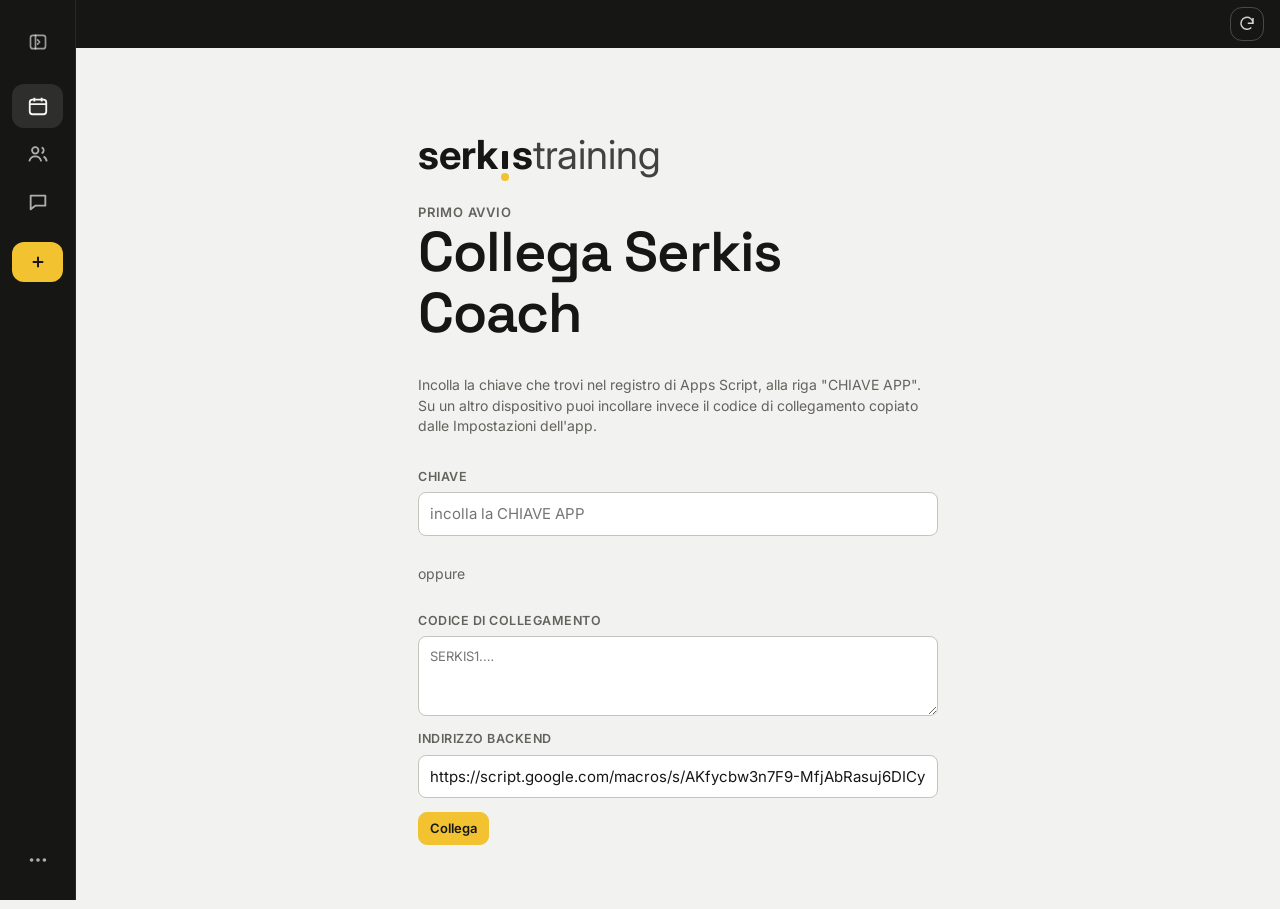
==== docs/beta/index.html @ 1032338b "Lettore schede: più settimane sulla stessa riga con //, marcatore (Sett. X/Y) in fondo al blocco, no" ====
<!doctype html>
<html lang="it"><head>
<meta charset="utf-8">
<meta name="viewport" content="width=device-width,initial-scale=1,viewport-fit=cover">
<title>Serkistraining Coach (prova)</title>
<meta name="description" content="Atleti, schede, test e feedback di Serkistraining">
<meta name="theme-color" content="#0F0F10">
<meta name="mobile-web-app-capable" content="yes">
<meta name="apple-mobile-web-app-capable" content="yes">
<meta name="apple-mobile-web-app-status-bar-style" content="black-translucent">
<meta name="apple-mobile-web-app-title" content="Coach prova">
<meta name="robots" content="noindex">
<link rel="manifest" href="manifest.webmanifest">
<link rel="icon" href="favicon.svg" type="image/svg+xml">
<link rel="icon" href="icons/favicon-32.png" sizes="32x32" type="image/png">
<link rel="apple-touch-icon" href="icons/apple-touch-icon.png">
<link rel="preconnect" href="https://fonts.googleapis.com"><link rel="preconnect" href="https://fonts.gstatic.com" crossorigin><link rel="stylesheet" href="https://fonts.googleapis.com/css2?family=Inter:wght@400;500;600;700&family=Space+Grotesk:wght@400;500;600;700&display=swap">
<style>html{-webkit-text-size-adjust:100%}:root{padding-top:env(safe-area-inset-top,0px)}body{margin:0}img{max-width:100%}[hidden]{display:none!important}
/* Layout: app a due colonne. Elenco atleti fisso a sinistra, schermata attiva a destra; su telefono una schermata alla volta con barra in basso.
   Identità Serkistraining: nero freddo, osso, rosso solo per marchio e priorità. Tema unico scuro, scelto. */
:root{
  --bg:#0b0c0e; --bg-2:#0f1114; --surface:#14161a; --raised:#1b1e23; --hover:#20242a;
  --line:#25292f; --line-2:#363b43;
  --ink:#eef0f2; --ink-2:#a9afb7; --ink-3:#6f767f; --on-ink:#0b0c0e;
  --red:#e3262b; --red-ink:#ff5a50; --red-soft:#35131a;
  --ok:#43c383; --ok-soft:#11301f; --warn:#f0b43c; --warn-soft:#382b0f; --bad:#ff5a50; --bad-soft:#3b1517;
  --f-d:"Archivo","Arial Narrow","Helvetica Neue",Arial,sans-serif;
  --f-b:"Archivo",system-ui,-apple-system,"Segoe UI",Roboto,sans-serif;
  --f-m:"JetBrains Mono",ui-monospace,SFMono-Regular,Menlo,Consolas,monospace;
  --bar-h:56px; --tab-h:62px; --r:3px;
  color-scheme:dark;
}
*{box-sizing:border-box}
html{background:var(--bg)}
body{background:var(--bg);color:var(--ink);font:15px/1.5 var(--f-b);font-stretch:100%;-webkit-font-smoothing:antialiased;-webkit-tap-highlight-color:transparent}
body::before{content:"";position:fixed;inset:0 0 auto;height:env(safe-area-inset-top,0px);z-index:30;background:var(--bg)}
body::after{content:"";position:fixed;inset:0;pointer-events:none;z-index:60;opacity:.07;mix-blend-mode:overlay;
  background-image:url("data:image/svg+xml,%3Csvg xmlns='http://www.w3.org/2000/svg' width='160' height='160'%3E%3Cfilter id='n'%3E%3CfeTurbulence type='fractalNoise' baseFrequency='.9' numOctaves='2' stitchTiles='stitch'/%3E%3C/filter%3E%3Crect width='100%25' height='100%25' filter='url(%23n)'/%3E%3C/svg%3E")}
a{color:var(--ink);text-underline-offset:3px;text-decoration-color:var(--line-2)}
a:hover{text-decoration-color:var(--red)}
button,input,select,textarea{font:inherit;color:inherit}
button{cursor:pointer}
:focus-visible{outline:2px solid var(--red);outline-offset:2px}
.mono,.num{font-family:var(--f-m);font-variant-numeric:tabular-nums}
.disp{font-family:var(--f-d);font-stretch:62%;font-weight:850;text-transform:uppercase;line-height:.92;letter-spacing:.005em}
.eyebrow{font-family:var(--f-m);font-size:11px;letter-spacing:.14em;text-transform:uppercase;color:var(--ink-3)}
.gut{padding-left:max(16px,env(safe-area-inset-left,0px));padding-right:max(16px,env(safe-area-inset-right,0px))}

/* top bar */
.bar{position:sticky;top:env(safe-area-inset-top,0px);z-index:20;background:var(--bg);border-bottom:1px solid var(--line)}
.bar-in{height:var(--bar-h);display:flex;align-items:center;gap:10px;max-width:1440px;margin:0 auto}
.brand{display:flex;align-items:center;gap:10px;background:none;border:0;padding:0;min-width:0}
.brand svg{width:26px;height:30px;flex:none}
.brand-w{font-family:var(--f-d);font-stretch:62%;font-weight:900;font-size:26px;letter-spacing:.02em;line-height:1}
.brand-s{font-family:var(--f-m);font-size:10px;letter-spacing:.16em;color:var(--ink-3);text-transform:uppercase;margin-left:2px;transform:translateY(2px)}
.crumb{display:none;min-width:0;font-weight:600;white-space:nowrap;overflow:hidden;text-overflow:ellipsis}
.back{display:none;align-items:center;gap:6px;background:none;border:0;padding:6px 4px 6px 0;color:var(--ink);font-weight:600;font-size:15px}
.back svg{width:20px;height:20px}
.bar-act{margin-left:auto;display:flex;gap:6px;align-items:center}
.ibtn{display:inline-grid;place-items:center;width:38px;height:38px;border:1px solid var(--line);background:var(--surface);border-radius:var(--r);color:var(--ink-2)}
.ibtn:hover{color:var(--ink);border-color:var(--line-2)}
.ibtn svg{width:18px;height:18px}
.ibtn.spin svg{animation:spin 1s linear infinite}
@keyframes spin{to{transform:rotate(360deg)}}
.btn{display:inline-flex;align-items:center;gap:8px;border:1px solid var(--line-2);background:var(--surface);color:var(--ink);border-radius:var(--r);padding:8px 13px;font-size:14px;font-weight:600;text-decoration:none;white-space:nowrap}
.btn:hover{border-color:var(--ink-3);background:var(--hover)}
.btn svg{width:16px;height:16px;flex:none}
.btn.pri{background:var(--ink);color:var(--on-ink);border-color:var(--ink)}
.btn.pri:hover{background:#fff}
.btn.red{background:var(--red);border-color:var(--red);color:#fff}
.btn.ghost{background:transparent}
.btn:disabled{opacity:.45;cursor:default}
.btn.sm{padding:5px 10px;font-size:13px}
.sync{font-family:var(--f-m);font-size:11px;color:var(--ink-3);white-space:nowrap;overflow:hidden;text-overflow:ellipsis;min-width:0}

/* shell */
.desk-only{display:none!important}
.shell{max-width:1440px;margin:0 auto;display:grid;grid-template-columns:minmax(0,1fr)}
.side,.main{min-width:0}
.main{padding-block:18px calc(var(--tab-h) + 28px + env(safe-area-inset-bottom,0px))}
.side{padding-block:14px calc(var(--tab-h) + 28px + env(safe-area-inset-bottom,0px))}
@media (min-width:960px){
  .shell{grid-template-columns:380px minmax(0,1fr)}
  .side{position:sticky;top:calc(var(--bar-h) + env(safe-area-inset-top,0px));height:calc(100vh - var(--bar-h) - env(safe-area-inset-top,0px));overflow:auto;border-right:1px solid var(--line);padding-block:14px 32px}
  .main{padding-block:24px 64px;padding-left:max(28px,env(safe-area-inset-left,0px));padding-right:max(28px,env(safe-area-inset-right,0px))}
  .tabbar{display:none!important}
  .desk-only{display:inline-flex!important}
}
@media (max-width:959px){
  body[data-view="atleti"] .main{display:none}
  body:not([data-view="atleti"]) .side{display:none}
  body[data-view="atleta"] .brand,body[data-view="nuovo"] .brand,body[data-view="impostazioni"] .brand{display:none}
  body[data-view="atleta"] .back,body[data-view="nuovo"] .back,body[data-view="impostazioni"] .back{display:inline-flex}
  body[data-view="atleta"] .sync{display:none}
}

/* bottom tab bar */
.tabbar{position:fixed;left:0;right:0;bottom:0;z-index:20;background:var(--bg);border-top:1px solid var(--line);padding-bottom:env(safe-area-inset-bottom,0px)}
.tabbar-in{height:var(--tab-h);display:grid;grid-template-columns:repeat(3,1fr)}
.tb{display:flex;flex-direction:column;align-items:center;justify-content:center;gap:3px;background:none;border:0;color:var(--ink-3);font-size:11px;font-weight:600;letter-spacing:.06em;text-transform:uppercase;position:relative}
.tb svg{width:22px;height:22px}
.tb[aria-current="page"]{color:var(--ink)}
.tb[aria-current="page"]::before{content:"";position:absolute;top:-1px;left:30%;right:30%;height:3px;background:var(--red)}
.tb.plus span.pl{display:grid;place-items:center;width:34px;height:26px;background:var(--ink);color:var(--on-ink);border-radius:var(--r)}
.tb.plus svg{width:18px;height:18px}

/* list pane */
.search{width:100%;padding:11px 12px 11px 38px;border:1px solid var(--line-2);border-radius:var(--r);background:var(--surface) url("data:image/svg+xml,%3Csvg xmlns='http://www.w3.org/2000/svg' viewBox='0 0 24 24' fill='none' stroke='%236f767f' stroke-width='2'%3E%3Ccircle cx='11' cy='11' r='7'/%3E%3Cpath d='m20 20-3.5-3.5'/%3E%3C/svg%3E") no-repeat 11px 50%/18px;color:var(--ink);font-size:16px}
.search::placeholder{color:var(--ink-3)}
.filters{display:flex;flex-direction:column;gap:10px;margin-bottom:12px}
.seg{display:flex;flex-wrap:wrap;gap:6px}
.chip{border:1px solid var(--line-2);background:transparent;border-radius:var(--r);padding:5px 11px;font-size:13px;color:var(--ink-2);font-weight:500}
.chip[aria-pressed="true"]{background:var(--ink);border-color:var(--ink);color:var(--on-ink)}
.ctrls{display:flex;gap:8px;flex-wrap:wrap}
select,.inp{background:var(--surface);border:1px solid var(--line-2);border-radius:var(--r);padding:7px 9px;font-size:14px;color:var(--ink)}
.focusbar{display:flex;align-items:center;gap:8px;padding:8px 10px;border:1px solid var(--line-2);border-radius:var(--r);font-size:13px;color:var(--ink-2)}
.focusbar button{margin-left:auto;background:none;border:0;color:var(--ink);text-decoration:underline;font-size:13px}
.list{display:flex;flex-direction:column}
.row{display:grid;grid-template-columns:40px minmax(0,1fr) auto;gap:12px;align-items:center;padding:10px 8px 10px 0;border:0;border-bottom:1px solid var(--line);background:transparent;text-align:left;width:100%;position:relative}
.row:hover{background:var(--surface)}
.row[aria-current="true"]{background:var(--raised)}
.row[aria-current="true"]::after{content:"";position:absolute;right:0;top:0;bottom:0;width:3px;background:var(--red)}
.av{width:40px;height:40px;display:grid;place-items:center;background:var(--raised);border:1px solid var(--line-2);border-radius:var(--r);font-family:var(--f-d);font-stretch:62%;font-weight:850;font-size:18px;letter-spacing:.02em;position:relative;color:var(--ink)}
.av i{position:absolute;right:-3px;bottom:-3px;width:11px;height:11px;border-radius:50%;border:2px solid var(--bg);background:var(--line-2)}
.av i.ok{background:var(--ok)} .av i.warn{background:var(--warn)} .av i.bad{background:var(--bad)}
.r-name{display:block;font-weight:650;white-space:nowrap;overflow:hidden;text-overflow:ellipsis}
.r-sub{display:block;font-size:12.5px;color:var(--ink-3);white-space:nowrap;overflow:hidden;text-overflow:ellipsis}
.r-flags{display:flex;gap:4px;flex-wrap:wrap;justify-content:flex-end;max-width:140px}
.pill{display:inline-flex;align-items:center;gap:5px;font-size:11px;font-weight:650;letter-spacing:.03em;padding:2px 7px;border-radius:var(--r);white-space:nowrap;background:var(--surface);color:var(--ink-2);border:1px solid var(--line-2)}
.pill.bad{background:var(--bad-soft);color:var(--bad);border-color:transparent}
.pill.warn{background:var(--warn-soft);color:var(--warn);border-color:transparent}
.pill.ok{background:var(--ok-soft);color:var(--ok);border-color:transparent}
.pill.ink{background:var(--ink);color:var(--on-ink);border-color:var(--ink)}
.pill.dim{opacity:.65}
.listfoot{font-size:12px;color:var(--ink-3);margin-top:10px}

/* generic */
.empty,.notice{padding:16px;border:1px dashed var(--line-2);border-radius:var(--r);color:var(--ink-2);font-size:14px;background:var(--bg-2)}
.notice.err{border-style:solid;border-color:var(--bad);background:var(--bad-soft);color:var(--ink)}
.notice .btn{margin-top:10px}
.loading{color:var(--ink-3);font-size:14px;display:flex;align-items:center;gap:10px}
.loading::before{content:"";width:14px;height:14px;border:2px solid var(--line-2);border-top-color:var(--red);border-radius:50%;animation:spin .8s linear infinite;flex:none}
.hint{font-size:12.5px;color:var(--ink-3)}
.err-t{color:var(--bad);font-size:13px}
h1,h2,h3,h4{margin:0}

/* oggi */
.today-h{display:flex;flex-direction:column;gap:6px;margin-bottom:18px}
.today-h .disp{font-size:clamp(40px,9vw,72px)}
.tiles{display:grid;grid-template-columns:repeat(2,minmax(0,1fr));gap:1px;background:var(--line);border:1px solid var(--line);margin-bottom:26px}
@media (min-width:700px){.tiles{grid-template-columns:repeat(4,minmax(0,1fr))}}
.tile{display:flex;flex-direction:column;align-items:flex-start;gap:4px;background:var(--bg);border:0;padding:14px 14px 13px;text-align:left;min-width:0}
.tile:hover{background:var(--surface)}
.tile .n{font-family:var(--f-d);font-stretch:62%;font-weight:850;font-size:52px;line-height:.85}
.tile .l{font-size:12px;font-weight:700;letter-spacing:.08em;text-transform:uppercase;color:var(--ink-2)}
.tile .s{font-size:12px;color:var(--ink-3);white-space:nowrap;overflow:hidden;text-overflow:ellipsis;max-width:100%}
.tile.hot .n{color:var(--red-ink)} .tile.mid .n{color:var(--warn)}
.block{margin-bottom:26px}
.block-h{display:flex;align-items:baseline;gap:10px;margin-bottom:6px;padding-bottom:8px;border-bottom:2px solid var(--ink)}
.block-h h2{font-family:var(--f-d);font-stretch:62%;font-weight:850;font-size:26px;text-transform:uppercase;letter-spacing:.01em}
.block-h .c{font-family:var(--f-m);font-size:12px;color:var(--ink-3)}
.trow{display:grid;grid-template-columns:minmax(0,1fr) auto;gap:12px;align-items:center;padding:10px 0;border-bottom:1px solid var(--line)}
.trow .go{display:grid;grid-template-columns:40px minmax(0,1fr);gap:12px;align-items:center;background:none;border:0;padding:0;text-align:left;min-width:0;color:inherit}
.trow .go:hover .r-name{text-decoration:underline;text-decoration-color:var(--red)}
.trow .why{display:block;font-size:13px;color:var(--ink-2);white-space:nowrap;overflow:hidden;text-overflow:ellipsis}

/* atleta */
.a-top{display:grid;grid-template-columns:minmax(0,1fr);gap:14px;margin-bottom:18px}
.a-name{font-size:clamp(44px,10vw,84px);text-wrap:balance;overflow-wrap:anywhere}
.chips{display:flex;flex-wrap:wrap;gap:6px}
.plates{display:flex;gap:4px;align-items:flex-end;height:30px}
.plates span{flex:1;max-width:46px;background:var(--line);height:12px;border-radius:1px;position:relative}
.plates span.done{background:var(--ink-3);height:16px}
.plates span.now{background:var(--red);height:30px}
.plates-l{display:flex;justify-content:space-between;font-family:var(--f-m);font-size:11px;color:var(--ink-3);margin-top:4px;max-width:calc(46px * var(--n,6) + 4px * (var(--n,6) - 1))}
.facts{display:grid;grid-template-columns:repeat(auto-fit,minmax(130px,1fr));gap:12px 20px}
.facts dt{font-family:var(--f-m);font-size:10.5px;text-transform:uppercase;letter-spacing:.12em;color:var(--ink-3)}
.facts dd{margin:2px 0 0;font-family:var(--f-m);font-size:14px}
.actions{display:flex;flex-wrap:wrap;gap:8px}
.sig{border:1px solid var(--line);border-left:4px solid var(--line-2);background:var(--bg-2);border-radius:var(--r);padding:12px 14px;margin-bottom:18px}
.sig.ok{border-left-color:var(--ok)} .sig.warn{border-left-color:var(--warn)} .sig.bad{border-left-color:var(--bad)}
.sig-h{display:flex;align-items:baseline;gap:10px;flex-wrap:wrap}
.sig-h strong{font-size:15px;text-transform:uppercase;letter-spacing:.06em;font-weight:800}
.sig-h .src{font-size:12px;color:var(--ink-3)}
.sig ul{margin:6px 0 10px;padding-left:18px;color:var(--ink-2);font-size:14px}
.sig-set{display:flex;flex-wrap:wrap;gap:6px;align-items:center;font-size:12px;color:var(--ink-3)}
.sig-set button{border:1px solid var(--line-2);background:transparent;border-radius:var(--r);padding:3px 9px;font-size:12px;color:var(--ink-2)}
.sig-set button.on{border-color:var(--ink);color:var(--ink);font-weight:700}
.dot{display:inline-block;width:9px;height:9px;border-radius:50%;background:var(--line-2);flex:none}
.dot.ok{background:var(--ok)} .dot.warn{background:var(--warn)} .dot.bad{background:var(--bad)}
.tabs{display:flex;border-bottom:1px solid var(--line-2);overflow-x:auto;margin-bottom:18px;scrollbar-width:none;position:sticky;top:calc(var(--bar-h) + env(safe-area-inset-top,0px));background:var(--bg);z-index:5}
.tabs::-webkit-scrollbar{display:none}
.tab{border:0;background:transparent;padding:11px 14px;color:var(--ink-3);font-weight:700;font-size:13px;letter-spacing:.08em;text-transform:uppercase;border-bottom:3px solid transparent;white-space:nowrap;margin-bottom:-1px}
.tab[aria-selected="true"]{color:var(--ink);border-bottom-color:var(--red)}
.srcbar{display:flex;flex-wrap:wrap;gap:8px 14px;align-items:center;justify-content:space-between;margin-bottom:14px;font-size:13px;color:var(--ink-3)}
.srcbar b{color:var(--ink);font-weight:600}
.banner{display:flex;gap:10px;align-items:center;flex-wrap:wrap;padding:9px 12px;border:1px solid var(--warn);background:var(--warn-soft);border-radius:var(--r);font-size:13px;margin-bottom:14px}

.sec{margin-bottom:24px}
.sec-h{display:flex;align-items:baseline;gap:10px;margin-bottom:4px}
.sec-h h3{font-family:var(--f-d);font-stretch:62%;font-weight:850;font-size:24px;text-transform:uppercase;letter-spacing:.01em}
.sec-h small{font-family:var(--f-m);font-size:11px;color:var(--ink-3)}
.ex{border-top:1px solid var(--line);padding:12px 0;display:grid;grid-template-columns:minmax(0,1fr);gap:6px}
@media (min-width:720px){.ex{grid-template-columns:minmax(0,12rem) minmax(0,1fr) auto}}
.ex-n{font-weight:700;white-space:pre-line}
.ex-t{display:block;font-family:var(--f-m);font-size:10.5px;letter-spacing:.12em;text-transform:uppercase;color:var(--ink-3);font-weight:500}
.ex-s{font-family:var(--f-m);font-size:13px;white-space:pre-line}
.ex-no{font-size:13px;color:var(--ink-2);white-space:pre-line;margin-top:4px}
.ex-ed{align-self:start}
.edbtn{border:1px solid var(--line);background:transparent;border-radius:var(--r);padding:4px 9px;font-size:12px;color:var(--ink-2);display:inline-flex;gap:5px;align-items:center}
.edbtn:hover{color:var(--ink);border-color:var(--line-2)}
.edbtn svg{width:13px;height:13px}
.fb{display:flex;flex-direction:column;gap:4px;margin-top:6px}
.fb-i{display:grid;grid-template-columns:auto minmax(0,1fr);gap:8px;align-items:baseline;font-size:13.5px}
.fb-w{font-family:var(--f-m);font-size:11px;font-weight:700;padding:1px 6px;border-radius:2px;background:var(--surface);border:1px solid var(--line-2);color:var(--ink-2)}
.fb-w.ok{background:var(--ok-soft);border-color:transparent;color:var(--ok)}
.fb-w.warn{background:var(--warn-soft);border-color:transparent;color:var(--warn)}
.fb-w.bad{background:var(--bad-soft);border-color:transparent;color:var(--bad)}
.fb-none{font-size:12.5px;color:var(--ink-3);font-style:italic}
.addslot{margin-top:8px;border:1px dashed var(--line-2);background:transparent;border-radius:var(--r);padding:9px 12px;width:100%;text-align:left;color:var(--ink-2);font-size:13.5px;font-weight:600}
.addslot:hover{border-color:var(--ink-3);color:var(--ink)}
.res{font-family:var(--f-m);font-size:16px;font-weight:700;color:var(--ink)}
.res.none{color:var(--ink-3);font-weight:400}

.editor{border:1px solid var(--ink-3);background:var(--surface);border-radius:var(--r);padding:12px;display:grid;gap:10px;margin:8px 0}
.editor label{display:grid;gap:4px;font-family:var(--f-m);font-size:10.5px;letter-spacing:.12em;text-transform:uppercase;color:var(--ink-3)}
.editor textarea{width:100%;min-height:42px;resize:vertical;padding:8px 10px;border:1px solid var(--line-2);border-radius:var(--r);background:var(--bg);color:var(--ink);font:14px/1.45 var(--f-b);letter-spacing:0;text-transform:none}
.editor textarea.m{font-family:var(--f-m);font-size:13px}
.ed-row{display:flex;gap:8px;align-items:center;flex-wrap:wrap}

.chart{width:100%;height:auto;display:block;overflow:visible}
.chart text{fill:var(--ink-3);font-family:var(--f-m);font-size:10px}
.chart .grid{stroke:var(--line);stroke-width:1}
.chart .base{stroke:var(--line-2);stroke-width:1}
.chart .now{stroke:var(--red);stroke-width:1;stroke-dasharray:3 3}
.chart .bar{fill:var(--ink-2)}
.chart .bar.cur{fill:var(--ink)}
.chart .ln{fill:none;stroke:var(--ink);stroke-width:2;stroke-linejoin:round;stroke-linecap:round}
.chart .pt{fill:var(--ink);stroke:var(--bg);stroke-width:2}
.chart .pt.cur{fill:var(--red)}
.chart .lbl{fill:var(--ink);font-weight:700}
.cards{display:grid;grid-template-columns:repeat(auto-fill,minmax(260px,1fr));gap:12px}
.card{background:var(--bg-2);border:1px solid var(--line);border-radius:var(--r);padding:12px;min-width:0}
.card h4{font-size:14px;font-weight:700}
.card p{margin:2px 0 8px;font-size:12.5px;color:var(--ink-3)}
.tw{overflow-x:auto;margin-top:8px}
table{border-collapse:collapse;font-size:13px;width:100%}
th,td{padding:6px 8px;border-bottom:1px solid var(--line);text-align:right;white-space:nowrap}
th:first-child,td:first-child{text-align:left;white-space:normal;min-width:9rem}
th{font-family:var(--f-m);font-size:10.5px;text-transform:uppercase;letter-spacing:.1em;color:var(--ink-3);font-weight:500}
td{font-family:var(--f-m);font-variant-numeric:tabular-nums}
td:first-child{font-family:var(--f-b)}
tr.cur td{color:var(--red-ink);font-weight:700}
.foot{font-size:12.5px;color:var(--ink-3);margin-top:10px;max-width:72ch}

.form{display:grid;gap:10px;background:var(--bg-2);border:1px solid var(--line);border-radius:var(--r);padding:12px;margin-bottom:16px}
.form textarea{width:100%;min-height:90px;resize:vertical;padding:9px 11px;border:1px solid var(--line-2);border-radius:var(--r);background:var(--bg);color:var(--ink)}
.f-row{display:flex;gap:8px;flex-wrap:wrap;align-items:center}
.f-row label{font-size:12px;color:var(--ink-3)}
input[type=number].inp{width:76px}
.note{border-top:1px solid var(--line);padding:11px 0;display:grid;gap:5px}
.note-h{display:flex;gap:8px;align-items:center;flex-wrap:wrap;font-size:12px;color:var(--ink-3)}
.note-t{white-space:pre-wrap;font-size:14px}
.note-del{margin-left:auto;border:0;background:transparent;color:var(--ink-3);font-size:12px;text-decoration:underline}
.note-del.arm{color:var(--bad);font-weight:700}
.prose{white-space:pre-wrap;font-size:14.5px;line-height:1.6;max-width:72ch}
.prose strong{display:block;margin-top:12px;font-family:var(--f-m);font-size:11px;letter-spacing:.12em;text-transform:uppercase;color:var(--ink-3);font-weight:500}
.files{display:flex;flex-direction:column}
.file{display:grid;grid-template-columns:minmax(0,1fr) auto;gap:10px;align-items:center;padding:10px 0;border-bottom:1px solid var(--line)}
.file b{display:block;font-weight:600;white-space:nowrap;overflow:hidden;text-overflow:ellipsis}
.file span{font-size:12.5px;color:var(--ink-3)}
.file .acts{display:flex;gap:6px}

/* form pages */
.page-h{margin-bottom:18px}
.page-h .disp{font-size:clamp(40px,8vw,64px)}
.fgrid{display:grid;gap:14px;max-width:560px}
.fld{display:grid;gap:6px}
.fld>span{font-family:var(--f-m);font-size:10.5px;letter-spacing:.12em;text-transform:uppercase;color:var(--ink-3)}
.fld .inp,.fld select{width:100%;padding:10px 11px;font-size:15px}
.fld textarea.inp{min-height:80px;resize:vertical;font-family:var(--f-m);font-size:13px}
.check{display:flex;gap:10px;align-items:flex-start;font-size:14px}
.check input{width:18px;height:18px;margin-top:2px;accent-color:var(--red)}
.result{border:1px solid var(--ok);background:var(--ok-soft);padding:14px;border-radius:var(--r);display:grid;gap:10px}
.setup{max-width:520px;margin:6vh auto 0;display:grid;gap:18px}
.setup .logo{width:64px;height:74px}
.steps{margin:0;padding-left:18px;color:var(--ink-2);font-size:14px;display:grid;gap:6px}
.kv{display:grid;grid-template-columns:minmax(0,10rem) minmax(0,1fr);gap:8px 14px;font-size:14px}
.kv dt{color:var(--ink-3)}
.kv dd{margin:0;overflow-wrap:anywhere}

.toast{position:fixed;left:50%;transform:translateX(-50%);bottom:calc(var(--tab-h) + 16px + env(safe-area-inset-bottom,0px));z-index:40;background:var(--ink);color:var(--on-ink);padding:10px 14px;border-radius:var(--r);font-size:14px;font-weight:600;max-width:calc(100vw - 32px);box-shadow:0 8px 30px rgba(0,0,0,.5)}
@media (min-width:960px){.toast{bottom:24px}}
@media (prefers-reduced-motion:reduce){*{animation:none!important;transition:none!important}}
@media (prefers-reduced-motion:no-preference){.row,.tile,.chip,.btn,.tab{transition:background .12s,border-color .12s,color .12s}}

/* ===== 2.0 · Identità giallo e nero: forme morbide, Space Grotesk + Inter, giallo solo per azioni e selezioni ===== */
:root{
  --bg:#0F0F10; --bg-2:#141416; --surface:#1B1B1D; --raised:#222225; --hover:#252528;
  --line:#2A2A2E; --line-2:#3A3A3F;
  --ink:#F4F2EC; --ink-2:#BDBAB2; --ink-3:#8E8C85; --on-ink:#141414;
  --red:#F2C230; --red-ink:#FF9F5A; --red-soft:#3A2E10;
  --ok:#6FCF97; --ok-soft:#14301F; --warn:#E9B949; --warn-soft:#332810; --bad:#FF8A5C; --bad-soft:#3A1E14;
  --y:#F2C230; --y-soft:rgba(242,194,48,.14);
  --f-d:"Space Grotesk","Inter",system-ui,sans-serif;
  --f-b:"Inter",system-ui,-apple-system,"Segoe UI",Roboto,sans-serif;
  --f-m:"Inter",system-ui,sans-serif;
  --r:14px;
}
body::after{display:none}
.disp{font-stretch:100%;font-weight:600;text-transform:none;line-height:1.08;letter-spacing:-.02em}
.eyebrow{letter-spacing:.06em;font-weight:600;font-size:12px}
.mono,.num{font-variant-numeric:tabular-nums}
.today-h .disp{font-size:clamp(32px,7vw,48px)}
.a-name{font-size:clamp(30px,6vw,44px)}
.page-h .disp{font-size:clamp(30px,6vw,44px)}
.btn{border-radius:12px;padding:9px 15px;border-color:var(--line)}
.btn.pri,.btn.red{background:var(--y);color:var(--on-ink);border-color:var(--y)}
.btn.pri:hover,.btn.red:hover{background:#FFD24D}
.btn.on{border-color:var(--y);color:var(--y)}
.btn:hover{border-color:var(--line-2)}
.pill{border-radius:99px;padding:3px 9px;font-weight:600}
.pill.ink{background:var(--y-soft);color:var(--y);border-color:transparent}
.av{border-radius:12px;font-family:var(--f-b);font-stretch:100%;font-weight:600;font-size:14px;background:var(--surface);border-color:var(--line)}
.tile{border-radius:18px;background:var(--surface);margin:0}
.tile:hover{background:var(--raised)}
.tile .n{font-stretch:100%;font-weight:600;font-size:40px;line-height:1}
.tile .l{text-transform:none;letter-spacing:0;font-size:13px;font-weight:600}
.tile.hot .n{color:var(--bad)}
.tb{text-transform:none;letter-spacing:0;font-size:12px}
.tb[aria-current="page"]{color:var(--ink)}
.tb[aria-current="page"]::before{left:44%;right:44%;height:4px;border-radius:99px;top:auto;bottom:6px}
.tab{border-radius:0}
.sig{border-radius:18px;border-left-width:1px}
.sig.bad{border-color:rgba(255,138,92,.4);background:rgba(255,138,92,.08)}
.sig.warn{border-color:rgba(233,185,73,.35);background:rgba(233,185,73,.07)}
.empty,.notice,.banner{border-radius:16px}
.row[aria-current="true"]{background:var(--surface);border-radius:14px}
.row[aria-current="true"]::after{display:none}
.brand{gap:8px;align-items:baseline}
.brand .wm{display:flex;align-items:baseline;font-family:"Space Grotesk",sans-serif;font-size:22px;letter-spacing:-.02em;line-height:1}
.wm b{font-weight:700}.wm em{font-style:normal;font-weight:400;color:#CFCBC2}
.wm .i{display:inline-flex;flex-direction:column;align-items:center;gap:.09em;margin:0 .07em}
.wm .i span:first-child{width:.16em;height:.46em;border-radius:.03em;background:var(--ink)}
.wm .i span:last-child{width:.21em;height:.21em;border-radius:50%;background:var(--y)}
.brand-s{font-family:var(--f-b);letter-spacing:0;text-transform:none;font-size:12px;padding:2px 8px;border:1px solid var(--line);border-radius:99px;transform:none}
.setup .wm{font-size:40px}
/* pannello link cliente */
.cl-panel{margin-top:14px;padding:18px;border-radius:20px;background:var(--surface);display:flex;flex-direction:column;gap:14px;max-width:640px}
.cl-h{display:flex;align-items:center;gap:10px}.cl-h h3{margin:0;font-family:var(--f-d);font-size:18px;font-weight:600}
.cl-link{padding:10px 12px;border-radius:12px;background:var(--raised);font-size:13px;color:var(--ink-2);overflow-wrap:anywhere}
.cl-sws{display:flex;flex-direction:column;gap:2px}
.cl-sw{display:flex;align-items:center;justify-content:space-between;gap:12px;min-height:44px;padding:0;border:0;background:none;text-align:left;font-size:14px}
.tr{width:40px;height:24px;flex:none;border-radius:99px;display:flex;align-items:center;padding:3px;background:var(--line-2)}
.tr i{width:18px;height:18px;border-radius:50%;background:var(--ink-3)}
.tr.on{background:var(--y);justify-content:flex-end}.tr.on i{background:var(--on-ink)}
.lnk{border:0;background:none;padding:0;color:var(--y);font-weight:600;text-decoration:underline;text-underline-offset:3px}
/* scheda Feedback */
.fb-bar{display:flex;flex-wrap:wrap;gap:10px;justify-content:space-between;margin-bottom:14px}
.seg2{display:flex;gap:4px;padding:4px;border-radius:12px;background:var(--bg-2);flex-wrap:wrap}
.seg2 button{border:0;background:none;color:var(--ink-3);padding:8px 14px;border-radius:9px;font-size:13px}
.seg2 button.on{background:var(--hover);color:var(--ink);font-weight:600}
.fb-weeks{display:flex;align-items:center;gap:8px;margin-bottom:12px}
.fb-weeks .btn.sm{width:40px;height:40px;justify-content:center;padding:0;font-size:18px}
.fb-wk{flex:1;display:grid;grid-template-columns:repeat(var(--n),minmax(0,1fr));gap:6px}
.fb-wk button{height:40px;border-radius:12px;border:1px solid var(--line);background:var(--surface);font-size:13px;position:relative}
.fb-wk button.on{background:var(--ink);color:var(--on-ink);border-color:var(--ink);font-weight:600}
.fb-wk button.now::after{content:"";position:absolute;bottom:4px;left:50%;width:4px;height:4px;margin-left:-2px;border-radius:50%;background:var(--y)}
.fb-st{display:flex;flex-wrap:wrap;justify-content:space-between;align-items:center;gap:8px;margin-bottom:10px;font-size:14px;color:var(--ink-2)}
.fb-list{border-radius:20px;background:var(--bg-2);border:1px solid var(--line);overflow:hidden}
.fb-row{display:flex;flex-wrap:wrap;gap:6px 16px;padding:14px 18px;border-top:1px solid var(--line)}
.fb-row:first-child{border-top:0}
.fb-ex{flex:1 1 200px;min-width:0;display:flex;flex-direction:column;gap:3px}
.fb-ex b{font-size:14px}.fb-ex span{font-size:12px;color:var(--ink-3);white-space:nowrap;overflow:hidden;text-overflow:ellipsis}
.fb-tx{flex:2 1 280px;min-width:0;display:flex;gap:10px;font-size:14px;line-height:1.5;color:var(--ink-2)}
.fb-tx .dot{margin-top:7px;background:transparent}.fb-tx .dot.ok{background:var(--line-2)}
.muted{color:var(--ink-3)}
.tagy{display:inline-block;padding:1px 7px;border-radius:99px;background:var(--y-soft);color:var(--y);font-size:11px;font-weight:600}
.tagy:empty{display:none}
.fb-ex-list{display:flex;flex-direction:column;gap:10px}
.fb-card{padding:14px 16px;border-radius:18px;background:var(--bg-2);border:1px solid var(--line);display:flex;flex-direction:column;gap:10px}
.fb-cells{display:grid;grid-template-columns:repeat(auto-fill,minmax(150px,1fr));gap:6px}
.fb-cell{padding:10px 12px;border-radius:12px;background:var(--surface);border:1px solid var(--line);display:flex;flex-direction:column;gap:4px;min-width:0}
.fb-cell.now{border-color:var(--line-2)}
.fb-cell.bad{background:rgba(255,138,92,.1);border-color:rgba(255,138,92,.4)}
.fb-cell.warn{border-color:rgba(233,185,73,.4)}
.fb-cell .h{display:flex;justify-content:space-between;font-size:11px;font-weight:600;color:var(--ink-3)}
.fb-cell .d{font-size:12px;color:var(--ink-2);white-space:nowrap;overflow:hidden;text-overflow:ellipsis}
.fb-cell .f{font-size:12px;line-height:1.4;display:-webkit-box;-webkit-line-clamp:3;-webkit-box-orient:vertical;overflow:hidden}
.tab{font-family:var(--f-b);text-transform:none;letter-spacing:0;font-size:14px;font-weight:500}
.tab[aria-selected="true"]{font-weight:600}
.fb-cells{grid-template-columns:repeat(auto-fill,minmax(108px,1fr))}
/* barra in alto: il logo non si stringe, l'orario si nasconde sui telefoni stretti */
.brand{flex:none}
.sync{flex:1 1 auto;text-align:right}
@media (max-width:460px){.sync{display:none}}
/* movimento: discreto, mai più di un terzo di secondo */
@keyframes st-enter{from{opacity:0;transform:translateY(8px)}to{opacity:1;transform:none}}
@keyframes st-fade{from{opacity:0}to{opacity:1}}
@keyframes st-drop{from{opacity:0;transform:translateY(-6px)}to{opacity:1;transform:none}}
@keyframes st-toast{from{opacity:0;transform:translate(-50%,10px)}}
.enter{animation:st-enter .28s cubic-bezier(.2,.7,.2,1)}
.enter .tile,.enter .block,.enter .a-top,.enter .sig{animation:st-enter .34s cubic-bezier(.2,.7,.2,1) both}
.enter .tile:nth-child(2){animation-delay:.03s}.enter .tile:nth-child(3){animation-delay:.06s}.enter .tile:nth-child(4){animation-delay:.09s}
.enter .block:nth-of-type(2){animation-delay:.05s}.enter .block:nth-of-type(3){animation-delay:.1s}.enter .sig{animation-delay:.05s}
.fade{animation:st-fade .22s ease}
.drop{animation:st-drop .22s cubic-bezier(.2,.7,.2,1)}
.btn,.tile,.row,.tb,.tab,.seg2 button,.fb-wk button,.cl-sw,.trow .go,.ibtn,.brand{transition:transform .12s ease,background-color .15s,border-color .15s,color .15s}
.btn:active,.ibtn:active,.seg2 button:active,.fb-wk button:active{transform:scale(.96)}
.tile:active,.row:active,.trow .go:active,.tb:active{transform:scale(.985)}
.toast:not([hidden]){animation:st-toast .22s ease}
@media (prefers-reduced-motion:reduce){*,*::before,*::after{animation:none!important;transition:none!important}}
.tiles{background:none;border:0;gap:8px;border-radius:0}

/* ===== 3.0 · Leggibilità e navigazione =====
   Tema chiaro di base, scuro leggibile a scelta (o automatico). Testo 16, livelli ben separati.
   Navigazione: Oggi · Atleti · Nuovo · Feedback · Altro, in basso su telefono e a sinistra sul computer. */
:root{
  --bg:#F2F2F0; --bg-2:#F7F7F5; --surface:#FFFFFF; --raised:#F6F6F4; --hover:#EDEDEA;
  --line:#DCDBD5; --line-2:#C4C3BC;
  --ink:#161615; --ink-2:#45443F; --ink-3:#64625C; --on-ink:#FFFFFF;
  --red:#F2C230; --red-ink:#B42318; --red-soft:#FCF1CC;
  --y:#F2C230; --y-ink:#161615; --y-text:#7A5800; --y-soft:#FCF1CC;
  --ok:#1D7A4B; --ok-soft:#E2F2E8; --warn:#8A5C00; --warn-soft:#FBEFCF; --bad:#B42318; --bad-soft:#FBE3DF;
  --barbg:#161615; --sh:0 1px 2px rgba(20,20,18,.06),0 2px 8px rgba(20,20,18,.05);
  --rail:220px;
  color-scheme:light;
}
:root[data-theme="dark"]{
  --bg:#0D0D0E; --bg-2:#161618; --surface:#1F1F22; --raised:#28282C; --hover:#2E2E33;
  --line:#3A3A40; --line-2:#4C4C53;
  --ink:#F7F6F2; --ink-2:#D4D2CB; --ink-3:#A9A79F; --on-ink:#161615;
  --red:#F5C83A; --red-ink:#FF907A; --red-soft:rgba(245,200,58,.16);
  --y:#F5C83A; --y-text:#F5C83A; --y-soft:rgba(245,200,58,.16);
  --ok:#7FE0A7; --ok-soft:rgba(127,224,167,.14); --warn:#F5C24A; --warn-soft:rgba(245,194,74,.14); --bad:#FF907A; --bad-soft:rgba(255,144,122,.15);
  --barbg:#0D0D0E; --sh:none; color-scheme:dark;
}
@media (prefers-color-scheme:dark){:root[data-theme="auto"]{
  --bg:#0D0D0E; --bg-2:#161618; --surface:#1F1F22; --raised:#28282C; --hover:#2E2E33;
  --line:#3A3A40; --line-2:#4C4C53;
  --ink:#F7F6F2; --ink-2:#D4D2CB; --ink-3:#A9A79F; --on-ink:#161615;
  --red:#F5C83A; --red-ink:#FF907A; --red-soft:rgba(245,200,58,.16);
  --y:#F5C83A; --y-text:#F5C83A; --y-soft:rgba(245,200,58,.16);
  --ok:#7FE0A7; --ok-soft:rgba(127,224,167,.14); --warn:#F5C24A; --warn-soft:rgba(245,194,74,.14); --bad:#FF907A; --bad-soft:rgba(255,144,122,.15);
  --barbg:#0D0D0E; --sh:none; color-scheme:dark;
}}
html,body{background:var(--bg)}
body{font-size:16px;color:var(--ink)}
body::before{background:var(--barbg)}
:focus-visible{outline:2px solid var(--ink)}
.hint,.r-sub,.listfoot,.foot,.sig-h .src,.note-h,.file span,.card p{font-size:14px}
.eyebrow{font-size:13px}
.pill{font-size:12.5px}
.facts dt,.ex-t,.editor label,.fld>span,th{font-size:12.5px;letter-spacing:.04em;font-family:var(--f-b);font-weight:600}
.facts dd{font-family:var(--f-b);font-size:15px;font-weight:600}
.btn{font-size:15px}
.btn.sm{font-size:14px}
.btn.pri,.btn.red{color:var(--y-ink)}
.btn.on{color:var(--y-text);border-color:var(--y)}
.chip[aria-pressed="true"]{color:var(--on-ink)}
.pill.ink{color:var(--y-text)}
.tagy,.lnk{color:var(--y-text)}
.tile.hot .n{color:var(--bad)}
.fb-wk button.on{color:var(--on-ink)}
.tr.on i{background:var(--y-ink)}
.ex-s{font-family:var(--f-b);font-size:14px}
.row{padding-left:8px;border-radius:12px;border-bottom-color:var(--line)}
.row[aria-current="true"]{background:var(--surface);box-shadow:var(--sh),inset 3px 0 0 var(--y)}
.av{background:var(--raised);border-color:var(--line)}
.av i{border-color:var(--bg)}
.sig{background:var(--surface);border-color:var(--line)}
.sig.bad{border-color:var(--bad);background:var(--bad-soft)}
.sig.warn{border-color:var(--warn);background:var(--warn-soft)}
.sig ul{color:var(--ink);font-size:15px}
.sig-set button{font-size:13px;padding:5px 11px;border-radius:99px}
.empty,.notice{background:var(--surface)}
.fb-list,.fb-card{background:var(--surface)}
.fb-cell{background:var(--raised)}
.card{background:var(--surface);box-shadow:var(--sh)}
.toast{background:var(--ink);color:var(--on-ink)}
.cl-panel{background:var(--surface);border:1px solid var(--line);box-shadow:var(--sh)}
.cl-link{background:var(--raised)}

/* barra in alto: sempre scura, porta il marchio */
.bar{background:var(--barbg);border-bottom:0;
  --ink:#F7F6F2; --ink-2:#D4D2CB; --ink-3:#A9A79F; --surface:transparent; --line:rgba(255,255,255,.22); --line-2:rgba(255,255,255,.32); --hover:rgba(255,255,255,.08);color:var(--ink)}
.bar .ibtn{border-radius:12px;width:40px;height:40px}
.wm em{color:inherit;opacity:.8}
.crumb{font-size:17px}
.desk-gear{display:none!important}

/* navigazione */
.tabbar{background:var(--surface);border-top:1px solid var(--line)}
.tabbar-in{grid-template-columns:repeat(5,1fr);align-items:end;padding-top:4px}
.rail-brand{display:none}
.tb{font-size:12px;color:var(--ink-3);padding-bottom:6px}
.tb>span{line-height:1.2}
.tb[aria-current="page"]{color:var(--ink)}
.tb[aria-current="page"]::before{top:-4px;bottom:auto;left:32%;right:32%;height:3px;border-radius:99px;background:var(--y)}
.tb.plus span.pl{width:48px;height:48px;border-radius:16px;background:var(--y);color:var(--y-ink);margin-top:-20px;box-shadow:0 4px 14px rgba(0,0,0,.18)}
.tb.plus svg{width:22px;height:22px}
.tb.plus[aria-current="page"]::before{display:none}
.badge{position:absolute;top:2px;left:54%;min-width:19px;height:19px;padding:0 5px;border-radius:99px;background:var(--bad);color:#fff;font-size:11.5px;font-weight:700;display:grid;place-items:center;font-style:normal}
@media (max-width:959px){
  body[data-view="feedback"] .main{display:block}
  body[data-view="feedback"] .side,body[data-view="impostazioni"] .side{display:none}
  body[data-view="atleta"] .crumb{display:block;flex:1}
  body[data-view="atleta"] .bar-act .ibtn:not(#menubtn){display:none}
}
@media (min-width:960px){
  .tabbar{display:block!important;top:0;bottom:0;right:auto;width:var(--rail);border-top:0;border-right:1px solid rgba(255,255,255,.08);background:var(--barbg);padding:18px 12px;
    --ink:#F7F6F2; --ink-3:rgba(247,246,242,.68)}
  .tabbar-in{height:100%;display:flex;flex-direction:column;align-items:stretch;gap:4px}
  .rail-brand{display:block;color:var(--ink);margin:0 8px 22px}
  .rail-brand .wm{font-size:21px}
  .tb{flex-direction:row;justify-content:flex-start;gap:12px;padding:11px 12px;border-radius:12px;font-size:15px;font-weight:500;color:var(--ink-3)}
  .tb[aria-current="page"]{background:rgba(255,255,255,.1);color:var(--ink);font-weight:600}
  .tb[aria-current="page"]::before{display:none}
  .tb.plus{order:9;margin-top:14px;background:var(--y);color:var(--y-ink);justify-content:center;font-weight:600}
  .tb.plus span.pl{width:auto;height:auto;margin:0;background:none;box-shadow:none;color:inherit}
  .tb.plus span.pl svg{width:18px;height:18px}
  #tb-impostazioni{order:10;margin-top:auto}
  #tb-impostazioni span{font-size:0}#tb-impostazioni span::after{content:"Impostazioni";font-size:15px}
  .badge{position:static;margin-left:auto}
  .bar,.shell{margin-left:var(--rail)}
  .bar .brand{display:none}
  .bar-in{max-width:none}
  .shell{max-width:none}
  .side{background:var(--bg)}
  body[data-view="atleta"] .crumb{display:none}
}

/* elenco atleti a gruppi */
.grp{font-size:13px;font-weight:600;color:var(--ink-3);padding:14px 4px 6px;display:flex;justify-content:space-between}
.list .row:first-of-type{border-top:0}

/* oggi */
.hello{display:flex;flex-direction:column;gap:2px;margin-bottom:16px}
.hello h1{font-family:var(--f-d);font-weight:600;font-size:clamp(28px,6vw,40px);letter-spacing:-.02em;line-height:1.1;margin:0}
.hello p{margin:0;color:var(--ink-2)}
.counts{display:grid;grid-template-columns:repeat(3,minmax(0,1fr));gap:8px;margin-bottom:20px}
.counts button{background:var(--surface);border:1px solid var(--line);border-radius:16px;padding:12px 14px;text-align:left;box-shadow:var(--sh);display:flex;flex-direction:column;gap:2px;min-width:0}
.counts b{font-family:var(--f-d);font-size:30px;font-weight:600;line-height:1.1;font-variant-numeric:tabular-nums}
.counts b.hot{color:var(--bad)}
.counts span{font-size:13.5px;color:var(--ink-2);font-weight:500;line-height:1.25}
.lbl{font-size:14px;font-weight:600;color:var(--ink-3);margin:18px 2px 8px;display:flex;justify-content:space-between;align-items:baseline;gap:10px}
.lbl .lnk{font-size:14px;text-decoration:none}
.todo{background:var(--surface);border:1px solid var(--line);border-radius:16px;box-shadow:var(--sh);overflow:hidden}
.todo>div{display:grid;grid-template-columns:auto minmax(0,1fr) auto;gap:12px;align-items:center;padding:12px 14px;border-top:1px solid var(--line)}
.todo>div:first-child{border-top:0}
.todo .who{display:grid;grid-template-columns:auto minmax(0,1fr);gap:12px;align-items:center;background:none;border:0;padding:0;text-align:left;min-width:0;grid-column:1/3}
.todo .who b{display:block;font-weight:600;white-space:nowrap;overflow:hidden;text-overflow:ellipsis}
.todo .who small{display:block;color:var(--ink-2);font-size:14px;white-space:nowrap;overflow:hidden;text-overflow:ellipsis}
.ico{width:40px;height:40px;border-radius:12px;display:grid;place-items:center;font-weight:700;font-size:14px;flex:none}
.ico.bad{background:var(--bad-soft);color:var(--bad)}.ico.warn{background:var(--warn-soft);color:var(--warn)}.ico.ok{background:var(--ok-soft);color:var(--ok)}.ico.y{background:var(--y-soft);color:var(--y-text)}
.todo .more{display:block;width:100%;border:0;border-top:1px solid var(--line);background:none;padding:12px;font-weight:600;color:var(--ink-2);font-size:14px}

/* feedback in arrivo */
.fbi{display:flex;flex-direction:column;gap:7px;padding:13px 14px;border-top:1px solid var(--line);background:none;border-left:0;border-right:0;border-bottom:0;width:100%;text-align:left}
.fbi:first-child{border-top:0}
.fbi .h{display:flex;gap:10px;align-items:center;min-width:0}
.fbi .h b{font-weight:600;white-space:nowrap;overflow:hidden;text-overflow:ellipsis}
.fbi .h small{color:var(--ink-3);font-size:13px;margin-left:auto;white-space:nowrap}
.fbi .r{display:flex;gap:6px;flex-wrap:wrap}
.fbi .r span{font-size:13px;padding:3px 9px;border-radius:8px;background:var(--raised);color:var(--ink-2);font-weight:500}
.fbi .r span.bad{background:var(--bad-soft);color:var(--bad)}.fbi .r span.warn{background:var(--warn-soft);color:var(--warn)}.fbi .r span.ok{background:var(--ok-soft);color:var(--ok)}
.fbi p{margin:0;font-size:14.5px;color:var(--ink-2)}
.fbi .new{width:9px;height:9px;border-radius:50%;background:var(--y);flex:none;box-shadow:0 0 0 2px var(--y-soft)}
.fbfl{display:flex;gap:6px;flex-wrap:wrap;margin-bottom:12px}

/* atleta */
.a-head{display:flex;gap:14px;align-items:center;margin-bottom:14px}
.a-head .av{width:54px;height:54px;border-radius:16px;font-size:18px}
.a-head h1{font-family:var(--f-d);font-weight:600;font-size:clamp(26px,5.5vw,38px);letter-spacing:-.02em;line-height:1.1;margin:0;text-wrap:balance;overflow-wrap:anywhere}
.a-head p{margin:2px 0 0;color:var(--ink-2);font-size:15px}
.a-grid{display:grid;grid-template-columns:minmax(0,1fr);gap:14px}
.a-side{display:flex;flex-direction:column;gap:12px;min-width:0}
.a-main{min-width:0}
.next{border-radius:16px;padding:14px 16px;display:flex;flex-direction:column;gap:10px;background:var(--surface);border:1px solid var(--line);box-shadow:var(--sh)}
.next.bad{background:var(--bad-soft);border-color:transparent;box-shadow:none}
.next.warn{background:var(--warn-soft);border-color:transparent;box-shadow:none}
.next.ok{background:var(--ok-soft);border-color:transparent;box-shadow:none}
.next>b{font-size:14px;font-weight:700}
.next.bad>b{color:var(--bad)}.next.warn>b{color:var(--warn)}.next.ok>b{color:var(--ok)}
.next p{margin:0;font-size:15.5px}
.next .ed-row .btn{min-height:44px}
.a-tools{display:none;flex-wrap:wrap;gap:8px;margin-bottom:14px}
.wkbox{display:flex;gap:6px;margin-bottom:12px}
.wkbox span{flex:1;min-width:0;height:32px;border-radius:9px;display:grid;place-items:center;font-size:13px;font-weight:600;background:var(--surface);border:1px solid var(--line);color:var(--ink-3)}
.wkbox span.done{background:var(--raised);color:var(--ink-2)}
.wkbox span.now{background:var(--ink);color:var(--on-ink);border-color:var(--ink)}
.wkbox span.over{background:var(--bad-soft);color:var(--bad);border-color:transparent}
.facts2{display:grid;grid-template-columns:repeat(auto-fit,minmax(150px,1fr));gap:1px;background:var(--line);border:1px solid var(--line);border-radius:14px;overflow:hidden;margin:0 0 14px}
.facts2 div{background:var(--surface);padding:10px 12px;min-width:0}
.facts2 dt{font-size:12.5px;color:var(--ink-3);font-weight:600}
.facts2 dd{margin:1px 0 0;font-weight:600;font-variant-numeric:tabular-nums;overflow-wrap:anywhere}
.tabs{background:var(--bg);border-bottom-color:var(--line)}
.tab{font-size:15px;padding:12px 13px;color:var(--ink-3)}
.tab[aria-selected="true"]{color:var(--ink);border-bottom-color:var(--y)}
.only-d{display:none}
@media (min-width:1180px){
  .a-grid{grid-template-columns:minmax(0,1fr) 320px;align-items:start}
  .a-side{order:2;position:sticky;top:calc(var(--bar-h) + 12px)}
  .a-main{order:1}
  .a-tools{display:flex}
  .only-d{display:block}.only-m{display:none}
}
@media (min-width:960px){body[data-view="atleta"] #menubtn{display:none!important}}

/* menu azioni dal basso */
.sheet{position:fixed;inset:0;z-index:50;background:rgba(10,10,10,.45);display:flex;align-items:flex-end;justify-content:center}
.sheet .panel{width:100%;max-width:520px;background:var(--surface);border-radius:22px 22px 0 0;padding:8px 16px calc(18px + env(safe-area-inset-bottom,0px));display:flex;flex-direction:column;gap:2px;animation:st-sheet .22s cubic-bezier(.2,.7,.2,1)}
.sheet .grab{width:40px;height:5px;border-radius:99px;background:var(--line-2);margin:6px auto 10px}
.sheet .it{display:flex;align-items:center;gap:14px;border:0;background:none;padding:13px 8px;font-size:16px;font-weight:500;text-align:left;border-radius:12px;color:var(--ink);text-decoration:none}
.sheet .it:hover{background:var(--raised)}
.sheet .it svg{width:20px;height:20px;color:var(--ink-2);flex:none}
.sheet .it small{margin-left:auto;color:var(--ink-3);font-size:13px}
@keyframes st-sheet{from{transform:translateY(40px);opacity:.5}}
.themes{display:flex;gap:6px;flex-wrap:wrap}
.bar .desk-only{display:none!important}
.cl-g{display:flex;align-items:center;justify-content:space-between;gap:12px;flex-wrap:wrap;font-size:14px}
.cl-g .seg2 button{min-width:56px}

/* barra laterale richiudibile (solo computer) */
.rail-toggle{display:none}
@media (min-width:960px){
  .tabbar,.bar,.shell{transition:width .22s cubic-bezier(.2,.7,.2,1),margin-left .22s cubic-bezier(.2,.7,.2,1)}
  .rail-toggle{display:grid;place-items:center;position:absolute;top:16px;right:10px;width:34px;height:34px;border-radius:10px;border:0;background:none;color:rgba(247,246,242,.6)}
  .rail-toggle:hover{background:rgba(255,255,255,.1);color:#F7F6F2}
  .rail-toggle svg{width:20px;height:20px}
  .rail-toggle .chev{transition:transform .22s}
  .tabbar{position:fixed}
  .tabbar-in{position:relative}
  .rail-brand{margin-right:44px}
  body.rail-mini{--rail:76px}
  body.rail-mini .tabbar{padding-inline:12px}
  body.rail-mini .rail-brand{display:none}
  body.rail-mini .rail-toggle{position:static;margin:0 auto 18px;width:44px;height:40px}
  body.rail-mini .rail-toggle .chev{transform:translateX(-1px) scaleX(-1);transform-origin:14px 12px}
  body.rail-mini .tb{justify-content:center;padding:11px 0;gap:0}
  body.rail-mini .tb>span:not(.pl),body.rail-mini #tb-impostazioni span{display:none}
  body.rail-mini .tb.plus{padding:11px 0}
  body.rail-mini .badge{position:absolute;top:5px;left:auto;right:9px;min-width:17px;height:17px;font-size:10.5px;padding:0 4px;margin:0}
}
@media (prefers-reduced-motion:reduce){.tabbar,.bar,.shell{transition:none!important}}

/* ===== 4.0 · Compatto: Oggi a lavagna, Atleti a elenco fitto ===== */
:root{--bar-h:48px;--info:#2F5BA8;--info-soft:#E5ECF8}
:root[data-theme="dark"]{--info:#8DB0F0;--info-soft:rgba(141,176,240,.15)}
@media (prefers-color-scheme:dark){:root[data-theme="auto"]{--info:#8DB0F0;--info-soft:rgba(141,176,240,.15)}}
body{font-size:14px;line-height:1.45}
.mut{color:var(--ink-3)}
.bar-in{height:var(--bar-h)}
.btn{font-size:13px;padding:6px 11px;border-radius:9px;gap:6px}
.btn svg{width:15px;height:15px}
.btn.sm{font-size:12.5px;padding:4px 9px}
.ibtn{width:34px;height:34px;border-radius:10px}
.bar .ibtn{width:34px;height:34px}
.pill{font-size:11.5px;padding:2px 8px}
.pill.info{background:var(--info-soft);color:var(--info);border-color:transparent}
.chip{font-size:12.5px;padding:3px 10px;border-radius:99px}
.search{padding:7px 10px 7px 34px;font-size:14px;background-position:10px 50%;background-size:16px;border-radius:10px}
select,.inp{font-size:13px;padding:5px 8px;border-radius:8px}
.side{padding-block:10px}
@media (min-width:960px){.shell{grid-template-columns:300px minmax(0,1fr)}.side{background:var(--surface)}}
.filters{gap:8px;margin-bottom:6px}
/* elenco atleti fitto */
.row{grid-template-columns:30px minmax(0,1fr) auto;gap:9px;padding:6px 8px;border-bottom:0;border-radius:9px}
.row .av,.av{width:30px;height:30px;border-radius:9px;font-size:11.5px}
.av i{width:9px;height:9px;right:-2px;bottom:-2px}
.r-name{font-size:13.5px;font-weight:600}
.r-sub{font-size:12px}
.row[aria-current="true"]{background:var(--y-soft);box-shadow:none}
.grp{position:sticky;top:0;z-index:1;background:var(--surface);font-size:11px;font-weight:700;letter-spacing:.06em;text-transform:uppercase;padding:10px 6px 4px;border-bottom:1px solid var(--line);margin-bottom:2px}
.listfoot{font-size:12px}
/* Oggi: a tutta larghezza sul computer */
@media (min-width:960px){
  body[data-view="oggi"] .shell,body[data-view="feedback"] .shell{grid-template-columns:minmax(0,1fr)}
  body[data-view="oggi"] .side,body[data-view="feedback"] .side{display:none}
}
.o-head{display:flex;align-items:baseline;gap:12px;margin-bottom:12px}
.o-head h1{margin:0;font-family:var(--f-d);font-size:22px;font-weight:600;letter-spacing:-.01em}
.board{display:grid;grid-template-columns:repeat(auto-fit,minmax(240px,1fr));gap:12px;align-items:start}
.bcol{background:var(--surface);border:1px solid var(--line);border-radius:12px;overflow:hidden;min-width:0}
.bcol h2{margin:0;padding:9px 12px;font-family:var(--f-d);font-size:14px;font-weight:600;display:flex;justify-content:space-between;align-items:baseline;gap:8px;border-bottom:1px solid var(--line);border-top:3px solid var(--line-2)}
.bcol h2 small{font-family:var(--f-b);font-size:12px;color:var(--ink-3);font-weight:600}
.c-fare h2{border-top-color:var(--bad)}.c-arrivo h2{border-top-color:var(--info)}.c-occhio h2{border-top-color:var(--warn)}
.bi{display:flex;gap:8px;align-items:center;padding:7px 12px;border-bottom:1px solid var(--line)}
.bi:last-child{border-bottom:0}
.bi .who{flex:1;min-width:0;border:0;background:none;padding:0;text-align:left;display:flex;flex-direction:column;gap:1px}
.bi .who b{font-weight:600;font-size:13.5px;display:flex;align-items:center;gap:6px}
.bi .who small{font-size:12px;color:var(--ink-2);overflow:hidden;text-overflow:ellipsis;display:-webkit-box;-webkit-line-clamp:2;-webkit-box-orient:vertical}
.bi .who:hover b{text-decoration:underline;text-decoration-color:var(--y)}
.mini{flex:none;border:1px solid var(--line-2);background:var(--surface);border-radius:8px;padding:3px 9px;font-size:12px;font-weight:600}
.mini.pri{background:var(--y);border-color:var(--y);color:var(--y-ink)}
.bempty{margin:0;padding:12px;font-size:13px;color:var(--ink-3)}
.bmore{display:block;width:100%;border:0;border-top:1px solid var(--line);background:none;padding:8px;font-size:12.5px;font-weight:600;color:var(--ink-2)}
.incorso{margin-top:12px;background:var(--surface);border:1px solid var(--line);border-radius:12px;padding:8px 12px;display:flex;flex-wrap:wrap;gap:4px 6px;align-items:center}
.incorso .lab{font-size:11px;font-weight:700;letter-spacing:.06em;text-transform:uppercase;color:var(--ink-3);margin-right:6px}
.incorso button{border:1px solid var(--line);background:var(--bg-2);border-radius:99px;padding:2px 9px;font-size:12.5px}
.incorso button:hover{border-color:var(--line-2)}
/* atleta */
.a-head{display:flex;align-items:center;gap:12px;flex-wrap:wrap;margin-bottom:10px}
.a-head .av{width:38px;height:38px;font-size:13px;border-radius:11px}
.a-ttl{min-width:0;flex:1 1 220px}
.a-head h1{font-size:22px;line-height:1.15}
.a-head p{font-size:13px;margin:1px 0 0}
.a-acts{display:flex;gap:6px;flex-wrap:wrap}
.a-more{display:none;gap:6px}
@media (min-width:1280px){.a-more{display:contents}}
.strip{display:flex;flex-wrap:wrap;gap:6px 22px;padding:8px 12px;background:var(--surface);border:1px solid var(--line);border-radius:10px;margin-bottom:10px}
.strip div{display:flex;flex-direction:column;min-width:0}
.strip small{font-size:11px;color:var(--ink-3);font-weight:600}
.strip b{font-size:13px;font-weight:600;display:flex;align-items:center;gap:6px}
.wkb{display:inline-flex;gap:2px;align-items:center}
.wkb i{width:9px;height:6px;border-radius:2px;background:var(--line-2)}
.wkb i.d{background:var(--ink-3)}.wkb i.c{background:var(--ink);height:9px}.wkb i.o{background:var(--bad)}
.nbar{display:flex;align-items:center;gap:10px;flex-wrap:wrap;padding:8px 12px;border-radius:10px;margin-bottom:10px;font-size:13.5px}
.nbar>span:first-child{flex:1 1 260px}
.nbar.bad{background:var(--bad-soft);color:var(--bad)}.nbar.warn{background:var(--warn-soft);color:var(--warn)}
.nbar .ed-row{gap:6px}
.nbar .btn{padding:4px 10px}
.tabs{margin-bottom:10px}
.tab{font-size:13.5px;padding:8px 11px}
.sig{padding:10px 12px;margin-bottom:12px}
.facts2 dd{font-size:13.5px}.facts2 div{padding:7px 10px}
.fbi{padding:9px 12px;gap:5px}
.fbi p{font-size:13px}
.todo{border-radius:12px}
.hello h1{font-size:22px}.hello{margin-bottom:10px}
.ex{padding:8px 0}
.cl-panel{margin:0 0 10px}
@media (max-width:959px){
  .o-head h1{font-size:20px}
  .board{grid-template-columns:minmax(0,1fr)}
  .a-acts{width:100%}
  .a-acts .btn{flex:1;justify-content:center}
  body[data-view="atleta"] .a-acts{display:none}
}
.sig-h strong{font-size:13px;letter-spacing:.04em}
.sig ul{font-size:13.5px;margin:4px 0 8px}
.sig-set button{font-size:12px;padding:3px 9px}
.pick{padding:40px 8px;color:var(--ink-2);display:flex;flex-direction:column;gap:4px}.pick p{margin:0}
/* nuovo cliente nel modulo Nuovo */
.ncard{display:grid;gap:14px;border:1px solid var(--line-2);border-left:3px solid var(--y,#F2C230);border-radius:var(--r);padding:14px 14px 16px;background:var(--bg-2,transparent)}
.nc-h{display:grid;gap:2px}.nc-h b{font-size:14.5px}.nc-h small{color:var(--ink-3);font-size:12.5px}
</style>
</head><body>
<header class="bar gut">
  <div class="bar-in">
    <button class="back" type="button" data-act="back" aria-label="Indietro"><svg viewBox="0 0 24 24" fill="none" stroke="currentColor" stroke-width="2.2"><path d="M15 5l-7 7 7 7"/></svg><span id="backlbl">Atleti</span></button>
    <button class="brand" type="button" data-go="oggi" aria-label="Serkis, vai a Oggi">
      <svg viewBox="118 100 276 312" aria-hidden="true" hidden><polygon fill="#eef0f2" points="148.0,104.0 334.0,104.0 364.0,134.0 364.0,156.0 200.0,156.0 200.0,214.0 148.0,214.0"/><polygon fill="#e3262b" points="126.0,230.0 386.0,230.0 386.0,282.0 126.0,282.0"/><polygon fill="#eef0f2" points="312.0,298.0 364.0,298.0 364.0,408.0 178.0,408.0 148.0,378.0 148.0,356.0 312.0,356.0"/></svg>
      <span class="wm"><b>serk</b><span class="i"><span></span><span></span></span><b>s</b><em>training</em></span><span class="brand-s">coach</span>
    </button>
    <span class="crumb" id="crumb"></span>
    <div class="bar-act">
      <span class="sync" id="sync"></span>
      <button class="btn sm pri desk-only" type="button" data-go="nuovo"><svg viewBox="0 0 24 24" fill="none" stroke="currentColor" stroke-width="2.4"><path d="M12 5v14M5 12h14"/></svg>Nuovo</button>
      <button class="ibtn" type="button" id="refresh" aria-label="Aggiorna dati"><svg viewBox="0 0 24 24" fill="none" stroke="currentColor" stroke-width="2"><path d="M20 11a8 8 0 1 0-2.3 5.7M20 4v7h-7"/></svg></button>
      <button class="ibtn" type="button" id="menubtn" data-act="menu" aria-label="Altre azioni" hidden><svg viewBox="0 0 24 24" fill="currentColor"><circle cx="5" cy="12" r="2"/><circle cx="12" cy="12" r="2"/><circle cx="19" cy="12" r="2"/></svg></button>
      <button class="ibtn desk-gear" type="button" data-go="impostazioni" aria-label="Impostazioni"><svg viewBox="0 0 24 24" fill="none" stroke="currentColor" stroke-width="2"><circle cx="12" cy="12" r="3"/><path d="M19.4 15a1.7 1.7 0 0 0 .3 1.8l.1.1a2 2 0 1 1-2.8 2.8l-.1-.1a1.7 1.7 0 0 0-1.8-.3 1.7 1.7 0 0 0-1 1.5V21a2 2 0 1 1-4 0v-.1a1.7 1.7 0 0 0-1.1-1.5 1.7 1.7 0 0 0-1.8.3l-.1.1a2 2 0 1 1-2.8-2.8l.1-.1a1.7 1.7 0 0 0 .3-1.8 1.7 1.7 0 0 0-1.5-1H3a2 2 0 1 1 0-4h.1a1.7 1.7 0 0 0 1.5-1.1 1.7 1.7 0 0 0-.3-1.8l-.1-.1a2 2 0 1 1 2.8-2.8l.1.1a1.7 1.7 0 0 0 1.8.3H9a1.7 1.7 0 0 0 1-1.5V3a2 2 0 1 1 4 0v.1a1.7 1.7 0 0 0 1 1.5 1.7 1.7 0 0 0 1.8-.3l.1-.1a2 2 0 1 1 2.8 2.8l-.1.1a1.7 1.7 0 0 0-.3 1.8V9a1.7 1.7 0 0 0 1.5 1H21a2 2 0 1 1 0 4h-.1a1.7 1.7 0 0 0-1.5 1z"/></svg></button>
    </div>
  </div>
</header>
<div class="shell">
  <aside class="side gut" aria-label="Atleti">
    <div class="filters">
      <input class="search" id="q" type="search" placeholder="Cerca atleta" autocomplete="off" aria-label="Cerca atleta">
      <div class="seg" id="sede" role="group" aria-label="Sede"></div>
      <div class="ctrls">
        <select id="stato" aria-label="Stato">
          <option value="attivi">Attivi</option>
          <option value="in-corso">In corso</option>
          <option value="da-fare">Da fare / in coda</option>
          <option value="test">Test da fare</option>
          <option value="finiti">Collaborazione finita</option>
          <option value="tutti">Tutti</option>
        </select>
        <select id="sort" aria-label="Ordine">
          <option value="urgenza">Per urgenza</option>
          <option value="nome">A–Z</option>
          <option value="fine">Fine scheda</option>
        </select>
      </div>
      <div id="focusbar"></div>
    </div>
    <div class="list" id="list"></div>
    <p class="listfoot" id="listfoot"></p>
  </aside>
  <main class="main gut" id="main"></main>
</div>
<nav class="tabbar" aria-label="Sezioni">
  <div class="tabbar-in">
    <button class="rail-toggle" type="button" data-act="rail" aria-label="Chiudi la barra laterale" title="Chiudi o apri la barra"><svg viewBox="0 0 24 24" fill="none" stroke="currentColor" stroke-width="2" stroke-linecap="round" stroke-linejoin="round"><rect x="3" y="4" width="18" height="16" rx="3"/><path d="M9 4v16"/><path class="chev" d="m15.5 9.5-2.5 2.5 2.5 2.5"/></svg></button>
    <span class="rail-brand"><span class="wm" aria-label="serkistraining"><b>serk</b><span class="i"><span></span><span></span></span><b>s</b><em>training</em></span></span>
    <button class="tb" type="button" data-go="oggi" id="tb-oggi"><svg viewBox="0 0 24 24" fill="none" stroke="currentColor" stroke-width="2"><rect x="3" y="5" width="18" height="16" rx="3"/><path d="M3 10h18M8 3v4M16 3v4"/></svg><span>Oggi</span></button>
    <button class="tb" type="button" data-go="atleti" id="tb-atleti"><svg viewBox="0 0 24 24" fill="none" stroke="currentColor" stroke-width="2"><circle cx="9" cy="8" r="3.5"/><path d="M2.5 20c.8-3.6 3.4-5.5 6.5-5.5s5.7 1.9 6.5 5.5M16 4.8a3.4 3.4 0 0 1 0 6.4M18 14.8c1.9.7 3.1 2.4 3.5 5.2"/></svg><span>Atleti</span></button>
    <button class="tb plus" type="button" data-go="nuovo" id="tb-nuovo"><span class="pl"><svg viewBox="0 0 24 24" fill="none" stroke="currentColor" stroke-width="2.6"><path d="M12 5v14M5 12h14"/></svg></span><span>Nuovo</span></button>
    <button class="tb" type="button" data-go="feedback" id="tb-feedback"><svg viewBox="0 0 24 24" fill="none" stroke="currentColor" stroke-width="2" stroke-linejoin="round"><path d="M4 5h16v11H9l-5 4z"/></svg><span>Feedback</span><b class="badge" id="fbbadge" hidden></b></button>
    <button class="tb" type="button" data-go="impostazioni" id="tb-impostazioni"><svg viewBox="0 0 24 24" fill="currentColor"><circle cx="5" cy="12" r="2"/><circle cx="12" cy="12" r="2"/><circle cx="19" cy="12" r="2"/></svg><span>Altro</span></button>
  </div>
</nav>
<div class="sheet" id="sheet" hidden></div>
<div class="toast" id="toast" role="status" hidden></div>

<script>
/* Lettore delle schede per la pagina cliente e per l'app del coach.
   Template supportati: "Programmazione" (GIORNO A/B/C, PROTOCOLLO, FEEDBACK con righe "Sett. N:")
   e "Serkistraining" (G1/G2/G3, SCHEMA E REST, FEEDBACK con righe "SN  │"). */
const SK=(()=>{
  const MARK=/\((?:sett\.?|settimane?|s)\s*(\d+)(?:\s*[-\/]\s*(\d+))?\)\s*/i;
  const DAY=/^(GIORNO|G|DAY|SEDUTA)\s*([A-Z0-9]{1,3})$/i;
  const clean=v=>String(v==null?"":v).replace(/\r/g,"").trim();

  // Settimana a inizio riga: "sett. 1  4×2", "Sett. 2-3: …", "sett. 1 — 2 giri", oppure "sett. 1" da solo come titolo di un blocco
  const LEAD=/^\s*(?:settimane?|settimana|sett\.?|s(?=\s*\d))\s*(\d{1,2})(?:\s*[-–\/]\s*(\d{1,2}))?(?=\s|$|[:—–\-).])[\s:—–\-).]*/i;
  const TRAIL=/^\s*(rest|recupero|riposo|rec\.)\b/i;
  // Dose della settimana w. Due modi di scrivere le settimane:
  // 1) "(sett. X)" dentro la riga: le righe senza marcatore valgono sempre; il testo prima del marcatore ("Emom:") passa alle righe sorelle.
  // 2) "sett. X" a inizio riga: la riga (e quelle subito sotto, fino a una riga vuota) vale solo per quelle settimane;
  //    le righe dopo una riga vuota, e "Rest …" in coda, valgono per tutte.
  // 3) "(Sett. 1/2)" da solo in fondo a un blocco (es. onde): vale per il blocco sopra, lungo quanto i blocchi che seguono.
  const ONLY=new RegExp("^\\s*"+MARK.source.replace(/\\s\*$/,"")+"\\s*$","i");
  function closeBlocks(lines,w){
    if(!lines.some(l=>ONLY.test(l)))return lines;
    const paras=[];let cur=[];
    lines.forEach(l=>{if(!l.trim()){if(cur.length)paras.push(cur);cur=[];paras.push(null)}else cur.push(l)});if(cur.length)paras.push(cur);
    const P=paras.filter(Boolean),ends=[];
    P.forEach((p,i)=>{if(ONLY.test(p[p.length-1]))ends.push(i)});
    const size=ends.length>1?ends[1]-ends[0]:1,wk={};
    ends.forEach((e,k)=>{const m=P[e][P[e].length-1].match(MARK),a=+m[1],b=m[2]?+m[2]:a;const from=k?ends[k-1]+1:Math.max(0,e-size+1);for(let i=from;i<=e;i++)wk[i]={a,b}});
    const out=[];let pi=0;
    paras.forEach(p=>{if(!p){out.push("");return}const r=wk[pi++];
      if(!r){out.push(...p);return}
      if(w>=r.a&&w<=r.b)out.push(...p.filter(l=>!ONLY.test(l)))});
    return out;
  }
  function doseFor(text,w){
    // più settimane sulla stessa riga separate da "//": una riga per settimana
    let lines=[];
    String(text||"").replace(/\r/g,"").split("\n").forEach(l=>{
      if((l.match(new RegExp(MARK.source,"gi"))||[]).length>1)l.split("//").map(x=>x.trim()).filter(Boolean).forEach(x=>lines.push(x));
      else lines.push(l.replace(/\s*\/\/\s*$/,""));
    });
    lines=closeBlocks(lines,w);
    if(lines.some(l=>LEAD.test(l))){
      const keep=[];let blk=null;
      for(const raw of lines){
        const m=raw.match(LEAD);
        if(m){const a=+m[1],b=m[2]?+m[2]:a;blk={a,b};const rest=raw.slice(m[0].length).trim();if(rest&&w>=a&&w<=b)keep.push(rest);continue}
        if(!raw.trim()){blk=null;keep.push("");continue}
        if(blk&&!TRAIL.test(raw)){if(w>=blk.a&&w<=blk.b)keep.push(raw);continue}
        blk=null;keep.push(raw);
      }
      lines=keep;
    }
    const out=[];let prefix="";
    for(const raw of lines){
      const m=raw.match(MARK);
      if(!m){prefix="";out.push(raw);continue}
      const before=raw.slice(0,m.index).trim();if(before)prefix=before;
      const a=+m[1],b=m[2]?+m[2]:a;
      if(w>=a&&w<=b)out.push(((prefix?prefix+" ":"")+raw.slice(m.index+m[0].length)).trim());
    }
    return out.join("\n").replace(/\n{3,}/g,"\n\n").trim();
  }
  function leadWeeks(text){let m=0;String(text||"").split("\n").forEach(l=>{const k=l.match(LEAD);if(k)m=Math.max(m,+(k[2]||k[1]))});return m}
  function hasWeeks(text){return MARK.test(String(text||""))||leadWeeks(text)>0}

  // Settimane in cui la nota chiede un video. Nessuna settimana indicata = tutte.
  function video(note,n){
    const s=String(note||"").split(/(?<=[.!?])\s+|\n+/).find(x=>/video/i.test(x));
    if(!s)return null;
    const tail=s.slice(s.search(/video/i));
    const nums=/settiman|sett\./i.test(s)?[...tail.matchAll(/(\d+(?:[.,]\d+)?)(?!\s*(?:kg|rep|x|×|″|"|'|′|%|[.,]?\d))/gi)].map(m=>+m[1].replace(",",".")).filter(x=>Number.isInteger(x)&&x>=1&&x<=n):[];
    return{weeks:nums.length?[...new Set(nums)]:Array.from({length:n},(_,i)=>i+1),text:s.trim()};
  }

  // Riga della settimana w nella cella FEEDBACK
  function readFb(cell,w){
    const re=new RegExp("^\\s*(?:Sett\\.?\\s*|S)"+w+"\\s*(?::|│)\\s*(.*)$");
    const l=String(cell||"").split("\n").find(x=>re.test(x));
    return l?l.match(re)[1].trim():"";
  }
  function fbWeeks(cell){return(String(cell||"").match(/^\s*(?:Sett\.?\s*|S)(\d+)\s*(?::|│)/gm)||[]).length}

  // Testo che va nel foglio, e lettura al contrario per riprendere un feedback già inviato
  const PART_WHY=["Carico troppo alto","Stanchezza","Fastidio","Tecnica che cedeva","Poco tempo","Altro"];
  // Maschile o femminile: scelto dal coach, altrimenti indovinato dal nome
  const MALE_A=/^(andrea|luca|nicola|mattia|elia|tobia|enea|gianluca|gianmattia|zaccaria|isaia|geremia|giosia|joshua|battista|evangelista|nicolò|nicolo)$/i;
  function genderOf(name,set){if(set==="f"||set==="m")return set;const n=String(name||"").trim().split(/\s+/)[0]||"";if(MALE_A.test(n))return"m";return /a$/i.test(n)?"f":"m"}
  function word(n){return n<=4?"facile":n<=7?"medio":"duro"}
  function line(f){
    if(f.skip)return"SALTATO · "+clean(f.why);
    const part=f.part?"non chiuso: "+([f.partWhy?f.partWhy.toLowerCase():null,clean(f.partDone)?"fatto "+clean(f.partDone).replace(/\s+·\s+/g,", "):null].filter(Boolean).join(", ")||"—"):null;
    return[`RPE ${f.rpe} (${word(f.rpe)})`,`tecnica ${f.tec.toLowerCase()}`,part,f.pain!=null?`fastidio ${f.pain}/10`:null,clean(f.nota)||null].filter(Boolean).join(" · ");
  }
  function unline(s){
    s=clean(s);if(!s)return null;
    const sk=s.match(/^SALTATO\s*·?\s*(.*)$/i);if(sk)return{skip:true,why:sk[1]};
    const f={},parts=s.split(" · ");const rest=[];
    parts.forEach(p=>{let m;
      if((m=p.match(/^RPE\s*(\d{1,2})/i)))f.rpe=+m[1];
      else if((m=p.match(/^tecnica\s+(pulita|così così|da rivedere)$/i)))f.tec=m[1][0].toUpperCase()+m[1].slice(1);
      else if((m=p.match(/^fastidio\s*(\d{1,2})\s*\/\s*10$/i)))f.pain=+m[1];
      else if((m=p.match(/^non chiuso:?\s*(.*)$/i))){f.part=true;const x=m[1],k=PART_WHY.find(r=>x.toLowerCase().startsWith(r.toLowerCase()));if(k)f.partWhy=k;const d=x.match(/fatto\s+(.*)$/i);if(d)f.partDone=d[1]}
      else rest.push(p)});
    if(!f.rpe&&!f.tec)return{free:s};
    f.nota=rest.join(" · ");return f;
  }
  function rpeOf(s){const m=String(s||"").match(/\bRPE\s*(\d{1,2})\b/i);return m?+m[1]:null}

  function dayName(m){const k=m[1].toUpperCase();return(k==="SEDUTA"?"Seduta ":k==="DAY"?"Day ":"Giorno ")+m[2].toUpperCase()}

  function parse(values){
    const rows=(values||[]).map(r=>(r||[]).map(clean));
    const out={days:[],nb:[],methods:{},weeks:null,start:null};
    // intestazione: durata e data di inizio nelle prime righe
    for(let r=0;r<Math.min(12,rows.length);r++)for(const c of rows[r]){
      if(out.weeks==null){const m=c.match(/(\d{1,2})\s*settimane/i);if(m)out.weeks=+m[1]}
      if(!out.start){const m=c.match(/(\d{1,2})\/(\d{1,2})\/(\d{4})/);if(m)out.start=new Date(+m[3],+m[2]-1,+m[1])}
    }
    let pendingDay=null,cur=null;
    for(let r=0;r<rows.length;r++){
      const row=rows[r],first=row.findIndex(c=>c);
      if(first<0){cur=null;continue}
      const u=row[first].toUpperCase();
      if(u==="NB"){
        const txt=row.slice(first+1).find(c=>c)||"";
        out.nb=txt.split("\n").map(l=>l.replace(/^[•·\-\s]+/,"").trim()).filter(Boolean).map(l=>{const m=l.match(/^([^:]{2,40}):\s*(.+)$/);return m?{t:m[1].trim()+":",d:m[2].trim()}:{t:"",d:l}});
        continue;
      }
      if(/^METODI PRESENTI/i.test(row[first])){
        const nx=(rows[r+1]||[]).find(c=>c)||"";
        nx.split(/\n\s*\n/).forEach(b=>{const m=b.trim().match(/^([A-ZÀ-Ü][A-ZÀ-Ü0-9 \-]{1,24}):\s*([\s\S]+)$/);if(m)out.methods[m[1].trim().toUpperCase()]=m[2].trim()});
        r++;cur=null;continue;
      }
      const iName=row.findIndex(c=>/^ESERCIZIO/i.test(c)),iFb=row.findIndex(c=>/FEEDBACK/i.test(c));
      const dm=row.map(c=>c.match(DAY)).find(Boolean);
      if(iName>=0&&iFb>=0){
        const label=dm?dayName(dm):pendingDay||("Giorno "+(out.days.length+1));
        cur={label,row:r+1,cols:{name:iName,fb:iFb,dose:row.findIndex(c=>/PROTOCOLLO|SCHEMA|SET\b|SERIE/i.test(c)),note:row.findIndex(c=>/^NOTE/i.test(c))},items:[]};
        out.days.push(cur);pendingDay=null;continue;
      }
      if(dm&&row.filter(c=>c).length<=3+12){pendingDay=dayName(dm);cur=null;continue}
      if(!cur)continue;
      let name=row[cur.cols.name]||"",dose=cur.cols.dose>=0?row[cur.cols.dose]||"":"";
      if(!name)continue;
      // "ESERCIZIO - SET x REPS": nome e schema nella stessa cella → nome = primo paragrafo, schema = il resto
      if(cur.cols.dose===cur.cols.name){const k=name.search(/\n\s*\n/);if(k>0){dose=name.slice(k).trim();name=name.slice(0,k).trim()}else{const L=name.split("\n");name=L[0];dose=L.slice(1).join("\n").trim()}}
      cur.items.push({
        name:name.replace(/\n\s*(?:SS|\+)\s*\n/gi," + ").replace(/\n+/g," "),
        dose:dose,
        note:cur.cols.note>=0?row[cur.cols.note]||"":"",
        fb:row[cur.cols.fb]||"",row:r+1,col:cur.cols.fb+1
      });
    }
    out.days=out.days.filter(d=>d.items.length);
    if(out.weeks==null){let m=0;out.days.forEach(d=>d.items.forEach(it=>{m=Math.max(m,fbWeeks(it.fb),leadWeeks(it.dose));(it.dose.match(new RegExp(MARK.source,"gi"))||[]).forEach(x=>{const k=x.match(MARK);m=Math.max(m,+(k[2]||k[1]))})}));out.weeks=m||null}
    return out;
  }

  // Termini spiegati nella sezione METODI presenti nella dose
  function methodsIn(text,methods){
    const t=String(text||"");
    return Object.keys(methods).filter(k=>new RegExp("(^|[^A-Za-zÀ-ü])"+k.replace(/[-\s]+/g,"[\\s-]*")+"(?![A-Za-zÀ-ü])","i").test(t));
  }

  // Avvisi: stesso esercizio a RPE 10 (o a RPE ≤6) per 3 settimane di fila, ed esercizi saltati
  function alerts(P,upto){
    const out=[];
    P.days.forEach(d=>d.items.forEach(it=>{
      let run10=0,runLow=0,best10=0,bestLow=0,end10=0,endLow=0,runPart=0,partWarned=false;
      for(let w=1;w<=(upto||12);w++){
        const s=readFb(it.fb,w),r=rpeOf(s);
        if(r===10){run10++;if(run10>=best10){best10=run10;end10=w}}else run10=0;
        if(r!=null&&r<=6){runLow++;if(runLow>=bestLow){bestLow=runLow;endLow=w}}else runLow=0;
        if(/(^|·\s*)non chiuso/i.test(s)){runPart++;if(runPart>=2&&!partWarned){partWarned=true;out.push({kind:"part",level:"warn",day:d.label,ex:it.name,week:w,text:it.name+": schema non completato per 2 settimane di fila (fino alla sett. "+w+")"})}}else runPart=0;
        if(/^SALTATO/i.test(s))out.push({kind:"skip",level:"warn",day:d.label,ex:it.name,week:w,text:it.name+": saltato in sett. "+w+(s.replace(/^SALTATO\s*·?\s*/i,"")?" ("+s.replace(/^SALTATO\s*·?\s*/i,"")+")":"")});
      }
      if(best10>=3)out.push({kind:"hard",level:"bad",day:d.label,ex:it.name,week:end10,text:it.name+": RPE 10 per "+best10+" settimane di fila (fino alla sett. "+end10+")"});
      if(bestLow>=3)out.push({kind:"easy",level:"warn",day:d.label,ex:it.name,week:endLow,text:it.name+": RPE 6 o meno per "+bestLow+" settimane di fila (fino alla sett. "+endLow+")"});
    }));
    return out;
  }

  return{PART_WHY,genderOf,doseFor,hasWeeks,video,readFb,fbWeeks,line,unline,rpeOf,word,parse,methodsIn,alerts};
})();
if(typeof module!=="undefined")module.exports=SK;

(function(){
"use strict";
const VERSION="3.0";
const NOTES_ID="1jzW0uELNty_8Dx0AWhwJXzg7YObm6Nr_fYbNlP0Z3mo";
const NOTES_URL="https://docs.google.com/spreadsheets/d/"+NOTES_ID+"/edit";
const DS_COACH="collection://264112d7-0f3d-80c1-9340-000bfe370a29";
const DS_VF="collection://800b8a16-6f27-4a04-984f-3f9e2ce7f640";
const DEFAULT_BACKEND="https://script.google.com/macros/s/AKfycbw3n7F9-MfjAbRasuj6DICyN_plOyC8MxJOcryWQ8uayT1CxiTFtDRiDg9gV7OdsUMv/exec";
const CRUSCOTTO_URL="https://claude.ai/artifact/5R9e198gvYnQpQsJW7d2K9";
const IN_CLAUDE=!!(window.claude&&typeof window.claude.use==="function");
const $=s=>document.querySelector(s);
const esc=s=>String(s==null?"":s).replace(/[&<>"']/g,c=>({"&":"&amp;","<":"&lt;",">":"&gt;",'"':"&quot;","'":"&#39;"}[c]));
const norm=s=>String(s||"").normalize("NFD").replace(/[̀-ͯ]/g,"").toLowerCase();
const sleep=ms=>new Promise(r=>setTimeout(r,ms));
const store={
  get(k,d){try{const v=localStorage.getItem("serkis:"+k);return v?JSON.parse(v):d}catch(e){return d}},
  set(k,v){try{localStorage.setItem("serkis:"+k,JSON.stringify(v))}catch(e){}},
  del(k){try{localStorage.removeItem("serkis:"+k)}catch(e){}}
};
const ICON={
  ext:'<svg viewBox="0 0 24 24" fill="none" stroke="currentColor" stroke-width="2"><path d="M14 4h6v6M20 4l-9 9M18 14v5a1 1 0 0 1-1 1H5a1 1 0 0 1-1-1V7a1 1 0 0 1 1-1h5"/></svg>',
  edit:'<svg viewBox="0 0 24 24" fill="none" stroke="currentColor" stroke-width="2"><path d="M4 20h4L19 9l-4-4L4 16v4zM13.5 6.5l4 4"/></svg>',
  plus:'<svg viewBox="0 0 24 24" fill="none" stroke="currentColor" stroke-width="2.4"><path d="M12 5v14M5 12h14"/></svg>',
  link:'<svg viewBox="0 0 24 24" fill="none" stroke="currentColor" stroke-width="2" stroke-linecap="round"><path d="M10 14a4 4 0 0 0 5.7 0l3-3a4 4 0 0 0-5.7-5.7l-1 1M14 10a4 4 0 0 0-5.7 0l-3 3a4 4 0 0 0 5.7 5.7l1-1"/></svg>',
  chat:'<svg viewBox="0 0 24 24" fill="none" stroke="currentColor" stroke-width="2" stroke-linejoin="round"><path d="M4 20l1.4-4.2A8 8 0 1 1 8.6 19z"/></svg>',
  sheet:'<svg viewBox="0 0 24 24" fill="none" stroke="currentColor" stroke-width="2"><rect x="4" y="3" width="16" height="18" rx="2"/><path d="M8 8h8M8 12h8M8 16h5"/></svg>',
  test:'<svg viewBox="0 0 24 24" fill="none" stroke="currentColor" stroke-width="2" stroke-linecap="round"><path d="M9 3h6M10 3v6l-5 9a2 2 0 0 0 1.8 3h10.4a2 2 0 0 0 1.8-3l-5-9V3"/></svg>',
  notion:'<svg viewBox="0 0 24 24" fill="none" stroke="currentColor" stroke-width="2"><rect x="4" y="4" width="16" height="16" rx="3"/><path d="M9 16V8l6 8V8"/></svg>',
  msg:'<svg viewBox="0 0 24 24" fill="none" stroke="currentColor" stroke-width="2" stroke-linejoin="round"><path d="M4 5h16v11H9l-5 4z"/></svg>',
  copy:'<svg viewBox="0 0 24 24" fill="none" stroke="currentColor" stroke-width="2"><rect x="9" y="9" width="11" height="11" rx="1"/><path d="M5 15V5a1 1 0 0 1 1-1h10"/></svg>'
};

/* ================= stato ================= */
const S={
  mode:IN_CLAUDE?"claude":"app",adapter:null,cfg:null,
  athletes:[],sheets:{},notes:[],notesState:"idle",notesErr:null,
  files:{},tests:{},bodies:{},hist:{},ai:{},alt:{},sessSel:{},pickTab:{},
  view:"oggi",sel:null,tab:"panoramica",prev:"oggi",fbf:"tutti",todoAll:false,menu:false,fbPrevSeen:null,
  filter:{sede:"all",stato:"attivi",focus:null,q:""},sort:"urgenza",
  load:{state:"idle",err:null,at:null},edit:null,editErr:null,saving:false,
  templates:null,tplErr:null,nSchema:null,nSchemaErr:null,nSchemaLoading:false,nuovo:null,created:null,creating:false,createErr:null,
  drafts:{},extra:{},nav:0,delArm:null,unlinkArm:false,setupErr:null,setupBusy:false,
  clients:{},clientsState:"idle",clientOpen:false,clientBusy:false,fbLog:[],fbView:{mode:"week",week:null,day:0},pinned:{}
};
function applyTheme(t){document.documentElement.dataset.theme=t||"light";const m=document.querySelector('meta[name="theme-color"]');if(m)m.content="#161615"}
applyTheme(store.get("theme","light"));
function applyRail(){const m=!!store.get("railMini",true);document.body.classList.toggle("rail-mini",m);const b=document.querySelector(".rail-toggle");if(b){b.setAttribute("aria-label",m?"Apri la barra laterale":"Chiudi la barra laterale");b.setAttribute("aria-expanded",String(!m))}
  document.querySelectorAll(".tb").forEach(t=>{const l=t.querySelector("span:not(.pl)");if(l)t.title=m?l.textContent:""})}
document.addEventListener("DOMContentLoaded",applyRail);if(document.readyState!=="loading")setTimeout(applyRail,0);
(function(){const p=store.get("prefs",{});if(p.sede)S.filter.sede=p.sede;if(p.stato)S.filter.stato=p.stato;if(p.sort)S.sort=p.sort;if(p.tab)S.tab=p.tab})();
function savePrefs(){store.set("prefs",{sede:S.filter.sede,stato:S.filter.stato,sort:S.sort,tab:S.tab})}

/* ================= date ================= */
function pd(s){if(!s)return null;const m=String(s).match(/^(\d{4})-(\d{2})-(\d{2})/);return m?new Date(+m[1],+m[2]-1,+m[3]):null}
function today(){const d=new Date();return new Date(d.getFullYear(),d.getMonth(),d.getDate())}
function addDays(d,n){const x=new Date(d);x.setDate(x.getDate()+n);return x}
const p2=n=>String(n).padStart(2,"0");
function fd(d){return d?p2(d.getDate())+"/"+p2(d.getMonth()+1):"—"}
function fdy(d){return d?fd(d)+"/"+d.getFullYear():"—"}
function iso(d){return d.getFullYear()+"-"+p2(d.getMonth()+1)+"-"+p2(d.getDate())}
function parseIt(s){const m=String(s||"").match(/(\d{1,2})[\/.\-](\d{1,2})[\/.\-](\d{2,4})/);if(!m)return null;let y=+m[3];if(y<100)y+=2000;const d=new Date(y,+m[2]-1,+m[1]);return isNaN(d)?null:d}
function anyDate(s){if(!s)return null;s=String(s);if(/^\d{4}-\d{2}-\d{2}/.test(s)){const d=new Date(s);return isNaN(d)?pd(s):new Date(d.getFullYear(),d.getMonth(),d.getDate())}const a=parseIt(s);if(a)return a;const d=new Date(s);return isNaN(d)?null:new Date(d.getFullYear(),d.getMonth(),d.getDate())}
const GIORNI=["domenica","lunedì","martedì","mercoledì","giovedì","venerdì","sabato"];
const MESI=["gennaio","febbraio","marzo","aprile","maggio","giugno","luglio","agosto","settembre","ottobre","novembre","dicembre"];
function weekInfo(start,dur){
  if(!start)return null;
  const days=Math.round((today()-start)/86400000);
  if(days<0)return{future:true,days,week:0,dur,end:dur?addDays(start,dur*7-1):null,scad:null};
  const week=Math.floor(days/7)+1,end=dur?addDays(start,dur*7-1):null;let scad=null;
  if(dur){
    if(week>dur)scad={level:"bad",label:"Scaduta da "+(days-dur*7+1)+" gg",rank:0};
    else if(week===dur)scad={level:"bad",label:"Ultima settimana",rank:1};
    else if(week===dur-1)scad={level:"warn",label:"Penultima settimana",rank:2};
  }
  return{week,dur,end,scad,days};
}

/* ================= atleti ================= */
function nid(u){const s=String(u||"").replace(/-/g,"");const m=s.match(/([0-9a-f]{32})/i);return m?m[1].toLowerCase():null}
function linksOf(v){
  if(v==null)return[];let s=typeof v==="string"?v:JSON.stringify(v);
  if(/%2F/i.test(s))s=s.replace(/[^"\s,\]\[]+/g,m=>{if(!/%[0-9A-F]{2}/i.test(m))return m;try{return decodeURIComponent(decodeURIComponent(m))}catch(e){try{return decodeURIComponent(m)}catch(x){return m}}});
  const out=[],re=/spreadsheets\/d\/([A-Za-z0-9_-]{20,})([^"\s,\]]*)/g;let m;
  while((m=re.exec(s))){const g=(m[2].match(/[#&?]gid=(\d+)/)||[])[1]||null;const ex=out.find(x=>x.id===m[1]);if(ex){if(g)ex.gid=g}else out.push({id:m[1],gid:g})}
  return out;
}
function sheetIdOf(v){const l=linksOf(v);return l.length?l[0].id:null}
function slugOf(n){return norm(n).replace(/[^a-z0-9]+/g,"-").replace(/^-+|-+$/g,"")||"atleta"}
function sedeOf(tag,src){if(src==="vf")return"kineva";tag=String(tag||"");return /STENIKA/i.test(tag)?"stenika":/ONLINE|MESI/i.test(tag)?"online":"altro"}
function fromCoachRow(r){
  return{src:"coach",id:nid(r.url),name:String(r["Nome Cognome"]||"Senza nome").trim(),tag:String(r["Multi-select"]||""),
    status:r["Status programma"]||"—",start:r["date:Data inizio:start"]||null,dur:parseInt(r["Durata scheda"],10)||null,
    subStart:r["date:Inizio abbonamento:start"]||null,sheetLinks:linksOf(r["Training Program"]),
    notionUrl:r.url,analisiUrl:r["Analisi allenamento"]||null};
}
function fromVFRow(r){
  return{src:"vf",id:nid(r.url),name:String(r["Nome Cognome"]||"Senza nome").trim(),tag:"Kineva",status:r["Stato"]||"—",
    start:r["date:Inizio programma:start"]||null,dur:null,firstEval:r["date:Data prima valutazione:start"]||null,
    sheetLinks:linksOf(r["Scheda"]),valId:sheetIdOf(r["Valutazione"]),notionUrl:r.url,videoUrl:r["Cartella video Drive"]||null};
}
const SEDE={stenika:"Stenika",online:"Online",kineva:"Kineva",altro:"Da classificare"};
function finalize(list){
  const used={};
  return list.filter(a=>a&&a.id).map(a=>{
    if(!a.sheetLinks)a.sheetLinks=a.sheetId?[{id:a.sheetId,gid:a.sheetGid||null}]:[];
    if(!a.sheetId&&a.sheetLinks.length){const l=a.sheetLinks[a.sheetLinks.length-1];a.sheetId=l.id;a.sheetGid=l.gid}
    if(a.sheetId&&!a.sheetGid){const l=a.sheetLinks.find(x=>x.id===a.sheetId);if(l)a.sheetGid=l.gid}
    a.sede=sedeOf(a.tag,a.src);a.startD=pd(a.start);a.subD=pd(a.subStart);a.evalD=pd(a.firstEval);
    a.wk=weekInfo(a.startD,a.dur);a.active=a.status!=="Fine collaborazione";
    let s=slugOf(a.name);if(used[s])s+="-"+(a.src==="vf"?"kineva":++used[s]);used[s]=1;a.slug=s;
    a.ini=a.name.split(/\s+/).filter(Boolean).slice(0,2).map(w=>w[0]).join("").toUpperCase();
    return a;
  });
}
function linkIds(a){const ids=(a.sheetLinks||[]).map(l=>l.id);if(a.sheetId&&!ids.includes(a.sheetId))ids.push(a.sheetId);return ids}
const NOT_SCHEDA=/(foglio ore|modulo|anagrafica|trattament|massagg|fattura|\bore_|\bsergio\b|layout|\bprove\b|copia di|copy of)/;
function surname(n){const p=String(n).trim().split(/\s+/);return p[p.length-1]||n}
const byId=id=>S.athletes.find(a=>a.id===id);

/* ================= lettura fogli ================= */
// Riconosce: template Serkis (G1 · ESERCIZIO · SCHEMA E REST · NOTE · FEEDBACK S1–S6),
// schede vecchie (GIORNO N · ESERCIZIO - SERIE x REP/TEMPO con esercizio e schema nella stessa cella,
// feedback ➊–➏ anche su colonne senza intestazione, oppure colonne "Sett #N"), schede VF, test e valutazioni.
function isHdrCell(c){const u=String(c||"").trim().toUpperCase();return u==="VOCE"||(u.startsWith("ESERCIZIO")&&u.length<=40)}
function colKey(label){
  const u=label.toUpperCase().trim();
  if(u.startsWith("ESERCIZIO"))return /SERIE|REP|SCHEMA/.test(u)?"exs":"ex";
  if(u==="VOCE")return"ex";
  if(u.startsWith("SCHEMA")||/^(SET|SERIE)\s*[X×]\s*(REP|RIP)/.test(u))return"schema";if(u.startsWith("NOTE"))return"note";if(u.startsWith("FEEDBACK"))return"fb";
  if(/^SETT(IMANA)?\.?\s*#?\s*\d+$/.test(u))return"fb";
  if(u.startsWith("PROTOCOLLO"))return"prot";if(u.startsWith("RISULTATO"))return"ris";if(u==="SERIE")return"serie";
  if(u.startsWith("RIP"))return"rip";if(u.startsWith("RECUPERO"))return"rec";if(u.startsWith("TIPOLOGIA"))return"tipo";
  return"x";
}
const MONO={schema:1,serie:1,rip:1,rec:1,ris:1,exs:1};
function slotTitle(t){const m=String(t).trim().match(/^(G|D|DAY|GIORNO|SEDUTA)\s*(\w+)$/i);if(!m)return t;const k=m[1].toUpperCase();return(k==="G"||k==="GIORNO"?"Giorno ":k==="SEDUTA"?"Seduta ":"Day ")+m[2]}
const METH=/^(?:\d+\s*[x×]?\s*)?(jump\s*set|super\s*set|superserie|giant\s*set|drop\s*set|circuito|e\d*["″'’′]?mom|amrap|ladder|cluster|ramping|tabata|blocco|accumulo|density|rest[\s-]*pause|rt\b|rxt\b|rest\b|recuper|poi fai|dopo |riscald|defatic|finisher|round\b)/i;
// blocchi a tempo o a giri (AMRAP, EMOM, circuiti): niente grafico dei kg
const BLOCK=/^(amrap|e\d*["″'’′]?mom|circuito|tabata|round\b|finisher|density|accumulo)/i;
function isNameLine(l){
  if(!l||l.length>48||/^[-–(•*➊-➓①-⑩❶-❿]/.test(l))return false;
  if(/\d\s*[x×]\s*\(?\d/.test(l)||/kg\b/i.test(l)||/\d+\s*["'″′]/.test(l)||METH.test(l))return false;
  return /^[A-ZÀ-Ü][A-ZÀ-Ü ]{2,}/.test(l);
}
function splitExercises(text){
  const out=[];let cur=null;
  String(text||"").split("\n").map(s=>s.trim()).forEach(l=>{
    if(!l)return;
    const m=l.match(/^([A-ZÀ-Ü][A-ZÀ-Ü0-9 '’.\/&+]{1,40}?)\s*:\s*(.+)$/);
    if(m&&!METH.test(m[1])){cur={name:m[1].trim(),plan:[m[2]]};out.push(cur);return}
    if(isNameLine(l)){cur={name:l,plan:[]};out.push(cur);return}
    if(!cur){cur={name:"",plan:[]};out.push(cur)}
    cur.plan.push(l);
  });
  return out.filter(e=>e.name||e.plan.length);
}
function exLabel(sec,it){
  if(sec.cols.some(c=>c.key==="exs")){const n=splitExercises(it.ex).map(e=>e.name).filter(Boolean);if(n.length)return n.join(" + ")}
  const ls=it.ex.split("\n").map(s=>s.trim()).filter(Boolean);if(ls[0]&&BLOCK.test(ls[0]))return ls[0];
  return ls.find(l=>!METH.test(l)&&l!=="+"&&!/^ss$/i.test(l))||ls[0]||it.ex;
}
function metaDate(rows){
  for(let r=0;r<Math.min(14,rows.length);r++){
    const row=rows[r];if(!row.some(c=>/training program|periodo|data\b/i.test(c)))continue;
    for(const c of row){const d=parseIt(c);if(d)return d}
  }
  for(let r=0;r<Math.min(14,rows.length);r++)for(const c of rows[r]){if(c.length<=40){const d=parseIt(c);if(d)return d}}
  return null;
}
function sanePlanDate(d){
  if(!d)return d;const hi=Date.now()+400*864e5;if(+d<=hi)return d;
  for(const k of[900,100,10,1]){const c=new Date(d);c.setFullYear(d.getFullYear()-k);if(+c<=hi&&c.getFullYear()>=2015)return c}
  return d;
}
function parseSheet(values){
  const rows=(values||[]).map(r=>(r||[]).map(c=>String(c==null?"":c)));
  const out={sections:[],meta:{},hasFeedback:false,kind:"altro"};
  for(let r=0;r<Math.min(12,rows.length);r++){
    rows[r].forEach((c,ci)=>{
      const t=c.trim(),u=t.toUpperCase();let m;
      if((m=t.match(/^Periodo:\s*(.+)$/i)))out.meta.periodo=m[1];
      else if((m=t.match(/^(?:Nome|Atleta|Atelta):\s*(.+)$/i)))out.meta.nome=m[1].trim();
      else if(u==="NOME"||u==="PERIODO"||u==="DATA"){const v=(rows[r].slice(ci+1).find(x=>x.trim())||"").trim();const k=u.toLowerCase();if(v&&!["NOME","PERIODO","DATA"].includes(v.toUpperCase()))out.meta[k]=v}
      else if(/^PROGRAMMA DI ALLENAMENTO\s*#?\s*\d+/i.test(t))out.meta.numero=t.replace(/^PROGRAMMA DI ALLENAMENTO\s*/i,"");
    });
  }
  out.meta.when=sanePlanDate(parseIt(out.meta.periodo)||parseIt(out.meta.data)||metaDate(rows));
  let i=0;
  while(i<rows.length){
    const row=rows[i];const exCol=row.findIndex(isHdrCell);
    if(exCol===-1){i++;continue}
    let slotCol=-1,title="";const cols=[];
    for(let c=0;c<row.length;c++){
      const t=row[c].trim();if(!t)continue;
      if(c<exCol&&/^(G|D|DAY|GIORNO|SEDUTA)?\s*\d{0,2}$/i.test(t)&&t.length<=8){slotCol=c;title=slotTitle(t);continue}
      const key=colKey(t);
      const adjacent=(row[c-1]||"").trim()||(row[c+1]||"").trim();
      if(key!=="x"||adjacent||c===exCol)cols.push({c,label:t,key,week:key==="fb"?((t.match(/(\d+)\s*$/)||[])[1]?+(t.match(/(\d+)\s*$/)[1]):null):null});
    }
    if(slotCol<0&&exCol>0&&!row[exCol-1].trim())slotCol=exCol-1;
    if(!title){
      for(let j=i-1;j>=0&&j>=i-3;j--){const f=rows[j].find(x=>x.trim());if(!f)continue;const t=f.trim();
        if(t.length<=60&&!/^(NOME|DATA|PERIODO)\b/i.test(t)&&!t.includes(":")&&!/^[─—-]+/.test(t)&&!/^➍|giornata no/i.test(t)){title=t;break}}
    }
    const hdrRow=i+1,lo=Math.min(...cols.map(c=>c.c)),hi=Math.max(...cols.map(c=>c.c));
    // righe della sezione
    const secRows=[];let freeAfter=[];
    i++;
    while(i<rows.length){
      const rr=rows[i];
      if(!rr.slice(lo,hi+1).some(c=>c.trim())){
        let k=0;while(i+k<rows.length&&!(rows[i+k]||[]).slice(lo,hi+1).some(c=>String(c).trim()))k++;
        if(k>=3&&i+k<rows.length&&slotCol<0)for(let j=0;j<Math.min(k-1,12);j++)freeAfter.push(i+j);
        break;
      }
      if(rr.some(isHdrCell))break;
      if(/^(COME COMPILARE|METODI|▤|NOTA BENE|OSSERVAZIONI GENERALI|EMOM:|AMRAP:)/i.test((rr.find(c=>c.trim())||"").trim()))break;
      secRows.push(i);i++;
    }
    // colonne senza intestazione: prendono il tipo della colonna a sinistra (schema su più colonne, feedback ➍–➏ a destra di FEEDBACK)
    {const lastHdr=cols[cols.length-1];let maxC=hi;
      if(lastHdr&&lastHdr.key==="fb")secRows.forEach(r=>{rows[r].forEach((c,ci)=>{if(c.trim()&&ci>maxC&&ci<=hi+4)maxC=ci})});
      for(let c=lo+1;c<=maxC;c++){
        if(cols.some(x=>x.c===c)||(row[c]||"").trim()||!secRows.some(r=>(rows[r][c]||"").trim()))continue;
        const left=cols.filter(x=>x.c<c).sort((x,y)=>y.c-x.c)[0];if(!left)continue;
        if(left.key==="fb")cols.push({c,label:"FEEDBACK",key:"fb",week:null,extra:true});
        else if(left.key==="schema"||(left.key==="exs"&&c===left.c+1))cols.push({c,label:(left.key==="exs"?"SCHEMA":left.label.replace(/\s*\(\d+\)$/,""))+" (2)",key:"schema",extra:true});
      }
      cols.sort((x,y)=>x.c-y.c);
    }
    if(cols.some(x=>x.key==="prot")&&!cols.some(x=>x.key==="ris"))cols.forEach(x=>{if(x.key==="prot")x.key="schema"});
    const sec={title:title||"Sezione",hr:hdrRow,cols,slotCol,exCol,items:[],kind:"altro"};
    const keys=cols.map(c=>c.key);
    sec.kind=keys.includes("ris")?"test":(keys.includes("schema")||keys.includes("serie")||keys.includes("exs"))?"scheda":"altro";
    if(keys.includes("fb"))out.hasFeedback=true;
    const mk=r=>{const rr=rows[r]||[];const cells={};cols.forEach(col=>{cells[col.c]=rr[col.c]||""});const ex=(rr[exCol]||"").trim();
      const it={r:r+1,cells,ex,empty:!ex,slot:slotCol>=0?(rr[slotCol]||"").trim():""};
      it.fb=[];cols.filter(c=>c.key==="fb").forEach(c=>{const v=cells[c.c];if(!String(v).trim())return;
        if(c.week){const t=String(v).trim();it.fb.push({week:c.week,text:t,tone:tone(t)})}else it.fb.push(...splitFeedback(v))});
      it.fb.sort((a,b)=>(a.week||0)-(b.week||0));return it};
    secRows.forEach(r=>sec.items.push(mk(r)));
    freeAfter.forEach(r=>{const cells={};cols.forEach(col=>{cells[col.c]=""});sec.items.push({r:r+1,cells,ex:"",empty:true,slot:"",fb:[]})});
    out.sections.push(sec);
  }
  const kinds=out.sections.map(s=>s.kind);
  out.kind=kinds.includes("scheda")?"scheda":kinds.includes("test")?"test":kinds.length?"altro":"vuoto";
  return out;
}
function cellOf(sec,it,key){const c=sec.cols.find(x=>x.key===key);return c?(it.cells[c.c]||"").trim():""}
const RED=/(dolor|fastidi|infortun|\bmale\b|fa male|mal di|pain|hurt|injur|strapp|contrattur|infiamm|formicol)/i;
const YEL=/(tost|difficil|durissim|pesant|stanc|\bcott[oa]\b|troppo|non riesc|non (sono )?riuscit|saltat|\bhard\b|tough|bloccat|fatica alta|faticos|crampi|cedut|calant)/i;
const GRN=/(facil|\bbene\b|meglio|easy|good|\bok\b|\bfine\b|ottim|tranquill|sciolt|\btop\b)/i;
function tone(t){const s=String(t||"").replace(/non male/ig,"");if(RED.test(s))return"bad";if(YEL.test(s))return"warn";if(GRN.test(s))return"ok";return""}
const CIRC={"➊":1,"➋":2,"➌":3,"➍":4,"➎":5,"➏":6,"➐":7,"➑":8,"➒":9,"➓":10,"①":1,"②":2,"③":3,"④":4,"⑤":5,"⑥":6,"⑦":7,"⑧":8,"⑨":9,"⑩":10,"❶":1,"❷":2,"❸":3,"❹":4,"❺":5,"❻":6,"❼":7,"❽":8,"❾":9,"❿":10};
function splitFeedback(txt){
  txt=String(txt||"").replace(/[➊-➓①-⑩❶-❿]/g,c=>" W"+CIRC[c]+": ");if(!txt.trim())return[];
  const re=/(^|[\s;,(|.])((?:week|wk|sett(?:imana)?\.?)\s*#?\s*(\d{1,2})\b\s*[-–—:.)]?|(?:w|s)\s?(\d{1,2})\s*[-–—:.)]|(\d{1,2})\s*°?\s*sett(?:imana|\.)?\b\s*[-–—:.)]?|(prima|seconda|terza|quarta|quinta|sesta|settima|ottava)\s+sett(?:imana)?\b\s*[-–—:.)]?)/gi;
  const ORD={prima:1,seconda:2,terza:3,quarta:4,quinta:5,sesta:6,settima:7,ottava:8};
  const marks=[];let m;
  while((m=re.exec(txt))){const w=+(m[3]||m[4]||m[5])||ORD[String(m[6]||"").toLowerCase()];if(w&&w<=12)marks.push({i:m.index+m[1].length,end:m.index+m[0].length,w})}
  if(!marks.length){const t=txt.trim();return[{week:null,text:t,tone:tone(t)}]}
  const res=[];const pre=txt.slice(0,marks[0].i).trim();if(pre)res.push({week:null,text:pre,tone:tone(pre)});
  marks.forEach((mk,k)=>{const b=k+1<marks.length?marks[k+1].i:txt.length;const t=txt.slice(mk.end,b).replace(/^[\s;,.|:\-–]+|[\s;,|]+$/g,"").trim();res.push({week:mk.w,text:t,tone:tone(t)})});
  return res;
}
function analyze(P){
  const weeks=new Set(),flags=[];
  P.sections.forEach(sec=>sec.items.forEach(it=>{if(it.empty)return;
    it.fb.forEach(f=>{if(f.week&&f.text)weeks.add(f.week);if(f.text&&(f.tone==="bad"||f.tone==="warn"))flags.push({ex:exLabel(sec,it),week:f.week,tone:f.tone,text:f.text})})}));
  return{lastFb:weeks.size?Math.max(...weeks):0,flags};
}
function kgOf(pt){
  const m=pt.match(/(?:\+|@)\s*(\d+(?:[.,]\d+)?)(?:\s*[\/\-–]\s*(\d+(?:[.,]\d+)?))?\s*kg/i)||pt.match(/(\d+(?:[.,]\d+)?)(?:\s*[\/\-–]\s*(\d+(?:[.,]\d+)?))?\s*kg/i);
  if(!m)return null;const a=parseFloat(m[1].replace(",",".")),b=m[2]?parseFloat(m[2].replace(",",".")):a;return Math.max(a,b);
}
function parsePlan(schema){
  const entries=[];let autoW=0;
  String(schema||"").split("\n").forEach(line=>{
    const parts=line.split("//").map(s=>s.trim()).filter(Boolean),found=[];
    parts.forEach((pt,pi)=>{
      if(/^(-?\s*rest|rxt|recupero)\b/i.test(pt))return;
      const wm=pt.match(/sett\.?\s*(\d{1,2})(?:\s*[-–\/]\s*(\d{1,2}))?/i);
      const body=pt.replace(/\(?\s*sett\.?\s*\d{1,2}(?:\s*[-–\/]\s*\d{1,2})?\s*\)?/i,"").trim();
      const srs=[...body.matchAll(/(\d{1,2})\s*(?:set|serie)?\s*[x×]\s*\(?\s*(\d{1,3})(?:\s*[-–\/]\s*(\d{1,3}))?/gi)];
      let sets=srs.reduce((a,x)=>a+(+x[1]),0),reps=srs.length?+srs[0][2]:0;
      if(!srs.length){const dm=body.match(/^(\d{1,2})(?:\s*-\s*(\d{1,2})){1,9}\b/);if(dm){const ns=dm[0].split("-").map(Number);sets=ns.length;reps=ns[0]}}
      if(!sets){const em=body.match(/E\d*["″'’′]?MOM\s*:?\s*(\d{1,2})\s*['’′]/i);if(em){sets=+em[1];const r=body.match(/[x×]\s*(\d{1,3})\s*rep/i)||body.match(/(\d{1,3})\s*rep/i);reps=r?+r[1]:0}}
      if(!sets){const g=body.match(/[x×]\s*(\d{1,2})(?:\s*[\/\-–]\s*(\d{1,2}))?\s*giri/i);if(g){sets=+(g[2]||g[1]);const cl=body.match(/\(\s*(\d{1,2}(?:\s*\+\s*\d{1,2})+)\s*\)/);reps=cl?cl[1].split("+").reduce((a,x)=>a+(+x),0):0}}
      const kg=kgOf(body);
      if(!sets&&kg==null)return;
      found.push({pi,w1:wm?+wm[1]:null,w2:wm?+(wm[2]||wm[1]):null,sets,reps,kg});
    });
    if(parts.length>1&&found.length&&found.every(e=>e.w1==null)){found.forEach(e=>{e.w1=e.w2=autoW+e.pi+1});autoW+=parts.length}
    entries.push(...found);
  });
  // carico scritto una sola volta (es. "+80 kg" e sotto "Sett. 1: 4 x 6"): vale per le righe senza kg
  const base=[...new Set(entries.filter(e=>!e.sets&&e.kg!=null).map(e=>e.kg))];
  if(base.length===1)entries.forEach(e=>{if(e.sets&&e.kg==null)e.kg=base[0]});
  return{entries};
}
function planUnits(sec,it){
  const scs=sec.cols.filter(c=>c.key==="schema"),exs=sec.cols.find(c=>c.key==="exs");
  if(scs.length){
    const texts=scs.map(c=>String(it.cells[c.c]||"")).filter(t=>t.trim());const out=[];
    texts.forEach(t=>{const parts=splitExercises(t),named=parts.filter(p=>p.name);
      if(named.length&&(texts.length>1||named.length>1||parts.length===1))named.forEach(p=>out.push({label:p.name,text:p.plan.join("\n")}));
      else{const f=t.split("\n").map(x=>x.trim()).find(Boolean)||"";out.push({label:texts.length>1&&f&&f.length<=48&&!parsePlan(f).entries.length?f:exLabel(sec,it),text:t})}});
    if(exs&&!out.length)return planUnits({cols:sec.cols.filter(c=>c.key!=="schema")},it);
    return out.length?out:[{label:exLabel(sec,it),text:""}];
  }
  const se=sec.cols.find(c=>c.key==="serie");
  if(se&&!exs){const ri=sec.cols.find(c=>c.key==="rip");const n=String(it.cells[se.c]||"").trim();return n?[{label:exLabel(sec,it),text:n+" x "+(ri?String(it.cells[ri.c]||"").trim():"")}]:[]}
  if(exs){const parts=splitExercises(it.cells[exs.c]);const named=parts.filter(p=>p.name);
    if(!named.length)return[{label:exLabel(sec,it),text:it.cells[exs.c]}];
    return named.map(p=>({label:p.name,text:p.plan.join("\n")}))}
  return[];
}
function planFor(P,D){
  const ex=[],skipped=[],weekly=Array.from({length:D},(_,i)=>({w:i+1,sets:0,ton:0}));
  P.sections.forEach(sec=>sec.items.forEach(it=>{if(it.empty)return;
    planUnits(sec,it).forEach(u=>{
      const pl=parsePlan(u.text);
      if(!pl.entries.length){skipped.push(u.label+" ("+sec.title+")");return}
      const perW=[];
      for(let w=1;w<=D;w++){
        const es=pl.entries.filter(e=>e.w1==null||(w>=e.w1&&w<=e.w2));
        if(!es.length){perW.push(null);continue}
        const sets=es.reduce((a,e)=>a+e.sets,0),ton=es.reduce((a,e)=>a+e.sets*e.reps*(e.kg||0),0),kgs=es.filter(e=>e.kg!=null).map(e=>e.kg);
        perW.push({sets,ton,kg:kgs.length?Math.max(...kgs):null});weekly[w-1].sets+=sets;weekly[w-1].ton+=ton;
      }
      ex.push({label:u.label,where:sec.title,perW,hasKg:!BLOCK.test(String(u.label).trim())&&perW.some(p=>p&&p.kg!=null)});
    })}));
  return{ex,weekly,skipped};
}
function maxWeek(P){let m=0;P.sections.forEach(s=>s.items.forEach(it=>{if(!it.empty)planUnits(s,it).forEach(u=>parsePlan(u.text).entries.forEach(e=>{if(e.w2)m=Math.max(m,e.w2)}))}));return m}
function hasPlan(P){return P.sections.some(s=>s.kind==="scheda"&&s.cols.some(c=>c.key==="schema"||c.key==="exs"||c.key==="serie"))}
// stesso esercizio con nomi diversi tra le schede: "Squat fermo 1\" in buca", "SQUAT BILANCIERE", "Squat tecnico" → squat
function exKey(label){
  let t=norm(String(label||"").split("\n")[0]).replace(/\(.*?\)/g," ");
  t=t.split(/\b(?:fermo|pausa|iso|discesa|salita|tempo|deadstop|con|per|da)\b|[0-9"'″′:@+]/)[0];
  return t.replace(/\b(bilanciere|manubri|manubrio|kb|kettlebell|tecnico|tecnica|alla|al|fronte|parallele|mono|in|loop|gialla|azzurra|arancione|rossa|verde|nera|viola|elastico|cubo|bw)\b/g," ").replace(/[^a-z0-9]+/g," ").trim();
}

function monthOfTab(n){n=norm(n);for(let i=0;i<12;i++)if(new RegExp("(^|[^a-z])"+MESI[i].slice(0,3)).test(n))return i;return /estate/.test(n)?6:null}
function numOfTab(n){const m=String(n).match(/#\s*0*(\d{1,2})|\b(?:scheda|programmazione|programma)\s*[-–]?\s*0*(\d{1,2})\b/i);return m?+(m[1]||m[2]):null}
// Date delle schede in un file: corregge anni sbagliati e stima quelle mancanti (mese nel nome del foglio, ordine dei fogli, date del file)
function inferDates(fm,items){
  const DAY=864e5,now=Date.now(),cr=fm.created?+new Date(fm.created):null,up=fm.updated?+new Date(fm.updated):null;
  const lo=cr?cr-150*DAY:now-6*365*DAY,hi=Math.max(up||0,now)+60*DAY;
  items.forEach(t=>{if(!t.when)return;const y=t.when.getFullYear();
    for(const k of[0,1,2,-1,-10,-100,-900]){const c=new Date(t.when);c.setFullYear(y+k);if(+c>=lo&&+c<=hi){if(k)t.fixed=true;t.when=c;return}}});
  if(up)items.forEach(t=>{if(t.when&&+t.when>up+45*DAY){t.when=null;t.fixed=true}});
  items.forEach(t=>{if(t.when)return;const mo=monthOfTab(t.name);if(mo==null)return;
    const ref=new Date(Math.min(up||now,now));for(let y=ref.getFullYear();y>=ref.getFullYear()-3;y--){const c=new Date(y,mo,1);if(+c<=hi&&+c>=lo){t.when=c;t.approx=true;return}}});
  const known=items.filter(t=>t.when).sort((x,y)=>x.idx-y.idx);let asc=true;
  if(known.length>=2&&+known[0].when!==+known[known.length-1].when)asc=+known[known.length-1].when>+known[0].when;
  else{const nb=items.filter(t=>t.num!=null).sort((x,y)=>x.idx-y.idx);if(nb.length>=2)asc=nb[nb.length-1].num>nb[0].num}
  const seq=items.slice().sort((x,y)=>asc?x.idx-y.idx:y.idx-x.idx),STEP=42*DAY;
  seq.forEach((t,i)=>{if(t.when)return;
    let p=-1,n=-1;for(let j=i-1;j>=0;j--)if(seq[j].when&&!seq[j].est){p=j;break}for(let j=i+1;j<seq.length;j++)if(seq[j].when){n=j;break}
    let v;
    if(p>=0&&n>=0)v=+seq[p].when+(+seq[n].when-+seq[p].when)*(i-p)/(n-p);
    else if(p>=0)v=Math.min(+seq[p].when+STEP*(i-p),Math.max(+seq[p].when+DAY*(i-p),up||now));
    else if(n>=0)v=Math.max(+seq[n].when-STEP*(n-i),cr||-Infinity);
    else if(cr&&up&&seq.length>1)v=cr+(up-cr)*i/(seq.length-1);
    else v=cr?cr+STEP*i:(up||now)-STEP*(seq.length-1-i);
    t.when=new Date(v);t.approx=true;t.est=true});
  return items;
}
/* ================= segnale ================= */
function coachSignal(id){const n=S.notes.find(x=>x.athleteId===id&&x.kind==="segnale");return n&&n.signal&&n.signal!=="auto"?n:null}
function shOf(a){return S.sheets[a.id]}
function autoSignal(a){
  if(!a.active)return{level:"none",reasons:["Collaborazione finita"]};
  if(!a.sheetId)return{level:"none",reasons:["Nessuna scheda collegata in Notion"]};
  const sh=shOf(a);
  if(!sh||sh.status==="loading"||sh.status==="queued")return{level:"none",reasons:["Leggo la scheda…"]};
  if(sh.status==="error")return{level:"none",reasons:["Non riesco a leggere la scheda"]};
  if(!sh.P.hasFeedback)return{level:"none",reasons:["La scheda non ha una colonna feedback"]};
  const an=sh.an,wk=a.wk?a.wk.week:0,done=Math.min(wk-1,a.dur||wk-1),reasons=[];let level="ok";
  const reds=an.flags.filter(f=>f.tone==="bad"),recent=reds.filter(f=>f.week==null||f.week>=Math.max(1,an.lastFb-1));
  if(recent.length){level="bad";reasons.push("Dolore o fastidio nel feedback: "+recent[0].ex+(recent[0].week?" (S"+recent[0].week+")":""))}
  else if(reds.length){level="warn";reasons.push("Fastidio citato in passato: "+reds[0].ex+(reds[0].week?" (S"+reds[0].week+")":""))}
  const hard=an.flags.filter(f=>f.tone==="warn"&&f.week&&f.week===an.lastFb);
  if(hard.length>=2){if(level==="ok")level="warn";reasons.push(hard.length+" esercizi faticosi in S"+an.lastFb+": "+hard.slice(0,3).map(f=>f.ex).join(", "))}
  if(done>=1){
    if(!an.lastFb){if(level==="ok")level="warn";reasons.push("Nessun feedback scritto in scheda")}
    else if(done-an.lastFb>=2){if(level==="ok")level="warn";reasons.push("Feedback fermo alla S"+an.lastFb+" (siamo alla S"+wk+")")}
    else if(done-an.lastFb===1)reasons.push("Manca ancora il feedback della S"+done);
  }
  const al=clientAlerts(a),wkNow=a.wk&&!a.wk.future?a.wk.week:99;
  al.filter(x=>x.kind==="hard").forEach(x=>{level="bad";reasons.unshift("Sempre al limite · "+x.text)});
  al.filter(x=>x.kind==="easy").forEach(x=>{if(level==="ok")level="warn";reasons.push("Sempre facile · "+x.text)});
  al.filter(x=>x.kind==="part"&&x.week>=wkNow-1).forEach(x=>{if(level==="ok")level="warn";reasons.push("Schema non chiuso · "+x.text)});
  al.filter(x=>x.kind==="skip"&&x.week>=wkNow-1).forEach(x=>{if(level==="ok")level="warn";reasons.push("Esercizio saltato · "+x.text)});
  if(!reasons.length)reasons.push(an.lastFb?"Feedback regolare fino alla S"+an.lastFb:"Scheda appena iniziata");
  return{level,reasons};
}
function skOf(sh){if(!sh||!sh.values)return null;if(!sh.SK){try{sh.SK=SK.parse(sh.values)}catch(e){sh.SK={days:[],nb:[],methods:{}}}}return sh.SK}
function clientAlerts(a){const sh=shOf(a);if(!sh||sh.status!=="ok")return[];const P=skOf(sh);if(!P||!P.days.length)return[];return SK.alerts(P,a.wk&&!a.wk.future?Math.max(a.wk.week,1):12)}
function lastSession(a){
  const L=S.fbLog.filter(x=>x.athleteId===a.id);if(!L.length)return null;
  const x=L.reduce((m,y)=>y.at>m.at?y:m,L[0]);const d=new Date(x.at);
  return{day:x.day,week:+x.week,date:isNaN(d)?null:d,text:(x.day||"Allenamento")+" · sett. "+x.week+(isNaN(d)?"":" · "+["dom","lun","mar","mer","gio","ven","sab"][d.getDay()]+" "+fd(d))};
}
function sessionDates(a,week){const out={};S.fbLog.filter(x=>x.athleteId===a.id&&+x.week===week).forEach(x=>{if(!out[x.day]||x.at>out[x.day])out[x.day]=x.at});return out}
function linkSig(a){return(a.sheetLinks||[]).map(l=>l.id+(l.gid?":"+l.gid:"")).join(",")}
function pinClient(a){
  const c=S.clients[a.id];if(!c||!S.adapter||!S.adapter.caps.client)return;
  const cs=curSheet(a);if(cs.loading||!cs.sh||cs.sh.status==="error")return;
  const id=cs.where==="alt"?cs.alt.id:cs.sh.id,tab=cs.sh.tab||"",sig=linkSig(a);
  if(!id||(c.pinSheet===id&&c.pinTab===tab&&c.pinSig===sig)||S.pinned[a.id]===id+tab+sig)return;
  S.pinned[a.id]=id+tab+sig;
  S.adapter.clientPin(a,id,tab,sig).then(()=>{c.pinSheet=id;c.pinTab=tab;c.pinSig=sig}).catch(()=>{delete S.pinned[a.id]});
}
function signalOf(a){const c=coachSignal(a.id);if(c)return{level:c.signal,reasons:[c.text||"Segnale impostato da te"],manual:true,date:c.createdAt};return autoSignal(a)}
const LV={ok:"Va bene",warn:"Da guardare",bad:"Attenzione",none:"Senza dati"};
const isTest=a=>a.status==="Mandare test/testare";
const isTodo=a=>a.status==="Da fare"||a.status==="In coda";
// Da fare: scheda finita o all'ultima settimana, avviso rosso, test, atleta nuovo. In arrivo: penultima settimana.
function bucket(a){
  if(!a.active)return"finiti";const sc=a.wk&&a.wk.scad,sg=signalOf(a).level;
  if((sc&&sc.rank<=1)||sg==="bad"||isTest(a)||isTodo(a))return"fare";
  if(sc&&sc.rank===2)return"arrivo";
  return"corso";
}
const BUCKET={fare:"Da fare",arrivo:"In arrivo · prossima settimana",corso:"In corso",finiti:"Collaborazione finita"};
function urgency(a){
  if(!a.active)return 20;let u=9;const sc=a.wk&&a.wk.scad,sg=signalOf(a).level;
  if(sc)u=Math.min(u,sc.rank===2?6:sc.rank);if(sg==="bad")u=Math.min(u,1.5);if(isTest(a))u=Math.min(u,3);if(isTodo(a))u=Math.min(u,4);if(sg==="warn")u=Math.min(u,7);return u;
}
function visible(){
  const f=S.filter,q=norm(f.q);
  const L=S.athletes.filter(a=>{
    if(f.sede!=="all"&&a.sede!==f.sede)return false;
    const st=f.stato;
    if(!f.focus){
      if(st==="attivi"&&!a.active)return false;if(st==="in-corso"&&a.status!=="In corso")return false;
      if(st==="da-fare"&&!isTodo(a))return false;if(st==="test"&&!isTest(a))return false;if(st==="finiti"&&a.active)return false;
    }else{
      if(!a.active)return false;
      if(f.focus==="schede"&&!(a.wk&&a.wk.scad))return false;
      if(f.focus==="test"&&!(isTest(a)||isTodo(a)))return false;
      if(f.focus==="guardare"&&!["warn","bad"].includes(signalOf(a).level))return false;
      if(f.focus==="kineva"&&a.sede!=="kineva")return false;
    }
    if(q&&!norm([a.name,SEDE[a.sede],a.tag,a.status].join(" ")).includes(q))return false;
    return true;
  });
  L.sort((x,y)=>{
    if(S.sort==="urgenza"){const d=urgency(x)-urgency(y);if(d)return d}
    if(S.sort==="fine"){const ex=x.wk&&x.wk.end?x.wk.end.getTime():Infinity,ey=y.wk&&y.wk.end?y.wk.end.getTime():Infinity;if(ex!==ey)return ex-ey}
    return x.name.localeCompare(y.name,"it");
  });
  return L;
}

/* ================= collegamento dati ================= */
function payloadOf(res){let p=res&&res.payload;if(typeof p==="string"){try{p=JSON.parse(p)}catch(e){}}return p}
function colL(c){let s="";c++;while(c>0){const m=(c-1)%26;s=String.fromCharCode(65+m)+s;c=Math.floor((c-1)/26)}return s}
function safeVal(v){v=String(v==null?"":v);if(/^[=+\-@]/.test(v)||/^[\d\s.,:\/\-]+$/.test(v.trim())&&v.trim())return"'"+v;return v}
function A1tab(t){return t?"'"+String(t).replace(/'/g,"''")+"'!":""}
const same=(a,b)=>String(a||"").replace(/\r/g,"").trim()===String(b||"").replace(/\r/g,"").trim();
function classifyTpl(t){
  if(/ANTEPRIMA|BOZZA|ARCHIVIO|EDITORIAL/i.test(t))return null;
  if(/TEST TEMPLATE.*ONLINE/i.test(t))return"test-online";
  if(/TEST TEMPLATE.*PRESENZA/i.test(t))return"test-presenza";
  if(/VALUTAZIONE/i.test(t))return"vf";
  if(/TRAINING TEMPLATE/i.test(t))return"scheda";
  return null;
}
function noteRow(n){return[n.id,n.createdAt,n.athleteId,n.athleteName,n.kind,n.week==null?"":String(n.week),n.signal||"",n.text||""]}
function rowNote(r,idx){const n={id:r[0],createdAt:r[1],athleteId:r[2],athleteName:r[3],kind:r[4],week:r[5]?parseInt(r[5],10)||null:null,signal:r[6]||null,text:(r[7]||"").replace(/^ (?=[=+\-@])/,""),row:idx+1};return n}

function scriptAdapter(cfg){
  async function call(action,payload,timeout){
    const ctl=new AbortController(),t=setTimeout(()=>ctl.abort(),timeout||60000);let res;
    try{res=await fetch(cfg.url,{method:"POST",body:JSON.stringify(Object.assign({key:cfg.key,action},payload||{})),headers:{"Content-Type":"text/plain;charset=utf-8"},redirect:"follow",signal:ctl.signal})}
    catch(e){throw{code:e&&e.name==="AbortError"?"timeout":"network",message:String(e&&e.message||e)}}
    finally{clearTimeout(t)}
    let j;try{j=await res.json()}catch(e){throw{code:"bad_response",message:"Il backend ha risposto in modo inatteso ("+res.status+")."}}
    if(j&&j.error)throw{code:j.code||"backend",message:j.error};
    return j;
  }
  return{
    kind:"script",batch:6,caps:{ai:false,notionWrite:true,client:true},
    ping:()=>call("ping",{},20000),
    athletes:async fresh=>(await call("athletes",{fresh})).athletes,
    sheets:async(ids,fresh,gids)=>(await call("sheets",{ids,fresh,gids:gids||{}})).sheets,
    sheet:async(id,tab,fresh,gid)=>{const g={};if(gid&&!tab)g[id]=gid;const r=(await call("sheets",{ids:[id],tab,fresh,gids:g})).sheets[id];if(!r||r.error)throw{code:"sheet",message:r?r.error:"File non trovato"};return r},
    tabs:async id=>{const r=(await call("sheets",{ids:[id]})).sheets[id];if(!r||r.error)throw{code:"sheet",message:r?r.error:"File non trovato"};return(r.tabs||[]).map((n,i)=>({name:n,gid:r.gids?String(r.gids[i]):null}))},
    files:async a=>(await call("files",{name:a.name,ids:linkIds(a)})).files,
    bundle:async(ids,o)=>(await call("bundle",Object.assign({ids},o||{}),120000)).files,
    page:async a=>(await call("page",{id:a.id})).text,
    update:(sheetId,tab,cells)=>call("update",{sheetId,tab,cells}),
    templates:async()=>(await call("templates")).templates,
    create:req=>call("create",req,120000),
    notes:async()=>(await call("notes")).notes,
    noteAdd:async n=>(await call("noteAdd",{note:n})).note,
    noteDel:n=>call("noteDel",{id:n.id}),
    clients:async()=>(await call("clients")).clients,
    clientLink:async(a,create)=>(await call("clientLink",{athleteId:a.id,athleteName:a.name,create:!!create})).client,
    clientSet:async(token,o)=>(await call("clientSet",Object.assign({token},o))).client,
    clientPin:(a,sheetId,tab,sig)=>call("clientPin",{athleteId:a.id,sheetId,tab,sig}),
    fbLog:async since=>(await call("fbLog",{since})).log,
    notionSchema:()=>call("notionSchema",{},60000),
    athleteNew:req=>call("athleteNew",req,90000),
    clientTest:async(a,sheetId,tab,off)=>(await call("clientTest",{athleteId:a.id,athleteName:a.name,sheetId,tab,off:!!off})).client
  };
}
function claudeAdapter(mcp,sample){
  async function rd(srv,tool,input,fresh,stale){
    const cache=fresh?{refresh:true,staleTime:0,gcTime:86400000}:{staleTime:stale==null?120000:stale,gcTime:86400000};
    try{return payloadOf(await mcp.callTool(srv,tool,input,{cache}))}
    catch(e){if(e&&e.retryable){await sleep(Math.min(e.retryAfterMs||1500,8000)+Math.random()*600);return payloadOf(await mcp.callTool(srv,tool,input,{cache}))}throw e}
  }
  const wr=async(srv,tool,input)=>payloadOf(await mcp.callTool(srv,tool,input,{cache:false}));
  async function tabs(id){const m=await rd("Google Sheets","get_spreadsheet",{spreadsheetId:id,fields:["sheets.properties.title","sheets.properties.sheetId"]},false,600000);return((m&&m.sheets)||[]).map(s=>({name:s.properties.title,gid:String(s.properties.sheetId)}))}
  async function sheet(id,tab,fresh,gid){
    if(!tab&&gid){try{const t=(await tabs(id)).find(x=>x.gid===String(gid));if(t)tab=t.name}catch(e){}}
    const v=await rd("Google Sheets","get_values",{spreadsheetId:id,range:A1tab(tab)+"A1:L220"},fresh,60000);
    let t=String((v&&v.range)||"").split("!")[0];t=t.replace(/^'|'$/g,"").replace(/''/g,"'");
    return{id,tab:t||tab||"",values:(v&&v.values)||[],url:"https://docs.google.com/spreadsheets/d/"+id+"/edit"};
  }
  async function notesRead(){const v=await rd("Google Sheets","get_values",{spreadsheetId:NOTES_ID,range:"A1:H5000"},true);return((v&&v.values)||[]).map((r,i)=>i&&r&&r[0]?rowNote(r,i):null).filter(Boolean)}
  return{
    kind:"claude",batch:1,caps:{ai:!!sample,notionWrite:false},sample,
    athletes:async fresh=>{
      const c=await rd("Notion","notion-query-data-sources",{data:{mode:"rows",data_source_url:DS_COACH,limit:100}},fresh);
      let v=null;try{v=await rd("Notion","notion-query-data-sources",{data:{mode:"rows",data_source_url:DS_VF,limit:100}},fresh)}catch(e){}
      const list=((c&&c.results)||[]).map(fromCoachRow).concat(((v&&v.results)||[]).map(fromVFRow));
      await Promise.all(list.filter(a=>a.sheetLinks&&a.sheetLinks.length>1).map(async a=>{
        let best=null,bt=-1;
        for(const l of a.sheetLinks){try{const f=await rd("Google Drive","get_file_metadata",{fileId:l.id,excludeContentSnippets:true},false,86400000);const t=Date.parse(f&&f.createdTime)||0;if(t>bt){bt=t;best=l}}catch(e){}}
        if(best){a.sheetId=best.id;a.sheetGid=best.gid}
      }));
      return list;
    },
    sheets:async(ids,fresh,gids)=>{const out={};await Promise.all(ids.map(async id=>{try{out[id]=await sheet(id,null,fresh,gids&&gids[id])}catch(e){out[id]={error:errText(e,"Google Sheets"),code:e&&e.code}}}));return out},
    sheet,tabs,
    files:async a=>{
      const q="title contains '"+surname(a.name).replace(/'/g,"\\'")+"' and mimeType = 'application/vnd.google-apps.spreadsheet' and trashed = false";
      const p=await rd("Google Drive","search_files",{query:q,pageSize:40,excludeContentSnippets:true},false,300000);
      const out=((p&&p.files)||[]).map(f=>({id:f.id,title:f.title,url:f.viewUrl,updated:f.modifiedTime,created:f.createdTime,owner:f.owner}));
      for(const id of linkIds(a)){const ex=out.find(f=>f.id===id);if(ex){ex.linked=true;continue}
        try{const f=await rd("Google Drive","get_file_metadata",{fileId:id,excludeContentSnippets:true},false,86400000);if(f&&f.id&&!f.trashed&&/spreadsheet/.test(f.mimeType||""))out.push({id:f.id,title:f.title,url:f.viewUrl,updated:f.modifiedTime,created:f.createdTime,owner:f.owner,linked:true})}catch(e){}}
      return out;
    },
    bundle:async(ids,o)=>{
      const out=[],mt=(o&&o.maxTabs)||6,rg=o&&o.maxRows?"A1:L"+o.maxRows:"A1:J90";
      for(const id of ids){
        try{
          const meta=await rd("Google Sheets","get_spreadsheet",{spreadsheetId:id,fields:["properties.title","sheets.properties.title"]},false,300000);
          const tabs=((meta&&meta.sheets)||[]).map(s=>s.properties.title).slice(0,mt);
          const T=[];for(const t of tabs){const v=await rd("Google Sheets","get_values",{spreadsheetId:id,range:A1tab(t)+rg},false,120000);T.push({name:t,values:(v&&v.values)||[]})}
          out.push({id,title:(meta&&meta.properties&&meta.properties.title)||"",url:"https://docs.google.com/spreadsheets/d/"+id+"/edit",tabs:T});
        }catch(e){out.push({id,error:errText(e,"Google Sheets")})}
      }
      return out;
    },
    page:async a=>{const p=await rd("Notion","notion-fetch",{id:a.notionUrl},false,600000);return notionToText(p&&p.text?p.text:typeof p==="string"?p:"")},
    update:async(sheetId,tab,cells)=>{
      const pre=A1tab(tab),rows=[...new Set(cells.map(c=>c.r))],conflict=[];
      for(const r of rows){
        const v=await rd("Google Sheets","get_values",{spreadsheetId:sheetId,range:pre+"A"+r+":L"+r},true);
        const cur=((v&&v.values)||[[]])[0]||[];
        cells.filter(c=>c.r===r).forEach(c=>{if(!same(cur[c.c],c.old))conflict.push({r,c:c.c,cur:cur[c.c]||""})});
      }
      if(conflict.length)return{conflict};
      for(const c of cells)await wr("Google Sheets","update_values",{spreadsheetId:sheetId,range:pre+colL(c.c)+c.r,values:[[safeVal(c.value)]]});
      return{ok:true};
    },
    templates:async()=>{
      const p=await rd("Google Drive","search_files",{query:"title contains 'template' and mimeType = 'application/vnd.google-apps.spreadsheet' and trashed = false",pageSize:40,excludeContentSnippets:true},false,600000);
      return((p&&p.files)||[]).map(f=>({id:f.id,title:f.title,kind:classifyTpl(f.title)})).filter(t=>t.kind);
    },
    create:async req=>{
      const f=await wr("Google Drive","copy_file",{fileId:req.templateId,title:req.title});
      const id=f&&f.id;if(!id)throw{code:"tool_error",message:"Copia non riuscita"};
      try{
        const v=await rd("Google Sheets","get_values",{spreadsheetId:id,range:"A1:H8"},true);
        const vals=(v&&v.values)||[];const sets=fillPlan(vals,req);
        for(const s of sets)await wr("Google Sheets","update_values",{spreadsheetId:id,range:colL(s.c)+s.r,values:[[safeVal(s.value)]]});
      }catch(e){}
      return{id,url:"https://docs.google.com/spreadsheets/d/"+id+"/edit",notion:{skipped:true}};
    },
    notes:notesRead,
    noteAdd:async n=>{await wr("Google Sheets","append_values",{spreadsheetId:NOTES_ID,range:"A1",values:[noteRow(n).map((x,i)=>i===7&&/^[=+\-@]/.test(x)?" "+x:x)]});return n},
    noteDel:async n=>{const all=await notesRead();const f=all.find(x=>x.id===n.id);if(f)await wr("Google Sheets","batch_clear_values",{spreadsheetId:NOTES_ID,ranges:["A"+f.row+":H"+f.row]});return{ok:true}}
  };
}
function fillPlan(vals,req){
  const out=[],d=fdy(pd(req.startDate));
  for(let r=0;r<vals.length;r++)(vals[r]||[]).forEach((c,ci)=>{
    const u=String(c||"").trim().toUpperCase();
    if(u==="NOME")out.push({r:r+1,c:ci+1,value:req.name});
    if(u==="PERIODO"&&req.kind==="scheda")out.push({r:r+1,c:ci+1,value:(req.weeks||6)+" settimane - "+d});
    if(u==="DATA"&&req.kind!=="scheda")out.push({r:r+1,c:ci+1,value:d});
    if(String(c||"").trim()==="Nome Cognome")out.push({r:r+1,c:ci,value:req.name});
    if(/^N settimane/i.test(String(c||"").trim())&&req.kind==="scheda"){const w=+req.weeks||6;out.push({r:r+1,c:ci,value:w+" settimane   ·   "+d+" - "+fdy(addDays(pd(req.startDate),w*7-1))})}
  });
  return out;
}
function notionToText(t){
  let s=String(t||"");const m=s.match(/<content>([\s\S]*?)<\/content>/);if(m)s=m[1];
  s=s.replace(/<page url="[^"]*">\s*([\s\S]*?)\s*<\/page>/g,"↳ $1").replace(/<li>\s*/g,"• ").replace(/<\/li>/g,"\n").replace(/<br\s*\/?>/g,"\n").replace(/<p\s*\/>/g,"\n").replace(/<[^>]+>/g,"");
  s=s.replace(/&amp;/g,"&").replace(/&lt;/g,"<").replace(/&gt;/g,">").replace(/&quot;/g,'"').replace(/&#39;/g,"'").replace(/\[([^\]]+)\]\((https?:[^)]+)\)/g,"$1");
  return s.split("\n").map(x=>x.replace(/\s+$/,"")).join("\n").replace(/\n{3,}/g,"\n\n").trim();
}
function errText(e,srv){
  const c=e&&e.code;srv=(e&&e.server)||srv||"Il servizio";
  switch(c){
    case"needs_reauth":return srv+" va ricollegato: claude.ai → Impostazioni → Connettori.";
    case"server_not_connected":return srv+" non è collegato: aggiungilo da claude.ai → Impostazioni → Connettori.";
    case"selection_required":return"Hai più connettori "+srv+": scegli quale usare quando claude.ai te lo chiede.";
    case"not_in_manifest":return"L'accesso a "+srv+" per questa pagina è spento. Riattivalo dai permessi della pagina.";
    case"approval_required":return"Serve il tuo consenso per usare "+srv+".";
    case"server_unavailable":return srv+" non risponde in questo momento. Riprova tra poco.";
    case"network":return"Nessuna connessione con il backend. Controlla la rete e riprova.";
    case"timeout":return"Il backend ci sta mettendo troppo. Riprova tra poco.";
    case"auth":return"Chiave non valida: ricollega il dispositivo da Impostazioni.";
    case"tool_error":case"backend":case"sheet":return String(e.message||"Errore").slice(0,220);
    default:return(e&&e.message?String(e.message).slice(0,200):"Operazione non riuscita")+(c?" ("+c+")":"");
  }
}

/* ================= caricamento ================= */
let raf=0,pendingMain=false;
function renderSoon(){if(raf)return;raf=requestAnimationFrame(()=>{raf=0;render()})}
function cacheSave(){
  const sh={};Object.keys(S.sheets).forEach(k=>{const v=S.sheets[k];if(v&&v.status==="ok")sh[k]={id:v.id,tab:v.tab,values:v.values,url:v.url}});
  store.set("cache",{at:Date.now(),athletes:S.athletes.map(a=>({src:a.src,id:a.id,name:a.name,tag:a.tag,status:a.status,start:a.start,dur:a.dur,subStart:a.subStart,firstEval:a.firstEval,sheetId:a.sheetId,sheetGid:a.sheetGid,sheetLinks:a.sheetLinks,valId:a.valId,notionUrl:a.notionUrl,analisiUrl:a.analisiUrl,videoUrl:a.videoUrl})),sheets:sh,notes:S.notes});
}
function cacheLoad(){
  const c=store.get("cache",null);if(!c||!c.athletes)return;
  S.athletes=finalize(c.athletes);S.notes=c.notes||[];S.notesState=S.notes.length?"cached":"idle";
  Object.keys(c.sheets||{}).forEach(k=>setSheet(k,c.sheets[k]));
  S.load={state:"cached",err:null,at:new Date(c.at)};
}
function setSheet(aid,r){const P=parseSheet(r.values);const old=S.sheets[aid];S.sheets[aid]={status:"ok",id:r.id,tab:r.tab,tabs:r.tabs||(old&&old.id===r.id?old.tabs:null),values:r.values,url:r.url,P,an:analyze(P),picked:r.picked||null}}
// File con più schede su fogli diversi: la scheda attuale è il foglio più recente (data nel foglio, stimata se manca)
const resolving={};let resolveQ=Promise.resolve();
function resolveTab(a){
  const sh=S.sheets[a.id];if(!sh||sh.status!=="ok"||resolving[a.id+sh.id])return;
  // Il link in Notion indica un foglio preciso (gid): vale quello, senza indovinare dalle date
  if(a.sheetGid&&sh.id===a.sheetId&&!sh.picked)return;
  resolving[a.id+sh.id]=1;
  resolveQ=resolveQ.then(async()=>{
    try{
      let tabs=sh.tabs;if(!tabs&&S.adapter.tabs){try{tabs=(await S.adapter.tabs(sh.id)).map(t=>t.name)}catch(e){}}
      if(!tabs||tabs.length<2)return;
      const B=await S.adapter.bundle([sh.id],{maxTabs:12,maxRows:220});const b=B&&B.find(x=>x&&x.id===sh.id);if(!b||!b.tabs)return;
      const its=[];b.tabs.forEach((t,idx)=>{try{const P=parseSheet(t.values);if(P.kind!=="scheda"||!hasPlan(P)||!P.sections.some(x=>x.items.some(i=>!i.empty)))return;its.push({idx,name:t.name,num:numOfTab(t.name),when:P.meta.when||null,values:t.values})}catch(e){}});
      if(its.length<2)return;
      const fl=S.files[a.id],fm=(fl&&fl.list&&fl.list.find(f=>f.id===sh.id))||{};
      inferDates({created:fm.created||b.created,updated:fm.updated||b.updated},its);
      const pool=its.filter(t=>!t.est).length?its.filter(t=>!t.est):its;
      const cur=its.find(t=>t.name===sh.tab),best=pool.slice().sort((x,y)=>(+y.when-+x.when)||(y.idx-x.idx))[0];
      if(!best||best.name===sh.tab||(cur&&!cur.est&&+cur.when>=+best.when))return;
      const now=S.sheets[a.id];if(!now||now.id!==sh.id)return;
      S.pickTab[a.id]=best.name;setSheet(a.id,{id:sh.id,tab:best.name,tabs,values:best.values,url:sh.url,picked:sh.tab});renderSoon();
    }catch(e){}
  });
}
async function loadAll(fresh){
  S.load.state="loading";renderSoon();for(const k in resolving)delete resolving[k];
  try{
    const list=await S.adapter.athletes(fresh);
    S.athletes=finalize(list);S.load={state:"ok",err:null,at:new Date()};
    route(true);renderSoon();
    loadNotes();
    loadClients();
    await scanSheets(fresh);
    cacheSave();
  }catch(e){S.load={state:"error",err:e,at:S.load.at};renderSoon()}
}
async function loadNotes(){
  if(!S.notes.length)S.notesState="loading";renderSoon();
  try{S.notes=(await S.adapter.notes()).sort((a,b)=>String(b.createdAt).localeCompare(String(a.createdAt)));S.notesState="ok";cacheSave()}
  catch(e){S.notesState="error";S.notesErr=e}
  renderSoon();
}
async function loadClients(){
  if(!S.adapter||!S.adapter.caps.client)return;
  S.clientsState="loading";
  try{
    const since=iso(addDays(today(),-120));
    const [cl,lg]=await Promise.all([S.adapter.clients(),S.adapter.fbLog(since).catch(()=>[])]);
    S.clients={};cl.forEach(c=>{S.clients[c.athleteId]=c});S.fbLog=lg||[];S.clientsState="ok";
  }catch(e){S.clientsState="error"}
  renderSoon();
}
let scanning=false;
async function scanSheets(fresh){
  if(scanning&&!fresh)return;scanning=true;
  const sel=byId(S.sel);
  const list=S.athletes.filter(a=>a.sheetId&&a.active).sort((x,y)=>(y===sel)-(x===sel));
  const q=list.filter(a=>fresh||!S.sheets[a.id]||S.sheets[a.id].status!=="ok"||S.load.state!=="cached");
  q.forEach(a=>{if(!S.sheets[a.id]||S.sheets[a.id].status!=="ok")S.sheets[a.id]={status:"queued"}});
  const B=S.adapter.batch,chunks=[];for(let i=0;i<q.length;i+=B)chunks.push(q.slice(i,i+B));
  const worker=async()=>{while(chunks.length){const ch=chunks.shift();
    try{const g={};ch.forEach(a=>{if(a.sheetGid)g[a.sheetId]=a.sheetGid});const m=await S.adapter.sheets(ch.map(a=>a.sheetId),fresh,g);
      ch.forEach(a=>{const r=m[a.sheetId];if(r&&!r.error)setSheet(a.id,r);else if(!S.sheets[a.id]||S.sheets[a.id].status!=="ok")S.sheets[a.id]={status:"error",err:{code:r&&r.code||"sheet",message:r?r.error:"File non trovato"}}})}
    catch(e){ch.forEach(a=>{if(!S.sheets[a.id]||S.sheets[a.id].status!=="ok")S.sheets[a.id]={status:"error",err:e}})}
    renderSoon()}};
  await Promise.all([worker(),worker(),worker()]);
  scanning=false;renderSoon();
  S.athletes.forEach(a=>{const sh=S.sheets[a.id];if(sh&&sh.status==="ok"&&(sh.tabs?sh.tabs.length>1:S.adapter.kind==="claude"))resolveTab(a)});
}
// link in Notion a un file che non esiste più: mostra la scheda più recente trovata su Drive
function missingFallback(a,e){
  if(S.alt[a.id]||!/mancante|not found|non trovat|404|eliminat|given id|requested entity|unable to open|impossibile aprire/i.test(String(e&&(e.message||e))))return;
  ensureFiles(a).then(fl=>{const f=fl&&fl.list&&fl.list.find(x=>x.kind==="scheda"&&x.id!==a.sheetId);if(f&&!S.alt[a.id]){S.alt[a.id]={id:f.id,title:f.title,auto:true,why:"missing"};renderSoon()}});
}
async function loadOneSheet(a,fresh){
  if(!a.sheetId)return;if(!S.sheets[a.id]||S.sheets[a.id].status!=="ok")S.sheets[a.id]={status:"loading"};renderSoon();
  try{setSheet(a.id,await S.adapter.sheet(a.sheetId,S.pickTab[a.id]||null,fresh,S.pickTab[a.id]?null:a.sheetGid));resolveTab(a)}catch(e){if(!S.sheets[a.id]||S.sheets[a.id].status!=="ok")S.sheets[a.id]={status:"error",err:e};
    missingFallback(a,e)}
  renderSoon();
}
async function ensureFiles(a,fresh){
  if(S.files[a.id]&&!fresh&&S.files[a.id].status!=="error")return S.files[a.id];
  S.files[a.id]={status:"loading"};renderSoon();
  try{
    const raw=await S.adapter.files(a);
    const re=new RegExp("(^|[^a-z])"+norm(surname(a.name)).replace(/[.*+?^${}()|[\]\\]/g,"\\$&")+"([^a-z]|$)");
    const linked=S.notes.filter(n=>n.athleteId===a.id&&n.kind==="file").map(n=>({id:sheetIdOf(n.text),title:n.athleteName&&n.signal?("File collegato · "+n.signal):"File collegato",url:n.text,updated:n.createdAt,linked:true,lk:n.signal})).filter(f=>f.id);
    const seen=new Set();let list=[];
    (S.extra[a.id]||[]).concat(linked).concat(raw.filter(f=>f.linked||(re.test(norm(f.title))&&!classifyTpl(f.title)))).forEach(f=>{if(seen.has(f.id))return;seen.add(f.id);list.push(f)});
    list.forEach(f=>{f.kind=f.lk||( /\btest\b/i.test(f.title)?"test":/\bscheda\b/i.test(f.title)?"scheda":/valutazione|\bvf\b/i.test(f.title)?"vf":"scheda");f.current=f.id===a.sheetId||f.id===a.valId});
    list.sort((x,y)=>String(y.updated).localeCompare(String(x.updated)));
    S.files[a.id]={status:"ok",list};
  }catch(e){S.files[a.id]={status:"error",err:e}}
  renderSoon();return S.files[a.id];
}
async function ensureTests(a,fresh){
  if(S.tests[a.id]&&!fresh&&S.tests[a.id].status!=="error")return;
  S.tests[a.id]={status:"loading"};renderSoon();
  try{
    const fl=await ensureFiles(a,fresh);
    const ids=[];if(a.valId)ids.push(a.valId);
    if(fl.status==="ok")fl.list.filter(f=>f.kind==="test"||f.kind==="vf").slice(0,4).forEach(f=>{if(!ids.includes(f.id))ids.push(f.id)});
    if(!ids.length){S.tests[a.id]={status:"ok",sessions:[]};renderSoon();return}
    const files=await S.adapter.bundle(ids.slice(0,4));
    const meta={};if(fl.list)fl.list.forEach(f=>meta[f.id]=f);
    const sessions=[];
    files.forEach(f=>{if(f.error)return;(f.tabs||[]).forEach(t=>{
      const P=parseSheet(t.values);if(!P.sections.length)return;
      const date=parseIt(t.name)||parseIt(P.meta.data)||anyDate(f.updated||(meta[f.id]&&meta[f.id].updated));
      const dl=parseIt(t.name)?fdy(parseIt(t.name)):parseIt(P.meta.data)?fdy(parseIt(P.meta.data)):String(t.name).slice(0,24);
      sessions.push({dlabel:dl,key:f.id+"|"+t.name,fileId:f.id,title:f.title||(meta[f.id]&&meta[f.id].title)||"Test",url:f.url,tab:t.name,values:t.values,P,date,vf:f.id===a.valId||/valutazione|\bvf\b/i.test(f.title||"")});
    })});
    sessions.sort((x,y)=>(y.date?y.date.getTime():0)-(x.date?x.date.getTime():0));
    S.tests[a.id]={status:"ok",sessions,errors:files.filter(f=>f.error).length};
  }catch(e){S.tests[a.id]={status:"error",err:e}}
  renderSoon();
}
async function ensurePage(a,fresh){
  if(S.bodies[a.id]&&!fresh&&S.bodies[a.id].status!=="error")return;
  S.bodies[a.id]={status:"loading"};renderSoon();
  try{S.bodies[a.id]={status:"ok",text:await S.adapter.page(a)}}catch(e){S.bodies[a.id]={status:"error",err:e}}
  renderSoon();
}
async function ensureAlt(a){
  const alt=S.alt[a.id];if(!alt||alt.sh)return;
  alt.loading=true;renderSoon();
  try{const r=await S.adapter.sheet(alt.id,null,false);const P=parseSheet(r.values);alt.sh={status:"ok",id:r.id,tab:r.tab,values:r.values,url:r.url,P,an:analyze(P)}}
  catch(e){alt.sh={status:"error",err:e}}
  alt.loading=false;renderSoon();
}
async function loadHistory(a){
  const fl=await ensureFiles(a);if(fl.status!=="ok")return;
  const files=fl.list.filter(f=>f.kind==="scheda"&&(f.linked||!NOT_SCHEDA.test(norm(f.title)))).slice(0,8);
  const H=S.hist[a.id]={status:"loading",done:0,total:files.length,items:[]};renderSoon();
  const sigs=new Set();
  for(let k=0;k<files.length;k+=4){
    const chunk=files.slice(k,k+4);let B=[];
    try{B=await S.adapter.bundle(chunk.map(f=>f.id),{maxTabs:12,maxRows:220})}catch(e){}
    for(const f of chunk){
      const b=B.find(x=>x&&x.id===f.id);H.done++;
      if(!b||!b.tabs)continue;
      const its=[];
      b.tabs.forEach((t,idx)=>{
        try{const P=parseSheet(t.values);if(P.kind!=="scheda"||!hasPlan(P))return;
          const D=maxWeek(P)||6,pl=planFor(P,D);if(!pl.ex.length)return;
          its.push({idx,name:t.name,num:numOfTab(t.name),when:P.meta.when||null,pl,P})}catch(e){}
      });
      inferDates({created:f.created||b.created,updated:f.updated||b.updated},its);
      its.forEach(t=>{
        const sig=t.pl.ex.map(e=>e.label+":"+e.perW.map(p=>p?p.kg+"x"+p.sets:"-").join(",")).join("|");if(sigs.has(sig))return;sigs.add(sig);
        const nm=String(t.name||"").replace(/\|/g,"").trim();
        H.items.push({title:b.tabs.length>1&&nm?f.title+" · "+nm:f.title,date:t.when,approx:!!t.approx,fixed:!!t.fixed,pl:t.pl,url:f.url});
      });
      renderSoon();
    }
  }
  H.status="ok";renderSoon();
}

/* ================= azioni ================= */
async function saveEdit(){
  const e=S.edit;if(!e||S.saving)return;
  const cells=[];
  Object.keys(e.vals).forEach(c=>{const ci=+c;if(!same(e.vals[c],e.orig[c]))cells.push({r:e.r,c:ci,old:e.orig[c]||"",value:e.vals[c]})});
  if(!cells.length){S.edit=null;render();return}
  S.saving=true;S.editErr=null;render();
  try{
    const res=await S.adapter.update(e.sheetId,e.tab,cells);
    if(res&&res.conflict){S.editErr="Nel frattempo il file è cambiato (forse l'atleta ha scritto il feedback). Ho ricaricato la riga: ricontrolla e salva di nuovo.";
      res.conflict.forEach(k=>{e.orig[k.c]=k.cur});patchValues(e,res.conflict.map(k=>({r:k.r,c:k.c,value:k.cur})));}
    else{patchValues(e,cells);S.edit=null;toast("Salvato su Google Sheets")}
  }catch(err){S.editErr="Non salvato: "+errText(err,"Google Sheets")}
  S.saving=false;render();
}
function patchValues(e,cells){
  const apply=obj=>{if(!obj||!obj.values)return;cells.forEach(c=>{while(obj.values.length<c.r)obj.values.push([]);const row=obj.values[c.r-1];while(row.length<=c.c)row.push("");row[c.c]=c.value});obj.P=parseSheet(obj.values);if(obj.an!==undefined)obj.an=analyze(obj.P)};
  if(e.where==="current"){const sh=S.sheets[e.aid];apply(sh);cacheSave()}
  else if(e.where==="alt"){const al=S.alt[e.aid];if(al&&al.sh)apply(al.sh)}
  else if(e.where==="test"){const t=S.tests[e.aid];if(t&&t.sessions){const s=t.sessions.find(x=>x.key===e.skey);if(s)apply(s)}}
}
async function addNote(a,data){
  const n=Object.assign({id:"n"+Date.now().toString(36)+Math.random().toString(36).slice(2,6),createdAt:new Date().toISOString(),athleteId:a.id,athleteName:a.name,kind:"nota",week:null,signal:"",text:""},data);
  S.notes.unshift(n);renderSoon();
  try{await S.adapter.noteAdd(n);cacheSave();return true}
  catch(e){S.notes=S.notes.filter(x=>x!==n);toast("Nota non salvata: "+errText(e,"Google Sheets"));renderSoon();return false}
}
async function delNote(id){
  const n=S.notes.find(x=>x.id===id);if(!n)return;S.notes=S.notes.filter(x=>x!==n);renderSoon();
  try{await S.adapter.noteDel(n);cacheSave()}catch(e){S.notes.unshift(n);toast("Non eliminata: "+errText(e,"Google Sheets"));renderSoon()}
}
async function ensureTemplates(){
  if(S.templates||S.tplLoading)return;S.tplLoading=true;renderSoon();
  try{S.templates=await S.adapter.templates();S.tplErr=null}catch(e){S.tplErr=e}
  S.tplLoading=false;renderSoon();
}
function nextMonday(){const d=today(),w=d.getDay();return w===1?d:addDays(d,(8-w)%7||7)}
function defaultTitle(n){
  const a=n.aid==="__new"?(n.nc&&n.nc.name.trim()?{name:n.nc.name.trim(),src:n.nc.db}:null):byId(n.aid);if(!a)return"";const d=fdy(pd(n.date));
  if(n.kind==="scheda")return a.src==="vf"?"SCHEDA VF – "+a.name:a.name+" — Scheda "+d;
  if(n.kind==="test-online")return a.name+" — Test online | Serkis";
  if(n.kind==="test-presenza")return a.name+" — Test in presenza | Serkis";
  return"VF – "+a.name;
}
function notionDefault(a,kind){if(!a)return false;if(kind==="vf")return!a.valId;if(kind!=="scheda")return false;return!a.sheetId||!!(a.wk&&a.wk.scad&&a.wk.scad.rank<=1)}
function initNuovo(kind,aid){
  const a=byId(aid);
  S.nuovo={nc:null,kind:kind||"scheda",aid:aid||"",tpl:"",date:iso(kind&&kind!=="scheda"?today():nextMonday()),weeks:(a&&a.dur)||6,title:"",titleEdited:false,notion:notionDefault(a,kind||"scheda")};
  S.created=null;S.createErr=null;
  if(S.nuovo.kind==="cliente")ncStart(S.nuovo);
}
/* ---- nuovo cliente: riga in Notion con i campi scelti qui ---- */
async function ensureSchema(){
  if(S.nSchema||S.nSchemaLoading||!S.adapter||!S.adapter.notionSchema)return;S.nSchemaLoading=true;renderSoon();
  try{S.nSchema=await S.adapter.notionSchema();S.nSchemaErr=null}catch(e){S.nSchemaErr=e}
  S.nSchemaLoading=false;if(S.nuovo&&S.nuovo.nc)ncDefaults(S.nuovo);renderSoon();
}
function ncStart(n,db){n.nc={db:db||(n.kind==="vf"?"vf":"coach"),name:"",props:{},touched:{}};ncDefaults(n);ensureSchema()}
const NC_LABEL={"Multi-select":"Tipo / sede","Status programma":"Status programma"};
const NC_HIDE_OPT=/^(Not started|In progress|Done)$/;
// Campi che la scheda imposta già da sola quando la collega in Notion
function ncAuto(n){
  if(!n.nc)return[];const coach=n.nc.db==="coach";
  if(n.kind==="scheda")return coach?["Data inizio","Durata scheda"]:["Inizio programma","Scheda"];
  if(n.kind==="vf"&&!coach)return["Valutazione"];
  return[];
}
function ncFields(n){const L=(S.nSchema&&S.nSchema[n.nc.db])||[],auto=ncAuto(n),rk={status:0,select:1,multi_select:1,date:2,number:3,checkbox:3,url:4,email:4,phone_number:4,rich_text:5};
  return L.filter(f=>!auto.includes(f.name)&&f.name!=="Data fine precedente").sort((x,y)=>(rk[x.type]-rk[y.type]))}
function ncDefaults(n){
  const nc=n.nc;if(!nc||!S.nSchema)return;const L=S.nSchema[nc.db]||[],has=(f,o)=>{const x=L.find(z=>z.name===f);return x&&(!o||x.options.includes(o))};
  const set=(f,v)=>{if(!nc.touched[f]&&has(f,typeof v==="string"&&L.find(z=>z.name===f&&/select|status/.test(z.type))?v:null))nc.props[f]=v};
  if(nc.db==="coach"){
    set("Status programma",n.kind==="scheda"?"Da mandare":/^test/.test(n.kind)?"Mandare test/testare":"Da fare");
    set("Stato",n.kind==="scheda"?"In corso":"Da fare");
    if(has("Inizio abbonamento"))set("Inizio abbonamento",n.kind==="scheda"?n.date:iso(today()));
    if(/^test/.test(n.kind)&&has("Data prima valutazione"))set("Data prima valutazione",n.date);
    if(n.kind==="cliente"){if(has("Durata scheda","6 set"))set("Durata scheda","6 set")}
  }else{
    set("Stato","Da fare");
    if(has("Data prima valutazione"))set("Data prima valutazione",n.kind==="vf"?n.date:iso(today()));
  }
}
function ncPanel(n){
  const nc=n.nc,isK=n.kind==="cliente";
  let h=`<section class="ncard"><div class="nc-h"><b>${isK?"Dati del cliente in Notion":"Nuovo cliente"}</b><small>Creo la riga in Notion con questi campi${n.kind==="scheda"?" e ci collego la scheda":""}.</small></div>`;
  h+=`<div class="fld"><span>Database</span><div class="seg">${[["coach","Coaching"],["vf","Kineva · Valutazione funzionale"]].map(([k,l])=>`<button class="chip" type="button" data-ncdb="${k}" aria-pressed="${nc.db===k}">${l}</button>`).join("")}</div></div>`;
  h+=`<label class="fld"><span>Nome e cognome</span><input class="inp" id="nf-ncname" value="${esc(nc.name)}" placeholder="Es. Mario Rossi" autocomplete="off"></label>`;
  if(S.nSchemaLoading||(!S.nSchema&&!S.nSchemaErr))return h+`<span class="loading">Leggo i campi da Notion…</span></section>`;
  if(S.nSchemaErr)return h+`<span class="err-t">${/sconosciuta/i.test(String(S.nSchemaErr.message||""))?"Il backend va aggiornato per creare clienti.":esc(errText(S.nSchemaErr,"Notion"))}</span></section>`;
  if(S.nSchema[nc.db+"Err"])return h+`<span class="err-t">${esc(S.nSchema[nc.db+"Err"])}</span></section>`;
  ncFields(n).forEach(f=>{
    const lab=esc(NC_LABEL[f.name]||f.name),v=nc.props[f.name],id=`data-ncp="${esc(f.name)}"`;
    if(/select|status/.test(f.type)){
      const opts=f.options.filter(o=>!NC_HIDE_OPT.test(o)||f.options.every(x=>NC_HIDE_OPT.test(x)));
      const on=o=>f.type==="multi_select"?[].concat(v||[]).includes(o):v===o;
      h+=`<div class="fld"><span>${lab}</span>${opts.length<=8?`<div class="seg">${opts.map(o=>`<button class="chip" type="button" data-ncopt="${esc(f.name)}" data-v="${esc(o)}" aria-pressed="${on(o)}">${esc(o)}</button>`).join("")}</div>`:`<select ${id}><option value="">—</option>${opts.map(o=>`<option ${on(o)?"selected":""}>${esc(o)}</option>`).join("")}</select>`}</div>`;
    }else if(f.type==="date")h+=`<label class="fld"><span>${lab}</span><input class="inp" type="date" ${id} value="${esc(v||"")}"></label>`;
    else if(f.type==="checkbox")h+=`<label class="check"><input type="checkbox" ${id} ${v?"checked":""}><span>${lab}</span></label>`;
    else h+=`<label class="fld"><span>${lab}</span><input class="inp" ${id} type="${f.type==="number"?"number":"text"}" value="${esc(v==null?"":v)}" placeholder="${f.type==="url"?"Link (facoltativo)":"Facoltativo"}"></label>`;
  });
  const auto=ncAuto(n).filter(x=>(S.nSchema[nc.db]||[]).some(f=>f.name===x)||x==="Scheda");
  if(auto.length)h+=`<p class="hint">${esc(auto.join(", "))}: li compila la ${n.kind==="vf"?"valutazione":"scheda"} che crei qui sotto.</p>`;
  return h+`</section>`;
}
function ncPayload(n){const nc=n.nc,out={},names=new Set(ncFields(n).map(f=>f.name));
  Object.keys(nc.props).forEach(k=>{const v=nc.props[k];if(names.has(k)&&v!=null&&v!==""&&!(Array.isArray(v)&&!v.length))out[k]=v});return out}
async function newAthlete(n){
  const name=n.nc.name.trim();if(!name)throw{code:"input",message:"Scrivi nome e cognome del cliente."};
  const dup=S.athletes.find(x=>norm(x.name)===norm(name));
  if(dup&&!n.nc.dupOk){n.nc.dupOk=true;throw{code:"input",message:name+" esiste già in Notion. Premi di nuovo per crearlo comunque."}}
  S.creatingStep="Creo il cliente in Notion…";render();
  const r=await S.adapter.athleteNew({db:n.nc.db,name,props:ncPayload(n)});
  return r.athlete;
}
async function doCreate(){
  const n=S.nuovo;if(S.creating)return;
  if(n.kind==="cliente"){
    S.creating=true;S.createErr=null;render();
    try{const x=await newAthlete(n);S.created={kind:"cliente",aid:x.id,src:x.src,title:x.name,url:x.notionUrl};loadAll(true)}
    catch(e){S.createErr=e&&e.code==="input"?e.message:"Cliente non creato: "+errText(e,"Notion")}
    S.creating=false;S.creatingStep=null;render();return;
  }
  const isNew=n.aid==="__new";let a=isNew?null:byId(n.aid);if(!a&&!isNew)return;
  const tpls=(S.templates||[]).filter(t=>t.kind===n.kind);const tpl=tpls.find(t=>t.id===n.tpl)||pickTpl(tpls);
  if(!tpl){S.createErr="Nessun template trovato per questo tipo.";render();return}
  if(isNew&&!n.nc.name.trim()){S.createErr="Scrivi nome e cognome del cliente.";render();return}
  const title=(n.titleEdited?n.title:defaultTitle(n)).trim();if(!title){S.createErr="Scrivi un titolo.";render();return}
  S.creating=true;S.createErr=null;render();
  const kind=n.kind==="scheda"?"scheda":n.kind==="vf"?"vf":"test";
  if(isNew){
    try{a=await newAthlete(n);n.aid=a.id;n.nc=null}
    catch(e){S.createErr=e&&e.code==="input"?e.message:"Cliente non creato: "+errText(e,"Notion");S.creating=false;S.creatingStep=null;render();return}
  }
  S.creatingStep="Creo il file…";render();
  try{
    const res=await S.adapter.create({templateId:tpl.id,kind,title,name:a.name,startDate:n.date,weeks:+n.weeks||6,
      athleteId:a.id,src:a.src,setNotion:S.adapter.caps.notionWrite&&(isNew||n.notion)&&(kind==="scheda"||kind==="vf")});
    S.created={id:res.id,url:res.url,title,kind,aid:a.id,name:a.name,notion:res.notion||{},isNew};
    (S.extra[a.id]=S.extra[a.id]||[]).unshift({id:res.id,title,url:res.url,updated:new Date().toISOString(),lk:kind==="test"?"test":kind});
    delete S.files[a.id];delete S.tests[a.id];
    if(isNew||(res.notion&&res.notion.ok)){loadAll(true)}
  }catch(e){S.createErr=(isNew?a.name+" è stato creato in Notion, ma il file no: ":"Non creato: ")+errText(e,"Google Drive")+(isNew?". Riprova: il cliente ora è nell'elenco.":"")}
  S.creating=false;S.creatingStep=null;render();
}
// Predefinito: il template nuovo (quello della scheda di Mattia Minischetti), poi il vecchio
function pickTpl(tpls){return tpls.find(t=>/template\s*b\b|giallo/i.test(t.title))||tpls.find(t=>/^Serkis Training Template$/i.test(t.title.trim()))||tpls[0]}
function tplLabel(t){return /template\s*b\b|giallo/i.test(t.title)?"Template nuovo (come Mattia Minischetti)":/^Serkis Training Template$/i.test(t.title.trim())?"Template vecchio":t.title}

/* ================= rendering ================= */
function render(){
  document.body.dataset.view=S.view;
  renderBar();renderSide();
  const ae=document.activeElement;
  if(ae&&$("#main").contains(ae)&&/^(INPUT|TEXTAREA|SELECT)$/.test(ae.tagName)&&S.view===S.lastView&&S.sel===S.lastSel){pendingMain=true;return}
  pendingMain=false;S.lastView=S.view;S.lastSel=S.sel;renderMain();
  const k=S.view+"|"+(S.sel||"");if(k!==S.animKey){S.animKey=k;anim($("#main"),"enter")}
}
const calm=()=>window.matchMedia&&matchMedia("(prefers-reduced-motion: reduce)").matches;
function anim(el,cls){if(typeof el==="string")el=document.querySelector(el);if(!el||calm())return;el.classList.remove(cls);void el.offsetWidth;el.classList.add(cls);const end=e=>{if(e.target!==el)return;el.classList.remove(cls);el.removeEventListener("animationend",end)};el.addEventListener("animationend",end)}
function renderBar(){
  const s=S.load,el=$("#sync");let t="";
  if(!S.adapter)t="";else if(s.state==="loading")t=S.athletes.length?"Aggiorno…":"Carico…";
  else if(s.state==="error")t=s.at?"Offline · dati delle "+p2(s.at.getHours())+":"+p2(s.at.getMinutes()):"Non collegato";
  else{const tot=S.athletes.filter(a=>a.sheetId&&a.active).length,ok=S.athletes.filter(a=>a.sheetId&&a.active&&S.sheets[a.id]&&["ok","error"].includes(S.sheets[a.id].status)).length;
    t=(ok<tot?"Schede "+ok+"/"+tot+" · ":"")+(s.at?"Agg. "+p2(s.at.getHours())+":"+p2(s.at.getMinutes()):"")}
  el.textContent=t;
  const rb=$("#refresh");rb.classList.toggle("spin",s.state==="loading"||scanning);rb.disabled=!S.adapter;
  ["oggi","atleti","nuovo","feedback","impostazioni"].forEach(k=>{const b=$("#tb-"+k);if(b)b.setAttribute("aria-current",S.view===k||(k==="atleti"&&S.view==="atleta"&&S.prev!=="oggi"&&S.prev!=="feedback")||(k===S.prev&&S.view==="atleta"&&k!=="atleti")?"page":"false")});
  const nb=fbNewCount(),bd=$("#fbbadge");if(bd){bd.hidden=!nb;bd.textContent=nb>9?"9+":String(nb)}
  const sa=S.view==="atleta"?byId(S.sel):null;$("#crumb").textContent=sa?sa.name:"";
  $("#menubtn").hidden=!sa;
  renderSheet();
  $("#backlbl").textContent=S.view==="atleta"?"":"Indietro";
}
function avatar(a){const sg=signalOf(a).level;return`<span class="av" aria-hidden="true">${esc(a.ini)}<i class="${sg}"></i></span>`}
function rowSub(a){
  const b=[SEDE[a.sede]];
  if(a.wk){if(a.wk.future)b.push("inizia il "+fd(a.startD));else if(a.dur)b.push("Sett. "+a.wk.week+"/"+a.dur+" · fino "+fd(a.wk.end));else b.push("Sett. "+a.wk.week+(a.src==="vf"?" protocollo":""))}
  else b.push("data inizio mancante");return b.join(" · ");
}
function statusPill(a){
  if(a.status==="In corso")return"";if(isTest(a))return`<span class="pill ink">Test</span>`;
  if(a.status==="Da fare")return`<span class="pill warn">Da fare</span>`;if(a.status==="In coda")return`<span class="pill">In coda</span>`;
  if(a.status==="Fine collaborazione")return`<span class="pill dim">Finita</span>`;return`<span class="pill">${esc(a.status)}</span>`;
}
const FOCUS={schede:"Schede da preparare",test:"Test e partenze",guardare:"Da guardare",kineva:"Kineva"};
function renderSide(){
  const opts=[["all","Tutti"],["stenika","Stenika"],["online","Online"],["kineva","Kineva"]];
  if(S.athletes.some(a=>a.sede==="altro"))opts.push(["altro","Da classificare"]);
  $("#sede").innerHTML=opts.map(([v,l])=>`<button class="chip" type="button" data-sede="${v}" aria-pressed="${S.filter.sede===v}">${l}</button>`).join("");
  $("#stato").value=S.filter.stato;$("#sort").value=S.sort;$("#stato").disabled=!!S.filter.focus;
  $("#focusbar").innerHTML=S.filter.focus?`<div class="focusbar"><span class="dot bad"></span>Filtro: ${FOCUS[S.filter.focus]}<button type="button" data-act="clear-focus">Togli</button></div>`:"";
  const el=$("#list"),foot=$("#listfoot");
  if(!S.adapter){el.innerHTML="";foot.textContent="";return}
  if(!S.athletes.length){
    el.innerHTML=S.load.state==="error"?`<div class="notice err">${esc(errText(S.load.err,S.mode==="claude"?"Notion":"Il backend"))}<br><button class="btn sm" type="button" data-act="reload">Riprova</button></div>`:`<p class="loading">Leggo gli atleti da Notion…</p>`;
    foot.textContent="";return;
  }
  const L=visible();
  const grouped=S.sort==="urgenza"&&!S.filter.focus&&!S.filter.q;
  const grpOf=a=>BUCKET[bucket(a)];
  let lastG="";
  el.innerHTML=L.length?L.map(a=>{
    let gh="";if(grouped){const g=grpOf(a);if(g!==lastG){lastG=g;gh=`<div class="grp"><span>${g}</span><span>${L.filter(x=>grpOf(x)===g).length}</span></div>`}}
    const sc=a.active&&a.wk&&a.wk.scad,sh=S.sheets[a.id],sg=a.active?signalOf(a):null;
    const flags=[sc?`<span class="pill ${sc.rank===2?"info":sc.level}">${esc(sc.rank===2?"Penultima":sc.label)}</span>`:sg&&sg.level==="bad"?`<span class="pill bad">Attenzione</span>`:sg&&sg.level==="warn"&&!sg.manual?`<span class="pill warn">Da guardare</span>`:"",statusPill(a),sh&&sh.status==="error"?`<span class="pill dim">Scheda?</span>`:""].join("");
    return gh+`<button class="row" type="button" data-id="${a.id}" aria-current="${S.sel===a.id&&S.view==="atleta"}">${avatar(a)}<span><span class="r-name">${esc(a.name)}</span><span class="r-sub">${esc(rowSub(a))}</span></span><span class="r-flags">${flags}</span></button>`;
  }).join(""):`<div class="empty">Nessun atleta con questi filtri.</div>`;
  foot.textContent=L.length+" su "+S.athletes.length+" atleti"+(S.load.state==="error"?" · ultimo aggiornamento non riuscito":"");
}
function renderMain(){
  const m=$("#main");
  if(!S.adapter){m.innerHTML=S.mode==="app"?viewSetup():`<p class="loading">Collego i connettori…</p>`;return}
  if(S.view==="atleta"){const a=byId(S.sel);m.innerHTML=a?viewAtleta(a):(S.athletes.length?`<div class="empty">Atleta non trovato.</div>`:`<p class="loading">Carico…</p>`);afterAtleta(a);return}
  if(S.view==="nuovo"){m.innerHTML=viewNuovo();return}
  if(S.view==="impostazioni"){m.innerHTML=viewImpostazioni();return}
  if(S.view==="feedback"){m.innerHTML=viewFeedback();return}
  if(S.view==="atleti"){m.innerHTML=`<div class="pick"><p>Scegli un atleta dall'elenco.</p><p class="mut">Le cose da fare di oggi sono nella pagina <button class="lnk" type="button" data-go="oggi">Oggi</button>.</p></div>`;return}
  m.innerHTML=viewOggi();
}

/* ---- oggi ---- */
// Cose da fare: una riga per atleta, con il bottone giusto
// Test compilato dal link cliente, non ancora seguito da una scheda nuova
function testDoneOf(a){const c=S.clients[a.id];if(!c||!c.testDone)return null;const d=new Date(c.testDone);if(isNaN(d)||Date.now()-d>30*864e5)return null;
  const d0=new Date(d.getFullYear(),d.getMonth(),d.getDate());if(a.startD&&a.startD>=d0)return null;return d}
function testSentOf(a){const c=S.clients[a.id];return!!(c&&c.testSheet&&!c.testDone)}
function testNew(a){return a.sede==="stenika"?"test-presenza":a.src==="vf"?"vf":"test-online"}
function boardItems(){
  const fare=[],arrivo=[],occhio=[];
  S.athletes.filter(a=>a.active).forEach(a=>{
    const sc=a.wk&&a.wk.scad,sg=signalOf(a);
    if(sc&&sc.rank<=1)fare.push({a,u:sc.rank,t:sc.rank===0?"Scheda finita il "+fd(a.wk.end):"Ultima settimana · finisce "+GIORNI[a.wk.end.getDay()].slice(0,3)+" "+fd(a.wk.end),btn:`<button class="mini pri" type="button" data-new="scheda" data-aid="${a.id}">Prepara</button>`});
    else if(sg.level==="bad")fare.push({a,u:1.5,t:sg.reasons[0],btn:`<button class="mini pri" type="button" data-id="${a.id}" data-jtab="feedback">Guarda</button>`});
    else if(testDoneOf(a))fare.push({a,u:2.5,t:"Test compilato il "+fd(testDoneOf(a))+" · prepara la scheda",btn:`<button class="mini pri" type="button" data-id="${a.id}" data-jtab="test">Risultati</button>`});
    else if(isTest(a)&&testSentOf(a))occhio.push({a,u:0,t:"Test mandato: aspetto i risultati"});
    else if(isTest(a))fare.push({a,u:3,t:"Test da fare · "+SEDE[a.sede],btn:`<button class="mini pri" type="button" data-new="${testNew(a)}" data-aid="${a.id}">Test</button>`});
    else if(isTodo(a))fare.push({a,u:4,t:a.status+" · "+SEDE[a.sede],btn:`<button class="mini" type="button" data-id="${a.id}">Apri</button>`});
    if(sc&&sc.rank===2)arrivo.push({a,u:+a.wk.end,t:"Penultima · finisce "+GIORNI[a.wk.end.getDay()].slice(0,3)+" "+fd(a.wk.end)});
    if(sg.level==="warn"&&!(sc&&sc.rank<=1))occhio.push({a,u:0,t:sg.reasons[0]});
  });
  const by=(x,y)=>x.u-y.u||x.a.name.localeCompare(y.a.name,"it");
  return{fare:fare.sort(by),arrivo:arrivo.sort(by),occhio:occhio.sort(by)};
}
// per la barra e il riepilogo
function todoList(){return boardItems().fare}
function bItem(x){return`<div class="bi"><button class="who" type="button" data-id="${x.a.id}"><b>${esc(x.a.name)}</b><small>${esc(x.t)}</small></button>${x.btn||""}</div>`}
function viewOggi(){
  const d=today(),act=S.athletes.filter(a=>a.active);
  const scanned=S.athletes.filter(a=>a.sheetId&&a.active).every(a=>S.sheets[a.id]&&["ok","error"].includes(S.sheets[a.id].status));
  const head=`<div class="o-head"><h1>${GIORNI[d.getDay()].replace(/^./,c=>c.toUpperCase())} ${d.getDate()} ${MESI[d.getMonth()]}</h1>${scanned?"":`<span class="mut">leggo le schede…</span>`}</div>`;
  if(!S.athletes.length)return head+(S.load.state==="error"?`<div class="notice err">${esc(errText(S.load.err,S.mode==="claude"?"Notion":"Il backend"))}<br><button class="btn sm" type="button" data-act="reload">Riprova</button></div>`:`<p class="loading">Leggo atleti e schede…</p>`);
  const B=boardItems(),ses=fbSessions().filter(s=>s.at>new Date(Date.now()-2*864e5).toISOString()).slice(0,8),nb=fbNewCount();
  const col=(cls,title,sub,body,empty)=>`<section class="bcol ${cls}"><h2>${title}<small>${sub}</small></h2>${body||`<p class="bempty">${empty}</p>`}</section>`;
  const max=S.todoAll?99:8;
  let h=head+`<div class="board">`+
    col("c-fare","Da fare ora",B.fare.length,B.fare.slice(0,max).map(bItem).join("")+(B.fare.length>max?`<button class="bmore" type="button" data-act="todo-all">Mostra tutte (${B.fare.length})</button>`:""),"Niente da fare adesso.")+
    col("c-arrivo","In arrivo","prossima settimana",B.arrivo.map(bItem).join(""),"Nessuna scheda alla penultima settimana.")+
    col("c-occhio","Da tenere d'occhio",B.occhio.length,B.occhio.map(bItem).join(""),"Nessun avviso dai feedback.")+
    (S.adapter&&S.adapter.caps.client?col("c-fb","Feedback recenti",nb?nb+" nuovi":"",ses.map(s=>{const a=byId(s.athleteId);return`<div class="bi"><button class="who" type="button" ${a?`data-id="${a.id}" data-jtab="feedback"`:""}><b>${esc(a?a.name:s.name)}${s.alert?` <i class="dot ${s.alert==="bad"?"bad":"warn"}"></i>`:""}</b><small>${esc((s.day||"Allenamento")+" · S"+s.week+" · "+whenOf(s.at)+(s.avg!=null?" · RPE medio "+String(s.avg).replace(".",","):""))}</small></button></div>`}).join("")+(ses.length?`<button class="bmore" type="button" data-go="feedback">Tutti i feedback</button>`:""),S.clientsState==="loading"?"Carico i feedback…":"Nessun feedback negli ultimi due giorni."):"")+
    `</div>`;
  const ok=act.filter(a=>bucket(a)==="corso");
  if(ok.length)h+=`<div class="incorso"><span class="lab">In corso · ${ok.length}</span>${ok.sort((x,y)=>x.name.localeCompare(y.name,"it")).map(a=>`<button type="button" data-id="${a.id}">${esc(a.name.split(" ")[0])} ${esc((a.name.split(" ")[1]||"")[0]||"")}. <span class="mut">${a.wk&&a.wk.future?"da "+fd(a.startD):a.wk?(a.src==="vf"?"K":"S")+a.wk.week:"—"}</span></button>`).join("")}</div>`;
  return h;
}

/* ---- feedback in arrivo dalla pagina cliente ---- */
function fbSessions(){
  const m={};
  S.fbLog.forEach(x=>{const k=x.athleteId+"|"+x.sheetId+"|"+x.week+"|"+x.day;(m[k]=m[k]||{k,athleteId:x.athleteId,name:x.athleteName,week:+x.week,day:x.day,at:"",rows:[]}).rows.push(x);if(x.at>m[k].at)m[k].at=x.at});
  return Object.values(m).map(s=>{
    const by={};s.rows.sort((a,b)=>a.at.localeCompare(b.at)).forEach(r=>{by[r.exercise||r.at]=r});const R=Object.values(by);
    const rp=R.map(r=>parseFloat(r.rpe)).filter(n=>!isNaN(n));
    s.hard=R.filter(r=>+r.rpe===10).map(r=>r.exercise);s.skip=R.filter(r=>r.skip==="si").map(r=>r.exercise+(r.why?": "+r.why:""));
    s.pain=R.filter(r=>+r.pain>=4).map(r=>r.exercise+" "+r.pain+"/10");s.avg=rp.length?Math.round(rp.reduce((a,b)=>a+b,0)/rp.length*10)/10:null;
    s.tec=R.filter(r=>/rivedere/i.test(r.tec)).map(r=>r.exercise);
    s.part=R.filter(r=>r.skip!=="si"&&/^Non chiuso/i.test(r.why)).map(r=>r.exercise+(r.why.replace(/^Non chiuso:?\s*/i,"")?": "+r.why.replace(/^Non chiuso:?\s*/i,"").toLowerCase():""));
    s.note=R.map(r=>r.nota).filter(Boolean).join(" · ");s.n=R.length;
    s.alert=s.hard.length||s.pain.length?"bad":s.skip.length||s.tec.length||s.part.length?"warn":"";
    return s;
  }).sort((a,b)=>b.at.localeCompare(a.at));
}
function fbSeen(){return store.get("fbseen",null)}
function fbCut(v){return v||new Date(Date.now()-3*864e5).toISOString()}
function fbNewCount(){const seen=fbSeen();return fbSessions().filter(s=>s.at>fbCut(seen)).length}
function markFbSeen(){S.fbPrevSeen=fbCut(fbSeen());const ses=fbSessions();if(ses.length)store.set("fbseen",ses[0].at)}
function whenOf(iso){const d=new Date(iso);if(isNaN(d))return"";const t=today(),dd=new Date(d.getFullYear(),d.getMonth(),d.getDate()),df=Math.round((t-dd)/86400000);
  const hm=p2(d.getHours())+":"+p2(d.getMinutes());return df===0?"oggi "+hm:df===1?"ieri "+hm:df<7?["dom","lun","mar","mer","gio","ven","sab"][d.getDay()]+" "+hm:fd(d)}
function fbItem(s){
  const prev=S.view==="feedback"&&S.fbPrevSeen?S.fbPrevSeen:fbCut(fbSeen()),isNew=s.at>prev;
  const a=byId(s.athleteId);
  const ch=[`<span>${esc(s.day||"Allenamento")} · S${s.week}</span>`]
    .concat(s.hard.map(e=>`<span class="bad">${esc(e)} RPE 10</span>`)).concat(s.pain.map(e=>`<span class="bad">Fastidio ${esc(e)}</span>`))
    .concat(s.skip.map(e=>`<span class="warn">Saltato ${esc(e)}</span>`)).concat(s.part.map(e=>`<span class="warn">Non chiuso ${esc(e)}</span>`)).concat(s.tec.map(e=>`<span class="warn">Tecnica da rivedere: ${esc(e)}</span>`))
    .concat(s.avg!=null&&!s.hard.length?[`<span class="${s.avg>=9?"warn":"ok"}">RPE medio ${String(s.avg).replace(".",",")}</span>`]:[]);
  return`<button class="fbi" type="button" ${a?`data-id="${a.id}" data-jtab="feedback"`:""}><span class="h">${isNew?`<i class="new" aria-label="nuovo"></i>`:""}<b>${esc(a?a.name:s.name)}</b><small>${esc(whenOf(s.at))}</small></span><span class="r">${ch.join("")}</span>${s.note?`<p>${esc(s.note)}</p>`:""}</button>`;
}
function viewFeedback(){
  const head=`<div class="hello"><h1>Feedback</h1><p>Quello che gli atleti scrivono dalla pagina cliente, i più recenti in cima.</p></div>`;
  if(!S.adapter||!S.adapter.caps.client)return head+`<div class="empty">I feedback dalla pagina cliente si vedono nell'app installata.</div>`;
  if(S.clientsState==="loading"&&!S.fbLog.length)return head+`<p class="loading">Carico i feedback…</p>`;
  if(S.clientsState==="error")return head+`<div class="notice err">Non riesco a leggere i feedback.<br><button class="btn sm" type="button" data-act="reload">Riprova</button></div>`;
  const all=fbSessions(),prev=S.fbPrevSeen;
  const F={tutti:["Tutti",()=>true],avvisi:["Con avvisi",s=>!!s.alert],saltati:["Saltati o non chiusi",s=>s.skip.length>0||s.part.length>0],nuovi:["Nuovi",s=>s.at>(prev||fbCut(fbSeen()))]};
  const L=all.filter(F[S.fbf][1]);
  return head+`<div class="fbfl">${Object.entries(F).map(([k,[l,f]])=>`<button class="chip" type="button" data-fbf="${k}" aria-pressed="${S.fbf===k}">${l}${k!=="tutti"?" · "+all.filter(f).length:""}</button>`).join("")}</div>`+
    (L.length?`<div class="todo">${L.slice(0,60).map(fbItem).join("")}</div>`:`<div class="empty">${all.length?"Nessun feedback con questo filtro.":"Ancora nessun feedback. Arrivano qui quando un atleta compila la sua pagina cliente."}</div>`);
}

/* ---- atleta ---- */
function actionsOf(a){
  const sUrl=a.sheetId?"https://docs.google.com/spreadsheets/d/"+a.sheetId+"/edit":null,L=[];
  if(sUrl)L.push({k:"open",ic:ICON.sheet,l:"Apri scheda",href:sUrl,sub:"Google Fogli"});
  L.push({k:"new",ic:ICON.plus,l:"Nuova scheda",data:`data-new="scheda" data-aid="${a.id}"`});
  L.push({k:"test",ic:ICON.test,l:a.src==="vf"?"Nuova valutazione":"Nuovo test",data:`data-new="${a.src==="vf"?"vf":a.sede==="stenika"?"test-presenza":"test-online"}" data-aid="${a.id}"`});
  if(S.adapter.caps.client)L.push({k:"client",ic:ICON.link,l:"Link cliente",data:`data-act="client"`,sub:S.clients[a.id]?"già creato":""});
  if(a.notionUrl)L.push({k:"notion",ic:ICON.notion,l:"Apri in Notion",href:a.notionUrl});
  if(!S.adapter.caps.ai)L.push({k:"ai",ic:ICON.copy,l:"Copia per Claude",data:`data-act="copy-ai"`});
  return L;
}
function nextStep(a){
  const sc=a.wk&&a.wk.scad,sg=signalOf(a),cl=S.adapter.caps.client&&a.src==="coach"&&S.clientsState==="ok"&&!S.clients[a.id];
  const bNew=`<button class="btn pri" type="button" data-new="scheda" data-aid="${a.id}">${ICON.plus}Nuova scheda</button>`;
  const bCl=`<button class="btn" type="button" data-act="client">${ICON.link}${S.clients[a.id]?"Link cliente":"Crea link cliente"}</button>`;
  if(!a.active)return{lv:"",t:"Collaborazione finita",p:"Nessuna scheda da preparare.",b:""};
  if(sc&&sc.rank<=1)return{lv:"bad",t:"Prossimo passo",p:(sc.rank===0?"La scheda è finita il "+fd(a.wk.end):"È l'ultima settimana della scheda")+". Prepara la nuova"+(cl?" e crea il suo link cliente.":"."),b:bNew+(S.adapter.caps.client&&a.src==="coach"?bCl:"")};
  if(testDoneOf(a))return{lv:"warn",t:"Prossimo passo",p:"Ha compilato il test il "+fd(testDoneOf(a))+". Guarda i risultati e prepara la scheda.",b:`<button class="btn pri" type="button" data-tab="test">Vedi i risultati</button>`+bNew};
  if(isTest(a)&&testSentOf(a))return{lv:"warn",t:"Test mandato",p:"Aspetto che compili i test dal suo link.",b:`<button class="btn" type="button" data-tab="test">Vedi il test</button>`};
  if(isTest(a))return{lv:"warn",t:"Prossimo passo",p:"Test da fare. Crea il file del test dal template.",b:`<button class="btn pri" type="button" data-new="${a.sede==="stenika"?"test-presenza":a.src==="vf"?"vf":"test-online"}" data-aid="${a.id}">${ICON.plus}${a.src==="vf"?"Nuova valutazione":"Nuovo test"}</button>`};
  if(sg.level==="bad")return{lv:"bad",t:"Da guardare",p:sg.reasons[0],b:`<button class="btn pri" type="button" data-tab="feedback">Guarda i feedback</button>`};
  if(cl&&a.sheetId)return{lv:"warn",t:"Prossimo passo",p:"Non ha ancora la pagina cliente. Crea il link e mandalo su WhatsApp: lo fai una volta sola.",b:`<button class="btn pri" type="button" data-act="client">${ICON.link}Crea link cliente</button>`};
  if(sc)return{lv:"warn",t:"Prossimo passo",p:sc.label+": inizia a preparare la prossima scheda.",b:bNew};
  if(sg.level==="warn")return{lv:"warn",t:"Da guardare",p:sg.reasons[0],b:`<button class="btn" type="button" data-tab="feedback">Guarda i feedback</button>`};
  return{lv:"ok",t:"Tutto in ordine",p:sg.reasons[0]||"Nessuna azione richiesta.",b:""};
}
function viewAtleta(a){
  const w=a.wk,ns=nextStep(a);
  const sub=[SEDE[a.sede],a.src==="coach"&&a.tag&&norm(a.tag)!==norm(SEDE[a.sede])?a.tag:"",a.status!=="In corso"?a.status:""].filter(Boolean).join(" · ");
  const acts=actionsOf(a),main=acts.filter(x=>["open","new","client"].includes(x.k)),rest=acts.filter(x=>!["open","new","client"].includes(x.k));
  const btn=x=>x.href?`<a class="btn${x.k==="open"?" pri":""}" href="${esc(x.href)}" target="_blank" rel="noopener">${x.ic}${x.l}</a>`:`<button class="btn${S.clientOpen&&x.k==="client"?" on":""}" type="button" ${x.data}>${x.ic}${x.l}</button>`;
  const tabs=[["panoramica","Panoramica"],["scheda","Scheda"],["feedback","Feedback"],["carichi","Carichi"],["test",a.src==="vf"?"Valutazione":"Test"],["note","Note"],["file","File"],["notion","Notion"]];
  if(S.adapter.caps.ai)tabs.push(["ai","Analisi AI"]);
  if(!tabs.some(t=>t[0]===S.tab))S.tab="panoramica";
  const facts=[];
  if(w&&a.dur&&!w.future){const n=Math.max(a.dur,w.week);facts.push(["Settimane",`<span class="wkb" aria-label="Settimana ${w.week} di ${a.dur}">${Array.from({length:n},(_,i)=>`<i class="${i+1>a.dur?"o":i+1<w.week?"d":i+1===w.week?"c":""}"></i>`).join("")}</span> <span class="num">${w.week}/${a.dur}</span>`])}
  else facts.push(["Settimana",esc(w?(w.future?"inizia "+fd(a.startD):String(w.week)):"—")]);
  facts.push(["Fine scheda",esc(w&&w.end?fdy(w.end):"—")]);
  const ls=lastSession(a);facts.push(["Ultimo allenamento",esc(ls?ls.text:"—")]);
  if(S.adapter.caps.client&&a.src==="coach")facts.push(["Pagina cliente",esc(S.clientsState!=="ok"?"…":S.clients[a.id]?(S.clients[a.id].active?"Attiva":"Disattivata"):"Da creare")]);
  const sc=a.active&&w&&w.scad;
  return`<div class="a-head">${avatar(a)}<div class="a-ttl"><h1>${esc(a.name)}</h1><p>${esc(sub)}</p></div>
      <div class="a-acts">${main.map(btn).join("")}${rest.length?`<span class="a-more">${rest.map(btn).join("")}</span>`:""}</div></div>
    <div class="strip">${facts.map(([k,v])=>`<div><small>${k}</small><b>${v}</b></div>`).join("")}${sc?`<div><small>Stato</small><span class="pill ${sc.rank===2?"info":sc.level}">${esc(sc.rank===2?"Penultima settimana":sc.label)}</span></div>`:""}</div>
    ${ns.lv&&ns.lv!=="ok"?`<div class="nbar ${ns.lv}"><span><b>${esc(ns.t)}:</b> ${esc(ns.p)}</span>${ns.b?`<span class="ed-row">${ns.b}</span>`:""}</div>`:""}
    ${S.clientOpen?clientPanel(a):""}
    <div class="tabs" role="tablist">${tabs.map(([k,l])=>`<button class="tab" role="tab" type="button" data-tab="${k}" aria-selected="${S.tab===k}">${l}</button>`).join("")}</div>
    <div id="tabbody">${tabBody(a)}</div>`;
}
function tabPanoramica(a){
  let h=sigHtml(a);
  const sh=shOf(a),extra=[];
  if(a.src==="coach"){if(a.startD)extra.push(["Inizio scheda",fdy(a.startD)]);if(a.subD)extra.push(["Abbonamento dal",fdy(a.subD)])}
  else{extra.push(["Inizio programma",fdy(a.startD)]);extra.push(["Prima valutazione",fdy(a.evalD)])}
  if(sh&&sh.status==="ok"&&sh.P.meta.periodo)extra.push(["In scheda",sh.P.meta.periodo]);
  if(extra.length)h+=`<dl class="facts2">${extra.map(([k,v])=>`<div><dt>${k}</dt><dd>${esc(v)}</dd></div>`).join("")}</dl>`;
  const ses=fbSessions().filter(s=>s.athleteId===a.id).slice(0,4);
  if(ses.length)h+=`<div class="lbl"><span>Ultimi feedback</span><button class="lnk" type="button" data-tab="feedback">Tutti</button></div><div class="todo">${ses.map(fbItem).join("")}</div>`;
  return h;
}
function renderSheet(){
  const el=$("#sheet");if(!el)return;const a=S.view==="atleta"&&S.menu?byId(S.sel):null;
  if(!a){el.hidden=true;el.innerHTML="";return}
  el.hidden=false;
  el.innerHTML=`<div class="panel" role="dialog" aria-label="Azioni per ${esc(a.name)}"><div class="grab"></div>${actionsOf(a).map(x=>x.href?`<a class="it" href="${esc(x.href)}" target="_blank" rel="noopener" data-act="menu-close">${x.ic}${x.l}${x.sub?`<small>${esc(x.sub)}</small>`:""}</a>`:`<button class="it" type="button" ${x.data}>${x.ic}${x.l}${x.sub?`<small>${esc(x.sub)}</small>`:""}</button>`).join("")}</div>`;
}
function afterAtleta(a){
  if(!a)return;
  if(!a.sheetId&&!S.alt[a.id]&&(S.tab==="scheda"||S.tab==="carichi")&&!S.files[a.id])ensureFiles(a).then(fl=>{const f=fl&&fl.list&&fl.list.find(x=>x.kind==="scheda");if(f&&!S.alt[a.id]&&!a.sheetId){S.alt[a.id]={id:f.id,title:f.title,auto:true};renderSoon()}});
  if((S.tab==="scheda"||S.tab==="carichi")&&S.alt[a.id])ensureAlt(a);
  if((S.tab==="scheda"||S.tab==="feedback"||S.tab==="panoramica")&&!S.alt[a.id]&&a.sheetId&&!shOf(a))loadOneSheet(a,false);
  if(S.adapter.caps.client&&S.clientsState==="idle")loadClients();
  if(S.tab==="feedback"&&S.alt[a.id])ensureAlt(a);
  pinClient(a);
  if(S.tab==="scheda"&&a.sheetId&&!S.files[a.id])ensureFiles(a);
  if((S.tab==="scheda"||S.tab==="carichi")&&shOf(a)&&shOf(a).status==="error")missingFallback(a,shOf(a).err);
  if(S.tab==="test"&&!S.tests[a.id])ensureTests(a);
  if(S.tab==="file"&&!S.files[a.id])ensureFiles(a);
  if(S.tab==="notion"&&!S.bodies[a.id])ensurePage(a);
}
function clientPanel(a){
  const c=S.clients[a.id];
  if(S.clientsState==="loading"&&!c)return`<section class="cl-panel"><p class="loading">Cerco il link di ${esc(a.name)}…</p></section>`;
  if(!c)return`<section class="cl-panel"><div class="cl-h"><h3>Pagina cliente</h3></div><p class="hint">${esc(a.name)} non ha ancora un link. Crealo una volta: resta uguale per sempre e mostra sempre la scheda attuale collegata in Notion.</p><div class="ed-row"><button class="btn pri" type="button" data-act="client-create" ${S.clientBusy?"disabled":""}>${S.clientBusy?"Creo il link…":"Crea il link"}</button></div></section>`;
  const first=a.name.split(" ")[0];
  const msg=`Ciao ${first}! Da oggi la scheda la trovi qui: ${c.url}\n\nAprila dal telefono: vedi la giornata esercizio per esercizio e mi lasci il feedback direttamente lì. Salvala sulla schermata Home (iPhone: Condividi → Aggiungi alla schermata Home · Android: menu ⋮ → Aggiungi a schermata Home) così la apri come un'app.`;
  const sw=(k,l,on)=>`<button class="cl-sw" type="button" role="switch" aria-checked="${on}" data-clset="${k}" ${S.clientBusy?"disabled":""}><span>${l}</span><span class="tr${on?" on":""}"><i></i></span></button>`;
  return`<section class="cl-panel"><div class="cl-h"><h3>Pagina cliente</h3>${c.active?"":`<span class="pill bad">Disattivata</span>`}</div>
    <div class="cl-link"><span class="mono">${esc(c.url)}</span></div>
    <div class="ed-row"><button class="btn pri" type="button" data-act="client-copy">${ICON.copy}Copia link</button><a class="btn" href="https://wa.me/?text=${encodeURIComponent(msg)}" target="_blank" rel="noopener">${ICON.chat}Manda su WhatsApp</a><a class="btn ghost" href="${esc(c.url)}" target="_blank" rel="noopener">${ICON.ext}Apri come la vede</a></div>
    <div class="cl-g"><span>Nella pagina si rivolge a</span><div class="seg2">${[["m","lui"],["f","lei"]].map(([k,l])=>`<button type="button" data-clg="${k}" class="${SK.genderOf(a.name,c.gender)===k?"on":""}" ${S.clientBusy?"disabled":""}>${l}</button>`).join("")}</div></div>
    <div class="cl-sws">${sw("active","Pagina attiva",c.active)}${sw("showFuture","Mostra le settimane future",c.showFuture)}${sw("notify","Email quando chiude una giornata",c.notify)}</div>
    <p class="hint">Il link è lo stesso per tutte le schede: quando aggiorni il link in Notion, la pagina passa da sola alla scheda nuova. <button class="lnk" type="button" data-act="client-renew">${S.renewArm?"Conferma: crea un link nuovo (il vecchio smette di funzionare)":"Crea un link nuovo"}</button></p></section>`;
}
function sigHtml(a){
  const s=signalOf(a),cs=coachSignal(a.id);
  const b=(v,l)=>`<button type="button" data-sig="${v}" class="${(cs&&cs.signal===v)||(!cs&&v==="auto")?"on":""}">${l}</button>`;
  return`<section class="sig ${s.level}" aria-label="Andamento"><div class="sig-h"><span class="dot ${s.level}"></span><strong>${LV[s.level]}</strong><span class="src">${s.manual?"segnale tuo · "+fd(anyDate(s.date)):"automatico dal feedback in scheda"}</span></div>
    <ul>${s.reasons.map(r=>`<li>${esc(r)}</li>`).join("")}</ul>
    <div class="sig-set">Imposta tu: ${b("ok","Va bene")}${b("warn","Da guardare")}${b("bad","Attenzione")}${b("auto","Automatico")}</div></section>`;
}
function tabBody(a){
  switch(S.tab){
    case"panoramica":return tabPanoramica(a);
    case"feedback":return tabFeedback(a);case"scheda":return tabScheda(a);case"test":return tabTest(a);case"carichi":return tabCarichi(a);
    case"note":return tabNote(a);case"file":return tabFile(a);case"notion":return tabNotion(a);case"ai":return tabAI(a);
  }return"";
}
function errBox(e,srv,act,data){return`<div class="notice err">${esc(errText(e,srv))}<br><button class="btn sm" type="button" data-act="${act}"${data?` data-v="${esc(data)}"`:""}>Riprova</button></div>`}
function curSheet(a){
  let alt=S.alt[a.id];
  if(alt&&alt.id===a.sheetId){delete S.alt[a.id];alt=null}
  if(alt)return{where:"alt",sh:alt.sh,loading:alt.loading||!alt.sh,alt};
  return{where:"current",sh:shOf(a),loading:!shOf(a)||["loading","queued"].includes(shOf(a).status)};
}
function tabFeedback(a){
  const c=curSheet(a);
  if(!c.alt&&!a.sheetId)return`<div class="empty">Nessuna scheda collegata in Notion.</div>`;
  if(c.loading)return`<p class="loading">Leggo la scheda…</p>`;
  if(c.sh.status==="error")return errBox(c.sh.err,"Google Sheets","reload-sheet");
  const P=skOf(c.sh);
  if(!P||!P.days.length)return`<div class="empty">Questa scheda ha un formato vecchio: i feedback li trovi nella scheda <b>Scheda</b>. La pagina cliente funziona con i template "Programmazione" e "Serkistraining".</div>`;
  const dur=a.dur||P.weeks||6,now=a.wk&&!a.wk.future?Math.min(a.wk.week,dur):1,V=S.fbView;
  if(V.aid!==a.id){V.aid=a.id;V.week=Math.max(now,1);V.day=0}
  const w=V.week,D=P.days[Math.min(V.day,P.days.length-1)];
  const kg=s=>{const m=String(s).match(/([\d,]+)\s*kg(?![\s\S]*kg)/i);return m?parseFloat(m[1].replace(",",".")):null};
  const chg=(it,n)=>{if(n<2)return"";const x=SK.doseFor(it.dose,n-1),y=SK.doseFor(it.dose,n);if(x===y)return"";const p=kg(x),q=kg(y);return p!=null&&q!=null&&p!==q?(q>p?"+":"")+String(+(q-p).toFixed(2)).replace(".",",")+" kg":"cambia"};
  const al=SK.alerts(P,dur),flag=(it,n)=>{const f=SK.readFb(it.fb,n),r=SK.rpeOf(f);
    if(al.some(x=>x.ex===it.name&&x.kind==="hard"&&n<=x.week&&r===10))return"bad";if(/^SALTATO/i.test(f)||/(^|·\s*)non chiuso/i.test(f))return"warn";if(tone(f)==="bad")return"bad";if(r===10||tone(f)==="warn")return"warn";return f?"ok":""};
  const dates=sessionDates(a,w);
  let h=`<div class="fb-bar"><div class="seg2">${P.days.map((d,k)=>`<button type="button" data-fbday="${k}" class="${D===d?"on":""}">${esc(d.label)}</button>`).join("")}</div>
    <div class="seg2">${[["week","Per settimana"],["ex","Per esercizio"]].map(([k,l])=>`<button type="button" data-fbmode="${k}" class="${V.mode===k?"on":""}">${l}</button>`).join("")}</div></div>`;
  if(V.mode==="week"){
    h+=`<div class="fb-weeks"><button class="btn sm" type="button" data-fbweek="${Math.max(1,w-1)}" aria-label="Settimana precedente" ${w<=1?"disabled":""}>‹</button>
      <div class="fb-wk" style="--n:${dur}">${Array.from({length:dur},(_,i)=>i+1).map(n=>`<button type="button" data-fbweek="${n}" class="${n===w?"on":""}${n===now?" now":""}">S${n}</button>`).join("")}</div>
      <button class="btn sm" type="button" data-fbweek="${Math.min(dur,w+1)}" aria-label="Settimana successiva" ${w>=dur?"disabled":""}>›</button></div>`;
    const n=D.items.filter(it=>SK.readFb(it.fb,w)).length;
    h+=`<div class="fb-st"><span>${w<now?"Settimana conclusa":w===now?"Settimana in corso":"Settimana "+w+" · non ancora iniziata"}</span><span class="pill ${n===D.items.length?"ok":""}">${n}/${D.items.length} feedback${dates[D.label]?" · fatto "+fd(new Date(dates[D.label])):""}</span></div>
      <div class="fb-list">${D.items.map(it=>{const f=SK.readFb(it.fb,w),c=chg(it,w);return`<div class="fb-row"><div class="fb-ex"><b>${esc(it.name)}${c?` <span class="tagy">${esc(c)}</span>`:""}</b><span>${esc((SK.doseFor(it.dose,w).split("\n").find(l=>l.trim())||""))}</span></div><div class="fb-tx"><i class="dot ${flag(it,w)}"></i><span class="${f?"":"muted"}">${esc(f||(w>now?"—":"Nessun feedback"))}</span></div></div>`}).join("")}</div>`;
  }else{
    h+=`<p class="hint">Ogni esercizio con tutte le settimane affiancate.</p><div class="fb-ex-list">${D.items.map(it=>`<div class="fb-card"><b>${esc(it.name)}</b><div class="fb-cells">${Array.from({length:dur},(_,i)=>i+1).map(n=>{const f=SK.readFb(it.fb,n),c=chg(it,n);return`<div class="fb-cell ${flag(it,n)}${n===now?" now":""}"><div class="h"><span>S${n}</span><span class="tagy">${esc(c)}</span></div><div class="d">${esc(SK.doseFor(it.dose,n).split("\n").find(l=>l.trim())||"")}</div><div class="f${f?"":" muted"}">${esc(f||"—")}</div></div>`}).join("")}</div></div>`).join("")}</div>`;
  }
  return h;
}
function tabScheda(a){
  const c=curSheet(a);let top="";
  if(c.alt)top=c.alt.auto?`<div class="banner">${c.alt.why==="missing"?"Il link in Notion punta a un file che non esiste più":"In Notion non c'è il link alla scheda"}: ti mostro <b>${esc(c.alt.title)}</b>, la più recente trovata su Drive.</div>`:`<div class="banner">Stai guardando <b>${esc(c.alt.title)}</b><button class="btn sm" type="button" data-act="alt-off">Torna alla scheda attuale</button></div>`;
  if(!c.alt&&a.sheetId){const fl=S.files[a.id];const cur=fl&&fl.status==="ok"&&fl.list.find(f=>f.id===a.sheetId);const cc=cur&&cur.created?+new Date(cur.created):0;
    const nw=cc&&fl.list.filter(f=>f.kind==="scheda"&&f.id!==a.sheetId&&f.created&&+new Date(f.created)>cc+14*864e5&&!/vecchi|archivio|layout|\bprove?\b|copia|copy/.test(norm(f.title))).sort((x,y)=>String(y.created).localeCompare(String(x.created)))[0];
    if(nw)top+=`<div class="banner">Su Drive c'è una scheda più recente: <b>${esc(nw.title)}</b>, creata il ${fdy(anyDate(nw.created))}. In Notion il link punta ancora a quella vecchia.<button class="btn sm" type="button" data-alt="${esc(nw.id)}" data-title="${esc(nw.title)}">Mostra la più recente</button></div>`}
  if(!c.alt&&!a.sheetId&&(!S.files[a.id]||S.files[a.id].status==="loading"))return`<p class="loading">In Notion non c'è il link alla scheda: la cerco su Drive…</p>`;
  if(!c.alt&&!a.sheetId)return`<div class="empty">Nessuna scheda collegata a ${esc(a.name)} in Notion (${a.src==="vf"?"campo Scheda":"campo Training Program"}).<br><br><button class="btn pri" type="button" data-new="scheda" data-aid="${a.id}">${ICON.plus}Crea la scheda dal template</button></div>`;
  if(c.loading)return top+`<p class="loading">Leggo la scheda da Google Sheets…</p>`;
  if(c.sh.status==="error"){
    const fl=S.files[a.id];if(c.where==="current"&&fl&&fl.status==="ok"&&!fl.list.some(x=>x.kind==="scheda"&&x.id!==a.sheetId)&&/mancante|not found|non trovat|404|eliminat|given id|requested entity/i.test(String(c.sh.err&&(c.sh.err.message||c.sh.err))))
      return top+`<div class="empty">Il link in Notion (${a.src==="vf"?"campo Scheda":"campo Training Program"}) punta a un file che non esiste più, e su Drive non trovo altre schede con "${esc(surname(a.name))}" nel nome.<br><br>Aggiorna il link in Notion oppure collega il file dalla scheda <b>File</b>.</div>`;
    return top+errBox(c.sh.err,"Google Sheets","reload-sheet");
  }
  const sh=c.sh,P=sh.P;
  if(c.where==="current"&&sh.picked)top+=`<div class="banner">Nel file ci sono più schede: ti mostro il foglio più recente, <b>${esc(String(sh.tab).replace(/\|/g,"").trim())}</b>. Il link in Notion indicava il foglio ${esc(String(sh.picked).replace(/\|/g,"").trim())}.</div>`;
  if(c.where==="current"&&P.sections.length&&!P.sections.some(x=>x.items.some(i=>!i.empty))){const fl=S.files[a.id];const o=fl&&fl.status==="ok"&&fl.list.filter(f=>f.kind==="scheda"&&f.id!==sh.id&&!/vecchi|archivio|layout|\bprove?\b|copia|copy/.test(norm(f.title))).sort((x,y)=>String(y.updated).localeCompare(String(x.updated)))[0];
    if(o)top+=`<div class="banner">La scheda collegata in Notion è ancora vuota. Su Drive c'è <b>${esc(o.title)}</b>, modificata il ${fdy(anyDate(o.updated))}.<button class="btn sm" type="button" data-alt="${esc(o.id)}" data-title="${esc(o.title)}">Mostra questa</button></div>`}
  if(!P.sections.length)return top+`<div class="empty">Ho aperto il file (foglio "${esc(sh.tab)}") ma non trovo la tabella con la colonna ESERCIZIO.</div>`;
  const per=(P.meta.periodo&&P.meta.when?P.meta.periodo.replace(/\d{1,2}[\/.\-]\d{1,2}[\/.\-]\d{2,4}/,fdy(P.meta.when)):P.meta.periodo)||(P.meta.numero?"Scheda "+P.meta.numero+(P.meta.when?" · "+fdy(P.meta.when):""):P.meta.when?"Scheda del "+fdy(P.meta.when):"");
  top+=`<div class="srcbar"><span>${per?"<b>"+esc(per)+"</b> · ":""}${sh.tab?"foglio "+esc(sh.tab.replace(/\|/g,"").trim())+" · ":""}Le modifiche vanno direttamente nel file</span><a href="${esc(sh.url)}" target="_blank" rel="noopener">Apri in Google Sheets ↗</a></div>`;
  return top+sectionsHtml(P,{where:c.where,aid:a.id,sheetId:sh.id,tab:sh.tab});
}
function sectionsHtml(P,ctx){
  return P.sections.map(sec=>{
    const filled=sec.items.filter(it=>!it.empty),free=sec.items.filter(it=>it.empty);
    const editingFree=S.edit&&S.edit.sheetId===ctx.sheetId&&free.some(it=>it.r===S.edit.r);
    let h=`<section class="sec"><div class="sec-h"><h3>${esc(sec.title)}</h3><small>${filled.length} ${sec.kind==="test"?"prove":"esercizi"}</small></div>`;
    h+=filled.map(it=>itemHtml(sec,it,ctx)).join("");
    if(editingFree)h+=editorHtml(sec,sec.items.find(it=>it.r===S.edit.r),ctx);
    else if(free.length&&sec.cols.length)h+=`<button class="addslot" type="button" data-slot="${free[0].r}" data-sheet="${ctx.sheetId}">+ Aggiungi ${sec.kind==="test"?"una prova":"un esercizio"} · ${free.length} ${free.length===1?"riga libera":"righe libere"}</button>`;
    if(!filled.length&&!free.length)h+=`<p class="hint">Sezione vuota.</p>`;
    return h+`</section>`;
  }).join("");
}
function itemHtml(sec,it,ctx){
  if(S.edit&&S.edit.sheetId===ctx.sheetId&&S.edit.r===it.r)return editorHtml(sec,it,ctx);
  const get=k=>cellOf(sec,it,k);let body="";
  if(sec.kind==="test"){
    const ris=get("ris");
    body=`<div class="res ${ris?"":"none"}">${esc(ris||"—")}</div>${get("prot")?`<div class="ex-no">${esc(get("prot"))}</div>`:""}${get("note")?`<div class="ex-no">${esc(get("note"))}</div>`:""}`;
  }else{
    const schema=sec.cols.filter(c=>c.key==="schema").map(c=>(it.cells[c.c]||"").trim()).filter(Boolean).join("\n\n")||get("exs")||[get("serie")&&get("serie")+" serie",get("rip"),get("rec")&&"rec. "+get("rec")].filter(Boolean).join(" · ");
    body=`${schema?`<div class="ex-s">${esc(schema)}</div>`:""}${get("note")?`<div class="ex-no">${esc(get("note"))}</div>`:""}`;
    sec.cols.filter(c=>c.key==="x"||(c.key==="ris"&&sec.kind!=="test")).forEach(c=>{const v=(it.cells[c.c]||"").trim();if(v)body+=`<div class="ex-no"><b>${esc(c.label)}:</b> ${esc(v)}</div>`});
    if(sec.cols.some(c=>c.key==="fb")){const f=it.fb.filter(x=>x.text);body+=f.length?`<div class="fb">${f.map(x=>`<div class="fb-i"><span class="fb-w ${x.tone}">${x.week?"S"+x.week:"—"}</span><span>${esc(x.text)}</span></div>`).join("")}</div>`:`<div class="fb-none">Nessun feedback</div>`}
  }
  const tipo=get("tipo");
  return`<div class="ex"><div class="ex-n">${tipo?`<span class="ex-t">${esc(tipo)}</span>`:""}${esc(sec.cols.some(c=>c.key==="exs")?exLabel(sec,it):it.ex)}</div><div>${body}</div><div class="ex-ed"><button class="edbtn" type="button" data-edit="${it.r}" data-sheet="${ctx.sheetId}">${ICON.edit}Modifica</button></div></div>`;
}
let editCtx=null;
function editorHtml(sec,it,ctx){
  editCtx={sec,ctx};const e=S.edit;
  return`<form class="editor" id="editor" autocomplete="off">
    ${sec.cols.map(c=>`<label>${esc(c.label)}<textarea class="${MONO[c.key]?"m":""}" data-col="${c.c}" rows="${Math.min(12,Math.max(c.key==="fb"?6:2,String(e.vals[c.c]||"").split("\n").reduce((n,l)=>n+1+Math.floor(l.length/38),0)))}">${esc(e.vals[c.c]||"")}</textarea></label>`).join("")}
    <div class="ed-row"><button class="btn pri" type="submit" ${S.saving?"disabled":""}>${S.saving?"Salvo…":"Salva nel file"}</button><button class="btn ghost" type="button" data-act="edit-cancel">Annulla</button>${S.editErr?`<span class="err-t">${esc(S.editErr)}</span>`:""}</div>
  </form>`;
}
function startEdit(r,sheetId){
  const a=byId(S.sel);if(!a)return;
  let where="current",obj=null,skey=null;
  const c=curSheet(a);
  if(c.sh&&c.sh.id===sheetId&&S.tab==="scheda"){obj=c.sh;where=c.where}
  else{const ss=curSession(a);if(ss&&ss.fileId===sheetId){obj=ss;where="test";skey=ss.key}}
  if(!obj)return;
  const sec=obj.P.sections.find(s=>s.items.some(it=>it.r===r));if(!sec)return;const it=sec.items.find(x=>x.r===r);
  const vals={},orig={};sec.cols.forEach(col=>{vals[col.c]=it.cells[col.c]||"";orig[col.c]=it.cells[col.c]||""});
  S.edit={aid:a.id,sheetId,tab:obj.tab,r,vals,orig,where,skey};S.editErr=null;render();
  setTimeout(()=>{const t=document.querySelector("#editor textarea");if(t)t.focus()},30);
}
function curSession(a){const t=S.tests[a.id];if(!t||!t.sessions||!t.sessions.length)return null;const sk=S.sessSel[a.id]||"";return t.sessions.find(s=>s.key===sk)||(sk.endsWith("|")&&t.sessions.find(s=>s.key.startsWith(sk)))||t.sessions[0]}
// Mandare il test al link del cliente: lo compila dal telefono, i risultati vanno nella colonna RISULTATO
function testClientCard(a,ses){
  if(!S.adapter.caps.client||!S.adapter.clientTest)return"";
  const secs=ses.P.sections.filter(x=>x.cols.some(c=>c.key==="ris"));if(!secs.length)return"";
  let tot=0,n=0;secs.forEach(sec=>sec.items.forEach(it=>{if(it.empty)return;tot++;if(cellOf(sec,it,"ris"))n++}));
  const c=S.clients[a.id],on=!!(c&&c.testSheet===ses.fileId&&(c.testTab||"")===(ses.tab||""));
  if(S.clientsState!=="ok"&&!c)return`<section class="cl-panel"><p class="loading">Controllo il link cliente…</p></section>`;
  if(!on)return`<section class="cl-panel"><div class="cl-h"><h3>Test dal link cliente</h3></div><p class="hint">${tot?`${esc(a.name.split(" ")[0])} lo compila dal telefono: risultato, fatica, tecnica e sensazioni di ogni prova finiscono nella colonna RISULTATO. Gli ricordo anche di mandarti i video.`:"Scrivi prima le prove (ESERCIZIO e PROTOCOLLO), poi lo mandi al cliente."}</p>
    <div class="ed-row"><button class="btn pri" type="button" data-act="test-send" ${!tot||S.clientBusy?"disabled":""}>${ICON.link}${S.clientBusy?"Preparo il link…":"Manda al cliente"}</button>${c&&c.testSheet?`<span class="hint">Ora sul suo link c'è un altro test: lo sostituisco con questo.</span>`:""}</div></section>`;
  const first=a.name.split(" ")[0],url=c.url+"&v=test";
  const msg=`Ciao ${first}! Ecco i test da fare: ${url}

Per ogni prova scrivi il risultato e come ti sei sentit${SK.genderOf(a.name,c.gender)==="f"?"a":"o"}. Puoi farli in più giorni, i risultati restano salvati. Registra il video di ogni prova e mandamelo qui su WhatsApp.`;
  const done=c.testDone?new Date(c.testDone):null;
  return`<section class="cl-panel"><div class="cl-h"><h3>Test dal link cliente</h3><span class="pill ${done?"ok":n?"warn":""}">${done&&!isNaN(done)?"Completato il "+fd(done):n+" / "+tot+" compilati"}</span></div>
    <div class="ed-row"><a class="btn pri" href="https://wa.me/?text=${encodeURIComponent(msg)}" target="_blank" rel="noopener">${ICON.chat}Manda su WhatsApp</a><button class="btn" type="button" data-act="test-copy">${ICON.copy}Copia link</button><a class="btn ghost" href="${esc(url)}" target="_blank" rel="noopener">${ICON.ext}Apri come lo vede</a></div>
    <p class="hint">Quando finisce tutte le giornate di test ti arriva una mail e in Notion lo status passa da "Mandare test/testare" a "Da fare". <button class="lnk" type="button" data-act="test-off">Togli il test dal link</button></p></section>`;
}
function tabTest(a){
  const t=S.tests[a.id];
  const actions=`<div class="actions" style="margin-bottom:14px"><button class="btn" type="button" data-new="${a.src==="vf"?"vf":a.sede==="stenika"?"test-presenza":"test-online"}" data-aid="${a.id}">${ICON.plus}${a.src==="vf"?"Nuova valutazione":"Nuovo test"}</button><button class="btn ghost" type="button" data-tab="file">Collega un file</button></div>`;
  if(!t||t.status==="loading")return actions+`<p class="loading">Cerco i test di ${esc(a.name)} su Drive…</p>`;
  if(t.status==="error")return actions+errBox(t.err,"Google Drive","reload-tests");
  if(!t.sessions.length)return actions+`<div class="empty">Non trovo file di test con "${esc(surname(a.name))}" nel titolo. Creane uno dal template o collega il file dalla tab File.</div>`;
  const cur=curSession(a);
  let h=actions;
  if(t.sessions.length>1)h+=`<div class="seg" style="margin-bottom:14px">${t.sessions.slice(0,8).map(s=>`<button class="chip" type="button" data-sess="${esc(s.key)}" aria-pressed="${s===cur}">${esc(s.dlabel)}</button>`).join("")}</div>`;
  h+=`<div class="srcbar"><span><b>${esc(cur.title)}</b>${parseIt(cur.tab)?"":" · "+esc(cur.tab)}${cur.date?" · "+fdy(cur.date):""}</span><a href="${esc(cur.url)}" target="_blank" rel="noopener">Apri in Google Sheets ↗</a></div>`;
  h+=testClientCard(a,cur);
  h+=sectionsHtml(cur.P,{where:"test",aid:a.id,sheetId:cur.fileId,tab:cur.tab});
  const ts=t.sessions.filter(s=>s.P.sections.some(x=>x.kind==="test")).slice(0,4);
  if(ts.length>1){
    const names=[],map={};
    ts.forEach((s,si)=>s.P.sections.forEach(sec=>{if(sec.kind!=="test")return;sec.items.forEach(it=>{if(it.empty)return;const k=norm(it.ex);if(!map[k]){map[k]={name:it.ex.split("\n")[0],v:[]};names.push(k)}map[k].v[si]=cellOf(sec,it,"ris")})}));
    const rows=names.filter(k=>map[k].v.filter(Boolean).length>=2);
    if(rows.length)h+=`<section class="sec"><div class="sec-h"><h3>Confronto test</h3><small>stessa prova in date diverse</small></div><div class="tw"><table><thead><tr><th>Prova</th>${ts.map(s=>`<th>${s.date?fd(s.date)+"/"+String(s.date.getFullYear()).slice(2):esc(s.tab)}</th>`).join("")}</tr></thead><tbody>${rows.map(k=>`<tr><td>${esc(map[k].name)}</td>${ts.map((s,i)=>`<td>${esc(map[k].v[i]||"—")}</td>`).join("")}</tr>`).join("")}</tbody></table></div></section>`;
  }
  return h;
}
function niceMax(v){if(v<=0)return 1;const e=Math.pow(10,Math.floor(Math.log10(v))),f=v/e;return(f<=1?1:f<=2?2:f<=5?5:10)*e}
function barChart(vals,cur){
  const W=320,H=150,pl=28,pr=6,pt=18,pb=20,n=vals.length,max=niceMax(Math.max(1,...vals)),iw=W-pl-pr,ih=H-pt-pb,bw=iw/n,y=v=>pt+ih-(v/max)*ih;
  let s=`<svg class="chart" viewBox="0 0 ${W} ${H}" role="img" aria-label="Serie programmate per settimana">`;
  [0,max/2,max].forEach(t=>{s+=`<line class="${t?"grid":"base"}" x1="${pl}" x2="${W-pr}" y1="${y(t)}" y2="${y(t)}"/><text x="${pl-5}" y="${y(t)+3}" text-anchor="end">${Math.round(t)}</text>`});
  vals.forEach((v,i)=>{const x=pl+i*bw+bw*.2,w=bw*.6,yy=y(v),h=pt+ih-yy;
    if(v>0)s+=`<path class="bar${i+1===cur?" cur":""}" d="M${x},${pt+ih}V${yy+Math.min(3,h)}q0,-3 3,-3h${w-6}q3,0 3,3V${pt+ih}Z"><title>S${i+1}: ${v} serie</title></path>`;
    s+=`<text x="${x+w/2}" y="${H-5}" text-anchor="middle"${i+1===cur?' class="lbl"':""}>S${i+1}</text>`;
    if(v>0&&i+1===cur)s+=`<text class="lbl" x="${x+w/2}" y="${yy-5}" text-anchor="middle">${v}</text>`});
  return s+`</svg>`;
}
function lineChart(pts,labels,cur){
  const n=pts.length,W=300,H=124,pl=30,pr=14,pt=18,pb=20,iw=W-pl-pr,ih=H-pt-pb;
  const vs=pts.filter(v=>v!=null);let lo=Math.min(...vs),hi=Math.max(...vs);lo=Math.max(0,Math.floor((lo-5)/5)*5);hi=Math.ceil((hi+5)/5)*5;if(hi===lo)hi=lo+5;
  const x=i=>pl+(n===1?iw/2:i*iw/(n-1)),y=v=>pt+ih-((v-lo)/(hi-lo))*ih;
  let s=`<svg class="chart" viewBox="0 0 ${W} ${H}" role="img" aria-label="Carico nel tempo">`;
  [lo,hi].forEach(t=>{s+=`<line class="grid" x1="${pl}" x2="${W-pr}" y1="${y(t)}" y2="${y(t)}"/><text x="${pl-5}" y="${y(t)+3}" text-anchor="end">${t}</text>`});
  if(cur&&cur<=n)s+=`<line class="now" x1="${x(cur-1)}" x2="${x(cur-1)}" y1="${pt-8}" y2="${pt+ih}"/>`;
  let d="",pen=false;pts.forEach((v,i)=>{if(v==null){pen=false;return}d+=(pen?"L":"M")+x(i).toFixed(1)+","+y(v).toFixed(1);pen=true});
  s+=`<path class="ln" d="${d}"/>`;
  const step=Math.ceil(n/7);
  pts.forEach((v,i)=>{if(i%step===0||i===n-1)s+=`<text x="${x(i)}" y="${H-5}" text-anchor="${n>1&&i===n-1?"end":n>1&&i===0?"start":"middle"}"${i+1===cur?' class="lbl"':""}>${esc(labels[i])}</text>`;if(v!=null)s+=`<circle class="pt${i+1===cur?" cur":""}" cx="${x(i)}" cy="${y(v)}" r="4"><title>${esc(labels[i])}: ${v} kg</title></circle>`});
  const fi=pts.findIndex(v=>v!=null),li=n-1-[...pts].reverse().findIndex(v=>v!=null);
  const nb=(i,d)=>{for(let j=i+d;j>=0&&j<n;j+=d)if(pts[j]!=null)return pts[j];return null};
  [...new Set([fi,li])].forEach(i=>{const o=i===fi?nb(i,1):nb(i,-1),below=o!=null&&o>pts[i];s+=`<text class="lbl" x="${x(i)}" y="${below?y(pts[i])+16:y(pts[i])-8}" text-anchor="${i===0?"start":i===n-1?"end":"middle"}">${pts[i]} kg</text>`});
  return s+`</svg>`;
}
function tabCarichi(a){
  const c=curSheet(a);
  if(!c.alt&&!a.sheetId&&(!S.files[a.id]||S.files[a.id].status==="loading"))return`<p class="loading">Cerco la scheda su Drive…</p>`;
  if(!c.alt&&!a.sheetId)return`<div class="empty">Nessuna scheda collegata.</div>`;
  if(c.loading)return`<p class="loading">Leggo la scheda…</p>`;
  if(c.sh.status==="error")return errBox(c.sh.err,"Google Sheets","reload-sheet");
  const P=c.sh.P;let h="";
  if(!hasPlan(P))h+=`<div class="empty">In questa scheda non trovo serie e carichi da leggere (colonna SCHEMA o ESERCIZIO - SERIE x REP).</div>`;
  else{
    const isCur=!c.alt||c.alt.auto,D=(isCur&&a.dur)||maxWeek(P)||a.dur||1,cur=isCur&&a.wk&&!a.wk.future?Math.min(a.wk.week,D):null,pl=planFor(P,D);
    h+=`<section class="sec"><div class="sec-h"><h3>Serie programmate</h3><small>per settimana, tutti i giorni</small></div>${barChart(pl.weekly.map(w=>w.sets),cur)}
      <div class="tw"><table><thead><tr><th>Settimana</th><th>Serie</th><th>Tonnellaggio</th></tr></thead><tbody>${pl.weekly.map(w=>`<tr class="${w.w===cur?"cur":""}"><td>S${w.w}${w.w===cur?" · ora":""}</td><td>${w.sets}</td><td>${w.ton?Math.round(w.ton).toLocaleString("it-IT")+" kg":"—"}</td></tr>`).join("")}</tbody></table></div></section>`;
    const kg=pl.ex.filter(e=>e.hasKg);
    h+=`<section class="sec"><div class="sec-h"><h3>Carico per esercizio</h3><small>kg programmati, settimana per settimana</small></div>`;
    h+=kg.length?`<div class="cards">${kg.map(e=>{const k=e.perW.map(p=>p&&p.kg!=null?p.kg:null),vs=k.filter(v=>v!=null),f=vs[0],l=vs[vs.length-1];
      return`<div class="card"><h4>${esc(e.label)}</h4><p>${esc(e.where)} · ${f} → ${l} kg${f&&l&&l!==f?` · ${l>f?"+":""}${Math.round((l-f)/f*100)}%`:""}</p>${lineChart(k,k.map((_,i)=>"S"+(i+1)),cur)}</div>`}).join("")}</div>`:`<div class="empty">Nessun esercizio con carico in kg nella colonna SCHEMA.</div>`;
    h+=`</section>`;
    if(pl.skipped.length)h+=`<p class="foot">Non letti in automatico: ${esc(pl.skipped.join("; "))}.</p>`;
  }
  const hs=S.hist[a.id];
  h+=`<section class="sec"><div class="sec-h"><h3>Storico tra le schede</h3><small>carico massimo programmato in ogni scheda</small></div>`;
  if(!hs)h+=`<p class="hint" style="margin-bottom:10px">Legge le schede passate di ${esc(a.name)} trovate su Drive e mette in fila i carichi.</p><button class="btn" type="button" data-act="history">Carica lo storico</button>`;
  else if(hs.status==="loading")h+=`<p class="loading">Leggo le schede ${hs.done}/${hs.total}…</p>`;
  else{
    const items=hs.items.filter(i=>i.date).sort((x,y)=>x.date-y.date),map={},order=[];
    items.forEach((it,ii)=>{const best={};it.pl.ex.forEach(e=>{if(!e.hasKg)return;const k=exKey(e.label)||norm(e.label);
      const kg=Math.max(...e.perW.filter(p=>p&&p.kg!=null).map(p=>p.kg)),sets=Math.max(0,...e.perW.filter(Boolean).map(p=>p.kg?Math.round(p.ton/p.kg):p.sets));
      if(!best[k]||sets>best[k].sets||(sets===best[k].sets&&kg>best[k].kg))best[k]={kg,sets,label:e.label}});
      Object.keys(best).forEach(k=>{if(!map[k]){map[k]={label:best[k].label,v:[]};order.push(k)}map[k].v[ii]=best[k].kg})});
    const good=order.filter(k=>map[k].v.filter(v=>v!=null).length>=2);
    const labels=items.map(i=>(i.approx?"~":"")+fd(i.date)+"/"+String(i.date.getFullYear()).slice(2));
    h+=good.length?`<div class="cards">${good.map(k=>{const ix=items.map((_,i)=>i).filter(i=>map[k].v[i]!=null),vs=ix.map(i=>map[k].v[i]);return`<div class="card"><h4>${esc(map[k].label)}</h4><p>${vs.length} schede · ${vs[0]} → ${vs[vs.length-1]} kg</p>${lineChart(vs,ix.map(i=>labels[i]),null)}</div>`}).join("")}</div>`
      :`<div class="empty">Ho letto ${hs.items.length} schede ma nessun esercizio con carico in kg compare in almeno due.</div>`;
    const nod=hs.items.filter(i=>!i.date).map(i=>i.title),apx=items.some(i=>i.approx);
    h+=`<p class="foot">Schede lette (${hs.items.length}): ${esc(items.map(i=>i.title+(i.date?" ("+(i.approx?"~":"")+fdy(i.date)+")":"")).join(" · ")||"nessuna")}.${nod.length?" Senza data, escluse dal grafico: "+esc(nod.join(", "))+".":""}${apx?" ~ = data stimata (nel foglio manca la data: uso il mese nel nome del foglio, l'ordine dei fogli e le date del file).":""} Carico massimo programmato in ogni scheda, non l'eseguito.</p><button class="btn sm ghost" type="button" data-act="history">Ricarica lo storico</button>`;
  }
  return h+`</section>`;
}
const KIND={nota:"Nota",whatsapp:"WhatsApp",segnale:"Segnale",ai:"Analisi AI",file:"File"};
function tabNote(a){
  const N=S.notes.filter(n=>n.athleteId===a.id&&n.kind!=="file");
  const wk=a.wk&&!a.wk.future?a.wk.week:"";
  let h=`<form class="form" id="noteform" autocomplete="off"><textarea id="note-text" placeholder="Scrivi una nota o incolla il feedback ricevuto su WhatsApp" aria-label="Testo della nota">${esc(S.drafts[a.id]||"")}</textarea>
    <div class="f-row"><select id="note-kind" aria-label="Tipo"><option value="nota">Nota coach</option><option value="whatsapp">Feedback WhatsApp</option></select><label for="note-week">Settimana</label><input class="inp" id="note-week" type="number" min="1" max="52" value="${wk}"><button class="btn pri" type="submit">Salva nota</button></div></form>`;
  if(S.notesState==="loading"&&!S.notes.length)return h+`<p class="loading">Carico le note…</p>`;
  if(S.notesState==="error")h+=`<div class="notice err">Non riesco a leggere il foglio delle note: ${esc(errText(S.notesErr,"Google Sheets"))}</div>`;
  if(!N.length)return h+`<div class="empty">Ancora nessuna nota per ${esc(a.name)}. Note, feedback WhatsApp e segnali finiscono qui e nel foglio <a href="${NOTES_URL}" target="_blank" rel="noopener">SERKIS APP — Note</a>.</div>`;
  return h+N.map(n=>{const sig=n.kind==="segnale"?`<span class="dot ${n.signal==="auto"?"":n.signal}"></span>${n.signal==="auto"?"Tornato automatico":LV[n.signal]||""}`:"";
    const d=anyDate(n.createdAt);const t=new Date(n.createdAt);
    return`<div class="note"><div class="note-h"><span class="pill ${n.kind==="whatsapp"?"ok":n.kind==="ai"?"ink":""}">${KIND[n.kind]||esc(n.kind)}</span>${n.week?`<span class="mono">S${n.week}</span>`:""}<span class="mono">${d?fdy(d):""}${isNaN(t)?"":" "+p2(t.getHours())+":"+p2(t.getMinutes())}</span>${sig}<button class="note-del ${S.delArm===n.id?"arm":""}" type="button" data-del="${esc(n.id)}">${S.delArm===n.id?"Conferma eliminazione":"Elimina"}</button></div>${n.text&&n.kind!=="segnale"?`<div class="note-t">${esc(n.text)}</div>`:""}</div>`}).join("");
}
const FK={scheda:"Scheda",test:"Test",vf:"Valutazione"};
function tabFile(a){
  const f=S.files[a.id];
  let h=`<form class="form" id="linkform" autocomplete="off"><div class="f-row" style="flex-wrap:wrap"><input class="inp" id="link-url" style="flex:1;min-width:220px" placeholder="Incolla il link di un Google Sheets" aria-label="Link del file"><select id="link-kind" aria-label="Tipo di file"><option value="test">Test</option><option value="scheda">Scheda</option><option value="vf">Valutazione</option></select><button class="btn" type="submit">Collega</button></div><span class="hint">Per i file che non hanno "${esc(surname(a.name))}" nel titolo.</span></form>`;
  if(!f||f.status==="loading")return h+`<p class="loading">Cerco i file su Drive…</p>`;
  if(f.status==="error")return h+errBox(f.err,"Google Drive","reload-files");
  if(!f.list.length)return h+`<div class="empty">Nessun file su Drive con "${esc(surname(a.name))}" nel titolo.</div>`;
  return h+["scheda","test","vf"].map(k=>{const L=f.list.filter(x=>x.kind===k);if(!L.length)return"";
    return`<section class="sec"><div class="sec-h"><h3>${FK[k]==="Scheda"?"Schede":FK[k]==="Test"?"Test":"Valutazioni"}</h3><small>${L.length}</small></div><div class="files">${L.map(x=>{const d=anyDate(x.updated);
      return`<div class="file"><div style="min-width:0"><b>${esc(x.title)}</b><span>${x.current?"attuale · ":""}${x.linked?"collegato a mano · ":""}modificato ${d?fdy(d):"—"}</span></div><div class="acts">${k==="scheda"&&!x.current?`<button class="btn sm" type="button" data-alt="${esc(x.id)}" data-title="${esc(x.title)}">Vedi qui</button>`:""}<a class="btn sm ghost" href="${esc(x.url)}" target="_blank" rel="noopener">Apri ↗</a></div></div>`}).join("")}</div></section>`}).join("");
}
function tabNotion(a){
  const b=S.bodies[a.id];
  if(!b||b.status==="loading")return`<p class="loading">Leggo la pagina Notion…</p>`;
  if(b.status==="error")return errBox(b.err,"Notion","reload-page");
  if(!b.text)return`<div class="empty">La pagina Notion di ${esc(a.name)} è vuota.</div>`;
  const html=esc(b.text).split("\n").map(l=>/^#{1,4}\s/.test(l)?`<strong>${l.replace(/^#{1,4}\s*/,"")}</strong>`:l).join("\n");
  return`<div class="prose">${html}</div><p class="foot">Testo della pagina Notion: test, note e anagrafica. Per modificarlo <a href="${esc(a.notionUrl)}" target="_blank" rel="noopener">apri Notion ↗</a>.</p>`;
}
function aiPrompt(a){
  const L=[],sh=shOf(a);
  L.push("Atleta: "+a.name+" · sede: "+SEDE[a.sede]+" · stato: "+a.status);
  if(a.wk)L.push("Settimana attuale: "+a.wk.week+(a.dur?" di "+a.dur:"")+" · inizio "+fdy(a.startD));
  if(sh&&sh.status==="ok"){L.push("","SCHEDA ATTUALE:");sh.P.sections.forEach(s=>{L.push("["+s.title+"]");s.items.filter(it=>!it.empty).forEach(it=>L.push("- "+s.cols.map(c=>c.label+": "+String(it.cells[c.c]||"—").replace(/\n/g," / ")).join(" | ")))})}
  const N=S.notes.filter(n=>n.athleteId===a.id&&n.kind!=="ai"&&n.kind!=="file").slice(0,15);
  if(N.length){L.push("","NOTE DEL COACH E FEEDBACK WHATSAPP (più recenti prima):");N.forEach(n=>L.push("- "+String(n.createdAt).slice(0,10)+(n.week?" S"+n.week:"")+" ["+(KIND[n.kind]||n.kind)+"] "+(n.kind==="segnale"?(LV[n.signal]||"automatico"):n.text)))}
  const b=S.bodies[a.id];if(b&&b.status==="ok"&&b.text)L.push("","PAGINA NOTION (test e note):",b.text.slice(0,3500));
  return`Sei l'assistente del coach Serkis (calisthenics, forza, preparazione atletica). Leggi i dati di un suo atleta e scrivi una lettura breve dell'andamento.
Regole: usa solo i dati qui sotto; distingui ciò che è scritto da ciò che deduci; nessuna diagnosi medica, se compare dolore suggerisci di approfondire con l'atleta; feedback reale, aderenza, recupero e contesto contano più della progressione teorica; stallo = oltre tre settimane senza progresso nello stesso esercizio; i dati mancanti non sono zero; le proposte sono idee che il coach deve validare.
Rispondi in italiano, massimo 170 parole, testo semplice senza markdown. Usa queste intestazioni, ognuna su una riga a sé:
ANDAMENTO: VERDE, GIALLO o ROSSO e il motivo in una frase
COSA VA BENE
DA TENERE D'OCCHIO
DA CHIEDERE ALL'ATLETA
IDEE PER LA PROSSIMA SCHEDA (DA VALIDARE)

DATI:
${L.join("\n")}`;
}
function tabAI(a){
  const r=S.ai[a.id]||{status:"idle"};
  let h=`<p class="hint" style="margin-top:0">Claude legge scheda, feedback, note e pagina Notion di ${esc(a.name)} e propone una lettura dell'andamento. Spunti da validare, non decisioni.</p>
    <button class="btn pri" type="button" data-act="ai" ${r.status==="running"?"disabled":""}>${r.status==="running"?"Analisi in corso…":r.text?"Rifai l'analisi":"Analizza andamento"}</button>`;
  if(r.text)h+=`<div class="prose" style="margin-top:14px">${esc(r.text).split("\n").map(l=>/^(ANDAMENTO|COSA VA BENE|DA TENERE|DA CHIEDERE|IDEE PER)/.test(l.trim())?`<strong>${l}</strong>`:l).join("\n")}</div>`;
  if(r.status==="error")h+=`<p class="err-t">${esc(r.msg)}</p>`;
  if(r.status==="done"&&r.text&&!r.saved)h+=`<button class="btn" type="button" data-act="ai-save" style="margin-top:10px">Salva come nota</button>`;
  if(r.saved)h+=`<p class="hint">Salvata nelle note.</p>`;
  return h;
}

/* ---- nuovo ---- */
const NK=[["scheda","Scheda"],["test-online","Test online"],["test-presenza","Test in presenza"],["vf","Valutazione VF"],["cliente","Solo cliente"]];
function viewNuovo(){
  if(!S.nuovo)initNuovo();
  const n=S.nuovo,act=S.athletes.filter(a=>a.active).sort((x,y)=>x.name.localeCompare(y.name,"it"));
  ensureTemplates();
  let h=`<div class="page-h"><span class="eyebrow">Dai tuoi template su Drive</span><h1 class="disp">Nuovo</h1></div>`;
  if(S.created&&S.created.kind==="cliente"){const c=S.created;
    return h+`<div class="result" role="status"><strong>Cliente creato: ${esc(c.title)}</strong><span class="hint" style="color:var(--ink-2)">La riga è in Notion con i campi che hai scelto.</span><div class="actions"><button class="btn pri" type="button" data-act="nc-scheda">Crea la sua scheda</button>${c.url?`<a class="btn" href="${esc(c.url)}" target="_blank" rel="noopener">${ICON.ext}Apri in Notion</a>`:""}<button class="btn ghost" type="button" data-act="new-again">Crea un altro</button></div></div>`;
  }
  if(S.created){const c=S.created,a=byId(c.aid)||{name:c.name||""};
    const nt=c.notion&&c.notion.ok?(c.isNew?"Cliente creato in Notion con la scheda collegata.":"Notion aggiornato: è la scheda attuale di "+esc(a?a.name:"")+"."):c.notion&&c.notion.error?"Notion non aggiornato: "+esc(c.notion.error):"";
    h+=`<div class="result" role="status"><strong>Creato: ${esc(c.title)}</strong>${nt?`<span class="hint" style="color:var(--ink-2)">${nt}</span>`:""}<div class="actions"><button class="btn pri" type="button" data-act="open-created">Compila nell'app</button><a class="btn" href="${esc(c.url)}" target="_blank" rel="noopener">${ICON.ext}Apri in Google Sheets</a><button class="btn ghost" type="button" data-act="new-again">Crea un altro</button></div>${c.kind==="test"&&S.adapter.caps.client&&S.adapter.clientTest?`<span class="hint">Quando hai scritto le prove, dalla tab Test dell'atleta premi "Manda al cliente": lo compila dal suo link.</span>`:""}</div>`;
    return h;
  }
  const canNew=!!(S.adapter.caps.notionWrite&&S.adapter.athleteNew);
  const kinds=NK.filter(k=>k[0]!=="cliente"||canNew);
  if(n.kind==="cliente"){
    if(!n.nc)ncStart(n);
    h+=`<form class="fgrid" id="newform" autocomplete="off">
    <div class="fld"><span>Cosa crei</span><div class="seg">${kinds.map(([k,l])=>`<button class="chip" type="button" data-nk="${k}" aria-pressed="${n.kind===k}">${l}</button>`).join("")}</div></div>
    ${ncPanel(n)}
    <div class="ed-row"><button class="btn red" type="submit" ${S.creating||!S.nSchema?"disabled":""}>${S.creating?"Creo il cliente…":"Crea cliente"}</button>${S.createErr?`<span class="err-t">${esc(S.createErr)}</span>`:""}</div>
  </form>`;
    return h;
  }
  const tpls=(S.templates||[]).filter(t=>t.kind===n.kind),def=pickTpl(tpls);
  const isNew=n.aid==="__new";if(isNew&&!n.nc)ncStart(n);
  const a=isNew?null:byId(n.aid),title=n.titleEdited?n.title:defaultTitle(n);
  const notionOk=S.adapter.caps.notionWrite&&(n.kind==="scheda"||n.kind==="vf");
  h+=`<form class="fgrid" id="newform" autocomplete="off">
    <div class="fld"><span>Cosa crei</span><div class="seg">${kinds.map(([k,l])=>`<button class="chip" type="button" data-nk="${k}" aria-pressed="${n.kind===k}">${l}</button>`).join("")}</div></div>
    <label class="fld"><span>Atleta</span><select id="nf-aid"><option value="">Scegli l'atleta</option>${canNew?`<option value="__new" ${isNew?"selected":""}>＋ Nuovo cliente…</option>`:""}${act.map(x=>`<option value="${x.id}" ${x.id===n.aid?"selected":""}>${esc(x.name)} · ${SEDE[x.sede]}</option>`).join("")}</select></label>
    ${isNew?ncPanel(n):""}
    <label class="fld"><span>Template</span>${S.tplLoading?`<span class="loading">Cerco i template su Drive…</span>`:S.tplErr?`<span class="err-t">${esc(errText(S.tplErr,"Google Drive"))}</span>`:tpls.length?`<select id="nf-tpl">${tpls.map(t=>`<option value="${t.id}" ${(n.tpl?n.tpl===t.id:def&&def.id===t.id)?"selected":""}>${esc(tplLabel(t))}</option>`).join("")}</select>`:`<span class="err-t">Nessun template di questo tipo su Drive.</span>`}</label>
    <label class="fld"><span>${n.kind==="scheda"?"Inizio scheda":"Data"}</span><input class="inp" id="nf-date" type="date" value="${n.date}"></label>
    ${n.kind==="scheda"?`<label class="fld"><span>Settimane</span><select id="nf-weeks">${[4,5,6,8].map(w=>`<option ${+n.weeks===w?"selected":""}>${w}</option>`).join("")}</select></label>`:""}
    <label class="fld"><span>Nome del file</span><input class="inp" id="nf-title" value="${esc(title)}"></label>
    ${notionOk&&isNew?`<p class="hint">La ${n.kind==="vf"?"valutazione":"scheda"} viene collegata in Notion al nuovo cliente${n.kind==="scheda"&&n.nc.db==="coach"?", con data inizio e durata":""}.</p>`:notionOk?`<label class="check"><input type="checkbox" id="nf-notion" ${n.notion?"checked":""}><span>Imposta in Notion come ${n.kind==="vf"?"valutazione":"scheda attuale"}${a?" di "+esc(a.name):""}${n.kind==="scheda"&&a?(a.src==="coach"?": link, data inizio e durata. Il link della scheda precedente resta nel campo.":": link e inizio programma."):"."}</span></label>`:n.kind==="scheda"||n.kind==="vf"?`<p class="hint">Il collegamento in Notion lo fa l'app installata; qui il file viene solo creato.</p>`:""}
    <div class="ed-row"><button class="btn red" type="submit" ${!(a||isNew)||!tpls.length||S.creating||(isNew&&!S.nSchema)?"disabled":""}>${S.creating?(S.creatingStep||"Creo il file…"):isNew?"Crea cliente e "+(n.kind==="scheda"?"scheda":"file"):"Crea"}</button>${S.createErr?`<span class="err-t">${esc(S.createErr)}</span>`:""}</div>
    <p class="hint">Copia il template nella stessa cartella e compila nome${n.kind==="scheda"?" e periodo":" e data"}. Poi lo compili da qui, riga per riga.</p>
  </form>`;
  return h;
}

/* ---- impostazioni ---- */
function linkCode(){return S.cfg?"SERKIS1."+btoa(unescape(encodeURIComponent(JSON.stringify({u:S.cfg.url,k:S.cfg.key})))).replace(/=+$/,""):""}
function viewImpostazioni(){
  const th=store.get("theme","light");
  let h=`<div class="page-h"><span class="eyebrow">Serkistraining Coach ${VERSION}</span><h1 class="disp">Impostazioni</h1></div><div class="fgrid">`;
  h+=`<section class="sec"><div class="sec-h"><h3>Aspetto</h3></div><div class="themes">${[["light","Chiaro"],["dark","Scuro leggibile"],["auto","Come il telefono"]].map(([k,l])=>`<button class="chip" type="button" data-themeset="${k}" aria-pressed="${th===k}">${l}</button>`).join("")}</div><p class="hint" style="margin-top:8px">"Come il telefono" passa da solo al tema scuro quando il telefono è in modalità scura.</p></section>`;
  if(S.mode==="app"){
    let host="";try{host=new URL(S.cfg.url).host}catch(e){}
    h+=`<section class="sec"><div class="sec-h"><h3>Collegamento</h3></div><dl class="kv"><dt>Backend</dt><dd class="mono">${esc(host)} · Google Apps Script</dd><dt>Stato</dt><dd>${S.load.state==="error"?`<span class="err-t">${esc(errText(S.load.err))}</span>`:"Collegato"}</dd></dl></section>
    <section class="sec"><div class="sec-h"><h3>Collega un altro dispositivo</h3></div><p class="hint">Copia il codice, mandalo a te stesso e incollalo al primo avvio dell'app sull'altro dispositivo. Contiene la chiave: non condividerlo.</p><div class="ed-row" style="margin-top:8px"><button class="btn" type="button" data-act="copy-code">${ICON.copy}Copia codice di collegamento</button></div></section>
    <section class="sec"><div class="sec-h"><h3>Installa l'icona</h3></div><ul class="steps"><li><b>iPhone</b>: apri questa pagina in Safari → Condividi → Aggiungi alla schermata Home.</li><li><b>Android</b>: Chrome → menu ⋮ → Installa app.</li><li><b>PC</b>: Chrome o Edge → icona Installa nella barra dell'indirizzo, oppure menu → Installa Serkis Coach.</li></ul></section>
    <section class="sec"><div class="sec-h"><h3>Analisi AI</h3></div><p class="hint">L'analisi con Claude resta nel <a href="${CRUSCOTTO_URL}" target="_blank" rel="noopener">cruscotto su claude.ai ↗</a>, che legge gli stessi dati e le stesse note. Da un atleta puoi anche copiare i dati pronti da incollare in Claude.</p></section>`;
  }else{
    h+=`<section class="sec"><div class="sec-h"><h3>Collegamento</h3></div><p class="hint">Questa è la versione su claude.ai: legge Notion, Google Sheets e Drive con i tuoi connettori. L'app installabile con il logo usa gli stessi dati e le stesse note.</p></section>`;
  }
  h+=`<section class="sec"><div class="sec-h"><h3>Dati</h3></div><dl class="kv"><dt>Atleti</dt><dd>Notion · Coaching e Valutazione funzionale</dd><dt>Schede e test</dt><dd>Google Sheets su Drive</dd><dt>Note e segnali</dt><dd><a href="${NOTES_URL}" target="_blank" rel="noopener">SERKIS APP — Note ↗</a></dd></dl><div class="ed-row" style="margin-top:10px"><button class="btn" type="button" data-act="reload">Aggiorna tutti i dati</button></div></section>`;
  if(S.mode==="app")h+=`<section class="sec"><div class="sec-h"><h3>Questo dispositivo</h3></div><button class="btn ghost" type="button" data-act="unlink">${S.unlinkArm?"Conferma: scollega":"Scollega questo dispositivo"}</button></section>`;
  return h+`</div>`;
}
function viewSetup(){
  return`<div class="setup"><span class="wm" aria-label="serkistraining"><b>serk</b><span class="i"><span></span><span></span></span><b>s</b><em>training</em></span>
    <div><span class="eyebrow">Primo avvio</span><h1 class="disp" style="font-size:56px">Collega Serkis Coach</h1></div>
    <p class="hint" style="font-size:14px">Incolla la chiave che trovi nel registro di Apps Script, alla riga "CHIAVE APP". Su un altro dispositivo puoi incollare invece il codice di collegamento copiato dalle Impostazioni dell'app.</p>
    <form class="fgrid" id="setupform" autocomplete="off">
      <label class="fld"><span>Chiave</span><input class="inp" id="su-key" autocapitalize="off" spellcheck="false" placeholder="incolla la CHIAVE APP"></label>
      <p class="hint">oppure</p>
      <label class="fld"><span>Codice di collegamento</span><textarea class="inp" id="su-code" placeholder="SERKIS1.…"></textarea></label>
      <label class="fld"><span>Indirizzo backend</span><input class="inp" id="su-url" value="${esc(DEFAULT_BACKEND)}"></label>
      <div class="ed-row"><button class="btn red" type="submit" ${S.setupBusy?"disabled":""}>${S.setupBusy?"Provo il collegamento…":"Collega"}</button>${S.setupErr?`<span class="err-t">${esc(S.setupErr)}</span>`:""}</div>
    </form></div>`;
}

/* ================= routing ================= */
function route(silent){
  const h=decodeURIComponent(location.hash.slice(1));
  const prevSel=S.sel;
  if(h.startsWith("a-")){const a=S.athletes.find(x=>x.slug===h.slice(2));S.view="atleta";S.sel=a?a.id:(S.athletes.length?null:S.sel);
    if(a&&prevSel!==a.id){S.edit=null;S.delArm=null;S.tab=S.jumpTab||"panoramica";S.jumpTab=null;S.clientOpen=false;S.menu=false;if(a.sheetId&&!S.sheets[a.id])loadOneSheet(a,false);if(!silent)window.scrollTo(0,0)}}
  else if(["oggi","atleti","nuovo","impostazioni","feedback"].includes(h)){if(h!=="nuovo"&&h!=="impostazioni"&&h!=="atleta")S.prev=h;if(h==="feedback"&&S.view!=="feedback")markFbSeen();S.view=h;if(h==="atleti")S.sel=null}
  else S.view="oggi";
  if(!silent)render();
}
function go(r){if(location.hash.slice(1)===r)route(false);else{S.nav=(S.nav||0)+1;location.hash=r}}
window.addEventListener("hashchange",()=>{route(false);window.scrollTo(0,0)});

/* ================= eventi ================= */
document.addEventListener("click",async ev=>{
  if(S.menu&&ev.target.closest("#sheet")){S.menu=false;setTimeout(renderSheet,0);if(ev.target.id==="sheet")return}
  const t=ev.target.closest("button,[data-id]");if(!t)return;
  const a=byId(S.sel);
  if(t.dataset.id){const x=byId(t.dataset.id);if(x){if(S.view!=="atleta")S.prev=["oggi","feedback"].includes(S.view)?S.view:"atleti";if(t.dataset.jtab){S.tab=t.dataset.jtab;S.jumpTab=t.dataset.jtab}if(S.view==="atleta"&&S.sel===x.id){render();return}go("a-"+x.slug)}return}
  if(t.dataset.go){if(t.dataset.go==="nuovo"){initNuovo("scheda",S.view==="atleta"&&a?a.id:"")}go(t.dataset.go);return}
  if(t.dataset.focus){S.filter.focus=t.dataset.focus;go("atleti");render();return}
  if(t.dataset.fbf){S.fbf=t.dataset.fbf;render();return}
  if(t.dataset.themeset){store.set("theme",t.dataset.themeset);applyTheme(t.dataset.themeset);render();return}
  if(t.dataset.sede){S.filter.sede=t.dataset.sede;savePrefs();render();return}
  if(t.dataset.new){initNuovo(t.dataset.new,t.dataset.aid||"");go("nuovo");return}
  if(t.dataset.ncdb&&S.nuovo&&S.nuovo.nc){const nm=S.nuovo.nc.name;ncStart(S.nuovo,t.dataset.ncdb);S.nuovo.nc.name=nm;render();return}
  if(t.dataset.ncopt&&S.nuovo&&S.nuovo.nc){const nc=S.nuovo.nc,f=t.dataset.ncopt,v=t.dataset.v,L=(S.nSchema&&S.nSchema[nc.db])||[],ty=(L.find(x=>x.name===f)||{}).type;nc.touched[f]=1;
    if(ty==="multi_select"){const cur=[].concat(nc.props[f]||[]);nc.props[f]=cur.includes(v)?cur.filter(x=>x!==v):cur.concat(v)}else nc.props[f]=nc.props[f]===v?"":v;render();return}
  if(t.dataset.nk){const wasNc=S.nuovo.nc;S.nuovo.kind=t.dataset.nk;S.nuovo.tpl="";S.nuovo.titleEdited=false;S.nuovo.notion=notionDefault(byId(S.nuovo.aid),t.dataset.nk);S.nuovo.date=iso(t.dataset.nk==="scheda"?nextMonday():today());
    if(t.dataset.nk==="cliente"||S.nuovo.aid==="__new"){const nm=wasNc?wasNc.name:"",db=wasNc?wasNc.db:null;ncStart(S.nuovo,t.dataset.nk==="vf"?"vf":db);S.nuovo.nc.name=nm;if(wasNc){Object.assign(S.nuovo.nc.props,wasNc.props);S.nuovo.nc.touched=wasNc.touched}}
    render();return}
  if(t.dataset.tab&&a){S.tab=t.dataset.tab;S.edit=null;savePrefs();render();anim("#tabbody","fade");return}
  if(t.dataset.sess&&a){S.sessSel[a.id]=t.dataset.sess;S.edit=null;render();return}
  if(t.dataset.edit){startEdit(+t.dataset.edit,t.dataset.sheet);return}
  if(t.dataset.slot){startEdit(+t.dataset.slot,t.dataset.sheet);return}
  if(t.dataset.alt&&a){S.alt[a.id]={id:t.dataset.alt,title:t.dataset.title};S.tab="scheda";S.edit=null;render();return}
  if(t.dataset.sig&&a){t.disabled=true;await addNote(a,{kind:"segnale",signal:t.dataset.sig,text:t.dataset.sig==="auto"?"":"Segnale impostato da te: "+LV[t.dataset.sig],week:a.wk&&!a.wk.future?a.wk.week:null});return}
  if(t.dataset.del){if(S.delArm!==t.dataset.del){S.delArm=t.dataset.del;render();return}const id=S.delArm;S.delArm=null;delNote(id);return}
  if(t.dataset.fbday!=null){S.fbView.day=+t.dataset.fbday;render();anim(".fb-list,.fb-ex-list","fade");return}
  if(t.dataset.fbmode){S.fbView.mode=t.dataset.fbmode;render();anim(".fb-list,.fb-ex-list","fade");return}
  if(t.dataset.fbweek){S.fbView.week=+t.dataset.fbweek;render();anim(".fb-list","fade");return}
  if(t.dataset.clg&&a){const c=S.clients[a.id];if(!c)return;S.clientBusy=true;render();
    try{await S.adapter.clientSet(c.token,{gender:t.dataset.clg});c.gender=t.dataset.clg}catch(e){toast("Non riesco a salvare: "+errText(e))}
    S.clientBusy=false;render();return}
  if(t.dataset.clset&&a){const c=S.clients[a.id];if(!c)return;S.clientBusy=true;render();
    try{const n=await S.adapter.clientSet(c.token,{[t.dataset.clset]:!c[t.dataset.clset]});S.clients[a.id]=Object.assign(c,n)}catch(e){toast("Non riesco a salvare: "+errText(e))}
    S.clientBusy=false;render();return}
  const act=t.dataset.act;if(!act)return;
  if(act==="rail"){store.set("railMini",!store.get("railMini",true));applyRail();return}
  if(act==="menu"&&a){S.menu=true;renderSheet();return}
  if(act==="menu-close"){S.menu=false;renderSheet();return}
  if(act==="todo-all"){S.todoAll=true;render();return}
  if(act==="client"&&a){if(!S.clientOpen)window.scrollTo({top:0,behavior:calm()?"auto":"smooth"});S.clientOpen=!S.clientOpen;S.renewArm=false;if(S.clientOpen&&S.clientsState!=="ok")loadClients();render();if(S.clientOpen)anim(".cl-panel","drop");return}
  if(act==="client-create"&&a){S.clientBusy=true;render();try{S.clients[a.id]=await S.adapter.clientLink(a,true);pinClient(a)}catch(e){toast("Non riesco a creare il link: "+errText(e))}S.clientBusy=false;render();return}
  if((act==="test-send"||act==="test-off")&&a){const ses=curSession(a);if(!ses)return;S.clientBusy=true;render();
    try{S.clients[a.id]=await S.adapter.clientTest(a,ses.fileId,ses.tab,act==="test-off");toast(act==="test-off"?"Test tolto dal link":"Test pronto: mandalo su WhatsApp")}catch(e){toast("Non riesco: "+errText(e))}
    S.clientBusy=false;render();return}
  if(act==="test-copy"&&a){const c=S.clients[a.id];if(c)copyText(c.url+"&v=test","Link del test copiato");return}
  if(act==="client-copy"&&a){const c=S.clients[a.id];if(c)copyText(c.url,"Link copiato");return}
  if(act==="client-renew"&&a){if(!S.renewArm){S.renewArm=true;render();return}S.renewArm=false;const c=S.clients[a.id];S.clientBusy=true;render();
    try{const n=await S.adapter.clientSet(c.token,{renew:true});S.clients[a.id]=n;toast("Link nuovo creato: mandalo all'atleta")}catch(e){toast("Non riesco: "+errText(e))}S.clientBusy=false;render();return}
  if(act==="back"){if(S.nav>0){S.nav--;history.back()}else go(S.view==="atleta"?(S.prev||"atleti"):"oggi");return}
  if(act==="clear-focus"){S.filter.focus=null;render();return}
  if(act==="reload"){S.bodies={};S.files={};S.tests={};loadAll(true);return}
  if(act==="reload-sheet"&&a){if(S.alt[a.id]){S.alt[a.id].sh=null;ensureAlt(a)}else loadOneSheet(a,true);return}
  if(act==="reload-tests"&&a){ensureTests(a,true);return}
  if(act==="reload-files"&&a){ensureFiles(a,true);return}
  if(act==="reload-page"&&a){ensurePage(a,true);return}
  if(act==="alt-off"&&a){delete S.alt[a.id];S.edit=null;render();return}
  if(act==="edit-cancel"){S.edit=null;S.editErr=null;render();return}
  if(act==="history"&&a){loadHistory(a);return}
  if(act==="ai"&&a){runAI(a);return}
  if(act==="ai-save"&&a){const r=S.ai[a.id];if(!r||!r.text)return;if(await addNote(a,{kind:"ai",text:r.text,week:a.wk&&!a.wk.future?a.wk.week:null}))r.saved=true;render();return}
  if(act==="copy-ai"&&a){copyText(aiPrompt(a),"Dati copiati: incollali in Claude");return}
  if(act==="copy-code"){copyText(linkCode(),"Codice copiato");return}
  if(act==="unlink"){if(!S.unlinkArm){S.unlinkArm=true;render();return}store.del("cfg");store.del("cache");location.hash="";location.reload();return}
  if(act==="nc-scheda"){const c=S.created;initNuovo("scheda",c.aid);S.nuovo.notion=true;render();return}
  if(act==="new-again"){initNuovo(S.nuovo?S.nuovo.kind:"scheda",S.nuovo?S.nuovo.aid:"");render();return}
  if(act==="open-created"){const c=S.created;const x=byId(c.aid);if(!x)return;
    if(c.kind==="scheda"&&x.sheetId!==c.id)S.alt[x.id]={id:c.id,title:c.title};
    S.tab=c.kind==="scheda"?"scheda":"test";if(c.kind!=="scheda"){delete S.tests[x.id];S.sessSel[x.id]=c.id+"|"}
    S.prev="atleti";go("a-"+x.slug);return}
});
document.addEventListener("keydown",ev=>{if(ev.key==="Escape"&&S.menu){S.menu=false;renderSheet()}});
document.addEventListener("input",ev=>{
  const t=ev.target;
  if(t.closest("#editor")&&t.dataset.col!=null&&S.edit){S.edit.vals[t.dataset.col]=t.value;return}
  if(t.id==="note-text"&&S.sel){S.drafts[S.sel]=t.value;return}
  if(t.id==="q"){S.filter.q=t.value;renderSide();return}
  if(t.id==="nf-title"){S.nuovo.title=t.value;S.nuovo.titleEdited=true;return}
  if(t.id==="nf-ncname"&&S.nuovo&&S.nuovo.nc){S.nuovo.nc.name=t.value;S.nuovo.nc.dupOk=false;const ti=$("#nf-title");if(ti&&!S.nuovo.titleEdited)ti.value=defaultTitle(S.nuovo);return}
  if(t.dataset&&t.dataset.ncp!=null&&S.nuovo&&S.nuovo.nc&&t.type!=="checkbox"){S.nuovo.nc.props[t.dataset.ncp]=t.value;S.nuovo.nc.touched[t.dataset.ncp]=1;return}
  if(t.id==="nf-date"){S.nuovo.date=t.value;return}
});
document.addEventListener("change",ev=>{
  const t=ev.target;
  if(t.id==="stato"){S.filter.stato=t.value;savePrefs();render();return}
  if(t.id==="sort"){S.sort=t.value;savePrefs();render();return}
  if(t.dataset&&t.dataset.ncp!=null&&S.nuovo&&S.nuovo.nc){S.nuovo.nc.props[t.dataset.ncp]=t.type==="checkbox"?t.checked:t.value;S.nuovo.nc.touched[t.dataset.ncp]=1;return}
  if(t.id==="nf-aid"&&t.value==="__new"){S.nuovo.aid="__new";S.nuovo.titleEdited=false;if(!S.nuovo.nc)ncStart(S.nuovo);render();return}
  if(t.id==="nf-aid"){S.nuovo.aid=t.value;S.nuovo.nc=null;const a=byId(t.value);if(a&&a.dur)S.nuovo.weeks=a.dur;S.nuovo.titleEdited=false;S.nuovo.notion=notionDefault(a,S.nuovo.kind);render();return}
  if(t.id==="nf-tpl"){S.nuovo.tpl=t.value;return}
  if(t.id==="nf-weeks"){S.nuovo.weeks=+t.value;return}
  if(t.id==="nf-date"){S.nuovo.date=t.value;if(S.nuovo.nc)ncDefaults(S.nuovo);if(!S.nuovo.titleEdited||S.nuovo.nc)render();return}
  if(t.id==="nf-notion"){S.nuovo.notion=t.checked;return}
});
document.addEventListener("focusout",()=>{setTimeout(()=>{if(pendingMain){const ae=document.activeElement;if(!(ae&&$("#main").contains(ae)&&/^(INPUT|TEXTAREA|SELECT)$/.test(ae.tagName)))render()}},0)});
document.addEventListener("submit",async ev=>{
  const f=ev.target;ev.preventDefault();
  const a=byId(S.sel);
  if(f.id==="editor"){saveEdit();return}
  if(f.id==="noteform"&&a){const txt=$("#note-text").value.trim();if(!txt){toast("Scrivi qualcosa prima di salvare");return}
    const ok=await addNote(a,{kind:$("#note-kind").value,text:txt,week:parseInt($("#note-week").value,10)||null});if(ok){S.drafts[a.id]="";toast("Nota salvata");render()}return}
  if(f.id==="linkform"&&a){const url=$("#link-url").value.trim();if(!sheetIdOf(url)){toast("Incolla un link di Google Sheets");return}
    if(await addNote(a,{kind:"file",text:url,signal:$("#link-kind").value})){delete S.files[a.id];delete S.tests[a.id];toast("File collegato");ensureFiles(a,true)}return}
  if(f.id==="newform"){const s=$("#nf-tpl");if(s)S.nuovo.tpl=s.value;const ti=$("#nf-title");if(ti&&ti.value.trim()!==defaultTitle(S.nuovo)){S.nuovo.title=ti.value;S.nuovo.titleEdited=true}doCreate();return}
  if(f.id==="setupform"){doSetup();return}
});
$("#refresh").addEventListener("click",()=>{if(S.adapter){S.bodies={};S.files={};S.tests={};loadAll(true)}});
let toastT=0;
function toast(m){const el=$("#toast");el.textContent=m;el.hidden=false;clearTimeout(toastT);toastT=setTimeout(()=>{el.hidden=true},2600)}
async function copyText(txt,msg){try{await navigator.clipboard.writeText(txt);toast(msg)}catch(e){const ta=document.createElement("textarea");ta.value=txt;ta.style.cssText="position:fixed;opacity:0";document.body.appendChild(ta);ta.select();let ok=false;try{ok=document.execCommand("copy")}catch(x){}ta.remove();toast(ok?msg:"Copia non riuscita")}}
async function runAI(a){
  const st=S.ai[a.id]={status:"running",text:""};renderSoon();
  try{if(!S.bodies[a.id])await ensurePage(a);
    const r=await S.adapter.sample(aiPrompt(a),{cache:false,onText:({text})=>{st.text=text;renderSoon()}});st.text=r.text||st.text;st.status="done"}
  catch(e){st.status="error";st.msg=e&&e.code==="not_granted"?"Serve il consenso per far usare Claude a questa pagina.":e&&e.code==="rate_limited"?"Troppe richieste ravvicinate: riprova tra qualche minuto.":"Analisi non riuscita"+(e&&e.code?" ("+e.code+")":"")+"."}
  renderSoon();
}
function decodeCode(c){c=String(c||"").trim();const m=c.match(/SERKIS1\.([A-Za-z0-9+/_-]+)/);if(!m)return null;try{const j=JSON.parse(decodeURIComponent(escape(atob(m[1].replace(/-/g,"+").replace(/_/g,"/")))));return j.u&&j.k?{url:j.u,key:j.k}:null}catch(e){return null}}
async function doSetup(){
  const code=$("#su-code").value,cfg=decodeCode(code)||{url:$("#su-url").value.trim(),key:$("#su-key").value.trim()};
  if(!/^https:\/\/script\.google(usercontent)?\.com\//.test(cfg.url)||!cfg.key){S.setupErr="Serve il codice, oppure indirizzo /exec e chiave.";render();return}
  S.setupBusy=true;S.setupErr=null;render();
  const ad=scriptAdapter(cfg);
  try{await ad.ping();store.set("cfg",cfg);S.cfg=cfg;S.adapter=ad;S.setupBusy=false;go("oggi");loadAll(false)}
  catch(e){S.setupBusy=false;S.setupErr=e&&e.code==="auth"?"Chiave non valida.":errText(e);render()}
}

/* ================= avvio ================= */
const MARK=document.querySelector(".brand svg").innerHTML;
async function boot(){
  if(S.mode==="app"){
    const hm=location.hash.match(/collega=([^&]+)/);
    if(hm){const c=decodeCode("SERKIS1."+hm[1].replace(/^SERKIS1\./,""));if(c){store.set("cfg",c)}history.replaceState(null,"",location.pathname+"#oggi")}
    S.cfg=store.get("cfg",null);
    if(!S.cfg){render();return}
    S.adapter=scriptAdapter(S.cfg);
    cacheLoad();route(true);render();
    loadAll(false);
    if("serviceWorker"in navigator)navigator.serviceWorker.register("sw.js").catch(()=>{});
    return;
  }
  route(true);render();
  const [mcp,sample]=await Promise.all([window.claude.use("mcp"),window.claude.use("sample")]);
  if(!mcp){S.load={state:"error",err:{code:"not_granted"},at:null};S.adapter={caps:{},batch:1};render();return}
  S.adapter=claudeAdapter(mcp,sample);
  cacheLoad();route(true);render();loadAll(false);
}
if(window.SERKIS_MOCK){S.mode="app";S.cfg={url:"https://script.google.com/macros/s/x/exec",key:"x"};S.adapter=window.SERKIS_MOCK;route(true);render();loadAll(false)}
else boot();
})();

</script>
</body></html>
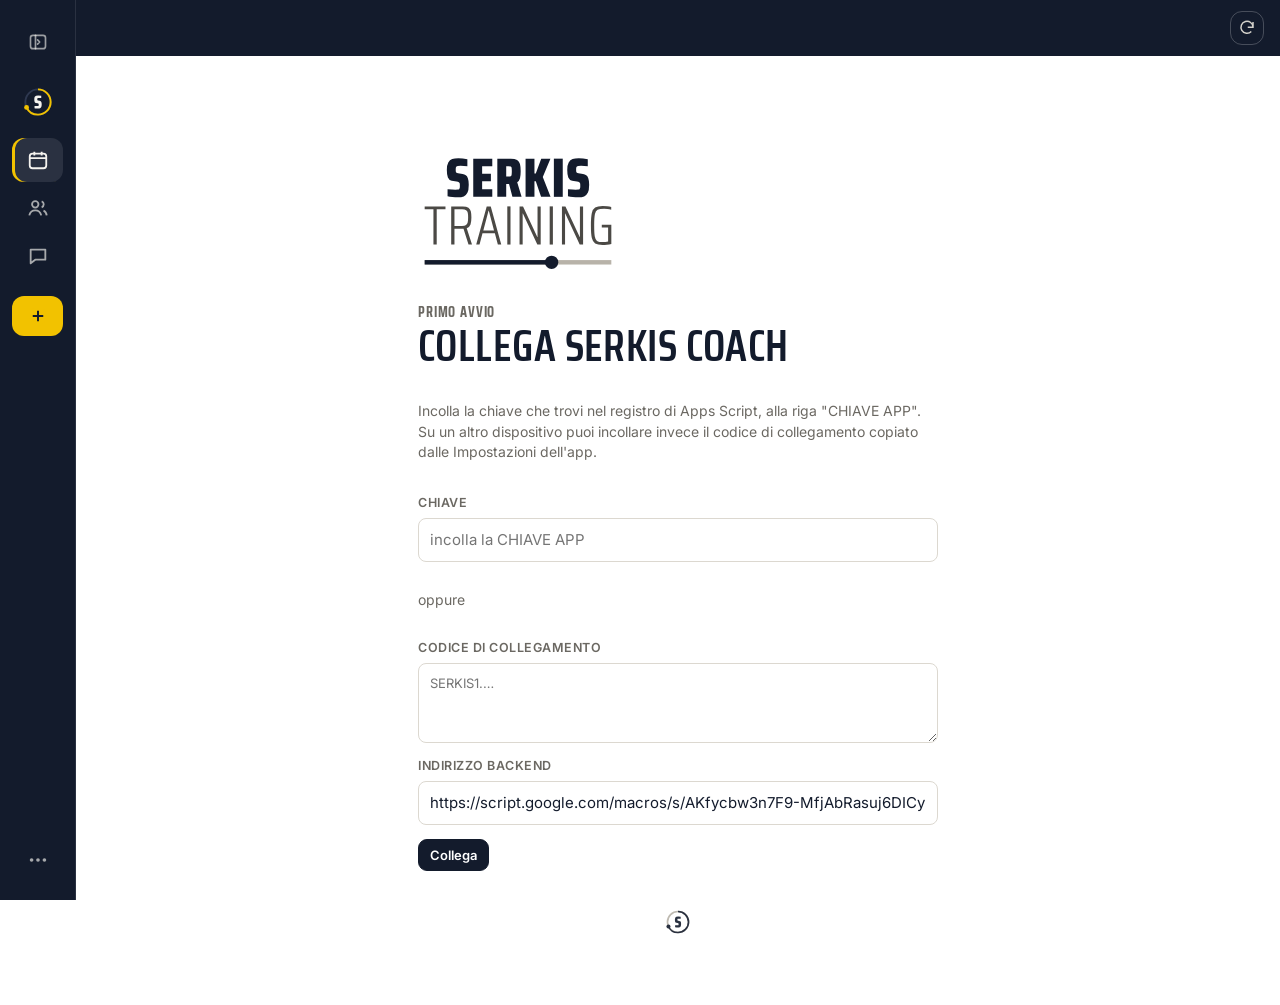
==== commit 73658f67: "Nuovo marchio Avanzamento sulla versione di prova 3.3: logo e icone ufficiali, colori del brand come" ====
--- a/docs/beta/index.html
+++ b/docs/beta/index.html
@@ -4,7 +4,7 @@
 <meta name="viewport" content="width=device-width,initial-scale=1,viewport-fit=cover">
 <title>Serkistraining Coach (prova)</title>
 <meta name="description" content="Atleti, schede, test e feedback di Serkistraining">
-<meta name="theme-color" content="#0F0F10">
+<meta name="theme-color" content="#131B2C">
 <meta name="mobile-web-app-capable" content="yes">
 <meta name="apple-mobile-web-app-capable" content="yes">
 <meta name="apple-mobile-web-app-status-bar-style" content="black-translucent">
@@ -12,9 +12,9 @@
 <meta name="robots" content="noindex">
 <link rel="manifest" href="manifest.webmanifest">
 <link rel="icon" href="favicon.svg" type="image/svg+xml">
-<link rel="icon" href="icons/favicon-32.png" sizes="32x32" type="image/png">
+<link rel="icon" href="icons/favicon-64.png" sizes="64x64" type="image/png">
 <link rel="apple-touch-icon" href="icons/apple-touch-icon.png">
-<link rel="preconnect" href="https://fonts.googleapis.com"><link rel="preconnect" href="https://fonts.gstatic.com" crossorigin><link rel="stylesheet" href="https://fonts.googleapis.com/css2?family=Inter:wght@400;500;600;700&family=Space+Grotesk:wght@400;500;600;700&display=swap">
+<link rel="preconnect" href="https://fonts.googleapis.com"><link rel="preconnect" href="https://fonts.gstatic.com" crossorigin><link rel="stylesheet" href="https://fonts.googleapis.com/css2?family=Inter:wght@400;500;600;700&family=Saira+Condensed:wght@500;600;700;800&display=swap">
 <style>html{-webkit-text-size-adjust:100%}:root{padding-top:env(safe-area-inset-top,0px)}body{margin:0}img{max-width:100%}[hidden]{display:none!important}
 /* Layout: app a due colonne. Elenco atleti fisso a sinistra, schermata attiva a destra; su telefono una schermata alla volta con barra in basso.
    Identità Serkistraining: nero freddo, osso, rosso solo per marchio e priorità. Tema unico scuro, scelto. */
@@ -718,6 +718,7 @@
 .nbar{display:flex;align-items:center;gap:10px;flex-wrap:wrap;padding:8px 12px;border-radius:10px;margin-bottom:10px;font-size:13.5px}
 .nbar>span:first-child{flex:1 1 260px}
 .nbar.bad{background:var(--bad-soft);color:var(--bad)}.nbar.warn{background:var(--warn-soft);color:var(--warn)}
+.nbar.info{background:var(--info-soft);color:var(--info)}
 .nbar .ed-row{gap:6px}
 .nbar .btn{padding:4px 10px}
 .tabs{margin-bottom:10px}
@@ -744,16 +745,187 @@
 /* nuovo cliente nel modulo Nuovo */
 .ncard{display:grid;gap:14px;border:1px solid var(--line-2);border-left:3px solid var(--y,#F2C230);border-radius:var(--r);padding:14px 14px 16px;background:var(--bg-2,transparent)}
 .nc-h{display:grid;gap:2px}.nc-h b{font-size:14.5px}.nc-h small{color:var(--ink-3);font-size:12.5px}
+/* ===== 3.1 · Oggi diviso: Schede (giallo) e Feedback (blu) =====
+   Telefono: interruttore in alto, una sezione alla volta. Computer: Schede larga, Feedback a destra. */
+:root{--sch-h:#F2C230;--sch-ink:#161615;--sch-t:#FDF6DC;--sch-l:#EAD38A;--sch-x:#7A5800;
+  --fb-h:#2F5BA8;--fb-ink:#FFFFFF;--fb-t:#EEF3FB;--fb-l:#C9D7EF;--fb-x:#2F5BA8}
+:root[data-theme="dark"]{--sch-h:#F5C83A;--sch-t:rgba(245,200,58,.07);--sch-l:rgba(245,200,58,.32);--sch-x:#F5C83A;
+  --fb-h:#3D6BC4;--fb-t:rgba(141,176,240,.08);--fb-l:rgba(141,176,240,.32);--fb-x:#9DBCF5}
+@media (prefers-color-scheme:dark){:root[data-theme="auto"]{--sch-h:#F5C83A;--sch-t:rgba(245,200,58,.07);--sch-l:rgba(245,200,58,.32);--sch-x:#F5C83A;
+  --fb-h:#3D6BC4;--fb-t:rgba(141,176,240,.08);--fb-l:rgba(141,176,240,.32);--fb-x:#9DBCF5}}
+.oseg{display:flex;gap:8px;margin-bottom:12px}
+.oseg button{flex:1;min-width:0;min-height:62px;border-radius:16px;border:2px solid;display:flex;flex-direction:column;align-items:flex-start;justify-content:center;gap:1px;padding:8px 14px;text-align:left;position:relative}
+.oseg b{font-family:var(--f-d);font-size:18px;font-weight:600;line-height:1.2}
+.oseg small{font-size:12.5px;font-weight:600;white-space:nowrap;overflow:hidden;text-overflow:ellipsis;max-width:100%}
+.os-s{background:var(--sch-t);border-color:var(--sch-l);color:var(--sch-x)}
+.os-s[aria-selected="true"]{background:var(--sch-h);border-color:var(--sch-h);color:var(--sch-ink)}
+.os-f{background:var(--fb-t);border-color:var(--fb-l);color:var(--fb-x)}
+.os-f[aria-selected="true"]{background:var(--fb-h);border-color:var(--fb-h);color:var(--fb-ink)}
+.odot{position:absolute;top:10px;right:12px;width:10px;height:10px;border-radius:50%;background:var(--bad);box-shadow:0 0 0 2px var(--surface)}
+.oggi2{display:flex;flex-wrap:wrap;gap:14px;align-items:flex-start}
+.obox{border:1px solid;border-radius:18px;overflow:hidden;padding-bottom:10px;min-width:0}
+.o-sch{flex:999 1 600px;background:var(--sch-t);border-color:var(--sch-l)}
+.o-fb{flex:1 1 340px;background:var(--fb-t);border-color:var(--fb-l)}
+.oh{display:flex;align-items:center;gap:10px;padding:11px 16px}
+.oh h2{margin:0;font-family:var(--f-d);font-size:18px;font-weight:600;letter-spacing:-.01em}
+.oh-ic svg{width:19px;height:19px;display:block}
+.o-sch .oh{background:var(--sch-h);color:var(--sch-ink)}.o-fb .oh{background:var(--fb-h);color:var(--fb-ink)}
+.ocnt{margin-left:auto;font-size:12.5px;font-weight:700;padding:2px 10px;border-radius:99px}
+.o-sch .ocnt{background:#161615;color:#fff}.o-fb .ocnt{background:#fff;color:#2F5BA8}
+.ocols{display:grid;grid-template-columns:repeat(2,minmax(0,1fr));align-items:start}
+.osub{font-size:11px;font-weight:700;letter-spacing:.07em;text-transform:uppercase;padding:13px 16px 6px;display:flex;justify-content:space-between;gap:8px}
+.o-sch .osub{color:var(--sch-x)}.o-fb .osub{color:var(--fb-x)}
+.olist{background:var(--surface);margin:0 10px;border-radius:13px;overflow:hidden;box-shadow:var(--sh)}
+.olist .bi{padding:8px 12px;gap:10px}
+.oi{width:32px;height:32px;border-radius:10px;display:grid;place-items:center;flex:none;background:var(--raised);color:var(--ink-2)}
+.oi svg{width:17px;height:17px}
+.oi.bad{background:var(--bad-soft);color:var(--bad)}.oi.warn{background:var(--warn-soft);color:var(--warn)}.oi.info{background:var(--info-soft);color:var(--info)}.oi.ok{background:var(--ok-soft);color:var(--ok)}
+.onew{width:8px;height:8px;border-radius:50%;background:var(--bad);display:inline-block;flex:none}
+.oempty{margin:0 10px;padding:10px 12px;font-size:13px;color:var(--ink-3);background:var(--surface);border-radius:13px;opacity:.85}
+.omore{display:block;width:calc(100% - 20px);margin:8px 10px 0;border:0;border-radius:11px;background:var(--surface);padding:9px;font-size:13px;font-weight:600;color:var(--ink-2)}
+.o-fb .omore{color:var(--fb-x)}
+.ofil{display:flex;gap:6px;flex-wrap:wrap;padding:11px 10px 0}
+.ofil button{border:1px solid var(--line-2);background:var(--surface);border-radius:99px;padding:4px 11px;font-size:12.5px;font-weight:600;color:var(--ink-2)}
+.ofil button[aria-pressed="true"]{background:var(--fb-h);border-color:var(--fb-h);color:var(--fb-ink)}
+.oggi2+.incorso{margin-top:14px}
+@media (min-width:960px){.oseg{display:none}}
+@media (max-width:959px){
+  .oggi2[data-tab="s"] .o-fb,.oggi2[data-tab="f"] .o-sch{display:none}
+  .oggi2 .oh{display:none}
+  .obox{flex-basis:100%;padding-top:2px}
+  .ocols{grid-template-columns:minmax(0,1fr)}
+  .olist .bi{padding:10px 12px}
+  .olist .mini{min-height:34px;padding:4px 11px;font-size:12.5px}
+}
+
+/* ===== 5.0 · Marchio "Avanzamento" =====
+   Colori del brand come token centrali. Tema chiaro su bianco; i colori servono da accento
+   (intestazioni, pulsanti principali, etichette dei giorni, elementi attivi).
+   Il giallo si usa poco e mai per testo su fondo bianco. Saira Condensed solo per titoli ed etichette brevi. */
+:root{
+  --notte:#131B2C; --cemento:#B8B3A9; --cemento-chiaro:#DCD8D0; --giallo:#F2C200; --grafite:#4B4945; --bianco:#F5F3EF;
+  --bg:#FFFFFF; --bg-2:#FFFFFF; --surface:#FFFFFF; --raised:var(--bianco); --hover:#EEEBE5;
+  --line:#E6E3DD; --line-2:var(--cemento-chiaro);
+  --ink:var(--notte); --ink-2:var(--grafite); --ink-3:#6B6862; --on-ink:#FFFFFF;
+  --red:var(--giallo); --red-soft:var(--bianco);
+  --y:var(--giallo); --y-ink:var(--notte); --y-text:var(--notte); --y-soft:var(--bianco);
+  --pri:var(--notte); --pri-ink:#FFFFFF; --pri-hover:#1E2940;
+  --barbg:var(--notte); --rail-line:rgba(245,243,239,.10);
+  --f-d:"Saira Condensed","Arial Narrow",system-ui,sans-serif;
+  --bar-h:56px;
+}
+:root[data-theme="dark"]{
+  --bg:#0D1320; --bg-2:#111827; --surface:#162033; --raised:#1D2940; --hover:#233050;
+  --line:#2E3850; --line-2:#3B4763;
+  --ink:var(--bianco); --ink-2:var(--cemento-chiaro); --ink-3:var(--cemento); --on-ink:var(--notte);
+  --red-soft:rgba(242,194,0,.14);
+  --y-text:var(--giallo); --y-soft:rgba(242,194,0,.14);
+  --pri:var(--giallo); --pri-ink:var(--notte); --pri-hover:#FFD21F;
+  --barbg:#0A0F1A;
+}
+@media (prefers-color-scheme:dark){:root[data-theme="auto"]{
+  --bg:#0D1320; --bg-2:#111827; --surface:#162033; --raised:#1D2940; --hover:#233050;
+  --line:#2E3850; --line-2:#3B4763;
+  --ink:var(--bianco); --ink-2:var(--cemento-chiaro); --ink-3:var(--cemento); --on-ink:var(--notte);
+  --red-soft:rgba(242,194,0,.14);
+  --y-text:var(--giallo); --y-soft:rgba(242,194,0,.14);
+  --pri:var(--giallo); --pri-ink:var(--notte); --pri-hover:#FFD21F;
+  --barbg:#0A0F1A;
+}}
+
+/* titoli ed etichette brevi in Saira Condensed */
+.disp,.hello h1,.o-head h1,.a-head h1,.page-h .disp,.sec-h h3,.block-h h2,.bcol h2,.cl-h h3,.counts b,.tile .n{font-family:var(--f-d);letter-spacing:.01em}
+.hello h1,.o-head h1,.a-head h1{font-weight:700;font-size:26px;line-height:1.05}
+.page-h .disp{font-weight:700;letter-spacing:.01em}
+.sec-h h3{font-weight:700;font-size:21px;text-transform:uppercase}
+.bcol h2{font-weight:700;font-size:16px;text-transform:uppercase;letter-spacing:.03em}
+.cl-h h3{font-weight:700;font-size:20px}
+.counts b{font-weight:700;font-size:32px}
+.grp,.incorso .lab,.eyebrow{font-family:var(--f-d);font-weight:700;letter-spacing:.06em;text-transform:uppercase}
+.grp{font-size:13px}.eyebrow{font-size:14px}.incorso .lab{font-size:13px}
+@media (max-width:959px){.o-head h1{font-size:24px}}
+
+/* pulsanti principali ed elementi attivi */
+.btn.pri,.btn.red{background:var(--pri);border-color:var(--pri);color:var(--pri-ink)}
+.btn.pri:hover,.btn.red:hover{background:var(--pri-hover);border-color:var(--pri-hover)}
+.btn.on{border-color:var(--ink);color:var(--ink)}
+.mini.pri{background:var(--pri);border-color:var(--pri);color:var(--pri-ink)}
+.chip[aria-pressed="true"]{background:var(--notte);border-color:var(--notte);color:#FFFFFF}
+:root[data-theme="dark"] .chip[aria-pressed="true"]{background:var(--bianco);border-color:var(--bianco);color:var(--notte)}
+.tr.on{background:var(--pri)}.tr.on i{background:var(--pri-ink)}
+.lnk,.tagy,.pill.ink{color:var(--y-text)}
+.pill.ink,.tagy{background:var(--y-soft);border:1px solid var(--line-2)}
+.row[aria-current="true"]{background:var(--bianco);box-shadow:inset 3px 0 0 var(--giallo)}
+.wkbox span.now,.fb-wk button.on{background:var(--notte);border-color:var(--notte);color:#FFFFFF}
+:root[data-theme="dark"] .wkbox span.now,:root[data-theme="dark"] .fb-wk button.on{background:var(--bianco);border-color:var(--bianco);color:var(--notte)}
+.wkb i.c{background:var(--notte)}
+.tab[aria-selected="true"]{border-bottom-color:var(--giallo)}
+.ico.y{background:var(--bianco);color:var(--notte)}
+.fbi .new{background:var(--giallo);box-shadow:0 0 0 2px var(--bianco)}
+.check input{accent-color:var(--notte)}
+.toast{background:var(--notte);color:#FFFFFF}
+
+/* etichette dei giorni (G1, G2… / GIORNO A) nella scheda */
+.sec-h h3.dl{display:inline-flex;align-items:center;min-height:28px;padding:1px 11px 0;border-radius:7px;background:var(--notte);color:#FFFFFF;font-size:19px;letter-spacing:.04em}
+:root[data-theme="dark"] .sec-h h3.dl{background:var(--bianco);color:var(--notte)}
+
+/* barra in alto: Notte, logo ufficiale per sfondi scuri.
+   Spazio libero intorno al logo ≥ altezza di una lettera (≈ metà dell'altezza del logo). */
+.bar{background:var(--barbg)}
+.bar-in{height:var(--bar-h)}
+.brand{align-items:center;gap:14px;padding:0}
+.brand .lg-h{display:block;height:28px;width:auto;flex:none}
+.brand-s{color:var(--cemento);border-color:rgba(184,179,169,.45);font-weight:600}
+body::before{background:var(--barbg)}
+
+/* navigazione: barra in basso (telefono) e barra laterale Notte (computer) */
+.tb[aria-current="page"]::before{background:var(--giallo)}
+.tb.plus span.pl{background:var(--giallo);color:var(--notte)}
+.rail-icon{display:none}
+.lg-i{display:block;width:36px;height:36px}
+@media (min-width:960px){
+  .tabbar{background:var(--barbg);border-right-color:var(--rail-line);--ink:#F5F3EF;--ink-3:rgba(245,243,239,.66)}
+  .rail-brand{margin:0 0 22px 14px;padding-top:6px}
+  .rail-brand .lg-h{display:block;width:130px;height:auto}
+  .tb[aria-current="page"]{background:rgba(245,243,239,.10);box-shadow:inset 3px 0 0 var(--giallo)}
+  .tb.plus{background:var(--giallo);color:var(--notte)}
+  .tb.plus:hover{background:#FFD21F}
+  body.rail-mini .rail-icon{display:flex;justify-content:center;margin:0 0 14px}
+}
+/* primo avvio */
+.setup-logo{display:block;padding:18px 0 8px}
+.setup-logo .lg-v{display:block;width:200px;height:auto}
+.setup .disp{font-size:44px!important;text-transform:uppercase}
+
+/* Oggi: sezione Schede su Notte (prima era gialla), Feedback resta blu per distinguersi */
+:root{--sch-h:var(--notte);--sch-ink:#FFFFFF;--sch-t:var(--bianco);--sch-l:var(--cemento-chiaro);--sch-x:var(--grafite)}
+:root[data-theme="dark"]{--sch-h:#22304B;--sch-ink:var(--bianco);--sch-t:rgba(245,243,239,.04);--sch-l:#3B4763;--sch-x:var(--cemento-chiaro)}
+@media (prefers-color-scheme:dark){:root[data-theme="auto"]{--sch-h:#22304B;--sch-ink:var(--bianco);--sch-t:rgba(245,243,239,.04);--sch-l:#3B4763;--sch-x:var(--cemento-chiaro)}}
+.oseg b,.oh h2{font-family:var(--f-d);font-weight:700;font-size:20px;letter-spacing:.02em;text-transform:uppercase}
+.osub{font-family:var(--f-d);font-size:13px;letter-spacing:.08em}
+.o-sch .ocnt{background:var(--giallo);color:var(--notte)}
+
+/* logo piccolo (icona): nella barra delle pagine interne sul telefono e come firma in fondo a Oggi e Altro */
+.bar-ic{display:none}
+.bar-ic .lg-i{width:26px;height:26px}
+@media (max-width:959px){
+  body[data-view="atleta"] .bar-ic,body[data-view="nuovo"] .bar-ic,body[data-view="impostazioni"] .bar-ic{display:flex;flex:none;margin-left:auto;padding:0 4px}
+  body[data-view="atleta"] .bar-act,body[data-view="nuovo"] .bar-act,body[data-view="impostazioni"] .bar-act{margin-left:10px}
+}
+body[data-view="oggi"] .main::after,body[data-view="impostazioni"] .main::after{content:"";display:block;width:30px;height:30px;margin:36px auto 4px;opacity:.9;
+  background:url("data:image/svg+xml,%3Csvg xmlns=%22http://www.w3.org/2000/svg%22 viewBox=%220 0 200.00 200.00%22 width=%22200%22 height=%22200%22%3E%3Cg transform=%22translate%28100 100%29 scale%280.9%29 translate%28-100 -100%29%22%3E%3Ccircle cx=%22100%22 cy=%22100%22 r=%2278%22 fill=%22none%22 stroke=%22%23B8B3A9%22 stroke-width=%2212%22/%3E%3Ccircle cx=%22100%22 cy=%22100%22 r=%2278%22 fill=%22none%22 stroke=%22%23131B2C%22 stroke-width=%2212%22 stroke-dasharray=%22333.3 490.1%22 transform=%22rotate%28-90 100 100%29%22/%3E%3Ccircle cx=%2229.42%22 cy=%22133.21%22 r=%2215%22 fill=%22%23131B2C%22/%3E%3Cpath transform=%22translate%2874.07 139.90%29 scale%280.11600 -0.11600%29%22 d=%22M39 10V136Q130 129 178 129Q211 129 227.0 131.5Q243 134 250 143Q257 150 259.0 162.0Q261 174 261 197Q261 230 257.5 244.0Q254 258 242.0 264.5Q230 271 201 276L114 292Q64 300 45.0 348.5Q26 397 26 485Q26 573 52.0 619.0Q78 665 122.0 680.5Q166 696 234 696Q310 696 396 678V552Q345 559 274 559Q240 559 224.0 557.0Q208 555 200 548Q192 542 189.0 529.0Q186 516 186 491Q186 464 188.5 452.0Q191 440 199.5 434.5Q208 429 228 425L310 410Q344 403 367.5 388.5Q391 374 405 337Q421 295 421 220Q421 121 396.5 71.5Q372 22 331.0 7.0Q290 -8 223 -8Q176 -8 126.0 -3.0Q76 2 39 10Z%22 fill=%22%23131B2C%22/%3E%3C/g%3E%3C/svg%3E") center/contain no-repeat}
+:root[data-theme="dark"] .main::after{background-image:url("data:image/svg+xml,%3Csvg xmlns=%22http://www.w3.org/2000/svg%22 viewBox=%220 0 200.00 200.00%22 width=%22200%22 height=%22200%22%3E%3Cg transform=%22translate%28100 100%29 scale%280.9%29 translate%28-100 -100%29%22%3E%3Ccircle cx=%22100%22 cy=%22100%22 r=%2278%22 fill=%22none%22 stroke=%22%232E3850%22 stroke-width=%2212%22/%3E%3Ccircle cx=%22100%22 cy=%22100%22 r=%2278%22 fill=%22none%22 stroke=%22%23F2C200%22 stroke-width=%2212%22 stroke-dasharray=%22333.3 490.1%22 transform=%22rotate%28-90 100 100%29%22/%3E%3Ccircle cx=%2229.42%22 cy=%22133.21%22 r=%2215%22 fill=%22%23F2C200%22/%3E%3Cpath transform=%22translate%2874.07 139.90%29 scale%280.11600 -0.11600%29%22 d=%22M39 10V136Q130 129 178 129Q211 129 227.0 131.5Q243 134 250 143Q257 150 259.0 162.0Q261 174 261 197Q261 230 257.5 244.0Q254 258 242.0 264.5Q230 271 201 276L114 292Q64 300 45.0 348.5Q26 397 26 485Q26 573 52.0 619.0Q78 665 122.0 680.5Q166 696 234 696Q310 696 396 678V552Q345 559 274 559Q240 559 224.0 557.0Q208 555 200 548Q192 542 189.0 529.0Q186 516 186 491Q186 464 188.5 452.0Q191 440 199.5 434.5Q208 429 228 425L310 410Q344 403 367.5 388.5Q391 374 405 337Q421 295 421 220Q421 121 396.5 71.5Q372 22 331.0 7.0Q290 -8 223 -8Q176 -8 126.0 -3.0Q76 2 39 10Z%22 fill=%22%23F5F3EF%22/%3E%3C/g%3E%3C/svg%3E")}
+@media (prefers-color-scheme:dark){:root[data-theme="auto"] .main::after{background-image:url("data:image/svg+xml,%3Csvg xmlns=%22http://www.w3.org/2000/svg%22 viewBox=%220 0 200.00 200.00%22 width=%22200%22 height=%22200%22%3E%3Cg transform=%22translate%28100 100%29 scale%280.9%29 translate%28-100 -100%29%22%3E%3Ccircle cx=%22100%22 cy=%22100%22 r=%2278%22 fill=%22none%22 stroke=%22%232E3850%22 stroke-width=%2212%22/%3E%3Ccircle cx=%22100%22 cy=%22100%22 r=%2278%22 fill=%22none%22 stroke=%22%23F2C200%22 stroke-width=%2212%22 stroke-dasharray=%22333.3 490.1%22 transform=%22rotate%28-90 100 100%29%22/%3E%3Ccircle cx=%2229.42%22 cy=%22133.21%22 r=%2215%22 fill=%22%23F2C200%22/%3E%3Cpath transform=%22translate%2874.07 139.90%29 scale%280.11600 -0.11600%29%22 d=%22M39 10V136Q130 129 178 129Q211 129 227.0 131.5Q243 134 250 143Q257 150 259.0 162.0Q261 174 261 197Q261 230 257.5 244.0Q254 258 242.0 264.5Q230 271 201 276L114 292Q64 300 45.0 348.5Q26 397 26 485Q26 573 52.0 619.0Q78 665 122.0 680.5Q166 696 234 696Q310 696 396 678V552Q345 559 274 559Q240 559 224.0 557.0Q208 555 200 548Q192 542 189.0 529.0Q186 516 186 491Q186 464 188.5 452.0Q191 440 199.5 434.5Q208 429 228 425L310 410Q344 403 367.5 388.5Q391 374 405 337Q421 295 421 220Q421 121 396.5 71.5Q372 22 331.0 7.0Q290 -8 223 -8Q176 -8 126.0 -3.0Q76 2 39 10Z%22 fill=%22%23F5F3EF%22/%3E%3C/g%3E%3C/svg%3E")}}
 </style>
 </head><body>
 <header class="bar gut">
   <div class="bar-in">
     <button class="back" type="button" data-act="back" aria-label="Indietro"><svg viewBox="0 0 24 24" fill="none" stroke="currentColor" stroke-width="2.2"><path d="M15 5l-7 7 7 7"/></svg><span id="backlbl">Atleti</span></button>
     <button class="brand" type="button" data-go="oggi" aria-label="Serkis, vai a Oggi">
-      <svg viewBox="118 100 276 312" aria-hidden="true" hidden><polygon fill="#eef0f2" points="148.0,104.0 334.0,104.0 364.0,134.0 364.0,156.0 200.0,156.0 200.0,214.0 148.0,214.0"/><polygon fill="#e3262b" points="126.0,230.0 386.0,230.0 386.0,282.0 126.0,282.0"/><polygon fill="#eef0f2" points="312.0,298.0 364.0,298.0 364.0,408.0 178.0,408.0 148.0,378.0 148.0,356.0 312.0,356.0"/></svg>
-      <span class="wm"><b>serk</b><span class="i"><span></span><span></span></span><b>s</b><em>training</em></span><span class="brand-s">coach</span>
+      <svg class="lg-h" role="img" aria-label="Serkistraining" xmlns="http://www.w3.org/2000/svg" viewBox="0 0 1244.60 271.60"><g transform="translate(-5.20 0)"><path transform="translate(24.00 161.60) scale(0.20000 -0.20000)" d="M39 10V136Q130 129 178 129Q211 129 227.0 131.5Q243 134 250 143Q257 150 259.0 162.0Q261 174 261 197Q261 230 257.5 244.0Q254 258 242.0 264.5Q230 271 201 276L114 292Q64 300 45.0 348.5Q26 397 26 485Q26 573 52.0 619.0Q78 665 122.0 680.5Q166 696 234 696Q310 696 396 678V552Q345 559 274 559Q240 559 224.0 557.0Q208 555 200 548Q192 542 189.0 529.0Q186 516 186 491Q186 464 188.5 452.0Q191 440 199.5 434.5Q208 429 228 425L310 410Q344 403 367.5 388.5Q391 374 405 337Q421 295 421 220Q421 121 396.5 71.5Q372 22 331.0 7.0Q290 -8 223 -8Q176 -8 126.0 -3.0Q76 2 39 10Z" fill="#F5F3EF"/><path transform="translate(115.20 161.60) scale(0.20000 -0.20000)" d="M46 0V688H389V551H206V416H364V279H206V137H389V0Z" fill="#F5F3EF"/><path transform="translate(202.00 161.60) scale(0.20000 -0.20000)" d="M318 0 257 232H206V0H46V688H288Q363 688 402.0 663.0Q441 638 454.0 590.0Q467 542 467 460Q467 384 454.5 335.5Q442 287 404 262L483 0ZM307 459Q307 505 303.5 523.0Q300 541 288.5 546.5Q277 552 248 552H206V365H248Q277 365 288.0 370.5Q299 376 303.0 394.5Q307 413 307 459Z" fill="#F5F3EF"/><path transform="translate(303.80 161.60) scale(0.20000 -0.20000)" d="M325 0 230 279H206V0H46V688H206V419H230L328 688H494L356 359L496 0Z" fill="#F5F3EF"/><path transform="translate(405.80 161.60) scale(0.20000 -0.20000)" d="M46 0V688H206V0Z" fill="#F5F3EF"/><path transform="translate(458.00 161.60) scale(0.20000 -0.20000)" d="M39 10V136Q130 129 178 129Q211 129 227.0 131.5Q243 134 250 143Q257 150 259.0 162.0Q261 174 261 197Q261 230 257.5 244.0Q254 258 242.0 264.5Q230 271 201 276L114 292Q64 300 45.0 348.5Q26 397 26 485Q26 573 52.0 619.0Q78 665 122.0 680.5Q166 696 234 696Q310 696 396 678V552Q345 559 274 559Q240 559 224.0 557.0Q208 555 200 548Q192 542 189.0 529.0Q186 516 186 491Q186 464 188.5 452.0Q191 440 199.5 434.5Q208 429 228 425L310 410Q344 403 367.5 388.5Q391 374 405 337Q421 295 421 220Q421 121 396.5 71.5Q372 22 331.0 7.0Q290 -8 223 -8Q176 -8 126.0 -3.0Q76 2 39 10Z" fill="#F5F3EF"/><path transform="translate(549.20 161.60) scale(0.20000 -0.20000)" d="M177 0V634H19V688H394V634H236V0Z" fill="#B8B3A9"/><path transform="translate(633.80 161.60) scale(0.20000 -0.20000)" d="M386 0 296 284H277H133V0H74V688H282Q351 688 385.0 662.0Q419 636 428.5 594.0Q438 552 438 486Q438 409 422.5 361.5Q407 314 354 295L449 0ZM379 486Q379 542 372.5 572.0Q366 602 343.0 618.5Q320 635 270 635H133V336H268Q318 336 341.5 353.0Q365 370 372.0 400.5Q379 431 379 486Z" fill="#B8B3A9"/><path transform="translate(734.60 161.60) scale(0.20000 -0.20000)" d="M411 0 357 203H134L81 0H21L210 688H283L472 0ZM248 608H243L149 255H342Z" fill="#B8B3A9"/><path transform="translate(835.20 161.60) scale(0.20000 -0.20000)" d="M78 0V688H136V0Z" fill="#B8B3A9"/><path transform="translate(880.00 161.60) scale(0.20000 -0.20000)" d="M395 0 135 559H131V0H75V688H138L395 134H399V688H456V0Z" fill="#B8B3A9"/><path transform="translate(988.00 161.60) scale(0.20000 -0.20000)" d="M78 0V688H136V0Z" fill="#B8B3A9"/><path transform="translate(1032.80 161.60) scale(0.20000 -0.20000)" d="M395 0 135 559H131V0H75V688H138L395 134H399V688H456V0Z" fill="#B8B3A9"/><path transform="translate(1140.80 161.60) scale(0.20000 -0.20000)" d="M253 307V359H425V10Q389 2 345.5 -3.0Q302 -8 267 -8Q177 -8 134.0 18.0Q91 44 74.0 116.5Q57 189 57 344Q57 497 73.5 569.5Q90 642 133.5 669.0Q177 696 268 696Q307 696 350.5 690.5Q394 685 423 677V628Q393 634 356.0 638.5Q319 643 295 643Q211 643 177.0 627.5Q143 612 129.5 552.0Q116 492 116 344Q116 208 126.0 148.0Q136 88 166.5 66.0Q197 44 267 44Q292 44 320.5 47.0Q349 50 367 54V307Z" fill="#B8B3A9"/><rect x="29.20" y="215.60" width="1196.60" height="16.00" fill="#2E3850"/><rect x="29.20" y="215.60" width="813.69" height="16.00" fill="#F2C200"/><circle cx="842.89" cy="223.60" r="24.00" fill="#F2C200"/></g></svg><span class="brand-s">coach</span>
     </button>
     <span class="crumb" id="crumb"></span>
+    <span class="bar-ic" aria-hidden="true"><svg class="lg-i" role="img" aria-label="Serkistraining" xmlns="http://www.w3.org/2000/svg" viewBox="0 0 200.00 200.00"><g transform="translate(100 100) scale(0.9) translate(-100 -100)"><circle cx="100" cy="100" r="78" fill="none" stroke="#2E3850" stroke-width="12"/><circle cx="100" cy="100" r="78" fill="none" stroke="#F2C200" stroke-width="12" stroke-dasharray="333.3 490.1" transform="rotate(-90 100 100)"/><circle cx="29.42" cy="133.21" r="15" fill="#F2C200"/><path transform="translate(74.07 139.90) scale(0.11600 -0.11600)" d="M39 10V136Q130 129 178 129Q211 129 227.0 131.5Q243 134 250 143Q257 150 259.0 162.0Q261 174 261 197Q261 230 257.5 244.0Q254 258 242.0 264.5Q230 271 201 276L114 292Q64 300 45.0 348.5Q26 397 26 485Q26 573 52.0 619.0Q78 665 122.0 680.5Q166 696 234 696Q310 696 396 678V552Q345 559 274 559Q240 559 224.0 557.0Q208 555 200 548Q192 542 189.0 529.0Q186 516 186 491Q186 464 188.5 452.0Q191 440 199.5 434.5Q208 429 228 425L310 410Q344 403 367.5 388.5Q391 374 405 337Q421 295 421 220Q421 121 396.5 71.5Q372 22 331.0 7.0Q290 -8 223 -8Q176 -8 126.0 -3.0Q76 2 39 10Z" fill="#F5F3EF"/></g></svg></span>
     <div class="bar-act">
       <span class="sync" id="sync"></span>
       <button class="btn sm pri desk-only" type="button" data-go="nuovo"><svg viewBox="0 0 24 24" fill="none" stroke="currentColor" stroke-width="2.4"><path d="M12 5v14M5 12h14"/></svg>Nuovo</button>
@@ -793,7 +965,7 @@
 <nav class="tabbar" aria-label="Sezioni">
   <div class="tabbar-in">
     <button class="rail-toggle" type="button" data-act="rail" aria-label="Chiudi la barra laterale" title="Chiudi o apri la barra"><svg viewBox="0 0 24 24" fill="none" stroke="currentColor" stroke-width="2" stroke-linecap="round" stroke-linejoin="round"><rect x="3" y="4" width="18" height="16" rx="3"/><path d="M9 4v16"/><path class="chev" d="m15.5 9.5-2.5 2.5 2.5 2.5"/></svg></button>
-    <span class="rail-brand"><span class="wm" aria-label="serkistraining"><b>serk</b><span class="i"><span></span><span></span></span><b>s</b><em>training</em></span></span>
+    <span class="rail-brand"><svg class="lg-h" role="img" aria-label="Serkistraining" xmlns="http://www.w3.org/2000/svg" viewBox="0 0 1244.60 271.60"><g transform="translate(-5.20 0)"><path transform="translate(24.00 161.60) scale(0.20000 -0.20000)" d="M39 10V136Q130 129 178 129Q211 129 227.0 131.5Q243 134 250 143Q257 150 259.0 162.0Q261 174 261 197Q261 230 257.5 244.0Q254 258 242.0 264.5Q230 271 201 276L114 292Q64 300 45.0 348.5Q26 397 26 485Q26 573 52.0 619.0Q78 665 122.0 680.5Q166 696 234 696Q310 696 396 678V552Q345 559 274 559Q240 559 224.0 557.0Q208 555 200 548Q192 542 189.0 529.0Q186 516 186 491Q186 464 188.5 452.0Q191 440 199.5 434.5Q208 429 228 425L310 410Q344 403 367.5 388.5Q391 374 405 337Q421 295 421 220Q421 121 396.5 71.5Q372 22 331.0 7.0Q290 -8 223 -8Q176 -8 126.0 -3.0Q76 2 39 10Z" fill="#F5F3EF"/><path transform="translate(115.20 161.60) scale(0.20000 -0.20000)" d="M46 0V688H389V551H206V416H364V279H206V137H389V0Z" fill="#F5F3EF"/><path transform="translate(202.00 161.60) scale(0.20000 -0.20000)" d="M318 0 257 232H206V0H46V688H288Q363 688 402.0 663.0Q441 638 454.0 590.0Q467 542 467 460Q467 384 454.5 335.5Q442 287 404 262L483 0ZM307 459Q307 505 303.5 523.0Q300 541 288.5 546.5Q277 552 248 552H206V365H248Q277 365 288.0 370.5Q299 376 303.0 394.5Q307 413 307 459Z" fill="#F5F3EF"/><path transform="translate(303.80 161.60) scale(0.20000 -0.20000)" d="M325 0 230 279H206V0H46V688H206V419H230L328 688H494L356 359L496 0Z" fill="#F5F3EF"/><path transform="translate(405.80 161.60) scale(0.20000 -0.20000)" d="M46 0V688H206V0Z" fill="#F5F3EF"/><path transform="translate(458.00 161.60) scale(0.20000 -0.20000)" d="M39 10V136Q130 129 178 129Q211 129 227.0 131.5Q243 134 250 143Q257 150 259.0 162.0Q261 174 261 197Q261 230 257.5 244.0Q254 258 242.0 264.5Q230 271 201 276L114 292Q64 300 45.0 348.5Q26 397 26 485Q26 573 52.0 619.0Q78 665 122.0 680.5Q166 696 234 696Q310 696 396 678V552Q345 559 274 559Q240 559 224.0 557.0Q208 555 200 548Q192 542 189.0 529.0Q186 516 186 491Q186 464 188.5 452.0Q191 440 199.5 434.5Q208 429 228 425L310 410Q344 403 367.5 388.5Q391 374 405 337Q421 295 421 220Q421 121 396.5 71.5Q372 22 331.0 7.0Q290 -8 223 -8Q176 -8 126.0 -3.0Q76 2 39 10Z" fill="#F5F3EF"/><path transform="translate(549.20 161.60) scale(0.20000 -0.20000)" d="M177 0V634H19V688H394V634H236V0Z" fill="#B8B3A9"/><path transform="translate(633.80 161.60) scale(0.20000 -0.20000)" d="M386 0 296 284H277H133V0H74V688H282Q351 688 385.0 662.0Q419 636 428.5 594.0Q438 552 438 486Q438 409 422.5 361.5Q407 314 354 295L449 0ZM379 486Q379 542 372.5 572.0Q366 602 343.0 618.5Q320 635 270 635H133V336H268Q318 336 341.5 353.0Q365 370 372.0 400.5Q379 431 379 486Z" fill="#B8B3A9"/><path transform="translate(734.60 161.60) scale(0.20000 -0.20000)" d="M411 0 357 203H134L81 0H21L210 688H283L472 0ZM248 608H243L149 255H342Z" fill="#B8B3A9"/><path transform="translate(835.20 161.60) scale(0.20000 -0.20000)" d="M78 0V688H136V0Z" fill="#B8B3A9"/><path transform="translate(880.00 161.60) scale(0.20000 -0.20000)" d="M395 0 135 559H131V0H75V688H138L395 134H399V688H456V0Z" fill="#B8B3A9"/><path transform="translate(988.00 161.60) scale(0.20000 -0.20000)" d="M78 0V688H136V0Z" fill="#B8B3A9"/><path transform="translate(1032.80 161.60) scale(0.20000 -0.20000)" d="M395 0 135 559H131V0H75V688H138L395 134H399V688H456V0Z" fill="#B8B3A9"/><path transform="translate(1140.80 161.60) scale(0.20000 -0.20000)" d="M253 307V359H425V10Q389 2 345.5 -3.0Q302 -8 267 -8Q177 -8 134.0 18.0Q91 44 74.0 116.5Q57 189 57 344Q57 497 73.5 569.5Q90 642 133.5 669.0Q177 696 268 696Q307 696 350.5 690.5Q394 685 423 677V628Q393 634 356.0 638.5Q319 643 295 643Q211 643 177.0 627.5Q143 612 129.5 552.0Q116 492 116 344Q116 208 126.0 148.0Q136 88 166.5 66.0Q197 44 267 44Q292 44 320.5 47.0Q349 50 367 54V307Z" fill="#B8B3A9"/><rect x="29.20" y="215.60" width="1196.60" height="16.00" fill="#2E3850"/><rect x="29.20" y="215.60" width="813.69" height="16.00" fill="#F2C200"/><circle cx="842.89" cy="223.60" r="24.00" fill="#F2C200"/></g></svg></span><span class="rail-icon"><svg class="lg-i" role="img" aria-label="Serkistraining" xmlns="http://www.w3.org/2000/svg" viewBox="0 0 200.00 200.00"><g transform="translate(100 100) scale(0.9) translate(-100 -100)"><circle cx="100" cy="100" r="78" fill="none" stroke="#2E3850" stroke-width="12"/><circle cx="100" cy="100" r="78" fill="none" stroke="#F2C200" stroke-width="12" stroke-dasharray="333.3 490.1" transform="rotate(-90 100 100)"/><circle cx="29.42" cy="133.21" r="15" fill="#F2C200"/><path transform="translate(74.07 139.90) scale(0.11600 -0.11600)" d="M39 10V136Q130 129 178 129Q211 129 227.0 131.5Q243 134 250 143Q257 150 259.0 162.0Q261 174 261 197Q261 230 257.5 244.0Q254 258 242.0 264.5Q230 271 201 276L114 292Q64 300 45.0 348.5Q26 397 26 485Q26 573 52.0 619.0Q78 665 122.0 680.5Q166 696 234 696Q310 696 396 678V552Q345 559 274 559Q240 559 224.0 557.0Q208 555 200 548Q192 542 189.0 529.0Q186 516 186 491Q186 464 188.5 452.0Q191 440 199.5 434.5Q208 429 228 425L310 410Q344 403 367.5 388.5Q391 374 405 337Q421 295 421 220Q421 121 396.5 71.5Q372 22 331.0 7.0Q290 -8 223 -8Q176 -8 126.0 -3.0Q76 2 39 10Z" fill="#F5F3EF"/></g></svg></span>
     <button class="tb" type="button" data-go="oggi" id="tb-oggi"><svg viewBox="0 0 24 24" fill="none" stroke="currentColor" stroke-width="2"><rect x="3" y="5" width="18" height="16" rx="3"/><path d="M3 10h18M8 3v4M16 3v4"/></svg><span>Oggi</span></button>
     <button class="tb" type="button" data-go="atleti" id="tb-atleti"><svg viewBox="0 0 24 24" fill="none" stroke="currentColor" stroke-width="2"><circle cx="9" cy="8" r="3.5"/><path d="M2.5 20c.8-3.6 3.4-5.5 6.5-5.5s5.7 1.9 6.5 5.5M16 4.8a3.4 3.4 0 0 1 0 6.4M18 14.8c1.9.7 3.1 2.4 3.5 5.2"/></svg><span>Atleti</span></button>
     <button class="tb plus" type="button" data-go="nuovo" id="tb-nuovo"><span class="pl"><svg viewBox="0 0 24 24" fill="none" stroke="currentColor" stroke-width="2.6"><path d="M12 5v14M5 12h14"/></svg></span><span>Nuovo</span></button>
@@ -809,12 +981,12 @@
    Template supportati: "Programmazione" (GIORNO A/B/C, PROTOCOLLO, FEEDBACK con righe "Sett. N:")
    e "Serkistraining" (G1/G2/G3, SCHEMA E REST, FEEDBACK con righe "SN  │"). */
 const SK=(()=>{
-  const MARK=/\((?:sett\.?|settimane?|s)\s*(\d+)(?:\s*[-\/]\s*(\d+))?\)\s*/i;
+  const MARK=/\((?:sett[.,]?|settimane?|s)\s*(\d+)(?:\s*[-\/]\s*(\d+))?\)\s*/i;
   const DAY=/^(GIORNO|G|DAY|SEDUTA)\s*([A-Z0-9]{1,3})$/i;
   const clean=v=>String(v==null?"":v).replace(/\r/g,"").trim();
 
   // Settimana a inizio riga: "sett. 1  4×2", "Sett. 2-3: …", "sett. 1 — 2 giri", oppure "sett. 1" da solo come titolo di un blocco
-  const LEAD=/^\s*(?:settimane?|settimana|sett\.?|s(?=\s*\d))\s*(\d{1,2})(?:\s*[-–\/]\s*(\d{1,2}))?(?=\s|$|[:—–\-).])[\s:—–\-).]*/i;
+  const LEAD=/^\s*(?:settimane?|settimana|sett[.,]?|s(?=\s*\d))\s*(\d{1,2})(?:\s*[-–\/]\s*(\d{1,2}))?(?=\s|$|[:—–\-).])[\s:—–\-).]*/i;
   const TRAIL=/^\s*(rest|recupero|riposo|rec\.)\b/i;
   // Dose della settimana w. Due modi di scrivere le settimane:
   // 1) "(sett. X)" dentro la riga: le righe senza marcatore valgono sempre; il testo prima del marcatore ("Emom:") passa alle righe sorelle.
@@ -953,7 +1125,7 @@
         name:name.replace(/\n\s*(?:SS|\+)\s*\n/gi," + ").replace(/\n+/g," "),
         dose:dose,
         note:cur.cols.note>=0?row[cur.cols.note]||"":"",
-        fb:row[cur.cols.fb]||"",row:r+1,col:cur.cols.fb+1
+        fb:row[cur.cols.fb]||"",row:r+1,col:cur.cols.fb+1,ncol:cur.cols.name+1
       });
     }
     out.days=out.days.filter(d=>d.items.length);
@@ -991,7 +1163,7 @@
 
 (function(){
 "use strict";
-const VERSION="3.0";
+const VERSION="3.3";
 const NOTES_ID="1jzW0uELNty_8Dx0AWhwJXzg7YObm6Nr_fYbNlP0Z3mo";
 const NOTES_URL="https://docs.google.com/spreadsheets/d/"+NOTES_ID+"/edit";
 const DS_COACH="collection://264112d7-0f3d-80c1-9340-000bfe370a29";
@@ -1026,14 +1198,14 @@
   mode:IN_CLAUDE?"claude":"app",adapter:null,cfg:null,
   athletes:[],sheets:{},notes:[],notesState:"idle",notesErr:null,
   files:{},tests:{},bodies:{},hist:{},ai:{},alt:{},sessSel:{},pickTab:{},
-  view:"oggi",sel:null,tab:"panoramica",prev:"oggi",fbf:"tutti",todoAll:false,menu:false,fbPrevSeen:null,
+  view:"oggi",sel:null,tab:"panoramica",prev:"oggi",fbf:"tutti",todoAll:false,oggiTab:store.get("oggiTab","s"),oggiFbf:"tutto",menu:false,fbPrevSeen:null,
   filter:{sede:"all",stato:"attivi",focus:null,q:""},sort:"urgenza",
   load:{state:"idle",err:null,at:null},edit:null,editErr:null,saving:false,
   templates:null,tplErr:null,nSchema:null,nSchemaErr:null,nSchemaLoading:false,nuovo:null,created:null,creating:false,createErr:null,
   drafts:{},extra:{},nav:0,delArm:null,unlinkArm:false,setupErr:null,setupBusy:false,
   clients:{},clientsState:"idle",clientOpen:false,clientBusy:false,fbLog:[],fbView:{mode:"week",week:null,day:0},pinned:{}
 };
-function applyTheme(t){document.documentElement.dataset.theme=t||"light";const m=document.querySelector('meta[name="theme-color"]');if(m)m.content="#161615"}
+function applyTheme(t){document.documentElement.dataset.theme=t||"light";const m=document.querySelector('meta[name="theme-color"]');if(m)m.content="#131B2C"}
 applyTheme(store.get("theme","light"));
 function applyRail(){const m=!!store.get("railMini",true);document.body.classList.toggle("rail-mini",m);const b=document.querySelector(".rail-toggle");if(b){b.setAttribute("aria-label",m?"Apri la barra laterale":"Chiudi la barra laterale");b.setAttribute("aria-expanded",String(!m))}
   document.querySelectorAll(".tb").forEach(t=>{const l=t.querySelector("span:not(.pl)");if(l)t.title=m?l.textContent:""})}
@@ -1098,6 +1270,8 @@
     if(a.sheetId&&!a.sheetGid){const l=a.sheetLinks.find(x=>x.id===a.sheetId);if(l)a.sheetGid=l.gid}
     a.sede=sedeOf(a.tag,a.src);a.startD=pd(a.start);a.subD=pd(a.subStart);a.evalD=pd(a.firstEval);
     a.wk=weekInfo(a.startD,a.dur);a.active=a.status!=="Fine collaborazione";
+    // scheda nuova già creata ma con inizio futuro: "run" è quella che l'atleta sta ancora facendo (dal backend)
+    if(a.run&&a.run.start){a.runD=pd(a.run.start);a.runWk=weekInfo(a.runD,a.run.dur)}else{a.run=null;a.runWk=null}
     let s=slugOf(a.name);if(used[s])s+="-"+(a.src==="vf"?"kineva":++used[s]);used[s]=1;a.slug=s;
     a.ini=a.name.split(/\s+/).filter(Boolean).slice(0,2).map(w=>w[0]).join("").toUpperCase();
     return a;
@@ -1399,6 +1573,7 @@
 function pinClient(a){
   const c=S.clients[a.id];if(!c||!S.adapter||!S.adapter.caps.client)return;
   const cs=curSheet(a);if(cs.loading||!cs.sh||cs.sh.status==="error")return;
+  if(cs.where==="alt"&&cs.alt.run)return; // la scheda in corso la sceglie il backend in base alle date
   const id=cs.where==="alt"?cs.alt.id:cs.sh.id,tab=cs.sh.tab||"",sig=linkSig(a);
   if(!id||(c.pinSheet===id&&c.pinTab===tab&&c.pinSig===sig)||S.pinned[a.id]===id+tab+sig)return;
   S.pinned[a.id]=id+tab+sig;
@@ -1620,7 +1795,7 @@
 function renderSoon(){if(raf)return;raf=requestAnimationFrame(()=>{raf=0;render()})}
 function cacheSave(){
   const sh={};Object.keys(S.sheets).forEach(k=>{const v=S.sheets[k];if(v&&v.status==="ok")sh[k]={id:v.id,tab:v.tab,values:v.values,url:v.url}});
-  store.set("cache",{at:Date.now(),athletes:S.athletes.map(a=>({src:a.src,id:a.id,name:a.name,tag:a.tag,status:a.status,start:a.start,dur:a.dur,subStart:a.subStart,firstEval:a.firstEval,sheetId:a.sheetId,sheetGid:a.sheetGid,sheetLinks:a.sheetLinks,valId:a.valId,notionUrl:a.notionUrl,analisiUrl:a.analisiUrl,videoUrl:a.videoUrl})),sheets:sh,notes:S.notes});
+  store.set("cache",{at:Date.now(),athletes:S.athletes.map(a=>({src:a.src,id:a.id,name:a.name,tag:a.tag,status:a.status,start:a.start,dur:a.dur,subStart:a.subStart,firstEval:a.firstEval,sheetId:a.sheetId,sheetGid:a.sheetGid,sheetLinks:a.sheetLinks,run:a.run||null,valId:a.valId,notionUrl:a.notionUrl,analisiUrl:a.analisiUrl,videoUrl:a.videoUrl})),sheets:sh,notes:S.notes});
 }
 function cacheLoad(){
   const c=store.get("cache",null);if(!c||!c.athletes)return;
@@ -1755,7 +1930,7 @@
 async function ensureAlt(a){
   const alt=S.alt[a.id];if(!alt||alt.sh)return;
   alt.loading=true;renderSoon();
-  try{const r=await S.adapter.sheet(alt.id,null,false);const P=parseSheet(r.values);alt.sh={status:"ok",id:r.id,tab:r.tab,values:r.values,url:r.url,P,an:analyze(P)}}
+  try{const r=await S.adapter.sheet(alt.id,null,false,alt.gid||null);const P=parseSheet(r.values);alt.sh={status:"ok",id:r.id,tab:r.tab,values:r.values,url:r.url,P,an:analyze(P)}}
   catch(e){alt.sh={status:"error",err:e}}
   alt.loading=false;renderSoon();
 }
@@ -1966,7 +2141,7 @@
 function avatar(a){const sg=signalOf(a).level;return`<span class="av" aria-hidden="true">${esc(a.ini)}<i class="${sg}"></i></span>`}
 function rowSub(a){
   const b=[SEDE[a.sede]];
-  if(a.wk){if(a.wk.future)b.push("inizia il "+fd(a.startD));else if(a.dur)b.push("Sett. "+a.wk.week+"/"+a.dur+" · fino "+fd(a.wk.end));else b.push("Sett. "+a.wk.week+(a.src==="vf"?" protocollo":""))}
+  if(a.wk){if(a.wk.future&&a.runWk&&!a.runWk.future)b.push("Sett. "+Math.min(a.runWk.week,a.run.dur||a.runWk.week)+(a.run.dur?"/"+a.run.dur:"")+" · nuova dal "+fd(a.startD));else if(a.wk.future)b.push("inizia il "+fd(a.startD));else if(a.dur)b.push("Sett. "+a.wk.week+"/"+a.dur+" · fino "+fd(a.wk.end));else b.push("Sett. "+a.wk.week+(a.src==="vf"?" protocollo":""))}
   else b.push("data inizio mancante");return b.join(" · ");
 }
 function statusPill(a){
@@ -2017,39 +2192,65 @@
   const d0=new Date(d.getFullYear(),d.getMonth(),d.getDate());if(a.startD&&a.startD>=d0)return null;return d}
 function testSentOf(a){const c=S.clients[a.id];return!!(c&&c.testSheet&&!c.testDone)}
 function testNew(a){return a.sede==="stenika"?"test-presenza":a.src==="vf"?"vf":"test-online"}
+// Oggi diviso in due: Schede (cosa preparare) e Feedback (cosa guardare)
 function boardItems(){
-  const fare=[],arrivo=[],occhio=[];
+  const fare=[],arrivo=[],attesa=[],guarda=[];
   S.athletes.filter(a=>a.active).forEach(a=>{
     const sc=a.wk&&a.wk.scad,sg=signalOf(a);
-    if(sc&&sc.rank<=1)fare.push({a,u:sc.rank,t:sc.rank===0?"Scheda finita il "+fd(a.wk.end):"Ultima settimana · finisce "+GIORNI[a.wk.end.getDay()].slice(0,3)+" "+fd(a.wk.end),btn:`<button class="mini pri" type="button" data-new="scheda" data-aid="${a.id}">Prepara</button>`});
-    else if(sg.level==="bad")fare.push({a,u:1.5,t:sg.reasons[0],btn:`<button class="mini pri" type="button" data-id="${a.id}" data-jtab="feedback">Guarda</button>`});
-    else if(testDoneOf(a))fare.push({a,u:2.5,t:"Test compilato il "+fd(testDoneOf(a))+" · prepara la scheda",btn:`<button class="mini pri" type="button" data-id="${a.id}" data-jtab="test">Risultati</button>`});
-    else if(isTest(a)&&testSentOf(a))occhio.push({a,u:0,t:"Test mandato: aspetto i risultati"});
-    else if(isTest(a))fare.push({a,u:3,t:"Test da fare · "+SEDE[a.sede],btn:`<button class="mini pri" type="button" data-new="${testNew(a)}" data-aid="${a.id}">Test</button>`});
-    else if(isTodo(a))fare.push({a,u:4,t:a.status+" · "+SEDE[a.sede],btn:`<button class="mini" type="button" data-id="${a.id}">Apri</button>`});
-    if(sc&&sc.rank===2)arrivo.push({a,u:+a.wk.end,t:"Penultima · finisce "+GIORNI[a.wk.end.getDay()].slice(0,3)+" "+fd(a.wk.end)});
-    if(sg.level==="warn"&&!(sc&&sc.rank<=1))occhio.push({a,u:0,t:sg.reasons[0]});
+    if(sc&&sc.rank<=1)fare.push({a,u:sc.rank,ty:"scheda",lv:"bad",t:sc.rank===0?"Scheda finita il "+fd(a.wk.end):"Ultima settimana · finisce "+GIORNI[a.wk.end.getDay()].slice(0,3)+" "+fd(a.wk.end),btn:`<button class="mini pri" type="button" data-new="scheda" data-aid="${a.id}">Prepara</button>`});
+    else if(testDoneOf(a))fare.push({a,u:2.5,ty:"test",lv:"warn",t:"Test compilato il "+fd(testDoneOf(a))+" · prepara la scheda",btn:`<button class="mini pri" type="button" data-id="${a.id}" data-jtab="test">Risultati</button>`});
+    else if(isTest(a)&&testSentOf(a))attesa.push({a,u:0,ty:"wait",lv:"",t:"Test mandato · aspetto i risultati"});
+    else if(isTest(a))fare.push({a,u:3,ty:"test",lv:"warn",t:"Test da fare · "+SEDE[a.sede],btn:`<button class="mini pri" type="button" data-new="${testNew(a)}" data-aid="${a.id}">Test</button>`});
+    else if(isTodo(a))fare.push({a,u:4,ty:"scheda",lv:"",t:a.status+" · "+SEDE[a.sede],btn:`<button class="mini" type="button" data-id="${a.id}">Apri</button>`});
+    if(sc&&sc.rank===2)arrivo.push({a,u:+a.wk.end,ty:"cal",lv:"info",t:"Penultima · finisce "+GIORNI[a.wk.end.getDay()].slice(0,3)+" "+fd(a.wk.end)});
+    if(sg.level==="bad"||sg.level==="warn")guarda.push({a,u:sg.level==="bad"?0:1,ty:"alert",lv:sg.level,t:sg.reasons[0],btn:`<button class="mini" type="button" data-id="${a.id}" data-jtab="feedback">Guarda</button>`});
   });
   const by=(x,y)=>x.u-y.u||x.a.name.localeCompare(y.a.name,"it");
-  return{fare:fare.sort(by),arrivo:arrivo.sort(by),occhio:occhio.sort(by)};
+  return{fare:fare.sort(by),arrivo:arrivo.sort(by),attesa:attesa.sort(by),guarda:guarda.sort(by)};
 }
 // per la barra e il riepilogo
 function todoList(){return boardItems().fare}
-function bItem(x){return`<div class="bi"><button class="who" type="button" data-id="${x.a.id}"><b>${esc(x.a.name)}</b><small>${esc(x.t)}</small></button>${x.btn||""}</div>`}
+const OI={
+  scheda:'<svg viewBox="0 0 24 24" fill="none" stroke="currentColor" stroke-width="2"><rect x="4" y="3" width="16" height="18" rx="2"/><path d="M8 8h8M8 12h8M8 16h5"/></svg>',
+  test:'<svg viewBox="0 0 24 24" fill="none" stroke="currentColor" stroke-width="2" stroke-linecap="round"><path d="M9 3h6M10 3v6l-5 9a2 2 0 0 0 1.8 3h10.4a2 2 0 0 0 1.8-3l-5-9V3"/></svg>',
+  cal:'<svg viewBox="0 0 24 24" fill="none" stroke="currentColor" stroke-width="2"><rect x="3" y="5" width="18" height="16" rx="3"/><path d="M3 10h18M8 3v4M16 3v4"/></svg>',
+  wait:'<svg viewBox="0 0 24 24" fill="none" stroke="currentColor" stroke-width="2" stroke-linecap="round"><circle cx="12" cy="12" r="9"/><path d="M12 7v5l3 2"/></svg>',
+  alert:'<svg viewBox="0 0 24 24" fill="none" stroke="currentColor" stroke-width="2.2" stroke-linecap="round"><path d="M12 8v5M12 16.5v.5"/><circle cx="12" cy="12" r="9"/></svg>',
+  fb:'<svg viewBox="0 0 24 24" fill="none" stroke="currentColor" stroke-width="2" stroke-linejoin="round"><path d="M4 5h16v11H9l-5 4z"/></svg>'
+};
+function bItem(x){return`<div class="bi"><span class="oi ${x.lv||""}" aria-hidden="true">${OI[x.ty]||""}</span><button class="who" type="button" data-id="${x.a.id}"${x.jtab?` data-jtab="${x.jtab}"`:""}><b>${esc(x.a.name)}${x.isNew?`<i class="onew" aria-label="nuovo"></i>`:""}</b><small>${esc(x.t)}</small></button>${x.btn||""}</div>`}
+function oSub(label,n){return`<div class="osub"><span>${label}</span><span>${n}</span></div>`}
+function oList(items,empty){return items.length?`<div class="olist">${items.map(bItem).join("")}</div>`:`<p class="oempty">${empty}</p>`}
 function viewOggi(){
   const d=today(),act=S.athletes.filter(a=>a.active);
   const scanned=S.athletes.filter(a=>a.sheetId&&a.active).every(a=>S.sheets[a.id]&&["ok","error"].includes(S.sheets[a.id].status));
   const head=`<div class="o-head"><h1>${GIORNI[d.getDay()].replace(/^./,c=>c.toUpperCase())} ${d.getDate()} ${MESI[d.getMonth()]}</h1>${scanned?"":`<span class="mut">leggo le schede…</span>`}</div>`;
   if(!S.athletes.length)return head+(S.load.state==="error"?`<div class="notice err">${esc(errText(S.load.err,S.mode==="claude"?"Notion":"Il backend"))}<br><button class="btn sm" type="button" data-act="reload">Riprova</button></div>`:`<p class="loading">Leggo atleti e schede…</p>`);
-  const B=boardItems(),ses=fbSessions().filter(s=>s.at>new Date(Date.now()-2*864e5).toISOString()).slice(0,8),nb=fbNewCount();
-  const col=(cls,title,sub,body,empty)=>`<section class="bcol ${cls}"><h2>${title}<small>${sub}</small></h2>${body||`<p class="bempty">${empty}</p>`}</section>`;
-  const max=S.todoAll?99:8;
-  let h=head+`<div class="board">`+
-    col("c-fare","Da fare ora",B.fare.length,B.fare.slice(0,max).map(bItem).join("")+(B.fare.length>max?`<button class="bmore" type="button" data-act="todo-all">Mostra tutte (${B.fare.length})</button>`:""),"Niente da fare adesso.")+
-    col("c-arrivo","In arrivo","prossima settimana",B.arrivo.map(bItem).join(""),"Nessuna scheda alla penultima settimana.")+
-    col("c-occhio","Da tenere d'occhio",B.occhio.length,B.occhio.map(bItem).join(""),"Nessun avviso dai feedback.")+
-    (S.adapter&&S.adapter.caps.client?col("c-fb","Feedback recenti",nb?nb+" nuovi":"",ses.map(s=>{const a=byId(s.athleteId);return`<div class="bi"><button class="who" type="button" ${a?`data-id="${a.id}" data-jtab="feedback"`:""}><b>${esc(a?a.name:s.name)}${s.alert?` <i class="dot ${s.alert==="bad"?"bad":"warn"}"></i>`:""}</b><small>${esc((s.day||"Allenamento")+" · S"+s.week+" · "+whenOf(s.at)+(s.avg!=null?" · RPE medio "+String(s.avg).replace(".",","):""))}</small></button></div>`}).join("")+(ses.length?`<button class="bmore" type="button" data-go="feedback">Tutti i feedback</button>`:""),S.clientsState==="loading"?"Carico i feedback…":"Nessun feedback negli ultimi due giorni."):"")+
-    `</div>`;
+  const B=boardItems(),hasFb=!!(S.adapter&&S.adapter.caps.client),cut=fbCut(fbSeen());
+  const ses=hasFb?fbSessions().filter(s=>s.at>new Date(Date.now()-2*864e5).toISOString()).slice(0,8):[];
+  const rec=ses.map(s=>{const a=byId(s.athleteId)||{id:"",name:s.name};return{a,ty:"fb",lv:s.alert||"ok",isNew:s.at>cut,jtab:"feedback",t:(s.day||"Allenamento")+" · S"+s.week+" · "+whenOf(s.at)+(s.avg!=null?" · RPE medio "+String(s.avg).replace(".",","):"")}});
+  const nNew=rec.filter(x=>x.isNew).length,bad=B.guarda.some(x=>x.lv==="bad");
+  const max=S.todoAll?99:8,tab=S.oggiTab==="f"?"f":"s",ff=S.oggiFbf||"tutto";
+  const ic=k=>`<span class="oh-ic" aria-hidden="true">${OI[k]}</span>`;
+  let h=head;
+  h+=`<div class="oseg" role="tablist" aria-label="Sezione">
+    <button class="os-s" type="button" role="tab" data-otab="s" aria-selected="${tab==="s"}"><b>Schede</b><small>${B.fare.length} da fare · ${B.arrivo.length} in arrivo</small></button>
+    <button class="os-f" type="button" role="tab" data-otab="f" aria-selected="${tab==="f"}"><b>Feedback</b><small>${B.guarda.length} da guardare${hasFb?" · "+nNew+" nuov"+(nNew===1?"o":"i"):""}</small>${bad?`<i class="odot" aria-label="c'è un avviso rosso"></i>`:""}</button>
+  </div>`;
+  h+=`<div class="oggi2" data-tab="${tab}">`;
+  // Schede
+  h+=`<section class="obox o-sch" aria-label="Schede"><div class="oh">${ic("scheda")}<h2>Schede</h2><span class="ocnt">${B.fare.length} da fare</span></div><div class="ocols"><div>`+
+    oSub("Da fare ora",B.fare.length)+oList(B.fare.slice(0,max),"Niente da preparare adesso.")+(B.fare.length>max?`<button class="omore" type="button" data-act="todo-all">Mostra tutte (${B.fare.length})</button>`:"")+
+    `</div><div>`+oSub("In arrivo · prossima settimana",B.arrivo.length)+oList(B.arrivo,"Nessuna scheda alla penultima settimana.")+
+    (B.attesa.length?oSub("In attesa",B.attesa.length)+oList(B.attesa,""):"")+`</div></div></section>`;
+  // Feedback
+  const showG=ff!=="nuovi",showR=ff!=="guarda",recL=ff==="nuovi"?rec.filter(x=>x.isNew):rec;
+  h+=`<section class="obox o-fb" aria-label="Feedback"><div class="oh">${ic("fb")}<h2>Feedback</h2>${hasFb&&nNew?`<span class="ocnt">${nNew} nuov${nNew===1?"o":"i"}</span>`:""}</div>`+
+    `<div class="ofil">${[["tutto","Tutto"],["guarda","Da guardare · "+B.guarda.length]].concat(hasFb?[["nuovi","Nuovi · "+nNew]]:[]).map(([k,l])=>`<button type="button" data-ofbf="${k}" aria-pressed="${ff===k}">${l}</button>`).join("")}</div>`+
+    (showG?oSub("Da guardare",B.guarda.length)+oList(B.guarda,"Nessun avviso dai feedback."):"")+
+    (hasFb&&showR?oSub("Arrivati di recente","ultimi 2 giorni")+oList(recL,S.clientsState==="loading"?"Carico i feedback…":ff==="nuovi"?"Nessun feedback nuovo.":"Nessun feedback negli ultimi due giorni."):"")+
+    (hasFb?`<button class="omore" type="button" data-go="feedback">Tutti i feedback</button>`:"")+`</section>`;
+  h+=`</div>`;
   const ok=act.filter(a=>bucket(a)==="corso");
   if(ok.length)h+=`<div class="incorso"><span class="lab">In corso · ${ok.length}</span>${ok.sort((x,y)=>x.name.localeCompare(y.name,"it")).map(a=>`<button type="button" data-id="${a.id}">${esc(a.name.split(" ")[0])} ${esc((a.name.split(" ")[1]||"")[0]||"")}. <span class="mut">${a.wk&&a.wk.future?"da "+fd(a.startD):a.wk?(a.src==="vf"?"K":"S")+a.wk.week:"—"}</span></button>`).join("")}</div>`;
   return h;
@@ -2114,6 +2315,9 @@
   const bNew=`<button class="btn pri" type="button" data-new="scheda" data-aid="${a.id}">${ICON.plus}Nuova scheda</button>`;
   const bCl=`<button class="btn" type="button" data-act="client">${ICON.link}${S.clients[a.id]?"Link cliente":"Crea link cliente"}</button>`;
   if(!a.active)return{lv:"",t:"Collaborazione finita",p:"Nessuna scheda da preparare.",b:""};
+  if(a.run&&a.runWk&&a.wk&&a.wk.future){const rw=a.runWk;
+    return{lv:"info",t:"Nuova scheda pronta",p:"Parte "+GIORNI[a.startD.getDay()]+" "+fd(a.startD)+". Fino ad allora il link cliente resta sulla scheda in corso"+(rw.dur&&!rw.future?" (sett. "+Math.min(rw.week,rw.dur)+"/"+rw.dur+(rw.end?", finisce "+fd(rw.end):"")+")":"")+", così l'atleta chiude l'ultima settimana e i feedback.",
+      b:`<button class="btn" type="button" data-act="run-view">Feedback della scheda in corso</button>`}}
   if(sc&&sc.rank<=1)return{lv:"bad",t:"Prossimo passo",p:(sc.rank===0?"La scheda è finita il "+fd(a.wk.end):"È l'ultima settimana della scheda")+". Prepara la nuova"+(cl?" e crea il suo link cliente.":"."),b:bNew+(S.adapter.caps.client&&a.src==="coach"?bCl:"")};
   if(testDoneOf(a))return{lv:"warn",t:"Prossimo passo",p:"Ha compilato il test il "+fd(testDoneOf(a))+". Guarda i risultati e prepara la scheda.",b:`<button class="btn pri" type="button" data-tab="test">Vedi i risultati</button>`+bNew};
   if(isTest(a)&&testSentOf(a))return{lv:"warn",t:"Test mandato",p:"Aspetto che compili i test dal suo link.",b:`<button class="btn" type="button" data-tab="test">Vedi il test</button>`};
@@ -2220,15 +2424,17 @@
   if(c.sh.status==="error")return errBox(c.sh.err,"Google Sheets","reload-sheet");
   const P=skOf(c.sh);
   if(!P||!P.days.length)return`<div class="empty">Questa scheda ha un formato vecchio: i feedback li trovi nella scheda <b>Scheda</b>. La pagina cliente funziona con i template "Programmazione" e "Serkistraining".</div>`;
-  const dur=a.dur||P.weeks||6,now=a.wk&&!a.wk.future?Math.min(a.wk.week,dur):1,V=S.fbView;
-  if(V.aid!==a.id){V.aid=a.id;V.week=Math.max(now,1);V.day=0}
+  const run=c.alt&&c.alt.run&&a.run,WK=run?a.runWk:a.wk;
+  const dur=(run?a.run.dur:a.dur)||P.weeks||6,now=WK&&!WK.future?Math.min(WK.week,dur):1,V=S.fbView,vk=a.id+(c.alt?":"+c.alt.id:"");
+  if(V.aid!==vk){V.aid=vk;V.week=Math.max(now,1);V.day=0}
   const w=V.week,D=P.days[Math.min(V.day,P.days.length-1)];
   const kg=s=>{const m=String(s).match(/([\d,]+)\s*kg(?![\s\S]*kg)/i);return m?parseFloat(m[1].replace(",",".")):null};
   const chg=(it,n)=>{if(n<2)return"";const x=SK.doseFor(it.dose,n-1),y=SK.doseFor(it.dose,n);if(x===y)return"";const p=kg(x),q=kg(y);return p!=null&&q!=null&&p!==q?(q>p?"+":"")+String(+(q-p).toFixed(2)).replace(".",",")+" kg":"cambia"};
   const al=SK.alerts(P,dur),flag=(it,n)=>{const f=SK.readFb(it.fb,n),r=SK.rpeOf(f);
     if(al.some(x=>x.ex===it.name&&x.kind==="hard"&&n<=x.week&&r===10))return"bad";if(/^SALTATO/i.test(f)||/(^|·\s*)non chiuso/i.test(f))return"warn";if(tone(f)==="bad")return"bad";if(r===10||tone(f)==="warn")return"warn";return f?"ok":""};
   const dates=sessionDates(a,w);
-  let h=`<div class="fb-bar"><div class="seg2">${P.days.map((d,k)=>`<button type="button" data-fbday="${k}" class="${D===d?"on":""}">${esc(d.label)}</button>`).join("")}</div>
+  let h=run?`<div class="banner">Stai guardando i feedback della scheda in corso. La nuova parte il ${fd(a.startD)}.<button class="btn sm" type="button" data-act="alt-off">Torna alla scheda nuova</button></div>`:"";
+  h+=`<div class="fb-bar"><div class="seg2">${P.days.map((d,k)=>`<button type="button" data-fbday="${k}" class="${D===d?"on":""}">${esc(d.label)}</button>`).join("")}</div>
     <div class="seg2">${[["week","Per settimana"],["ex","Per esercizio"]].map(([k,l])=>`<button type="button" data-fbmode="${k}" class="${V.mode===k?"on":""}">${l}</button>`).join("")}</div></div>`;
   if(V.mode==="week"){
     h+=`<div class="fb-weeks"><button class="btn sm" type="button" data-fbweek="${Math.max(1,w-1)}" aria-label="Settimana precedente" ${w<=1?"disabled":""}>‹</button>
@@ -2269,7 +2475,7 @@
   return P.sections.map(sec=>{
     const filled=sec.items.filter(it=>!it.empty),free=sec.items.filter(it=>it.empty);
     const editingFree=S.edit&&S.edit.sheetId===ctx.sheetId&&free.some(it=>it.r===S.edit.r);
-    let h=`<section class="sec"><div class="sec-h"><h3>${esc(sec.title)}</h3><small>${filled.length} ${sec.kind==="test"?"prove":"esercizi"}</small></div>`;
+    let h=`<section class="sec"><div class="sec-h"><h3 class="dl">${esc(sec.title)}</h3><small>${filled.length} ${sec.kind==="test"?"prove":"esercizi"}</small></div>`;
     h+=filled.map(it=>itemHtml(sec,it,ctx)).join("");
     if(editingFree)h+=editorHtml(sec,sec.items.find(it=>it.r===S.edit.r),ctx);
     else if(free.length&&sec.cols.length)h+=`<button class="addslot" type="button" data-slot="${free[0].r}" data-sheet="${ctx.sheetId}">+ Aggiungi ${sec.kind==="test"?"una prova":"un esercizio"} · ${free.length} ${free.length===1?"riga libera":"righe libere"}</button>`;
@@ -2544,8 +2750,9 @@
   if(S.mode==="app")h+=`<section class="sec"><div class="sec-h"><h3>Questo dispositivo</h3></div><button class="btn ghost" type="button" data-act="unlink">${S.unlinkArm?"Conferma: scollega":"Scollega questo dispositivo"}</button></section>`;
   return h+`</div>`;
 }
+const LOGO_V=`<svg class="lg-v" role="img" aria-label="Serkistraining" xmlns="http://www.w3.org/2000/svg" viewBox="0 0 720.80 445.60"><path transform="translate(98.70 161.60) scale(0.20000 -0.20000)" d="M39 10V136Q130 129 178 129Q211 129 227.0 131.5Q243 134 250 143Q257 150 259.0 162.0Q261 174 261 197Q261 230 257.5 244.0Q254 258 242.0 264.5Q230 271 201 276L114 292Q64 300 45.0 348.5Q26 397 26 485Q26 573 52.0 619.0Q78 665 122.0 680.5Q166 696 234 696Q310 696 396 678V552Q345 559 274 559Q240 559 224.0 557.0Q208 555 200 548Q192 542 189.0 529.0Q186 516 186 491Q186 464 188.5 452.0Q191 440 199.5 434.5Q208 429 228 425L310 410Q344 403 367.5 388.5Q391 374 405 337Q421 295 421 220Q421 121 396.5 71.5Q372 22 331.0 7.0Q290 -8 223 -8Q176 -8 126.0 -3.0Q76 2 39 10Z" fill="#131B2C"/><path transform="translate(189.90 161.60) scale(0.20000 -0.20000)" d="M46 0V688H389V551H206V416H364V279H206V137H389V0Z" fill="#131B2C"/><path transform="translate(276.70 161.60) scale(0.20000 -0.20000)" d="M318 0 257 232H206V0H46V688H288Q363 688 402.0 663.0Q441 638 454.0 590.0Q467 542 467 460Q467 384 454.5 335.5Q442 287 404 262L483 0ZM307 459Q307 505 303.5 523.0Q300 541 288.5 546.5Q277 552 248 552H206V365H248Q277 365 288.0 370.5Q299 376 303.0 394.5Q307 413 307 459Z" fill="#131B2C"/><path transform="translate(378.50 161.60) scale(0.20000 -0.20000)" d="M325 0 230 279H206V0H46V688H206V419H230L328 688H494L356 359L496 0Z" fill="#131B2C"/><path transform="translate(480.50 161.60) scale(0.20000 -0.20000)" d="M46 0V688H206V0Z" fill="#131B2C"/><path transform="translate(532.70 161.60) scale(0.20000 -0.20000)" d="M39 10V136Q130 129 178 129Q211 129 227.0 131.5Q243 134 250 143Q257 150 259.0 162.0Q261 174 261 197Q261 230 257.5 244.0Q254 258 242.0 264.5Q230 271 201 276L114 292Q64 300 45.0 348.5Q26 397 26 485Q26 573 52.0 619.0Q78 665 122.0 680.5Q166 696 234 696Q310 696 396 678V552Q345 559 274 559Q240 559 224.0 557.0Q208 555 200 548Q192 542 189.0 529.0Q186 516 186 491Q186 464 188.5 452.0Q191 440 199.5 434.5Q208 429 228 425L310 410Q344 403 367.5 388.5Q391 374 405 337Q421 295 421 220Q421 121 396.5 71.5Q372 22 331.0 7.0Q290 -8 223 -8Q176 -8 126.0 -3.0Q76 2 39 10Z" fill="#131B2C"/><path transform="translate(20.20 333.60) scale(0.20000 -0.20000)" d="M177 0V634H19V688H394V634H236V0Z" fill="#4B4945"/><path transform="translate(104.80 333.60) scale(0.20000 -0.20000)" d="M386 0 296 284H277H133V0H74V688H282Q351 688 385.0 662.0Q419 636 428.5 594.0Q438 552 438 486Q438 409 422.5 361.5Q407 314 354 295L449 0ZM379 486Q379 542 372.5 572.0Q366 602 343.0 618.5Q320 635 270 635H133V336H268Q318 336 341.5 353.0Q365 370 372.0 400.5Q379 431 379 486Z" fill="#4B4945"/><path transform="translate(205.60 333.60) scale(0.20000 -0.20000)" d="M411 0 357 203H134L81 0H21L210 688H283L472 0ZM248 608H243L149 255H342Z" fill="#4B4945"/><path transform="translate(306.20 333.60) scale(0.20000 -0.20000)" d="M78 0V688H136V0Z" fill="#4B4945"/><path transform="translate(351.00 333.60) scale(0.20000 -0.20000)" d="M395 0 135 559H131V0H75V688H138L395 134H399V688H456V0Z" fill="#4B4945"/><path transform="translate(459.00 333.60) scale(0.20000 -0.20000)" d="M78 0V688H136V0Z" fill="#4B4945"/><path transform="translate(503.80 333.60) scale(0.20000 -0.20000)" d="M395 0 135 559H131V0H75V688H138L395 134H399V688H456V0Z" fill="#4B4945"/><path transform="translate(611.80 333.60) scale(0.20000 -0.20000)" d="M253 307V359H425V10Q389 2 345.5 -3.0Q302 -8 267 -8Q177 -8 134.0 18.0Q91 44 74.0 116.5Q57 189 57 344Q57 497 73.5 569.5Q90 642 133.5 669.0Q177 696 268 696Q307 696 350.5 690.5Q394 685 423 677V628Q393 634 356.0 638.5Q319 643 295 643Q211 643 177.0 627.5Q143 612 129.5 552.0Q116 492 116 344Q116 208 126.0 148.0Q136 88 166.5 66.0Q197 44 267 44Q292 44 320.5 47.0Q349 50 367 54V307Z" fill="#4B4945"/><rect x="24.00" y="389.60" width="672.80" height="16.00" fill="#B8B3A9"/><rect x="24.00" y="389.60" width="457.50" height="16.00" fill="#131B2C"/><circle cx="481.50" cy="397.60" r="24.00" fill="#131B2C"/></svg>`;
 function viewSetup(){
-  return`<div class="setup"><span class="wm" aria-label="serkistraining"><b>serk</b><span class="i"><span></span><span></span></span><b>s</b><em>training</em></span>
+  return`<div class="setup"><span class="setup-logo">${LOGO_V}</span>
     <div><span class="eyebrow">Primo avvio</span><h1 class="disp" style="font-size:56px">Collega Serkis Coach</h1></div>
     <p class="hint" style="font-size:14px">Incolla la chiave che trovi nel registro di Apps Script, alla riga "CHIAVE APP". Su un altro dispositivo puoi incollare invece il codice di collegamento copiato dalle Impostazioni dell'app.</p>
     <form class="fgrid" id="setupform" autocomplete="off">
@@ -2579,6 +2786,8 @@
   if(t.dataset.go){if(t.dataset.go==="nuovo"){initNuovo("scheda",S.view==="atleta"&&a?a.id:"")}go(t.dataset.go);return}
   if(t.dataset.focus){S.filter.focus=t.dataset.focus;go("atleti");render();return}
   if(t.dataset.fbf){S.fbf=t.dataset.fbf;render();return}
+  if(t.dataset.otab){S.oggiTab=t.dataset.otab;store.set("oggiTab",S.oggiTab);render();anim(".oggi2","fade");return}
+  if(t.dataset.ofbf){S.oggiFbf=t.dataset.ofbf;render();return}
   if(t.dataset.themeset){store.set("theme",t.dataset.themeset);applyTheme(t.dataset.themeset);render();return}
   if(t.dataset.sede){S.filter.sede=t.dataset.sede;savePrefs();render();return}
   if(t.dataset.new){initNuovo(t.dataset.new,t.dataset.aid||"");go("nuovo");return}
@@ -2625,6 +2834,7 @@
   if(act==="reload-tests"&&a){ensureTests(a,true);return}
   if(act==="reload-files"&&a){ensureFiles(a,true);return}
   if(act==="reload-page"&&a){ensurePage(a,true);return}
+  if(act==="run-view"&&a&&a.run){S.alt[a.id]={id:a.run.sheetId,gid:a.run.gid||null,title:a.run.title||"la scheda in corso",run:true};S.tab="feedback";S.edit=null;render();return}
   if(act==="alt-off"&&a){delete S.alt[a.id];S.edit=null;render();return}
   if(act==="edit-cancel"){S.edit=null;S.editErr=null;render();return}
   if(act==="history"&&a){loadHistory(a);return}
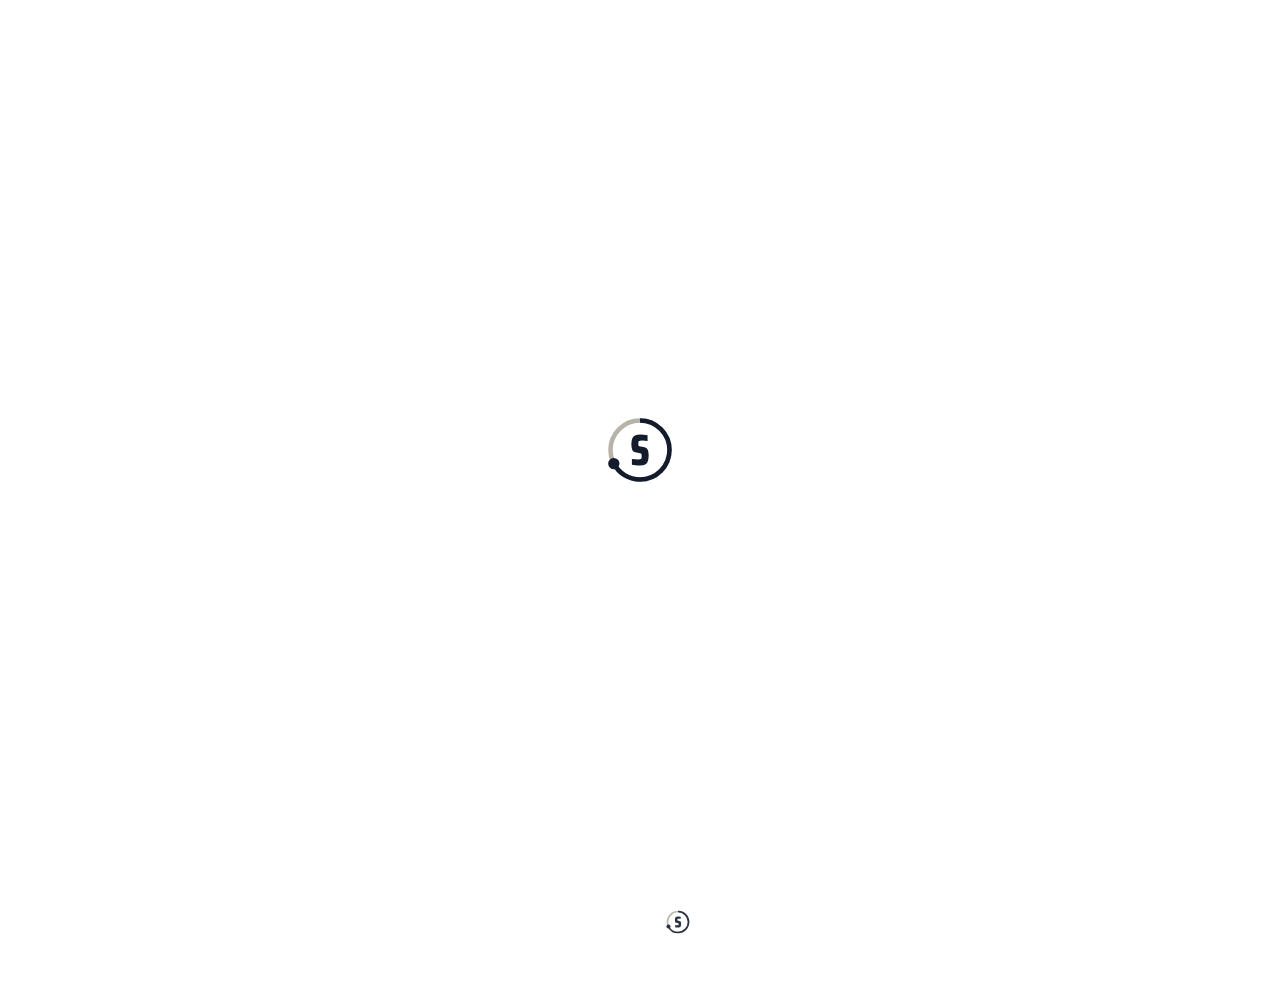
==== commit c4c5a684: "Icona animata: riempimento all'apertura (app di prova e pagina cliente), caricamento mentre si aspet" ====
--- a/docs/beta/index.html
+++ b/docs/beta/index.html
@@ -916,6 +916,19 @@
   background:url("data:image/svg+xml,%3Csvg xmlns=%22http://www.w3.org/2000/svg%22 viewBox=%220 0 200.00 200.00%22 width=%22200%22 height=%22200%22%3E%3Cg transform=%22translate%28100 100%29 scale%280.9%29 translate%28-100 -100%29%22%3E%3Ccircle cx=%22100%22 cy=%22100%22 r=%2278%22 fill=%22none%22 stroke=%22%23B8B3A9%22 stroke-width=%2212%22/%3E%3Ccircle cx=%22100%22 cy=%22100%22 r=%2278%22 fill=%22none%22 stroke=%22%23131B2C%22 stroke-width=%2212%22 stroke-dasharray=%22333.3 490.1%22 transform=%22rotate%28-90 100 100%29%22/%3E%3Ccircle cx=%2229.42%22 cy=%22133.21%22 r=%2215%22 fill=%22%23131B2C%22/%3E%3Cpath transform=%22translate%2874.07 139.90%29 scale%280.11600 -0.11600%29%22 d=%22M39 10V136Q130 129 178 129Q211 129 227.0 131.5Q243 134 250 143Q257 150 259.0 162.0Q261 174 261 197Q261 230 257.5 244.0Q254 258 242.0 264.5Q230 271 201 276L114 292Q64 300 45.0 348.5Q26 397 26 485Q26 573 52.0 619.0Q78 665 122.0 680.5Q166 696 234 696Q310 696 396 678V552Q345 559 274 559Q240 559 224.0 557.0Q208 555 200 548Q192 542 189.0 529.0Q186 516 186 491Q186 464 188.5 452.0Q191 440 199.5 434.5Q208 429 228 425L310 410Q344 403 367.5 388.5Q391 374 405 337Q421 295 421 220Q421 121 396.5 71.5Q372 22 331.0 7.0Q290 -8 223 -8Q176 -8 126.0 -3.0Q76 2 39 10Z%22 fill=%22%23131B2C%22/%3E%3C/g%3E%3C/svg%3E") center/contain no-repeat}
 :root[data-theme="dark"] .main::after{background-image:url("data:image/svg+xml,%3Csvg xmlns=%22http://www.w3.org/2000/svg%22 viewBox=%220 0 200.00 200.00%22 width=%22200%22 height=%22200%22%3E%3Cg transform=%22translate%28100 100%29 scale%280.9%29 translate%28-100 -100%29%22%3E%3Ccircle cx=%22100%22 cy=%22100%22 r=%2278%22 fill=%22none%22 stroke=%22%232E3850%22 stroke-width=%2212%22/%3E%3Ccircle cx=%22100%22 cy=%22100%22 r=%2278%22 fill=%22none%22 stroke=%22%23F2C200%22 stroke-width=%2212%22 stroke-dasharray=%22333.3 490.1%22 transform=%22rotate%28-90 100 100%29%22/%3E%3Ccircle cx=%2229.42%22 cy=%22133.21%22 r=%2215%22 fill=%22%23F2C200%22/%3E%3Cpath transform=%22translate%2874.07 139.90%29 scale%280.11600 -0.11600%29%22 d=%22M39 10V136Q130 129 178 129Q211 129 227.0 131.5Q243 134 250 143Q257 150 259.0 162.0Q261 174 261 197Q261 230 257.5 244.0Q254 258 242.0 264.5Q230 271 201 276L114 292Q64 300 45.0 348.5Q26 397 26 485Q26 573 52.0 619.0Q78 665 122.0 680.5Q166 696 234 696Q310 696 396 678V552Q345 559 274 559Q240 559 224.0 557.0Q208 555 200 548Q192 542 189.0 529.0Q186 516 186 491Q186 464 188.5 452.0Q191 440 199.5 434.5Q208 429 228 425L310 410Q344 403 367.5 388.5Q391 374 405 337Q421 295 421 220Q421 121 396.5 71.5Q372 22 331.0 7.0Q290 -8 223 -8Q176 -8 126.0 -3.0Q76 2 39 10Z%22 fill=%22%23F5F3EF%22/%3E%3C/g%3E%3C/svg%3E")}
 @media (prefers-color-scheme:dark){:root[data-theme="auto"] .main::after{background-image:url("data:image/svg+xml,%3Csvg xmlns=%22http://www.w3.org/2000/svg%22 viewBox=%220 0 200.00 200.00%22 width=%22200%22 height=%22200%22%3E%3Cg transform=%22translate%28100 100%29 scale%280.9%29 translate%28-100 -100%29%22%3E%3Ccircle cx=%22100%22 cy=%22100%22 r=%2278%22 fill=%22none%22 stroke=%22%232E3850%22 stroke-width=%2212%22/%3E%3Ccircle cx=%22100%22 cy=%22100%22 r=%2278%22 fill=%22none%22 stroke=%22%23F2C200%22 stroke-width=%2212%22 stroke-dasharray=%22333.3 490.1%22 transform=%22rotate%28-90 100 100%29%22/%3E%3Ccircle cx=%2229.42%22 cy=%22133.21%22 r=%2215%22 fill=%22%23F2C200%22/%3E%3Cpath transform=%22translate%2874.07 139.90%29 scale%280.11600 -0.11600%29%22 d=%22M39 10V136Q130 129 178 129Q211 129 227.0 131.5Q243 134 250 143Q257 150 259.0 162.0Q261 174 261 197Q261 230 257.5 244.0Q254 258 242.0 264.5Q230 271 201 276L114 292Q64 300 45.0 348.5Q26 397 26 485Q26 573 52.0 619.0Q78 665 122.0 680.5Q166 696 234 696Q310 696 396 678V552Q345 559 274 559Q240 559 224.0 557.0Q208 555 200 548Q192 542 189.0 529.0Q186 516 186 491Q186 464 188.5 452.0Q191 440 199.5 434.5Q208 429 228 425L310 410Q344 403 367.5 388.5Q391 374 405 337Q421 295 421 220Q421 121 396.5 71.5Q372 22 331.0 7.0Q290 -8 223 -8Q176 -8 126.0 -3.0Q76 2 39 10Z%22 fill=%22%23F5F3EF%22/%3E%3C/g%3E%3C/svg%3E")}}
+
+/* icona animata: "caricamento" mentre si aspetta, "riempimento" una volta all'apertura */
+.loading::before{border:0!important;border-radius:0!important;width:18px!important;height:18px!important;animation:none!important;background:url("data:image/svg+xml,%3Csvg xmlns=%22http://www.w3.org/2000/svg%22 viewBox=%220 0 200.00 200.00%22%3E%3Cg transform=%22translate%28100 100%29 scale%280.9%29 translate%28-100 -100%29%22%3E%3Ccircle cx=%22100%22 cy=%22100%22 r=%2278%22 fill=%22none%22 stroke=%22%23B8B3A9%22 stroke-width=%2212%22/%3E%3Cg%3E%3Ccircle cx=%22100%22 cy=%22100%22 r=%2278%22 fill=%22none%22 stroke=%22%23131B2C%22 stroke-width=%2212%22 stroke-dasharray=%22333.3 490.1%22 transform=%22rotate%28-90 100 100%29%22/%3E%3Ccircle cx=%2229.42%22 cy=%22133.21%22 r=%2215%22 fill=%22%23131B2C%22/%3E%3CanimateTransform attributeName=%22transform%22 type=%22rotate%22 from=%220 100 100%22 to=%22360 100 100%22 dur=%221.4s%22 repeatCount=%22indefinite%22/%3E%3C/g%3E%3Cpath transform=%22translate%2874.07 139.90%29 scale%280.11600 -0.11600%29%22 d=%22M39 10V136Q130 129 178 129Q211 129 227.0 131.5Q243 134 250 143Q257 150 259.0 162.0Q261 174 261 197Q261 230 257.5 244.0Q254 258 242.0 264.5Q230 271 201 276L114 292Q64 300 45.0 348.5Q26 397 26 485Q26 573 52.0 619.0Q78 665 122.0 680.5Q166 696 234 696Q310 696 396 678V552Q345 559 274 559Q240 559 224.0 557.0Q208 555 200 548Q192 542 189.0 529.0Q186 516 186 491Q186 464 188.5 452.0Q191 440 199.5 434.5Q208 429 228 425L310 410Q344 403 367.5 388.5Q391 374 405 337Q421 295 421 220Q421 121 396.5 71.5Q372 22 331.0 7.0Q290 -8 223 -8Q176 -8 126.0 -3.0Q76 2 39 10Z%22 fill=%22%23131B2C%22/%3E%3C/g%3E%3C/svg%3E") center/contain no-repeat}
+.bar .ibtn.spin svg{display:none}
+.bar .ibtn.spin{background:url("data:image/svg+xml,%3Csvg xmlns=%22http://www.w3.org/2000/svg%22 viewBox=%220 0 200.00 200.00%22%3E%3Cg transform=%22translate%28100 100%29 scale%280.9%29 translate%28-100 -100%29%22%3E%3Ccircle cx=%22100%22 cy=%22100%22 r=%2278%22 fill=%22none%22 stroke=%22%232E3850%22 stroke-width=%2212%22/%3E%3Cg%3E%3Ccircle cx=%22100%22 cy=%22100%22 r=%2278%22 fill=%22none%22 stroke=%22%23F2C200%22 stroke-width=%2212%22 stroke-dasharray=%22333.3 490.1%22 transform=%22rotate%28-90 100 100%29%22/%3E%3Ccircle cx=%2229.42%22 cy=%22133.21%22 r=%2215%22 fill=%22%23F2C200%22/%3E%3CanimateTransform attributeName=%22transform%22 type=%22rotate%22 from=%220 100 100%22 to=%22360 100 100%22 dur=%221.4s%22 repeatCount=%22indefinite%22/%3E%3C/g%3E%3Cpath transform=%22translate%2874.07 139.90%29 scale%280.11600 -0.11600%29%22 d=%22M39 10V136Q130 129 178 129Q211 129 227.0 131.5Q243 134 250 143Q257 150 259.0 162.0Q261 174 261 197Q261 230 257.5 244.0Q254 258 242.0 264.5Q230 271 201 276L114 292Q64 300 45.0 348.5Q26 397 26 485Q26 573 52.0 619.0Q78 665 122.0 680.5Q166 696 234 696Q310 696 396 678V552Q345 559 274 559Q240 559 224.0 557.0Q208 555 200 548Q192 542 189.0 529.0Q186 516 186 491Q186 464 188.5 452.0Q191 440 199.5 434.5Q208 429 228 425L310 410Q344 403 367.5 388.5Q391 374 405 337Q421 295 421 220Q421 121 396.5 71.5Q372 22 331.0 7.0Q290 -8 223 -8Q176 -8 126.0 -3.0Q76 2 39 10Z%22 fill=%22%23F5F3EF%22/%3E%3C/g%3E%3C/svg%3E") center/22px no-repeat}
+.splash{position:fixed;inset:0;z-index:80;display:grid;place-items:center;background:#FFFFFF;transition:opacity .35s ease}
+.splash img{width:84px;height:84px}
+.splash.out{opacity:0;pointer-events:none}
+@media (prefers-reduced-motion:reduce){
+  .loading::before,.bar .ibtn.spin{background-image:url("data:image/svg+xml,%3Csvg xmlns=%22http://www.w3.org/2000/svg%22 viewBox=%220 0 200.00 200.00%22 width=%22200%22 height=%22200%22%3E%3Cg transform=%22translate%28100 100%29 scale%280.9%29 translate%28-100 -100%29%22%3E%3Ccircle cx=%22100%22 cy=%22100%22 r=%2278%22 fill=%22none%22 stroke=%22%23B8B3A9%22 stroke-width=%2212%22/%3E%3Ccircle cx=%22100%22 cy=%22100%22 r=%2278%22 fill=%22none%22 stroke=%22%23131B2C%22 stroke-width=%2212%22 stroke-dasharray=%22333.3 490.1%22 transform=%22rotate%28-90 100 100%29%22/%3E%3Ccircle cx=%2229.42%22 cy=%22133.21%22 r=%2215%22 fill=%22%23131B2C%22/%3E%3Cpath transform=%22translate%2874.07 139.90%29 scale%280.11600 -0.11600%29%22 d=%22M39 10V136Q130 129 178 129Q211 129 227.0 131.5Q243 134 250 143Q257 150 259.0 162.0Q261 174 261 197Q261 230 257.5 244.0Q254 258 242.0 264.5Q230 271 201 276L114 292Q64 300 45.0 348.5Q26 397 26 485Q26 573 52.0 619.0Q78 665 122.0 680.5Q166 696 234 696Q310 696 396 678V552Q345 559 274 559Q240 559 224.0 557.0Q208 555 200 548Q192 542 189.0 529.0Q186 516 186 491Q186 464 188.5 452.0Q191 440 199.5 434.5Q208 429 228 425L310 410Q344 403 367.5 388.5Q391 374 405 337Q421 295 421 220Q421 121 396.5 71.5Q372 22 331.0 7.0Q290 -8 223 -8Q176 -8 126.0 -3.0Q76 2 39 10Z%22 fill=%22%23131B2C%22/%3E%3C/g%3E%3C/svg%3E")}
+  .bar .ibtn.spin{background-image:url("data:image/svg+xml,%3Csvg xmlns=%22http://www.w3.org/2000/svg%22 viewBox=%220 0 200.00 200.00%22 width=%22200%22 height=%22200%22%3E%3Cg transform=%22translate%28100 100%29 scale%280.9%29 translate%28-100 -100%29%22%3E%3Ccircle cx=%22100%22 cy=%22100%22 r=%2278%22 fill=%22none%22 stroke=%22%232E3850%22 stroke-width=%2212%22/%3E%3Ccircle cx=%22100%22 cy=%22100%22 r=%2278%22 fill=%22none%22 stroke=%22%23F2C200%22 stroke-width=%2212%22 stroke-dasharray=%22333.3 490.1%22 transform=%22rotate%28-90 100 100%29%22/%3E%3Ccircle cx=%2229.42%22 cy=%22133.21%22 r=%2215%22 fill=%22%23F2C200%22/%3E%3Cpath transform=%22translate%2874.07 139.90%29 scale%280.11600 -0.11600%29%22 d=%22M39 10V136Q130 129 178 129Q211 129 227.0 131.5Q243 134 250 143Q257 150 259.0 162.0Q261 174 261 197Q261 230 257.5 244.0Q254 258 242.0 264.5Q230 271 201 276L114 292Q64 300 45.0 348.5Q26 397 26 485Q26 573 52.0 619.0Q78 665 122.0 680.5Q166 696 234 696Q310 696 396 678V552Q345 559 274 559Q240 559 224.0 557.0Q208 555 200 548Q192 542 189.0 529.0Q186 516 186 491Q186 464 188.5 452.0Q191 440 199.5 434.5Q208 429 228 425L310 410Q344 403 367.5 388.5Q391 374 405 337Q421 295 421 220Q421 121 396.5 71.5Q372 22 331.0 7.0Q290 -8 223 -8Q176 -8 126.0 -3.0Q76 2 39 10Z%22 fill=%22%23F5F3EF%22/%3E%3C/g%3E%3C/svg%3E")}
+  .splash{display:none}
+}
 </style>
 </head><body>
 <header class="bar gut">
@@ -975,6 +988,7 @@
 </nav>
 <div class="sheet" id="sheet" hidden></div>
 <div class="toast" id="toast" role="status" hidden></div>
+<div class="splash" id="splash" aria-hidden="true"><img src="data:image/svg+xml,%3Csvg xmlns=%22http://www.w3.org/2000/svg%22 viewBox=%220 0 200.00 200.00%22%3E%3Cg transform=%22translate%28100 100%29 scale%280.9%29 translate%28-100 -100%29%22%3E%3Ccircle cx=%22100%22 cy=%22100%22 r=%2278%22 fill=%22none%22 stroke=%22%23B8B3A9%22 stroke-width=%2212%22/%3E%3Ccircle cx=%22100%22 cy=%22100%22 r=%2278%22 fill=%22none%22 stroke=%22%23131B2C%22 stroke-width=%2212%22 stroke-dasharray=%22333.3 490.1%22 transform=%22rotate%28-90 100 100%29%22%3E%3Canimate attributeName=%22stroke-dasharray%22 from=%220 490.1%22 to=%22333.3 490.1%22 dur=%221.6s%22 fill=%22freeze%22 calcMode=%22spline%22 keyTimes=%220;1%22 keySplines=%22.3 .7 .2 1%22/%3E%3C/circle%3E%3Cg%3E%3Ccircle cx=%2229.42%22 cy=%22133.21%22 r=%2215%22 fill=%22%23131B2C%22/%3E%3CanimateTransform attributeName=%22transform%22 type=%22rotate%22 from=%22-244.8 100 100%22 to=%220 100 100%22 dur=%221.6s%22 fill=%22freeze%22 calcMode=%22spline%22 keyTimes=%220;1%22 keySplines=%22.3 .7 .2 1%22/%3E%3C/g%3E%3Cpath transform=%22translate%2874.07 139.90%29 scale%280.11600 -0.11600%29%22 d=%22M39 10V136Q130 129 178 129Q211 129 227.0 131.5Q243 134 250 143Q257 150 259.0 162.0Q261 174 261 197Q261 230 257.5 244.0Q254 258 242.0 264.5Q230 271 201 276L114 292Q64 300 45.0 348.5Q26 397 26 485Q26 573 52.0 619.0Q78 665 122.0 680.5Q166 696 234 696Q310 696 396 678V552Q345 559 274 559Q240 559 224.0 557.0Q208 555 200 548Q192 542 189.0 529.0Q186 516 186 491Q186 464 188.5 452.0Q191 440 199.5 434.5Q208 429 228 425L310 410Q344 403 367.5 388.5Q391 374 405 337Q421 295 421 220Q421 121 396.5 71.5Q372 22 331.0 7.0Q290 -8 223 -8Q176 -8 126.0 -3.0Q76 2 39 10Z%22 fill=%22%23131B2C%22/%3E%3C/g%3E%3C/svg%3E" alt=""></div>
 
 <script>
 /* Lettore delle schede per la pagina cliente e per l'app del coach.
@@ -2908,6 +2922,9 @@
 
 /* ================= avvio ================= */
 const MARK=document.querySelector(".brand svg").innerHTML;
+// apertura: l'icona si riempie una volta, poi lo schermo iniziale sfuma (al massimo 1,9 s)
+function hideSplash(){const sp=document.getElementById("splash");if(!sp||sp.classList.contains("out"))return;sp.classList.add("out");setTimeout(()=>sp.remove(),400)}
+setTimeout(hideSplash,1900);
 async function boot(){
   if(S.mode==="app"){
     const hm=location.hash.match(/collega=([^&]+)/);
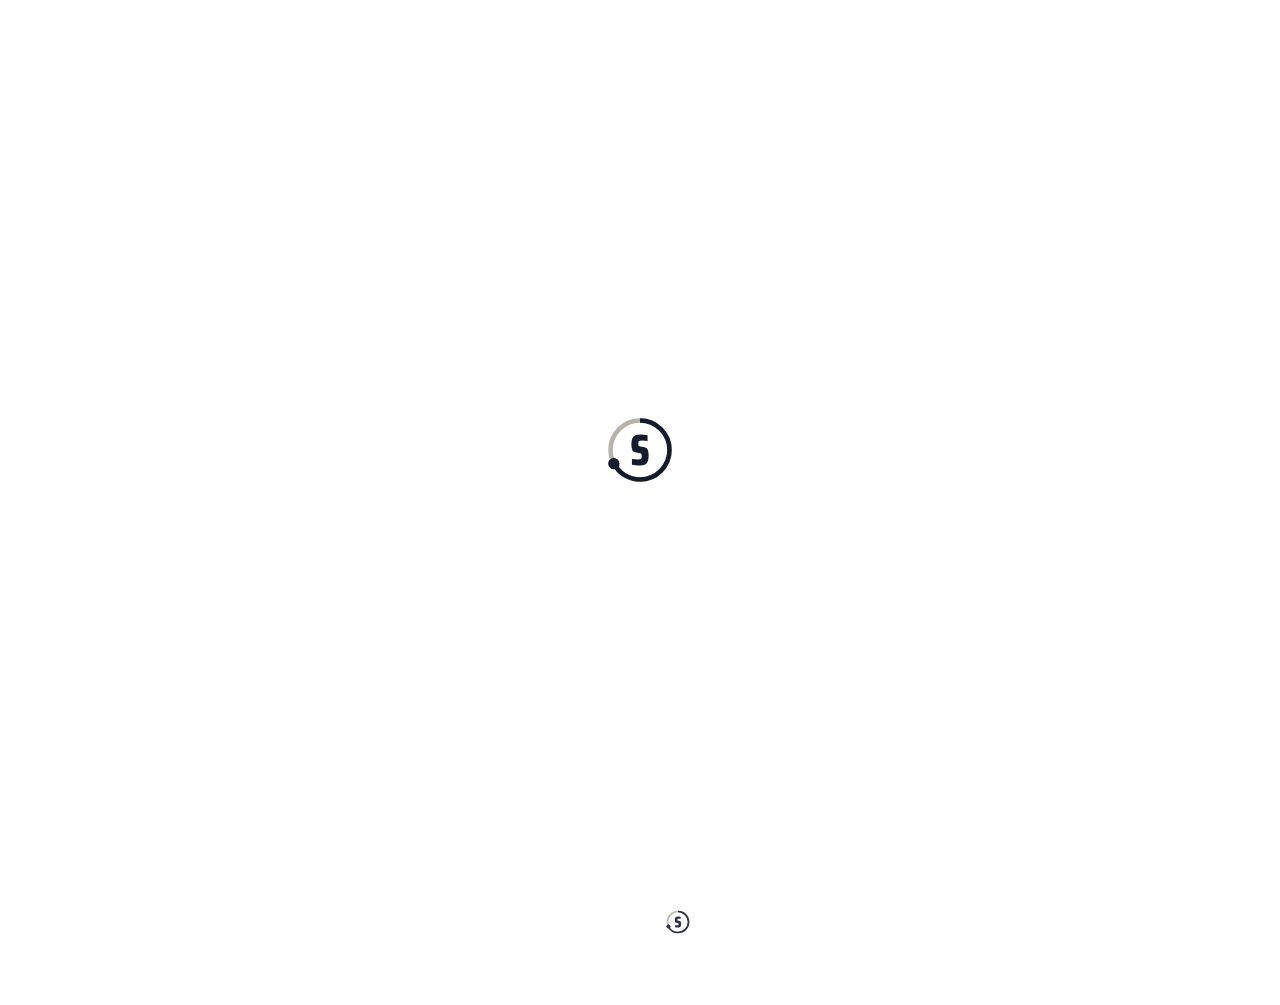
==== commit 74943208: "App di prova 3.4: Calendario delle scadenze delle schede (voce nella barra di sinistra, link da Oggi" ====
--- a/docs/beta/index.html
+++ b/docs/beta/index.html
@@ -929,6 +929,93 @@
   .bar .ibtn.spin{background-image:url("data:image/svg+xml,%3Csvg xmlns=%22http://www.w3.org/2000/svg%22 viewBox=%220 0 200.00 200.00%22 width=%22200%22 height=%22200%22%3E%3Cg transform=%22translate%28100 100%29 scale%280.9%29 translate%28-100 -100%29%22%3E%3Ccircle cx=%22100%22 cy=%22100%22 r=%2278%22 fill=%22none%22 stroke=%22%232E3850%22 stroke-width=%2212%22/%3E%3Ccircle cx=%22100%22 cy=%22100%22 r=%2278%22 fill=%22none%22 stroke=%22%23F2C200%22 stroke-width=%2212%22 stroke-dasharray=%22333.3 490.1%22 transform=%22rotate%28-90 100 100%29%22/%3E%3Ccircle cx=%2229.42%22 cy=%22133.21%22 r=%2215%22 fill=%22%23F2C200%22/%3E%3Cpath transform=%22translate%2874.07 139.90%29 scale%280.11600 -0.11600%29%22 d=%22M39 10V136Q130 129 178 129Q211 129 227.0 131.5Q243 134 250 143Q257 150 259.0 162.0Q261 174 261 197Q261 230 257.5 244.0Q254 258 242.0 264.5Q230 271 201 276L114 292Q64 300 45.0 348.5Q26 397 26 485Q26 573 52.0 619.0Q78 665 122.0 680.5Q166 696 234 696Q310 696 396 678V552Q345 559 274 559Q240 559 224.0 557.0Q208 555 200 548Q192 542 189.0 529.0Q186 516 186 491Q186 464 188.5 452.0Q191 440 199.5 434.5Q208 429 228 425L310 410Q344 403 367.5 388.5Q391 374 405 337Q421 295 421 220Q421 121 396.5 71.5Q372 22 331.0 7.0Q290 -8 223 -8Q176 -8 126.0 -3.0Q76 2 39 10Z%22 fill=%22%23F5F3EF%22/%3E%3C/g%3E%3C/svg%3E")}
   .splash{display:none}
 }
+
+/* ===== calendario delle scadenze ===== */
+.desk-nav{display:none!important}
+@media (min-width:960px){
+  .desk-nav{display:flex!important}
+  body[data-view="calendario"] .shell{grid-template-columns:minmax(0,1fr)}
+  body[data-view="calendario"] .side{display:none}
+}
+.cal-h{display:flex;align-items:center;gap:10px;flex-wrap:wrap;margin-bottom:10px}
+.cal-h h1{margin:0;font-family:var(--f-d);font-size:22px;font-weight:600;letter-spacing:-.01em;min-width:9.5em}
+.cal-nav{display:flex;align-items:center;gap:4px}
+.cal-nav .ibtn{border:1px solid var(--line);background:var(--surface);color:var(--ink-2)}
+.cal-nav .ibtn svg{width:16px;height:16px}
+.cal-est{margin-left:auto;display:inline-flex;align-items:center;gap:7px;border:1px solid var(--line-2);background:var(--surface);border-radius:99px;padding:4px 11px 4px 6px;font-size:12.5px;font-weight:600;color:var(--ink-2)}
+.cal-est i{width:26px;height:15px;border-radius:99px;background:var(--line-2);position:relative;transition:background .15s}
+.cal-est i::after{content:"";position:absolute;top:2px;left:2px;width:11px;height:11px;border-radius:50%;background:#fff;transition:transform .15s}
+.cal-est[aria-pressed="true"] i{background:var(--y)}
+.cal-est[aria-pressed="true"] i::after{transform:translateX(11px)}
+.cal-sum{display:flex;flex-wrap:wrap;gap:6px 8px;align-items:center;margin-bottom:12px}
+.cal-leg{display:flex;gap:12px;margin-left:auto;font-size:12px}
+.cal-leg span{display:inline-flex;align-items:center;gap:5px}
+.cal{background:var(--surface);border:1px solid var(--line);border-radius:14px;overflow:hidden}
+.cal-r{display:grid;grid-template-columns:minmax(0,3.2fr) repeat(6,minmax(0,.62fr));border-bottom:1px solid var(--line)}
+.cal-r:last-child{border-bottom:0}
+.cal-dn{background:var(--raised);font-size:11px;font-weight:700;letter-spacing:.06em;text-transform:uppercase;color:var(--ink-3)}
+.cal-dn span{padding:7px 10px;border-left:1px solid var(--line)}
+.cal-dn span:first-child{border-left:0;color:var(--ink)}
+.cal-mon{padding:8px 10px 10px;min-height:76px;min-width:0}
+.cal-d{border-left:1px solid var(--line);padding:8px 10px;background:var(--bg-2)}
+.cal-d b,.cm-h b{font-size:13px;font-weight:600;color:var(--ink-3)}
+.cal-d.out b,.cal-mon.out .cm-h b{opacity:.45}
+.cal-d.tdy b,.cal-mon.tdy .cm-h b{display:inline-grid;place-items:center;min-width:24px;height:24px;border-radius:99px;background:var(--ink);color:var(--on-ink);opacity:1}
+.cal-r.cur .cal-mon{box-shadow:inset 3px 0 0 var(--y)}
+.cal-r.busy .cm-n{background:var(--bad-soft);color:var(--bad)}
+.cm-h{display:flex;align-items:center;gap:8px;margin-bottom:6px}
+.cm-h b{font-size:15px;color:var(--ink)}
+.cm-l{display:none}
+.cm-n{margin-left:auto;font-size:11.5px;font-weight:700;padding:1px 8px;border-radius:99px;background:var(--y-soft);color:var(--y-text)}
+.cm-empty{margin:0;font-size:12px;color:var(--ink-3);opacity:.7}
+.cm-list{display:flex;flex-direction:column;gap:4px}
+.ce{display:flex;align-items:center;gap:8px;padding:5px 6px 5px 8px;border-radius:9px;background:var(--bg-2);border:1px solid var(--line)}
+.ce .who{flex:1;min-width:0;border:0;background:none;padding:0;text-align:left;display:flex;flex-direction:column}
+.ce .who b{font-size:13px;font-weight:600;white-space:nowrap;overflow:hidden;text-overflow:ellipsis}
+.ce .who small{font-size:11.5px;color:var(--ink-3);white-space:nowrap;overflow:hidden;text-overflow:ellipsis}
+.ce .who:hover b{text-decoration:underline;text-decoration-color:var(--y)}
+.ce-d{flex:none;width:9px;height:9px;border-radius:50%;background:var(--line-2);display:inline-block}
+.k-late .ce-d,.ce-d.k-late{background:var(--bad)}
+.k-due .ce-d,.ce-d.k-due{background:var(--y)}
+.k-ready .ce-d,.ce-d.k-ready{background:var(--ok);box-shadow:inset 0 0 0 2px var(--ok-soft)}
+.k-done .ce-d,.ce-d.k-done{background:var(--ok)}
+.ce-d.k-est,.k-est .ce-d{background:none;border:1.5px dashed var(--ink-3)}
+.ce.k-late{background:var(--bad-soft);border-color:transparent}
+.ce.k-late small{color:var(--bad)}
+.ce.k-due{background:var(--y-soft);border-color:transparent}
+.ce.k-done,.ce.k-ready{background:var(--surface)}
+.ce.k-done .who b{color:var(--ink-2);font-weight:500}
+.ce.k-est{background:none;border-style:dashed;opacity:.75}
+.ce .mini{padding:2px 8px}
+@media (max-width:959px){
+  .cal-dn,.cal-d{display:none}
+  .cal{background:none;border:0;border-radius:0;display:flex;flex-direction:column;gap:8px}
+  .cal-r{display:block;border:0}
+  .cal-mon{background:var(--surface);border:1px solid var(--line);border-radius:13px;padding:10px 12px;min-height:0}
+  .cal-r.cur .cal-mon{box-shadow:inset 3px 0 0 var(--y),var(--sh)}
+  .cm-h b{display:none}
+  .cm-l{display:inline;font-weight:600;font-size:14px}
+  .cal-mon.out .cm-l{color:var(--ink-3)}
+  .cal-mon.tdy .cm-l::after{content:" · oggi";color:var(--y-text)}
+  .ce{padding:8px 8px 8px 10px}
+  .ce .who small{white-space:normal}
+  .ce .mini{min-height:32px;padding:4px 11px}
+  .cal-leg{margin-left:0;width:100%}
+  .cal-h h1{min-width:0;flex:1}
+}
+.cal-past{display:none}
+.cd-e{display:flex;align-items:center;gap:4px;margin-top:6px;font-size:11.5px;font-weight:600;color:var(--ink-2);white-space:nowrap;overflow:hidden;text-overflow:ellipsis}
+.cd-e.k-done,.cd-e.k-est{font-weight:500;color:var(--ink-3)}
+@media (min-width:960px){
+  .ce.k-done{padding-block:3px}
+  .ce.k-done .who small{display:none}
+}
+@media (max-width:959px){
+  .cal-r.cal-dn{display:none}
+  .cal-mon.tdy .cm-h b{display:none}
+  .cal-past{display:block;width:100%;margin:0 0 8px;border:1px dashed var(--line-2);background:none;border-radius:11px;padding:8px;font-size:13px;font-weight:600;color:var(--ink-2)}
+  .cal:not(.show-past) .cal-r.past{display:none}
+}
 </style>
 </head><body>
 <header class="bar gut">
@@ -980,6 +1067,7 @@
     <button class="rail-toggle" type="button" data-act="rail" aria-label="Chiudi la barra laterale" title="Chiudi o apri la barra"><svg viewBox="0 0 24 24" fill="none" stroke="currentColor" stroke-width="2" stroke-linecap="round" stroke-linejoin="round"><rect x="3" y="4" width="18" height="16" rx="3"/><path d="M9 4v16"/><path class="chev" d="m15.5 9.5-2.5 2.5 2.5 2.5"/></svg></button>
     <span class="rail-brand"><svg class="lg-h" role="img" aria-label="Serkistraining" xmlns="http://www.w3.org/2000/svg" viewBox="0 0 1244.60 271.60"><g transform="translate(-5.20 0)"><path transform="translate(24.00 161.60) scale(0.20000 -0.20000)" d="M39 10V136Q130 129 178 129Q211 129 227.0 131.5Q243 134 250 143Q257 150 259.0 162.0Q261 174 261 197Q261 230 257.5 244.0Q254 258 242.0 264.5Q230 271 201 276L114 292Q64 300 45.0 348.5Q26 397 26 485Q26 573 52.0 619.0Q78 665 122.0 680.5Q166 696 234 696Q310 696 396 678V552Q345 559 274 559Q240 559 224.0 557.0Q208 555 200 548Q192 542 189.0 529.0Q186 516 186 491Q186 464 188.5 452.0Q191 440 199.5 434.5Q208 429 228 425L310 410Q344 403 367.5 388.5Q391 374 405 337Q421 295 421 220Q421 121 396.5 71.5Q372 22 331.0 7.0Q290 -8 223 -8Q176 -8 126.0 -3.0Q76 2 39 10Z" fill="#F5F3EF"/><path transform="translate(115.20 161.60) scale(0.20000 -0.20000)" d="M46 0V688H389V551H206V416H364V279H206V137H389V0Z" fill="#F5F3EF"/><path transform="translate(202.00 161.60) scale(0.20000 -0.20000)" d="M318 0 257 232H206V0H46V688H288Q363 688 402.0 663.0Q441 638 454.0 590.0Q467 542 467 460Q467 384 454.5 335.5Q442 287 404 262L483 0ZM307 459Q307 505 303.5 523.0Q300 541 288.5 546.5Q277 552 248 552H206V365H248Q277 365 288.0 370.5Q299 376 303.0 394.5Q307 413 307 459Z" fill="#F5F3EF"/><path transform="translate(303.80 161.60) scale(0.20000 -0.20000)" d="M325 0 230 279H206V0H46V688H206V419H230L328 688H494L356 359L496 0Z" fill="#F5F3EF"/><path transform="translate(405.80 161.60) scale(0.20000 -0.20000)" d="M46 0V688H206V0Z" fill="#F5F3EF"/><path transform="translate(458.00 161.60) scale(0.20000 -0.20000)" d="M39 10V136Q130 129 178 129Q211 129 227.0 131.5Q243 134 250 143Q257 150 259.0 162.0Q261 174 261 197Q261 230 257.5 244.0Q254 258 242.0 264.5Q230 271 201 276L114 292Q64 300 45.0 348.5Q26 397 26 485Q26 573 52.0 619.0Q78 665 122.0 680.5Q166 696 234 696Q310 696 396 678V552Q345 559 274 559Q240 559 224.0 557.0Q208 555 200 548Q192 542 189.0 529.0Q186 516 186 491Q186 464 188.5 452.0Q191 440 199.5 434.5Q208 429 228 425L310 410Q344 403 367.5 388.5Q391 374 405 337Q421 295 421 220Q421 121 396.5 71.5Q372 22 331.0 7.0Q290 -8 223 -8Q176 -8 126.0 -3.0Q76 2 39 10Z" fill="#F5F3EF"/><path transform="translate(549.20 161.60) scale(0.20000 -0.20000)" d="M177 0V634H19V688H394V634H236V0Z" fill="#B8B3A9"/><path transform="translate(633.80 161.60) scale(0.20000 -0.20000)" d="M386 0 296 284H277H133V0H74V688H282Q351 688 385.0 662.0Q419 636 428.5 594.0Q438 552 438 486Q438 409 422.5 361.5Q407 314 354 295L449 0ZM379 486Q379 542 372.5 572.0Q366 602 343.0 618.5Q320 635 270 635H133V336H268Q318 336 341.5 353.0Q365 370 372.0 400.5Q379 431 379 486Z" fill="#B8B3A9"/><path transform="translate(734.60 161.60) scale(0.20000 -0.20000)" d="M411 0 357 203H134L81 0H21L210 688H283L472 0ZM248 608H243L149 255H342Z" fill="#B8B3A9"/><path transform="translate(835.20 161.60) scale(0.20000 -0.20000)" d="M78 0V688H136V0Z" fill="#B8B3A9"/><path transform="translate(880.00 161.60) scale(0.20000 -0.20000)" d="M395 0 135 559H131V0H75V688H138L395 134H399V688H456V0Z" fill="#B8B3A9"/><path transform="translate(988.00 161.60) scale(0.20000 -0.20000)" d="M78 0V688H136V0Z" fill="#B8B3A9"/><path transform="translate(1032.80 161.60) scale(0.20000 -0.20000)" d="M395 0 135 559H131V0H75V688H138L395 134H399V688H456V0Z" fill="#B8B3A9"/><path transform="translate(1140.80 161.60) scale(0.20000 -0.20000)" d="M253 307V359H425V10Q389 2 345.5 -3.0Q302 -8 267 -8Q177 -8 134.0 18.0Q91 44 74.0 116.5Q57 189 57 344Q57 497 73.5 569.5Q90 642 133.5 669.0Q177 696 268 696Q307 696 350.5 690.5Q394 685 423 677V628Q393 634 356.0 638.5Q319 643 295 643Q211 643 177.0 627.5Q143 612 129.5 552.0Q116 492 116 344Q116 208 126.0 148.0Q136 88 166.5 66.0Q197 44 267 44Q292 44 320.5 47.0Q349 50 367 54V307Z" fill="#B8B3A9"/><rect x="29.20" y="215.60" width="1196.60" height="16.00" fill="#2E3850"/><rect x="29.20" y="215.60" width="813.69" height="16.00" fill="#F2C200"/><circle cx="842.89" cy="223.60" r="24.00" fill="#F2C200"/></g></svg></span><span class="rail-icon"><svg class="lg-i" role="img" aria-label="Serkistraining" xmlns="http://www.w3.org/2000/svg" viewBox="0 0 200.00 200.00"><g transform="translate(100 100) scale(0.9) translate(-100 -100)"><circle cx="100" cy="100" r="78" fill="none" stroke="#2E3850" stroke-width="12"/><circle cx="100" cy="100" r="78" fill="none" stroke="#F2C200" stroke-width="12" stroke-dasharray="333.3 490.1" transform="rotate(-90 100 100)"/><circle cx="29.42" cy="133.21" r="15" fill="#F2C200"/><path transform="translate(74.07 139.90) scale(0.11600 -0.11600)" d="M39 10V136Q130 129 178 129Q211 129 227.0 131.5Q243 134 250 143Q257 150 259.0 162.0Q261 174 261 197Q261 230 257.5 244.0Q254 258 242.0 264.5Q230 271 201 276L114 292Q64 300 45.0 348.5Q26 397 26 485Q26 573 52.0 619.0Q78 665 122.0 680.5Q166 696 234 696Q310 696 396 678V552Q345 559 274 559Q240 559 224.0 557.0Q208 555 200 548Q192 542 189.0 529.0Q186 516 186 491Q186 464 188.5 452.0Q191 440 199.5 434.5Q208 429 228 425L310 410Q344 403 367.5 388.5Q391 374 405 337Q421 295 421 220Q421 121 396.5 71.5Q372 22 331.0 7.0Q290 -8 223 -8Q176 -8 126.0 -3.0Q76 2 39 10Z" fill="#F5F3EF"/></g></svg></span>
     <button class="tb" type="button" data-go="oggi" id="tb-oggi"><svg viewBox="0 0 24 24" fill="none" stroke="currentColor" stroke-width="2"><rect x="3" y="5" width="18" height="16" rx="3"/><path d="M3 10h18M8 3v4M16 3v4"/></svg><span>Oggi</span></button>
+    <button class="tb desk-nav" type="button" data-go="calendario" id="tb-calendario"><svg viewBox="0 0 24 24" fill="none" stroke="currentColor" stroke-width="2"><rect x="3" y="5" width="18" height="16" rx="3"/><path d="M3 10h18M8 3v4M16 3v4"/><g fill="currentColor" stroke="none"><circle cx="8" cy="14" r="1.3"/><circle cx="12" cy="14" r="1.3"/><circle cx="16" cy="14" r="1.3"/><circle cx="8" cy="17.5" r="1.3"/><circle cx="12" cy="17.5" r="1.3"/></g></svg><span>Calendario</span></button>
     <button class="tb" type="button" data-go="atleti" id="tb-atleti"><svg viewBox="0 0 24 24" fill="none" stroke="currentColor" stroke-width="2"><circle cx="9" cy="8" r="3.5"/><path d="M2.5 20c.8-3.6 3.4-5.5 6.5-5.5s5.7 1.9 6.5 5.5M16 4.8a3.4 3.4 0 0 1 0 6.4M18 14.8c1.9.7 3.1 2.4 3.5 5.2"/></svg><span>Atleti</span></button>
     <button class="tb plus" type="button" data-go="nuovo" id="tb-nuovo"><span class="pl"><svg viewBox="0 0 24 24" fill="none" stroke="currentColor" stroke-width="2.6"><path d="M12 5v14M5 12h14"/></svg></span><span>Nuovo</span></button>
     <button class="tb" type="button" data-go="feedback" id="tb-feedback"><svg viewBox="0 0 24 24" fill="none" stroke="currentColor" stroke-width="2" stroke-linejoin="round"><path d="M4 5h16v11H9l-5 4z"/></svg><span>Feedback</span><b class="badge" id="fbbadge" hidden></b></button>
@@ -1177,7 +1265,7 @@
 
 (function(){
 "use strict";
-const VERSION="3.3";
+const VERSION="3.4";
 const NOTES_ID="1jzW0uELNty_8Dx0AWhwJXzg7YObm6Nr_fYbNlP0Z3mo";
 const NOTES_URL="https://docs.google.com/spreadsheets/d/"+NOTES_ID+"/edit";
 const DS_COACH="collection://264112d7-0f3d-80c1-9340-000bfe370a29";
@@ -1212,7 +1300,7 @@
   mode:IN_CLAUDE?"claude":"app",adapter:null,cfg:null,
   athletes:[],sheets:{},notes:[],notesState:"idle",notesErr:null,
   files:{},tests:{},bodies:{},hist:{},ai:{},alt:{},sessSel:{},pickTab:{},
-  view:"oggi",sel:null,tab:"panoramica",prev:"oggi",fbf:"tutti",todoAll:false,oggiTab:store.get("oggiTab","s"),oggiFbf:"tutto",menu:false,fbPrevSeen:null,
+  view:"oggi",calM:null,sel:null,tab:"panoramica",prev:"oggi",fbf:"tutti",todoAll:false,oggiTab:store.get("oggiTab","s"),oggiFbf:"tutto",menu:false,fbPrevSeen:null,
   filter:{sede:"all",stato:"attivi",focus:null,q:""},sort:"urgenza",
   load:{state:"idle",err:null,at:null},edit:null,editErr:null,saving:false,
   templates:null,tplErr:null,nSchema:null,nSchemaErr:null,nSchemaLoading:false,nuovo:null,created:null,creating:false,createErr:null,
@@ -2145,7 +2233,7 @@
     t=(ok<tot?"Schede "+ok+"/"+tot+" · ":"")+(s.at?"Agg. "+p2(s.at.getHours())+":"+p2(s.at.getMinutes()):"")}
   el.textContent=t;
   const rb=$("#refresh");rb.classList.toggle("spin",s.state==="loading"||scanning);rb.disabled=!S.adapter;
-  ["oggi","atleti","nuovo","feedback","impostazioni"].forEach(k=>{const b=$("#tb-"+k);if(b)b.setAttribute("aria-current",S.view===k||(k==="atleti"&&S.view==="atleta"&&S.prev!=="oggi"&&S.prev!=="feedback")||(k===S.prev&&S.view==="atleta"&&k!=="atleti")?"page":"false")});
+  ["oggi","calendario","atleti","nuovo","feedback","impostazioni"].forEach(k=>{const b=$("#tb-"+k);if(b)b.setAttribute("aria-current",S.view===k||(k==="atleti"&&S.view==="atleta"&&!["oggi","feedback","calendario"].includes(S.prev))||(k===S.prev&&S.view==="atleta"&&k!=="atleti")?"page":"false")});
   const nb=fbNewCount(),bd=$("#fbbadge");if(bd){bd.hidden=!nb;bd.textContent=nb>9?"9+":String(nb)}
   const sa=S.view==="atleta"?byId(S.sel):null;$("#crumb").textContent=sa?sa.name:"";
   $("#menubtn").hidden=!sa;
@@ -2195,6 +2283,7 @@
   if(S.view==="nuovo"){m.innerHTML=viewNuovo();return}
   if(S.view==="impostazioni"){m.innerHTML=viewImpostazioni();return}
   if(S.view==="feedback"){m.innerHTML=viewFeedback();return}
+  if(S.view==="calendario"){m.innerHTML=viewCalendario();return}
   if(S.view==="atleti"){m.innerHTML=`<div class="pick"><p>Scegli un atleta dall'elenco.</p><p class="mut">Le cose da fare di oggi sono nella pagina <button class="lnk" type="button" data-go="oggi">Oggi</button>.</p></div>`;return}
   m.innerHTML=viewOggi();
 }
@@ -2256,7 +2345,7 @@
   h+=`<section class="obox o-sch" aria-label="Schede"><div class="oh">${ic("scheda")}<h2>Schede</h2><span class="ocnt">${B.fare.length} da fare</span></div><div class="ocols"><div>`+
     oSub("Da fare ora",B.fare.length)+oList(B.fare.slice(0,max),"Niente da preparare adesso.")+(B.fare.length>max?`<button class="omore" type="button" data-act="todo-all">Mostra tutte (${B.fare.length})</button>`:"")+
     `</div><div>`+oSub("In arrivo · prossima settimana",B.arrivo.length)+oList(B.arrivo,"Nessuna scheda alla penultima settimana.")+
-    (B.attesa.length?oSub("In attesa",B.attesa.length)+oList(B.attesa,""):"")+`</div></div></section>`;
+    (B.attesa.length?oSub("In attesa",B.attesa.length)+oList(B.attesa,""):"")+`</div></div><button class="omore" type="button" data-go="calendario">Calendario delle scadenze</button></section>`;
   // Feedback
   const showG=ff!=="nuovi",showR=ff!=="guarda",recL=ff==="nuovi"?rec.filter(x=>x.isNew):rec;
   h+=`<section class="obox o-fb" aria-label="Feedback"><div class="oh">${ic("fb")}<h2>Feedback</h2>${hasFb&&nNew?`<span class="ocnt">${nNew} nuov${nNew===1?"o":"i"}</span>`:""}</div>`+
@@ -2267,6 +2356,71 @@
   h+=`</div>`;
   const ok=act.filter(a=>bucket(a)==="corso");
   if(ok.length)h+=`<div class="incorso"><span class="lab">In corso · ${ok.length}</span>${ok.sort((x,y)=>x.name.localeCompare(y.name,"it")).map(a=>`<button type="button" data-id="${a.id}">${esc(a.name.split(" ")[0])} ${esc((a.name.split(" ")[1]||"")[0]||"")}. <span class="mut">${a.wk&&a.wk.future?"da "+fd(a.startD):a.wk?(a.src==="vf"?"K":"S")+a.wk.week:"—"}</span></button>`).join("")}</div>`;
+  return h;
+}
+
+/* ---- calendario: scadenze delle schede, raggruppate per lunedì ---- */
+function mondayOf(d){return addDays(d,-((d.getDay()+6)%7))}
+const CAL_K={late:0,due:1,ready:2,done:3,est:4};
+// Per ogni atleta attivo con data di inizio e durata: scheda partita, scheda nuova già pronta,
+// prossima scadenza (giorno dopo la fine), poi le scadenze stimate con la stessa durata.
+function calEvents(){
+  const ev=[],none=[],t=today(),horizon=addDays(t,400);
+  S.athletes.filter(a=>a.active).forEach(a=>{
+    if(!a.startD||!a.dur){none.push({a,why:!a.startD?"data di inizio mancante":"durata mancante"});return}
+    const push=(d,k,x)=>ev.push(Object.assign({a,d,mon:mondayOf(d),k},x||{}));
+    if(a.runD&&a.runD<=t)push(a.runD,"done");
+    push(a.startD,a.startD<=t?"done":"ready");
+    const due=addDays(a.startD,a.dur*7);
+    push(due,due<t?"late":"due");
+    for(let d=addDays(due,a.dur*7);d<=horizon;d=addDays(d,a.dur*7))push(d,"est");
+  });
+  ev.sort((x,y)=>CAL_K[x.k]-CAL_K[y.k]||x.a.name.localeCompare(y.a.name,"it"));
+  return{ev,none};
+}
+function calText(e){
+  const t=today(),day=e.d.getDay()!==1?" · "+GIORNI[e.d.getDay()].slice(0,3)+" "+fd(e.d):"";
+  if(e.k==="late")return"In ritardo di "+Math.round((t-e.d)/864e5)+" gg · doveva partire "+fd(e.d);
+  if(e.k==="due")return(+e.d===+t?"Parte oggi":"Da preparare")+day+" · scheda attuale di "+e.a.dur+" sett.";
+  if(e.k==="ready")return"Pronta · parte "+GIORNI[e.d.getDay()].slice(0,3)+" "+fd(e.d);
+  if(e.k==="done")return"Partita"+(day||" "+fd(e.d));
+  return"Stima · se la prossima dura "+e.a.dur+" sett.";
+}
+function calItem(e){
+  const btn=e.k==="late"||e.k==="due"?`<button class="mini pri" type="button" data-new="scheda" data-aid="${e.a.id}" data-ndate="${iso(e.d<nextMonday()?nextMonday():e.d)}">Prepara</button>`:"";
+  return`<div class="ce k-${e.k}"><i class="ce-d" aria-hidden="true"></i><button class="who" type="button" data-id="${e.a.id}" title="${esc(calText(e))}"><b>${esc(e.a.name)}</b><small>${esc(calText(e))}</small></button>${btn}</div>`;
+}
+function viewCalendario(){
+  const t=today(),m0=S.calM||new Date(t.getFullYear(),t.getMonth(),1),y=m0.getFullYear(),mo=m0.getMonth();
+  const head=`<div class="o-head"><h1>Calendario</h1></div>`;
+  if(!S.athletes.length)return head+(S.load.state==="error"?`<div class="notice err">${esc(errText(S.load.err,S.mode==="claude"?"Notion":"Il backend"))}<br><button class="btn sm" type="button" data-act="reload">Riprova</button></div>`:`<p class="loading">Leggo atleti e date…</p>`);
+  const est=store.get("calEst",true),{ev,none}=calEvents(),by={};
+  ev.forEach(e=>{if(e.k==="est"&&!est)return;(by[iso(e.mon)]=by[iso(e.mon)]||[]).push(e)});
+  const todo=e=>e.k==="late"||e.k==="due";
+  const late=ev.filter(e=>e.k==="late"),nm=mondayOf(t)<t?addDays(mondayOf(t),7):t,nextL=(by[iso(nm)]||[]).filter(todo);
+  const curL=(by[iso(mondayOf(t))]||[]).filter(todo).filter(e=>e.k!=="late");
+  let h=`<div class="cal-h"><h1>${MESI[mo].replace(/^./,c=>c.toUpperCase())} ${y}</h1>
+    <div class="cal-nav"><button class="ibtn" type="button" data-act="cal-prev" aria-label="Mese prima"><svg viewBox="0 0 24 24" fill="none" stroke="currentColor" stroke-width="2.2"><path d="M15 5l-7 7 7 7"/></svg></button><button class="mini" type="button" data-act="cal-today">Oggi</button><button class="ibtn" type="button" data-act="cal-next" aria-label="Mese dopo"><svg viewBox="0 0 24 24" fill="none" stroke="currentColor" stroke-width="2.2"><path d="M9 5l7 7-7 7"/></svg></button></div>
+    <button class="cal-est" type="button" data-act="cal-est" aria-pressed="${est}"><i></i>Stime</button></div>`;
+  h+=`<div class="cal-sum">`+
+    (late.length?`<span class="pill bad">${late.length} in ritardo</span>`:"")+
+    (curL.length?`<span class="pill warn">Questa settimana: ${curL.length}</span>`:"")+
+    `<span class="pill">Lunedì ${fd(nm)}: ${nextL.length} da preparare</span>`+
+    `<span class="mut cal-leg"><span><i class="ce-d k-due"></i>da fare</span><span><i class="ce-d k-ready"></i>pronta</span><span><i class="ce-d k-done"></i>partita</span>${est?`<span><i class="ce-d k-est"></i>stima</span>`:""}</span></div>`;
+  const last=new Date(y,mo+1,0),DN=["Lun","Mar","Mer","Gio","Ven","Sab","Dom"];
+  const past=w=>w<mondayOf(t)&&!(by[iso(w)]||[]).some(e=>e.k==="late");
+  let nPast=0;for(let w=mondayOf(m0);w<=last;w=addDays(w,7))if(past(w))nPast++;
+  if(nPast)h+=`<button class="cal-past" type="button" data-act="cal-past">${S.calPast?"Nascondi":"Mostra"} le settimane passate (${nPast})</button>`;
+  h+=`<div class="cal${S.calPast?" show-past":""}"><div class="cal-r cal-dn">${DN.map(d=>`<span>${d}</span>`).join("")}</div>`;
+  for(let w=mondayOf(m0);w<=last;w=addDays(w,7)){
+    const L=by[iso(w)]||[],n=L.filter(todo).length,cur=+w===+mondayOf(t),out=w.getMonth()!==mo;
+    h+=`<div class="cal-r${cur?" cur":""}${past(w)?" past":""}${n>=5?" busy":""}"><div class="cal-mon${out?" out":""}${+w===+t?" tdy":""}"><div class="cm-h"><b>${w.getDate()}</b><span class="cm-l">${GIORNI[1].replace(/^./,c=>c.toUpperCase())} ${w.getDate()} ${MESI[w.getMonth()]}</span>${n?`<span class="cm-n">${n} da fare</span>`:""}</div>`+
+      (L.length?`<div class="cm-list">${L.map(calItem).join("")}</div>`:`<p class="cm-empty">Nessuna scadenza</p>`)+`</div>`;
+    for(let i=1;i<7;i++){const d=addDays(w,i),on=L.filter(e=>+e.d===+d);h+=`<div class="cal-d${d.getMonth()!==mo?" out":""}${+d===+t?" tdy":""}"><b>${d.getDate()}</b>${on.map(e=>`<span class="cd-e k-${e.k}" title="${esc(e.a.name+" · "+calText(e))}"><i class="ce-d"></i>${esc(e.a.name.split(" ")[0])}</span>`).join("")}</div>`}
+    h+=`</div>`;
+  }
+  h+=`</div>`;
+  if(none.length)h+=`<div class="incorso"><span class="lab">Senza scadenza · ${none.length}</span>${none.sort((x,y)=>x.a.name.localeCompare(y.a.name,"it")).map(x=>`<button type="button" data-id="${x.a.id}" title="${esc(x.why)}">${esc(x.a.name)} <span class="mut">${x.a.src==="vf"?"Kineva":esc(x.why)}</span></button>`).join("")}</div>`;
   return h;
 }
 
@@ -2784,7 +2938,7 @@
   const prevSel=S.sel;
   if(h.startsWith("a-")){const a=S.athletes.find(x=>x.slug===h.slice(2));S.view="atleta";S.sel=a?a.id:(S.athletes.length?null:S.sel);
     if(a&&prevSel!==a.id){S.edit=null;S.delArm=null;S.tab=S.jumpTab||"panoramica";S.jumpTab=null;S.clientOpen=false;S.menu=false;if(a.sheetId&&!S.sheets[a.id])loadOneSheet(a,false);if(!silent)window.scrollTo(0,0)}}
-  else if(["oggi","atleti","nuovo","impostazioni","feedback"].includes(h)){if(h!=="nuovo"&&h!=="impostazioni"&&h!=="atleta")S.prev=h;if(h==="feedback"&&S.view!=="feedback")markFbSeen();S.view=h;if(h==="atleti")S.sel=null}
+  else if(["oggi","atleti","nuovo","impostazioni","feedback","calendario"].includes(h)){if(h!=="nuovo"&&h!=="impostazioni"&&h!=="atleta")S.prev=h;if(h==="feedback"&&S.view!=="feedback")markFbSeen();S.view=h;if(h==="atleti")S.sel=null}
   else S.view="oggi";
   if(!silent)render();
 }
@@ -2796,7 +2950,7 @@
   if(S.menu&&ev.target.closest("#sheet")){S.menu=false;setTimeout(renderSheet,0);if(ev.target.id==="sheet")return}
   const t=ev.target.closest("button,[data-id]");if(!t)return;
   const a=byId(S.sel);
-  if(t.dataset.id){const x=byId(t.dataset.id);if(x){if(S.view!=="atleta")S.prev=["oggi","feedback"].includes(S.view)?S.view:"atleti";if(t.dataset.jtab){S.tab=t.dataset.jtab;S.jumpTab=t.dataset.jtab}if(S.view==="atleta"&&S.sel===x.id){render();return}go("a-"+x.slug)}return}
+  if(t.dataset.id){const x=byId(t.dataset.id);if(x){if(S.view!=="atleta")S.prev=["oggi","feedback","calendario"].includes(S.view)?S.view:"atleti";if(t.dataset.jtab){S.tab=t.dataset.jtab;S.jumpTab=t.dataset.jtab}if(S.view==="atleta"&&S.sel===x.id){render();return}go("a-"+x.slug)}return}
   if(t.dataset.go){if(t.dataset.go==="nuovo"){initNuovo("scheda",S.view==="atleta"&&a?a.id:"")}go(t.dataset.go);return}
   if(t.dataset.focus){S.filter.focus=t.dataset.focus;go("atleti");render();return}
   if(t.dataset.fbf){S.fbf=t.dataset.fbf;render();return}
@@ -2804,7 +2958,7 @@
   if(t.dataset.ofbf){S.oggiFbf=t.dataset.ofbf;render();return}
   if(t.dataset.themeset){store.set("theme",t.dataset.themeset);applyTheme(t.dataset.themeset);render();return}
   if(t.dataset.sede){S.filter.sede=t.dataset.sede;savePrefs();render();return}
-  if(t.dataset.new){initNuovo(t.dataset.new,t.dataset.aid||"");go("nuovo");return}
+  if(t.dataset.new){initNuovo(t.dataset.new,t.dataset.aid||"");if(t.dataset.ndate&&S.nuovo.kind==="scheda")S.nuovo.date=t.dataset.ndate;go("nuovo");return}
   if(t.dataset.ncdb&&S.nuovo&&S.nuovo.nc){const nm=S.nuovo.nc.name;ncStart(S.nuovo,t.dataset.ncdb);S.nuovo.nc.name=nm;render();return}
   if(t.dataset.ncopt&&S.nuovo&&S.nuovo.nc){const nc=S.nuovo.nc,f=t.dataset.ncopt,v=t.dataset.v,L=(S.nSchema&&S.nSchema[nc.db])||[],ty=(L.find(x=>x.name===f)||{}).type;nc.touched[f]=1;
     if(ty==="multi_select"){const cur=[].concat(nc.props[f]||[]);nc.props[f]=cur.includes(v)?cur.filter(x=>x!==v):cur.concat(v)}else nc.props[f]=nc.props[f]===v?"":v;render();return}
@@ -2832,6 +2986,9 @@
   if(act==="menu"&&a){S.menu=true;renderSheet();return}
   if(act==="menu-close"){S.menu=false;renderSheet();return}
   if(act==="todo-all"){S.todoAll=true;render();return}
+  if(act==="cal-prev"||act==="cal-next"||act==="cal-today"){const d=today(),m=S.calM||new Date(d.getFullYear(),d.getMonth(),1);S.calM=act==="cal-today"?null:new Date(m.getFullYear(),m.getMonth()+(act==="cal-next"?1:-1),1);render();anim(".cal","fade");return}
+  if(act==="cal-past"){S.calPast=!S.calPast;render();return}
+  if(act==="cal-est"){store.set("calEst",!store.get("calEst",true));render();return}
   if(act==="client"&&a){if(!S.clientOpen)window.scrollTo({top:0,behavior:calm()?"auto":"smooth"});S.clientOpen=!S.clientOpen;S.renewArm=false;if(S.clientOpen&&S.clientsState!=="ok")loadClients();render();if(S.clientOpen)anim(".cl-panel","drop");return}
   if(act==="client-create"&&a){S.clientBusy=true;render();try{S.clients[a.id]=await S.adapter.clientLink(a,true);pinClient(a)}catch(e){toast("Non riesco a creare il link: "+errText(e))}S.clientBusy=false;render();return}
   if((act==="test-send"||act==="test-off")&&a){const ses=curSession(a);if(!ses)return;S.clientBusy=true;render();
